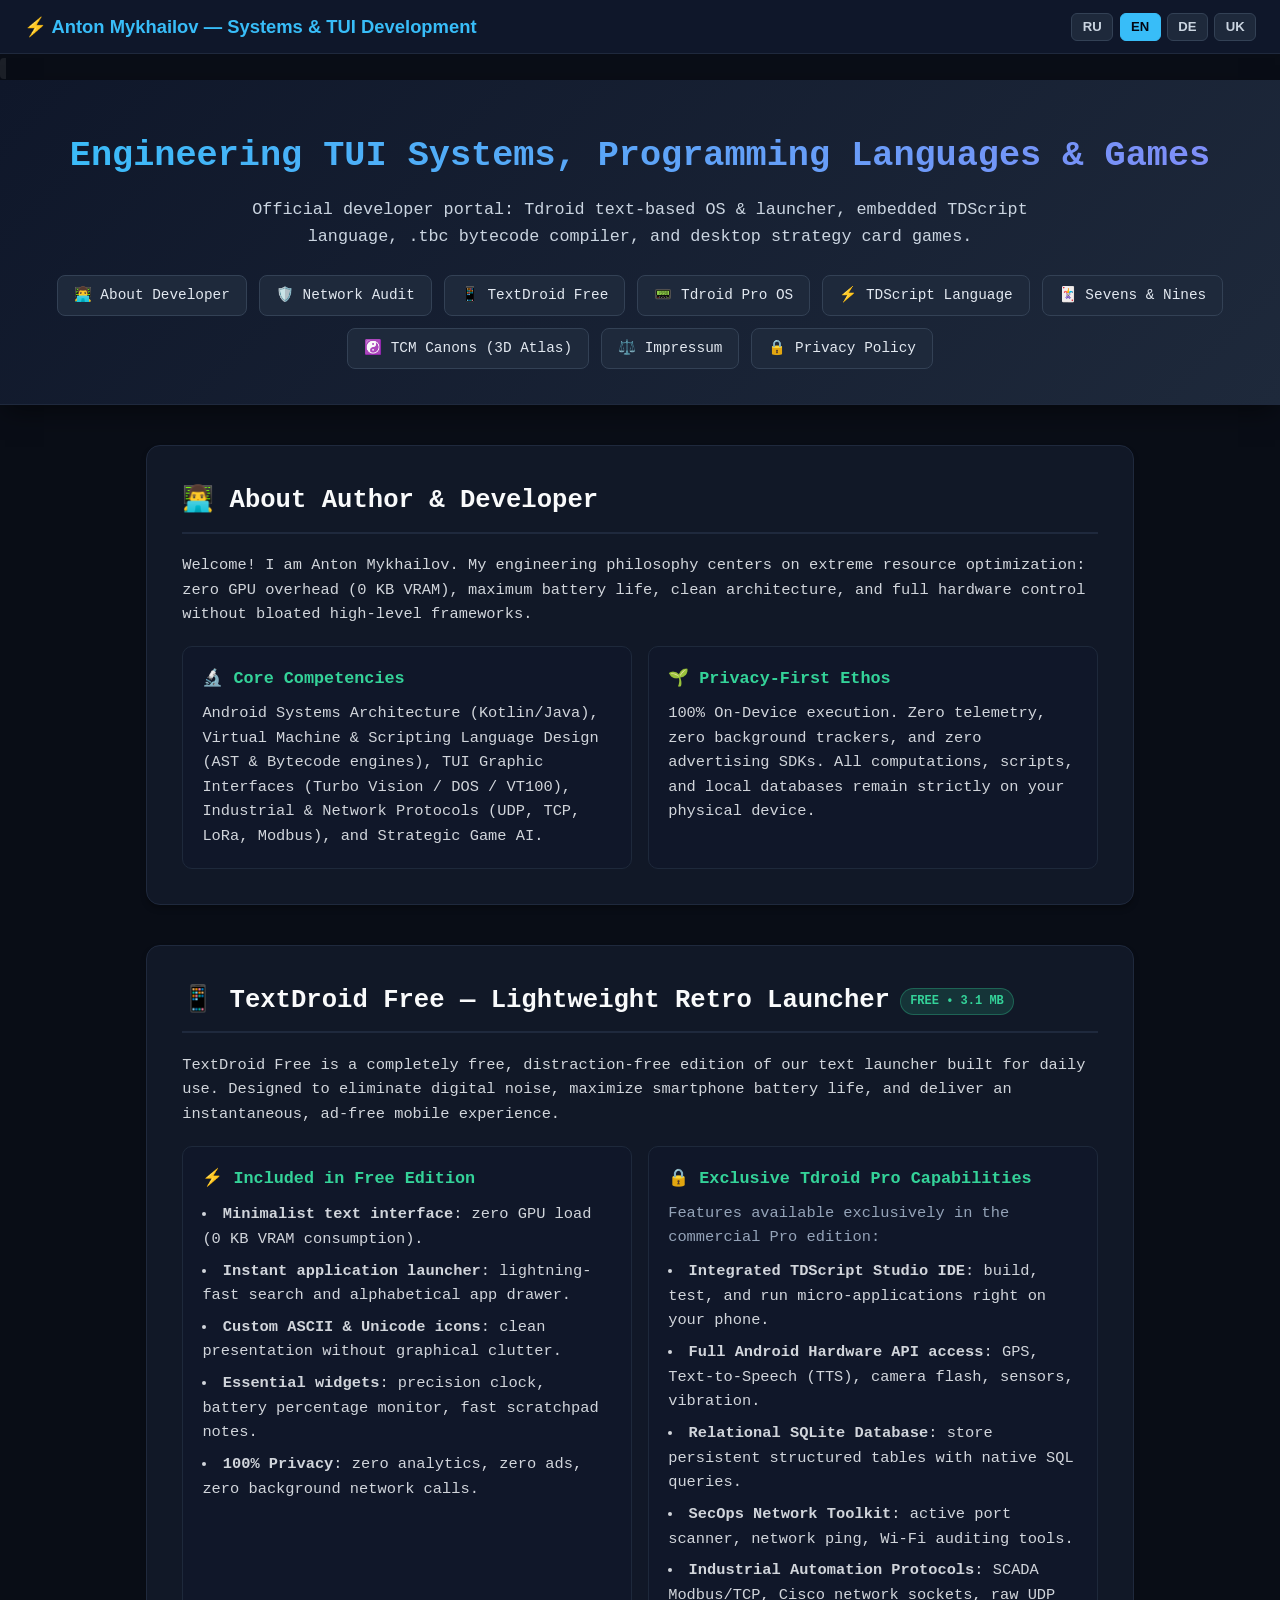
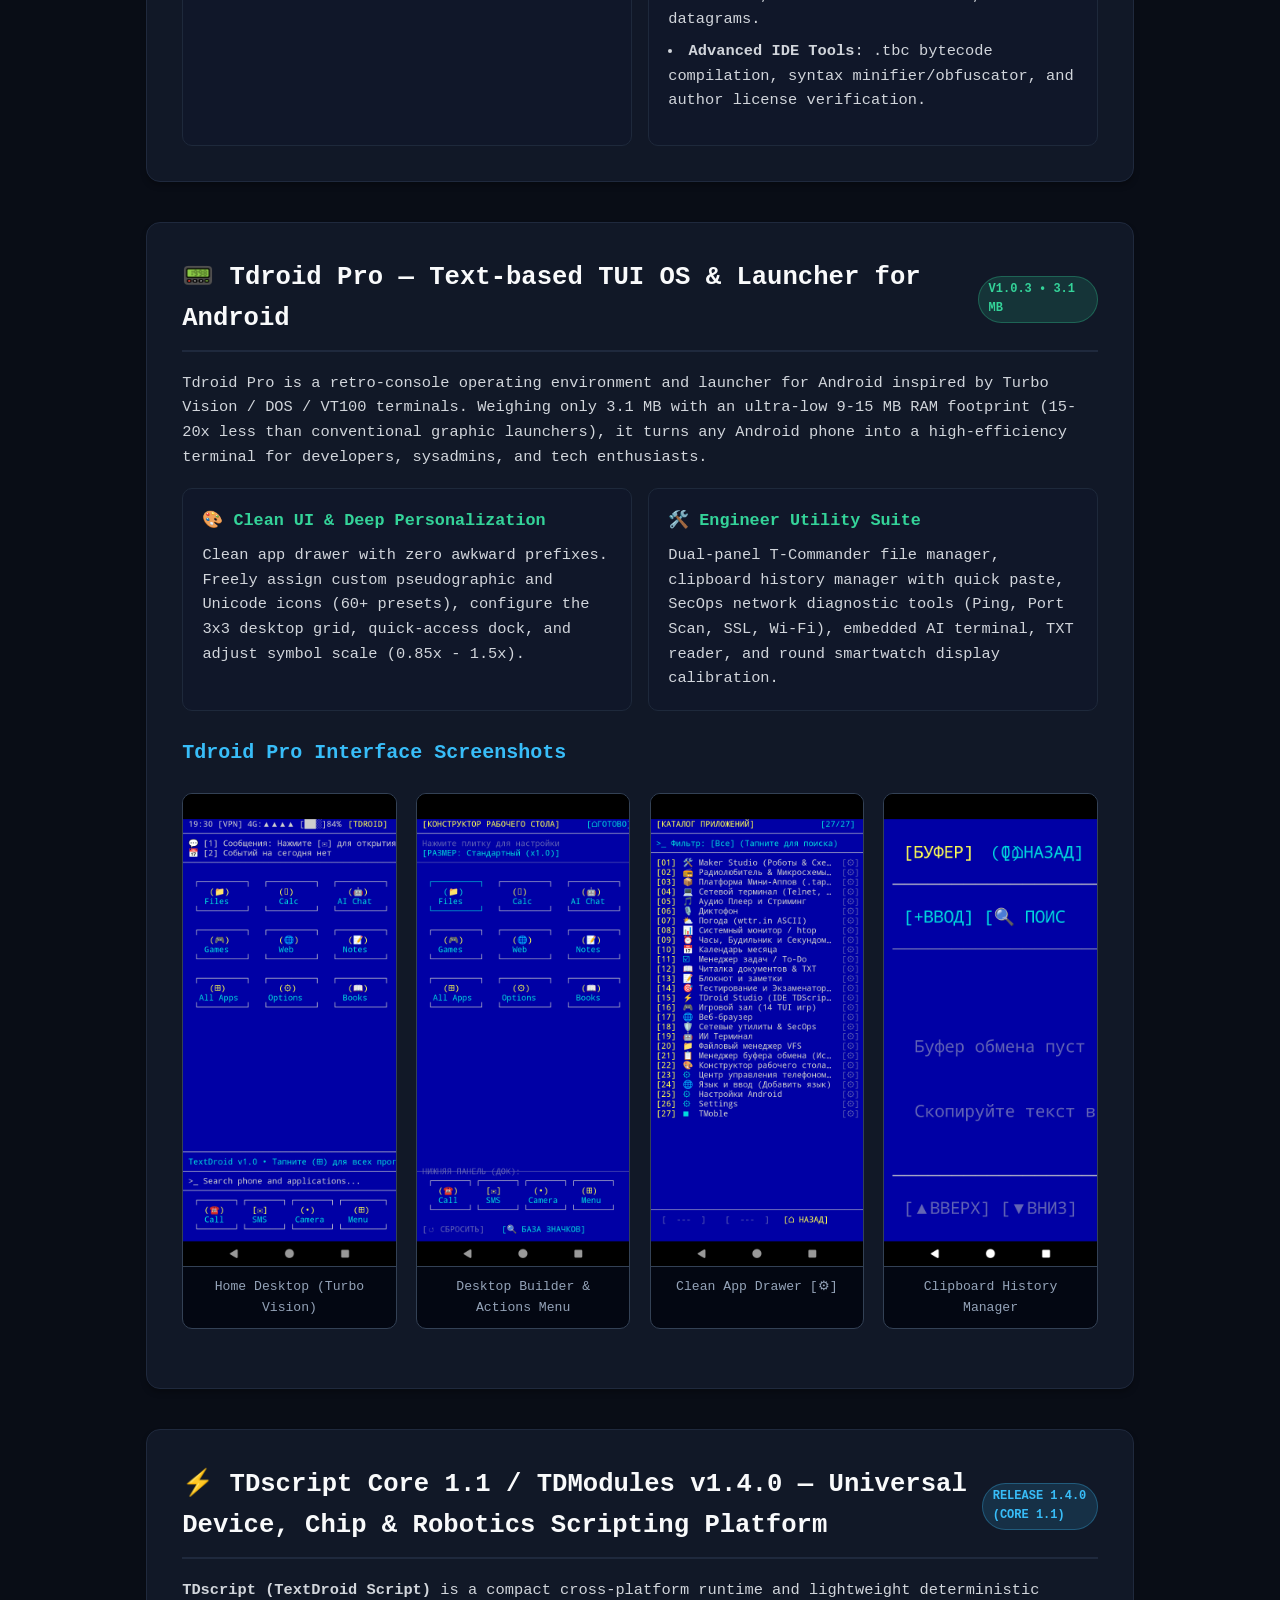
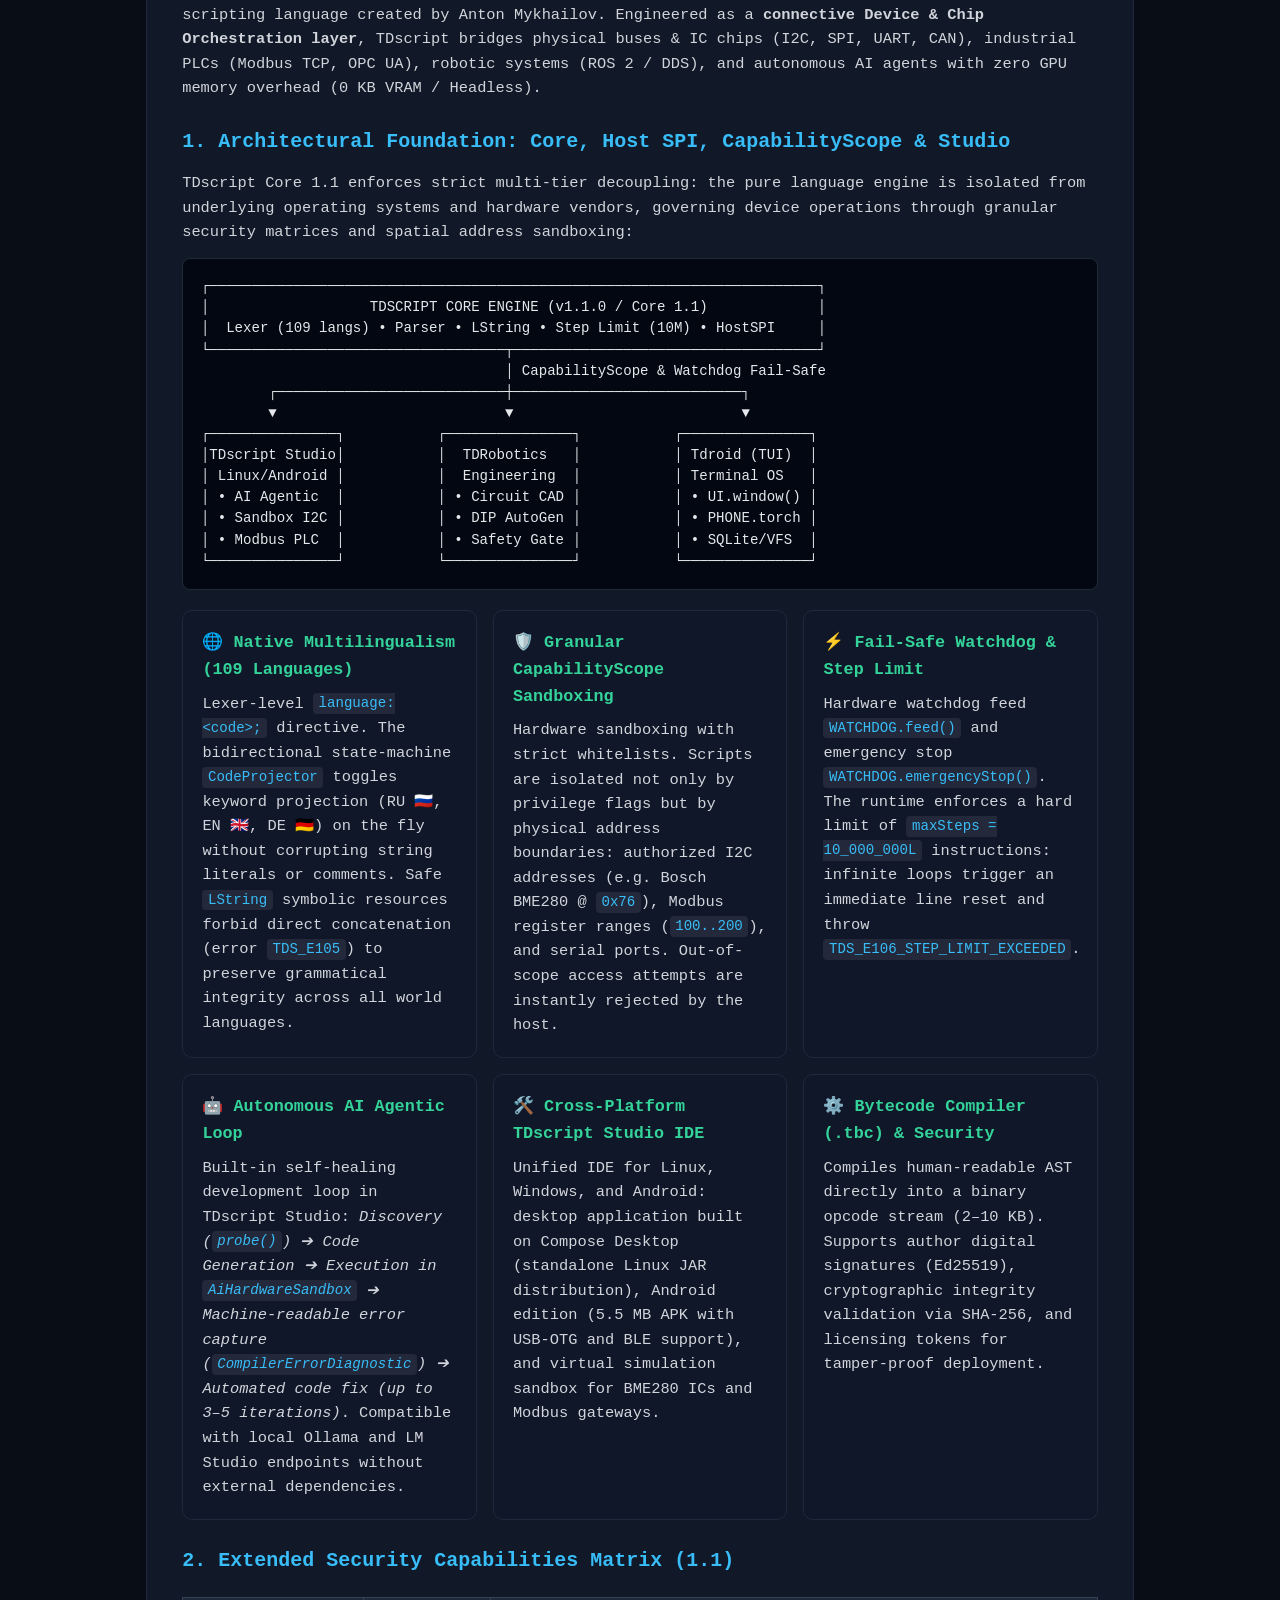
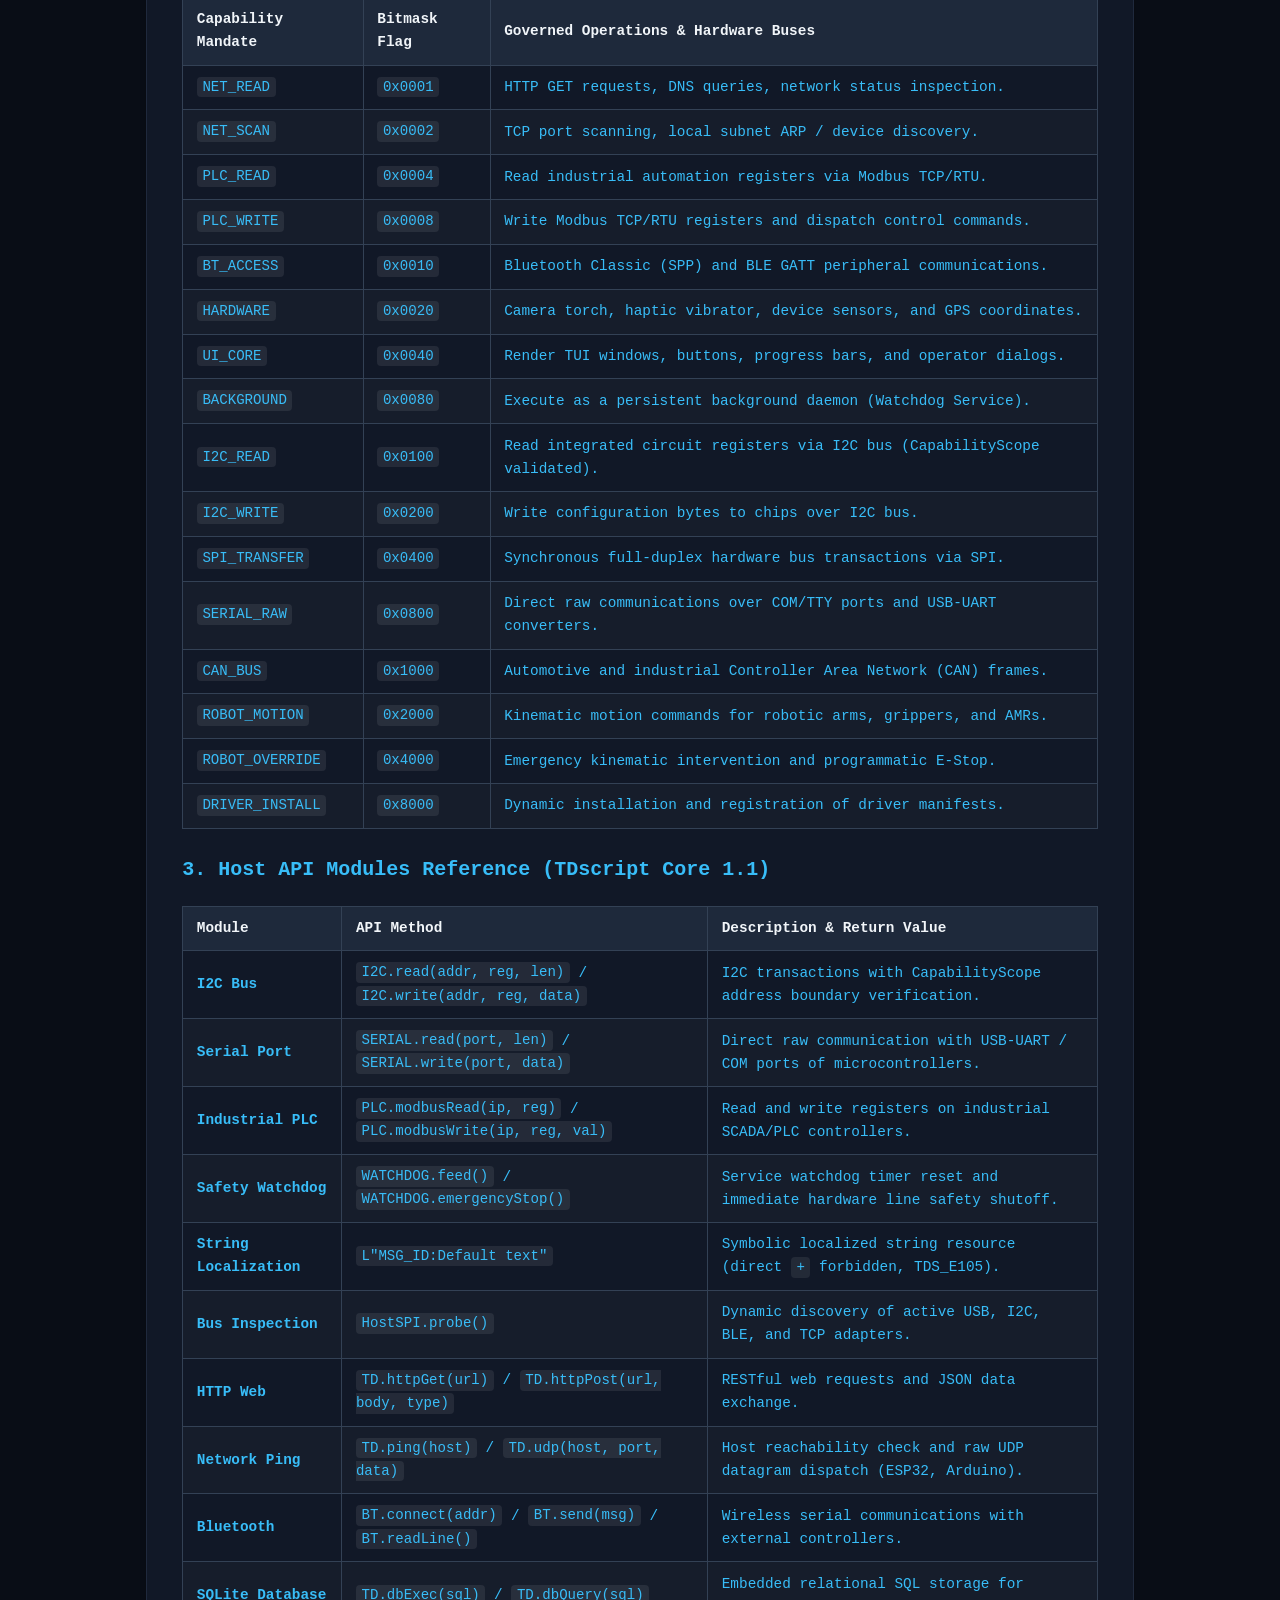
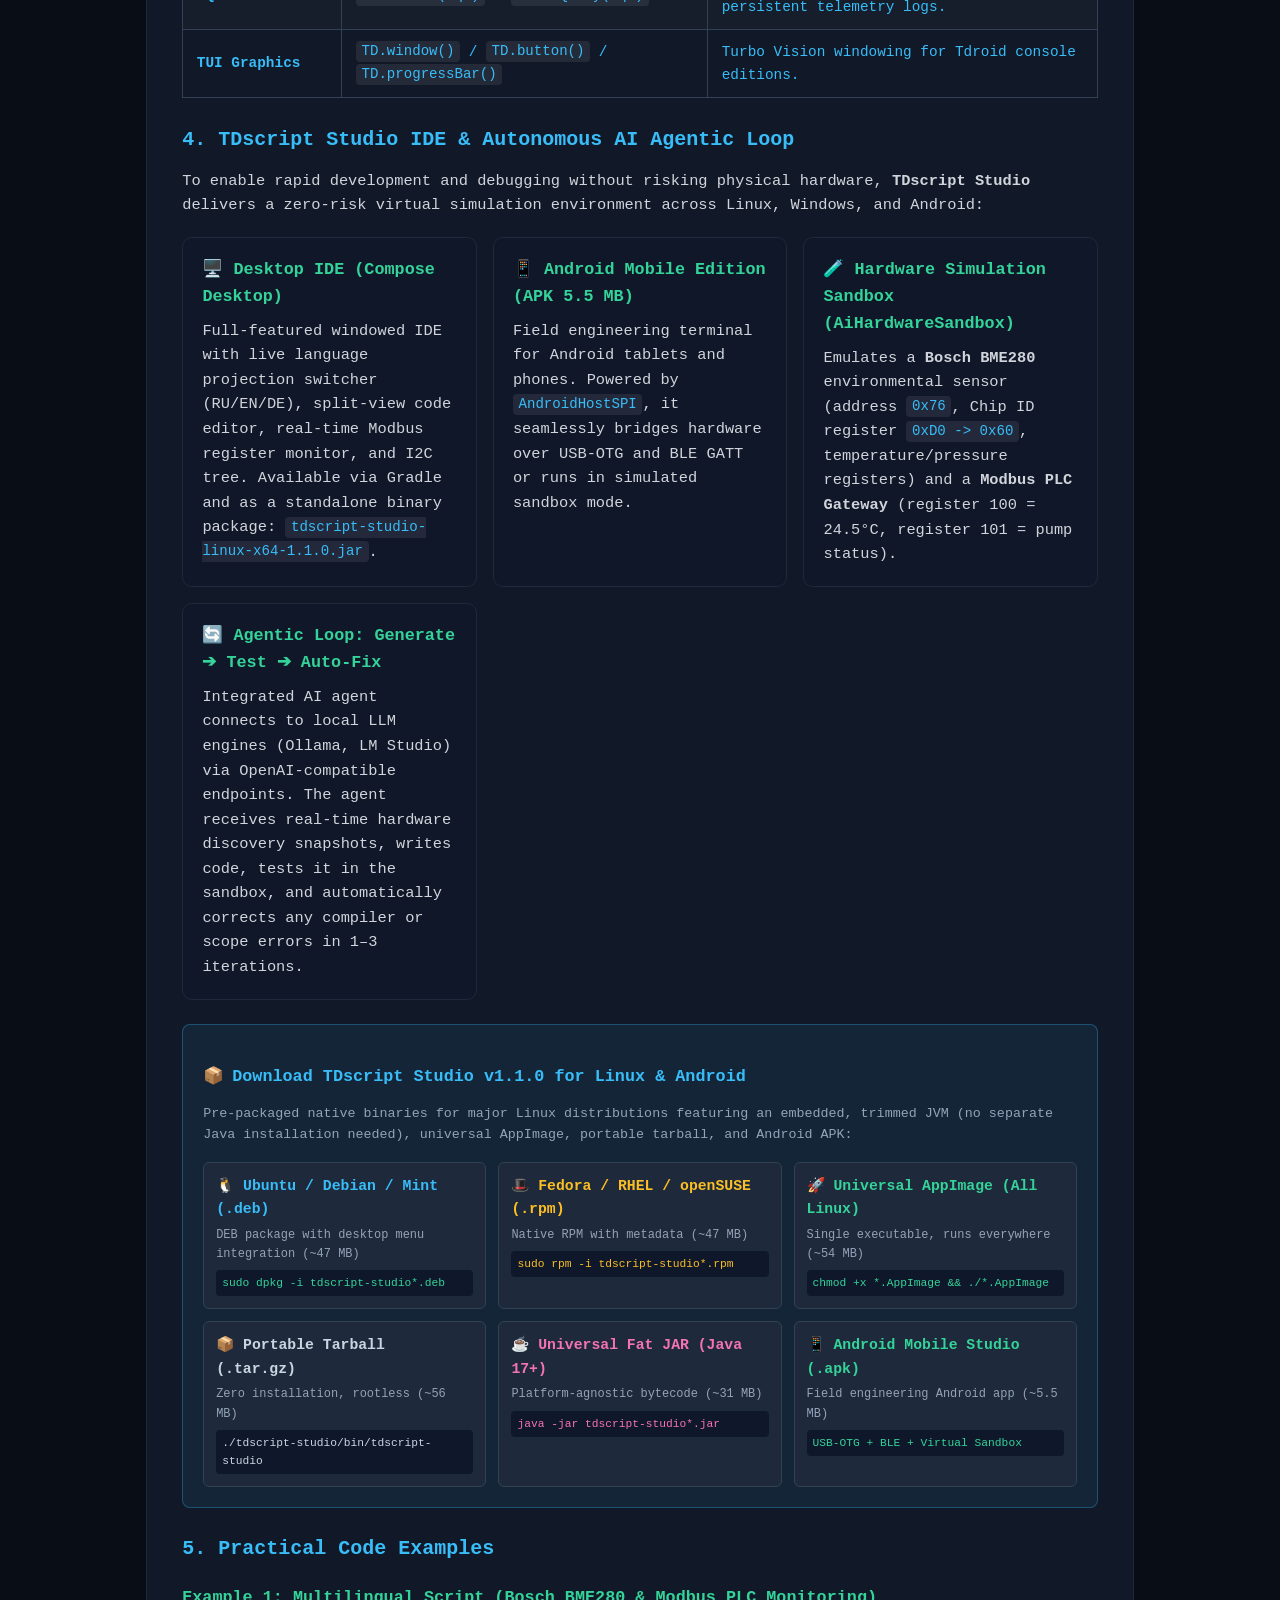
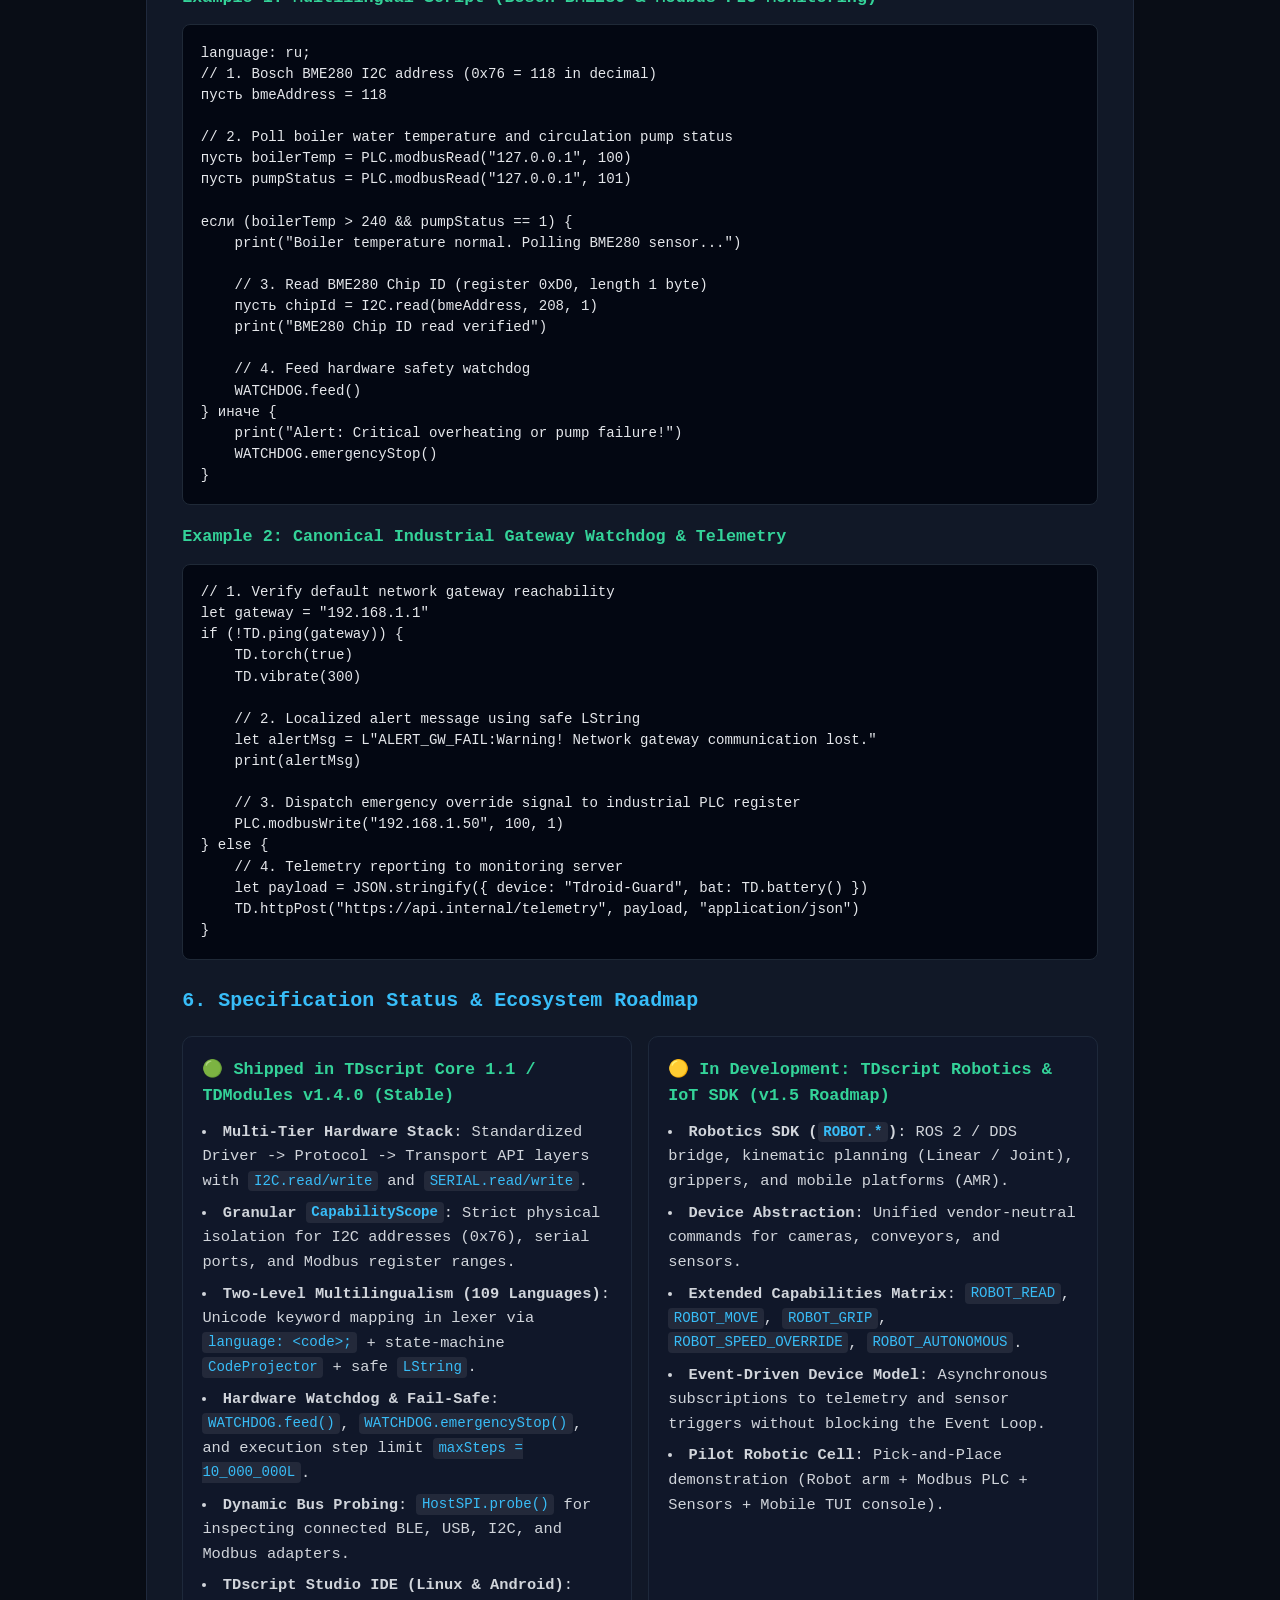
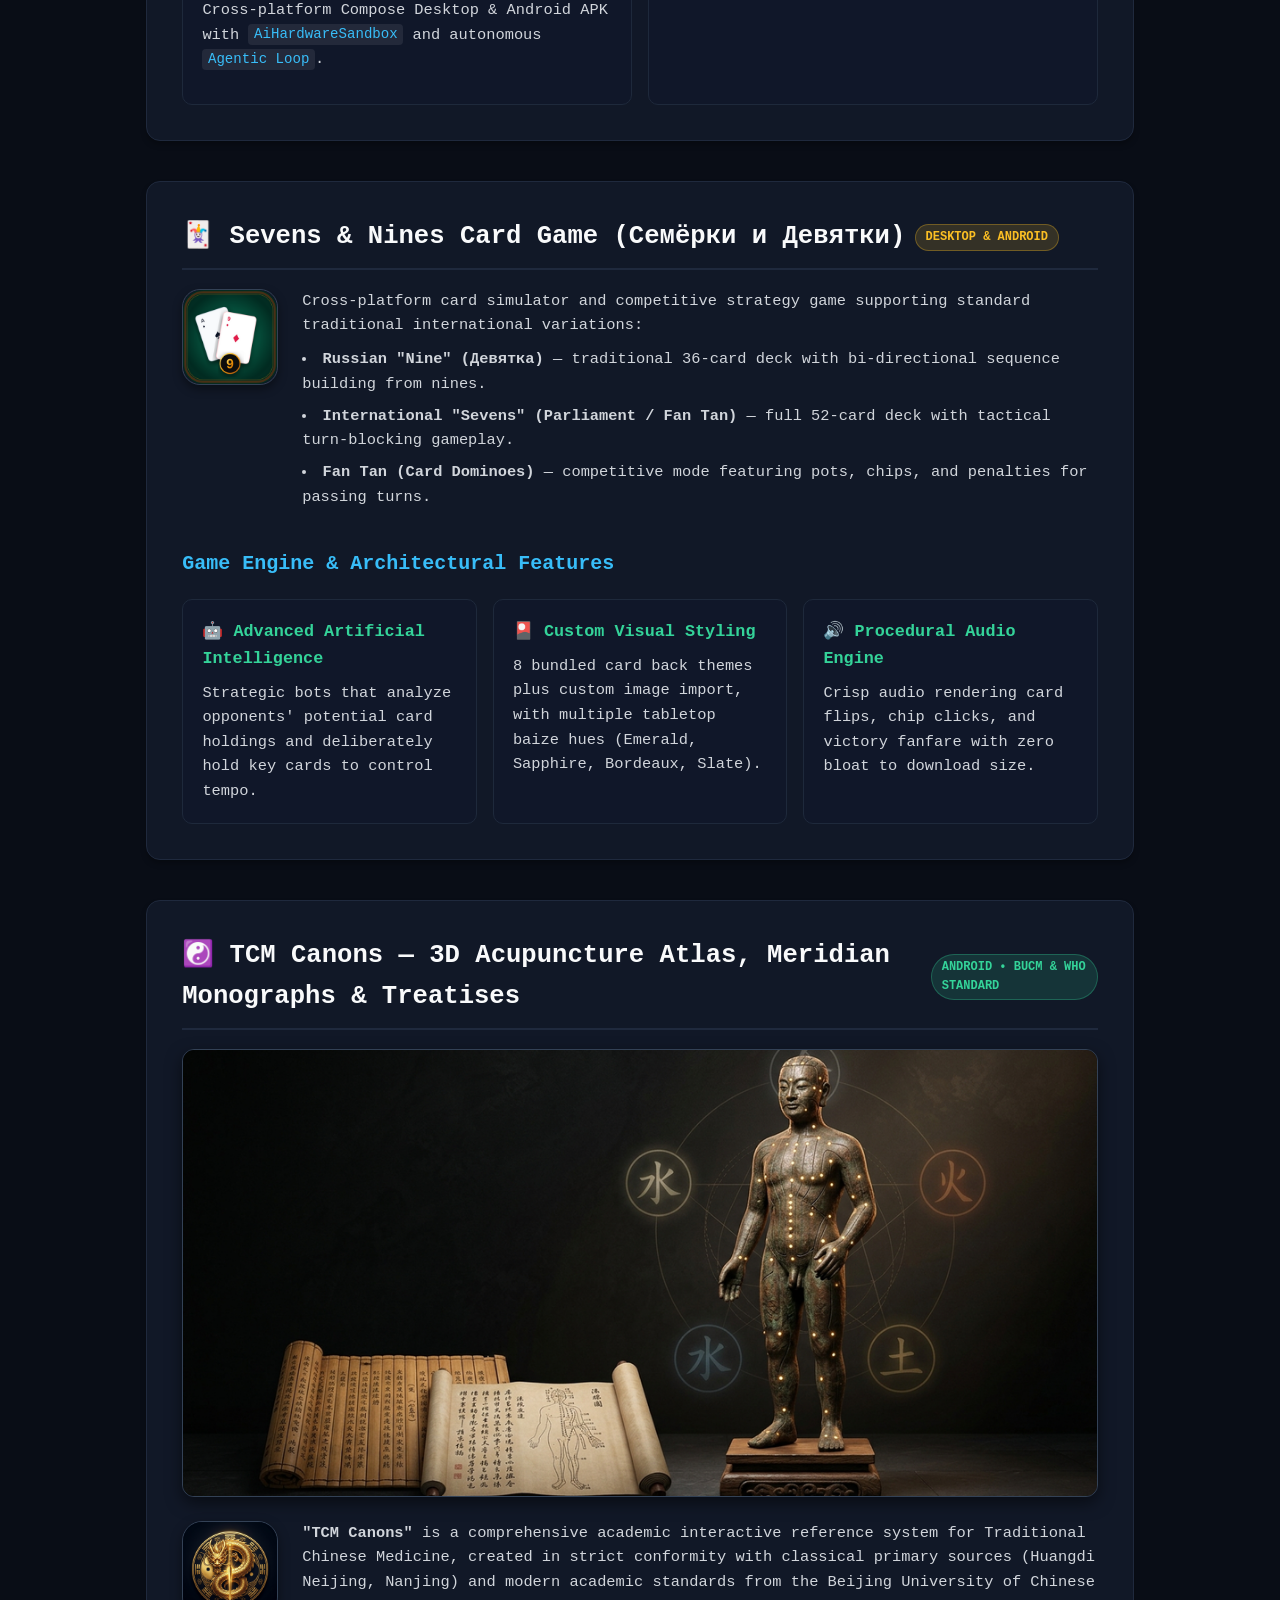
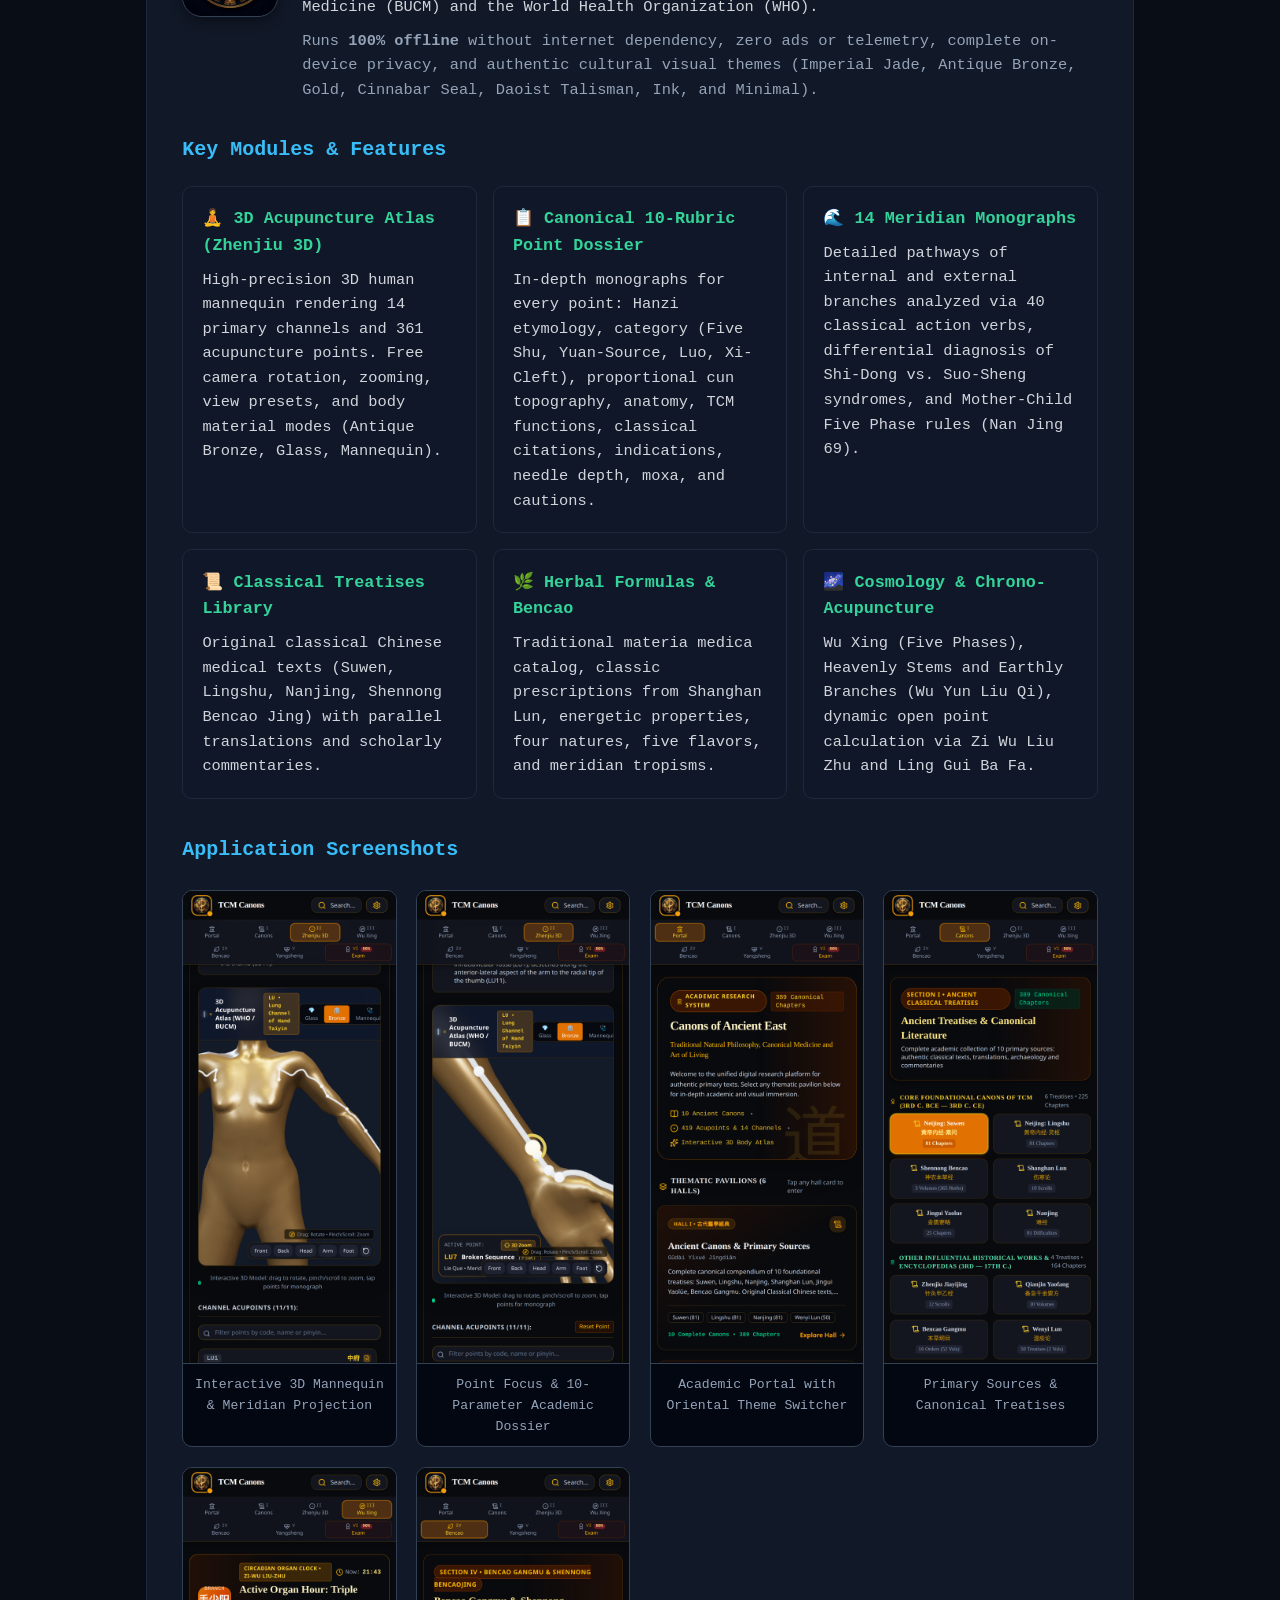
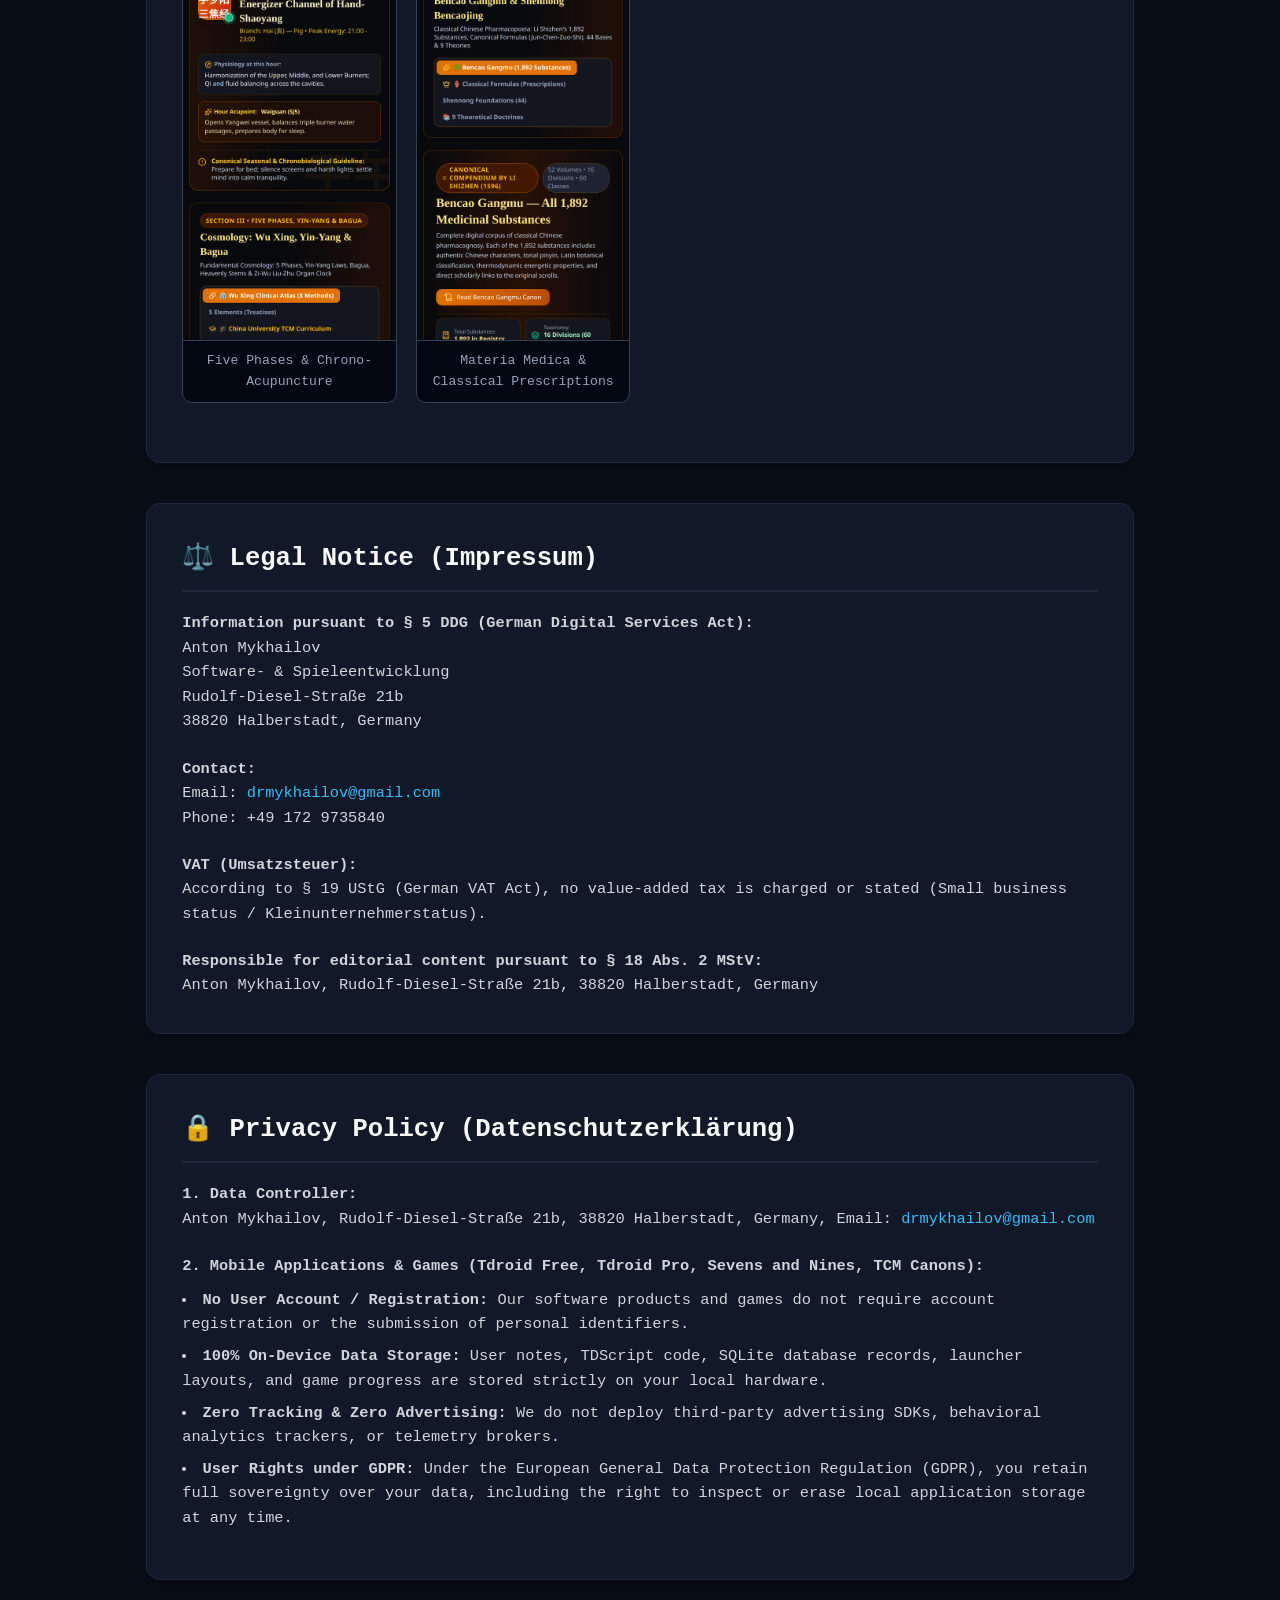
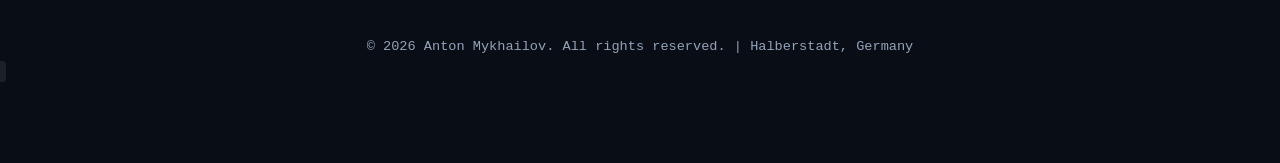
==== index.html @ 68f87b49 "feat(downloads): add TDscript Studio v1.1.0 packages for Debian/Ubuntu, Fedora/RPM, AppImage, Portab" ====
<!DOCTYPE html>
<html lang="ru">
<head>
  <meta name="google-site-verification" content="google4e4f37c09313d2cf" />
  <meta charset="UTF-8">
  <meta name="viewport" content="width=device-width, initial-scale=1.0">
  <title>Anton Mykhailov — Software, TUI Systems & Games Development</title>
  <meta name="description" content="Official developer portal of Anton Mykhailov: Tdroid TUI launcher, TDscript cross-platform language & device orchestration platform, bytecode VM, and games." />
  <meta property="og:title" content="Anton Mykhailov — Systems & TUI Development" />
  <meta property="og:description" content="Tdroid Android TUI environment, TDscript cross-platform language & orchestration platform, Sevens & Nines games." />
  <meta property="og:url" content="https://fido2465724100-creator.github.io/my-developer-site/" />
  <meta property="og:type" content="website" />
  <link rel="help" type="text/plain" href="llms.txt" title="LLM context file" />
  <link rel="help" type="text/plain" href="llms-full.txt" title="Full LLM technical specification" />
  <style>
    :root {
      --bg: #090d16;
      --card-bg: #111827;
      --card-border: #1f293d;
      --text: #f3f4f6;
      --text-muted: #94a3b8;
      --accent: #38bdf8;
      --green: #34d399;
      --amber: #fbbf24;
      --code-bg: #030712;
      --border: #334155;
    }
    * { box-sizing: border-box; margin: 0; padding: 0; }
    body {
      font-family: -apple-system, BlinkMacSystemFont, "Segoe UI", Roboto, "Helvetica Neue", Arial, sans-serif;
      background-color: var(--bg);
      color: var(--text);
      line-height: 1.6;
      padding-bottom: 5rem;
    }
    .top-bar {
      background: #0f172a;
      border-bottom: 1px solid var(--card-border);
      padding: 0.75rem 1.5rem;
      display: flex;
      justify-content: space-between;
      align-items: center;
      position: sticky;
      top: 0;
      z-index: 100;
    }
    .logo { font-weight: 800; font-size: 1.15rem; color: var(--accent); }
    .lang-switcher { display: flex; gap: 0.4rem; }
    .lang-btn {
      background: #1e293b;
      color: #cbd5e1;
      border: 1px solid #334155;
      padding: 0.35rem 0.65rem;
      border-radius: 6px;
      font-size: 0.82rem;
      cursor: pointer;
      font-weight: 600;
      transition: all 0.2s;
    }
    .lang-btn:hover, .lang-btn.active {
      background: var(--accent);
      color: #030712;
      border-color: var(--accent);
    }
    header {
      background: linear-gradient(135deg, #0f172a 0%, #1e293b 100%);
      border-bottom: 1px solid var(--card-border);
      color: #ffffff;
      padding: 3rem 1.5rem 2.2rem 1.5rem;
      text-align: center;
      margin-bottom: 2.5rem;
      box-shadow: 0 10px 25px -5px rgba(0, 0, 0, 0.5);
    }
    header h1 {
      font-size: 2.2rem;
      font-weight: 800;
      margin-bottom: 0.8rem;
      background: linear-gradient(to right, #38bdf8, #818cf8);
      -webkit-background-clip: text;
      -webkit-text-fill-color: transparent;
    }
    header p { max-width: 800px; margin: 0 auto 1.5rem auto; color: #cbd5e1; font-size: 1.05rem; }
    nav.nav-bar { display: flex; flex-wrap: wrap; justify-content: center; gap: 0.75rem; margin-top: 1rem; }
    nav.nav-bar a {
      background: #1e293b;
      color: #e2e8f0;
      padding: 0.5rem 1rem;
      border-radius: 8px;
      font-size: 0.9rem;
      font-weight: 500;
      border: 1px solid #334155;
      text-decoration: none;
      transition: all 0.2s;
    }
    nav.nav-bar a:hover { background: var(--accent); color: #030712; border-color: var(--accent); }
    .container { max-width: 1020px; margin: 0 auto; padding: 0 1rem; display: flex; flex-direction: column; gap: 2.5rem; }
    .card {
      background: var(--card-bg);
      border: 1px solid var(--card-border);
      border-radius: 14px;
      padding: 2.2rem;
      box-shadow: 0 4px 6px -1px rgba(0, 0, 0, 0.3);
    }
    h2 {
      font-size: 1.6rem;
      margin-bottom: 1.2rem;
      color: #f9fafb;
      display: flex;
      align-items: center;
      gap: 0.6rem;
      border-bottom: 2px solid var(--card-border);
      padding-bottom: 0.6rem;
    }
    h3 { font-size: 1.25rem; margin: 1.6rem 0 0.8rem 0; color: var(--accent); }
    h4 { font-size: 1.05rem; margin: 1.2rem 0 0.5rem 0; color: var(--green); }
    p, li { font-size: 0.96rem; color: #d1d5db; }
    ul, ol { list-style-position: inside; margin-top: 0.6rem; margin-bottom: 0.8rem; }
    li { margin-bottom: 0.45rem; }
    a { color: var(--accent); text-decoration: none; }
    a:hover { text-decoration: underline; }
    .badge {
      display: inline-block;
      font-size: 0.75rem;
      font-weight: 700;
      text-transform: uppercase;
      padding: 0.2rem 0.6rem;
      border-radius: 9999px;
      background: rgba(56, 189, 248, 0.15);
      color: var(--accent);
      border: 1px solid rgba(56, 189, 248, 0.3);
      vertical-align: middle;
    }
    .badge-green { background: rgba(52, 211, 153, 0.15); color: var(--green); border-color: rgba(52, 211, 153, 0.3); }
    .badge-amber { background: rgba(251, 191, 36, 0.15); color: var(--amber); border-color: rgba(251, 191, 36, 0.3); }
    .gallery { display: grid; grid-template-columns: repeat(auto-fit, minmax(210px, 1fr)); gap: 1.2rem; margin: 1.5rem 0; }
    .gallery-item {
      background: #030712;
      border: 1px solid var(--border);
      border-radius: 10px;
      overflow: hidden;
      text-align: center;
      transition: transform 0.2s;
    }
    .gallery-item:hover { transform: translateY(-3px); border-color: var(--accent); }
    .gallery-item img { width: 100%; height: auto; display: block; background: #000; }
    .gallery-item span { display: block; padding: 0.6rem 0.5rem; font-size: 0.82rem; color: var(--text-muted); border-top: 1px solid var(--border); }
    pre {
      background: var(--code-bg);
      border: 1px solid #1f2937;
      border-radius: 8px;
      padding: 1.1rem;
      overflow-x: auto;
      font-family: ui-monospace, SFMono-Regular, Menlo, Monaco, Consolas, "Liberation Mono", "Courier New", monospace;
      font-size: 0.88rem;
      color: #e5e7eb;
      margin: 0.8rem 0 1.2rem 0;
      line-height: 1.5;
    }
    code {
      font-family: ui-monospace, SFMono-Regular, Menlo, Monaco, Consolas, "Liberation Mono", "Courier New", monospace;
      background: rgba(255, 255, 255, 0.08);
      padding: 0.15rem 0.35rem;
      border-radius: 4px;
      color: #38bdf8;
      font-size: 0.88rem;
    }
    pre code { background: none; padding: 0; color: inherit; }
    .feature-grid { display: grid; grid-template-columns: repeat(auto-fit, minmax(280px, 1fr)); gap: 1rem; margin-top: 1.2rem; }
    .feature-box {
      background: rgba(15, 23, 42, 0.6);
      border: 1px solid #1e293b;
      border-radius: 10px;
      padding: 1.2rem;
    }
    .feature-box h4 { margin-top: 0; }
    table { width: 100%; border-collapse: collapse; margin: 1.2rem 0; font-size: 0.9rem; }
    th, td { border: 1px solid var(--border); padding: 0.65rem 0.85rem; text-align: left; }
    th { background: #1e293b; color: #f1f5f9; }
    tr:nth-child(even) { background: rgba(255, 255, 255, 0.02); }
    .footer { text-align: center; margin-top: 3.5rem; font-size: 0.85rem; color: var(--text-muted); }
    .lang-view { display: none; }
    .lang-view.active { display: block; }
</style>
</head>
<body>

  <div class="top-bar">
    <div class="logo">⚡ Anton Mykhailov — Systems & TUI Development</div>
    <div class="lang-switcher">
      <button class="lang-btn active" id="btn-ru" onclick="setLang('ru')">RU</button>
      <button class="lang-btn" id="btn-en" onclick="setLang('en')">EN</button>
      <button class="lang-btn" id="btn-de" onclick="setLang('de')">DE</button>
      <button class="lang-btn" id="btn-uk" onclick="setLang('uk')">UK</button>
    </div>
  </div>

  <!-- ==================== RU VIEW ==================== -->
  <div id="view-ru" class="lang-view active">
    <header>
      <h1>Инженерные TUI-системы, Языки программирования & Игры</h1>
      <p>Официальный портал разработчика: операционная текстовая среда Tdroid, встроенный язык TDScript, компилятор байткода .tbc и настольные игры.</p>
      <nav class="nav-bar">
        <a href="#about">👨‍💻 Об авторе</a>
        <a href="#network-audit">🛡️ Network Audit</a>
        <a href="#tdroid">📱 Лаунчер Tdroid</a>
        <a href="#tdscript">⚡ Язык TDScript</a>
        <a href="#sevens">🃏 Семёрки и Девятки</a>
        <a href="#tcm">☯️ Каноны ТКМ (3D Атлас)</a>
        <a href="#impressum">⚖️ Impressum</a>
        <a href="#datenschutz">🔒 Datenschutz</a>
      </nav>
    </header>

    <div class="container">

      <!-- 1. ОБ АВТОРЕ -->
      <section class="card" id="about">
        <h2>👨‍💻 Об авторе и разработчике</h2>
        <p>
          Приветствую! Меня зовут Антон Михайлов. Моя инженерная философия — создание программных решений с экстремальной оптимизацией ресурсов: нулевой графический оверхед (0 KB VRAM), максимальная автономность мобильных устройств, чистая архитектура и полный контроль над аппаратурой без раздутых тяжелых фреймворков.
        </p>

        <div class="feature-grid">
          <div class="feature-box">
            <h4>🔬 Специализация</h4>
            <p>
              Архитектура Android (Kotlin/Java), проектирование виртуальных машин и встраиваемых скриптовых языков (AST & байткод), TUI интерфейсы (псевдографика Turbo Vision/DOS), сетевые протоколы (UDP, TCP, LoRa, Modbus) и соревновательный игровой искусственный интеллект.
            </p>
          </div>
          <div class="feature-box">
            <h4>🌱 Принципы конфиденциальности</h4>
            <p>
              100% On-Device обработка данных. Никакой телеметрии, никаких скрытых трекеров и рекламных SDK. Все вычисления, пользовательские скрипты и персональные базы данных выполняются исключительно на вашем телефоне.
            </p>
          </div>
        </div>
      </section>

      
      <!-- 1.1 NETWORK AUDIT: ПРОФЕССИОНАЛЬНЫЙ СЕТЕВОЙ АУДИТОР -->
      <section class="card" id="network-audit" style="border: 1px solid #d4af37;">
        <h2>🛡️ Network Audit — Профессиональный аудит и диагностика сетей <span class="badge" style="background:#d4af37; color:#090d16; font-weight:bold;">v1.0.1 • Android 16 • Открытое тестирование</span></h2>
        
        <div style="display: flex; gap: 1.5rem; align-items: flex-start; flex-wrap: wrap; margin-bottom: 1.2rem;">
          <img src="img/network-audit-icon.png" alt="Иконка Network Audit" style="width: 110px; height: 110px; border-radius: 24px; border: 2px solid #d4af37; box-shadow: 0 4px 15px rgba(212,175,55,0.3);">
          <div style="flex: 1; min-width: 280px;">
            <p>
              <strong>Network Audit</strong> — универсальный инженерный комплекс для сканирования, картографирования и тестирования безопасности локальных (IT) и промышленных (OT / ICS) сетей прямо со смартфона или планшета Android.
            </p>
            <div style="margin-top: 1rem; display: flex; gap: 0.8rem; flex-wrap: wrap;">
              <a href="https://play.google.com/apps/testing/network.audit" target="_blank" rel="noopener noreferrer" class="btn" style="background: linear-gradient(135deg, #d4af37, #f59e0b); color: #090d16; font-weight: bold; padding: 0.65rem 1.2rem; border-radius: 8px; text-decoration: none; display: inline-flex; align-items: center; gap: 0.5rem; box-shadow: 0 4px 12px rgba(245, 158, 11, 0.35);">
                🧪 Присоединиться к открытому тестированию в Google Play
              </a>
              <a href="https://play.google.com/store/apps/details?id=network.audit" target="_blank" rel="noopener noreferrer" class="btn" style="background: #1e293b; color: #38bdf8; border: 1px solid #38bdf8; padding: 0.65rem 1.2rem; border-radius: 8px; text-decoration: none; display: inline-flex; align-items: center; gap: 0.5rem;">
                📥 Страница приложения в Google Play
              </a>
            </div>
          </div>
        </div>

        <div style="margin: 1.5rem 0; text-align: center;">
          <img src="screenshots/network_audit_banner.png" alt="Баннер Network Audit" style="max-width: 100%; border-radius: 12px; border: 1px solid var(--border); box-shadow: 0 6px 20px rgba(0,0,0,0.5);">
        </div>

        <h3>⚡ Ключевые возможности и протоколы</h3>
        <div class="feature-grid">
          <div class="feature-box">
            <h4>🔍 Сканирование узлов и портов</h4>
            <p>Многопоточный поиск активных устройств в подсети, определение открытых портов (TCP/UDP), распознавание вендоров оборудования по MAC OUI и баннеров служб.</p>
          </div>
          <div class="feature-box">
            <h4>🗺️ Интерактивная карта топологии</h4>
            <p>Визуализация сетевой инфраструктуры с автоматической группировкой шлюзов, коммутаторов, серверов и рабочих станций с ручной расстановкой и экспортом схем.</p>
          </div>
          <div class="feature-box">
            <h4>🏭 Промышленный аудит (OT / ICS)</h4>
            <p>Инспекция ПЛК и промышленных протоколов: Modbus TCP, PROFINET, диагностика регистров, опрос датчиков и контроллеров автоматизации.</p>
          </div>
          <div class="feature-box">
            <h4>🐕 Непрерывный мониторинг (Watchdog Daemon)</h4>
            <p>Фоновая служба мониторинга задержки (ping), контроль стабильности критических узлов и обнаружение аномалий (включая защиту от ARP-spoofing) с уведомлениями.</p>
          </div>
        </div>

        <h3 style="margin-top: 1.8rem;">📸 Интерфейс Network Audit</h3>
        <div class="gallery" style="display: flex; gap: 1rem; flex-wrap: wrap; justify-content: center; margin-top: 1rem;">
          <img src="screenshots/network_audit_topology.png" alt="Топология сети Network Audit" style="max-width: 48%; min-width: 280px; border-radius: 8px; border: 1px solid var(--border);">
          <img src="screenshots/network_audit_tools.png" alt="Инструменты аудита" style="max-width: 48%; min-width: 280px; border-radius: 8px; border: 1px solid var(--border);">
        </div>
      </section>

      <!-- 2. TDROID: ЛАУНЧЕР ДЛЯ ANDROID (FREE, PRO & LEGACY) -->
      <section class="card" id="tdroid">
        <h2>📱 Tdroid — Текстовый ретро-лаунчер для Android <span class="badge badge-green">v1.0.8 • 3.1–3.4 МБ</span></h2>
        <p>
          <strong>Tdroid</strong> — это сверхлегкий текстовый ретро-лаунчер для Android в стиле Turbo Vision / DOS / VT100, созданный Антоном Михайловым. Он спроектирован на монохромном TUI-движке с нулевыми тяжелыми графическими библиотеками (0 KB VRAM) и рекордным потреблением памяти: всего <strong>9–25 МБ ОЗУ</strong> (в 15–20 раз меньше обычных графических оболочек). Превращает смартфон в быстрый рабочий терминал инженера, системного администратора и любителя цифрового минимализма.
        </p>

        <!-- Сравнение редакций Free и Pro -->
        <h3 style="margin-top: 1.8rem;">📦 Редакции приложения: Free и Pro</h3>
        <div class="feature-grid">
          <div class="feature-box">
            <h4>📱 TextDroid Free <span class="badge badge-green">Бесплатно • 3.1 МБ</span></h4>
            <p style="margin-bottom:0.6rem; color:var(--text-muted);">Идеально для повседневного использования без цифрового шума:</p>
            <ul>
              <li><strong>Минималистичный текстовый интерфейс</strong>: нулевая нагрузка на GPU (0 KB VRAM).</li>
              <li><strong>Мгновенный запуск приложений</strong>: быстрый поиск и чистый алфавитный каталог.</li>
              <li><strong>Псевдографика и значки</strong>: 60+ символов для аккуратного оформления.</li>
              <li><strong>Виджеты первой необходимости</strong>: часы, уровень заряда, системный монитор, базовые заметки.</li>
              <li><strong>100% On-Device приватность</strong>: без рекламы, аналитики и сетевых трекеров.</li>
            </ul>
          </div>
          <div class="feature-box" style="border: 1px solid var(--accent);">
            <h4>💎 Tdroid Pro <span class="badge">Полная версия</span></h4>
            <p style="margin-bottom:0.6rem; color:var(--text-muted);">Расширенный лаунчер и среда для инженеров:</p>
            <ul>
              <li><strong>Искусственный интеллект и LLM (3 режима свободы)</strong>:
                <br>• <em>Встроенный быстрый ИИ</em>: мгновенные ответы и генерация тестов «из коробки» без ключей.
                <br>• <em>Свои API-ключи</em>: прямое подключение Google Gemini, OpenAI ChatGPT, Claude, DeepSeek, OpenRouter.
                <br>• <em>Локальные LLM (100% приватность)</em>: подключение к домашнему серверу Ollama или LM Studio по Wi-Fi без выхода в интернет.</li>
              <li><strong>Двухпанельный Т-Командер (T-Commander)</strong>: файловый менеджер (память телефона, SD-карты, USB-OTG, FTP и WebDAV).</li>
              <li><strong>Встроенная среда TDScript Studio</strong>: IDE для разработки и запуска микро-скриптов прямо на смартфоне.</li>
              <li><strong>Компиляция и экспорт</strong>: сборка автономных APK, Linux-пакетов (.sh/.desktop), Windows (.bat) и байткода .tbc.</li>
              <li><strong>Аппаратный доступ</strong>: GPS, камера, фонарик, синтез речи TTS, датчики движения, SQLite.</li>
              <li><strong>Сетевой стек SecOps</strong>: сканер портов, ping, аудит Wi-Fi, прямое управление Modbus TCP и UDP.</li>
              <li><strong>Пакет TUI-игр</strong>: 14 встроенных терминальных классических игр (Тетрис, Змейка, Сапер, Сокобан, Шахматы и др.).</li>
            </ul>
          </div>
        </div>

        <h3 style="margin-top: 2rem;">📸 Галерея интерфейса Tdroid Pro</h3>
        <div class="gallery">
          <div class="gallery-item">
            <img src="screenshots/tdroid_home.png" alt="Рабочий стол Tdroid Pro">
            <span>Главный экран (Turbo Vision)</span>
          </div>
          <div class="gallery-item">
            <img src="screenshots/tdroid_desktop_editor.png" alt="Конструктор рабочего стола">
            <span>Конструктор рабочего стола & Меню</span>
          </div>
          <div class="gallery-item">
            <img src="screenshots/tdroid_apps.png" alt="Каталог приложений без приставок">
            <span>Чистый каталог приложений [⚙]</span>
          </div>
          <div class="gallery-item">
            <img src="screenshots/tdroid_clipboard.png" alt="Менеджер буфера обмена">
            <span>Менеджер буфера обмена с историей</span>
          </div>
        </div>

        <!-- БЛОК ЗАГРУЗКИ ДЛЯ СТАРЫХ УСТРОЙСТВ ANDROID 5-6 -->
        <div id="legacy-download" style="margin-top: 2.2rem; background: rgba(0, 255, 65, 0.05); border: 2px solid var(--green); padding: 22px; border-radius: 10px;">
          <h3 style="margin-top:0; color: var(--green);">📱 Tdroid Pro Legacy — Версия для старых смартфонов (Android 5.0 – 6.0+)</h3>
          <p>Вторая жизнь для старых, медленных и архивных телефонов. Благодаря архитектуре без тяжелых графических библиотек Tdroid потребляет всего <strong>15–25 МБ ОЗУ</strong> и плавно работает даже на старых одно- и двухъядерных процессорах MediaTek и Snapdragon без нагрева и подтормаживаний.</p>
          <p style="background: rgba(52, 211, 153, 0.12); border-left: 4px solid var(--green); padding: 10px 14px; margin: 12px 0; border-radius: 4px; font-size: 0.98em;">
            🧠 <strong>Нейросети и искусственный интеллект на старых устройствах:</strong> Большинство современных приложений с ИИ требуют новейшие версии Android и мощное железо. Благодаря Tdroid владельцы раритетных смартфонов наконец-то получают <strong>полноценный доступ к современным LLM (нейросетям)</strong> — встроенный ИИ-чат и быстрые команды работают даже на устройствах десятилетней давности без устаревших ограничений веб-браузеров!
          </p>
          <ul style="margin: 10px 0 15px 20px;">
            <li><strong>Искусственный интеллект (LLM):</strong> Интегрированный ИИ-чат и команда <code>ai &lt;вопрос&gt;</code> прямо из терминала на смартфонах с Android 5.0+.</li>
            <li><strong>Все включено:</strong> Двухпанельный Т-Командер (T-Commander с поддержкой SD-карт, FTP, WebDAV), Заметки, Ридер TXT, Задачи, Оффлайн калькулятор, IDE TDScript и 14 TUI-игр.</li>
            <li><strong>Полная автономность:</strong> Работает 100% оффлайн без Google Play Services и сервисов Google.</li>
            <li><strong>Максимальное энергосбережение:</strong> Монохромный чёрный фон экономит до 40% батареи.</li>
            <li><strong>Совместимость:</strong> Android 5.0–5.1 Lollipop / Android 6.0 Marshmallow и новее (API 21+).</li>
          </ul>
          <div style="text-align: center; margin: 25px 0 15px 0;">
            <a href="downloads/Tdroid-Pro-Legacy.apk" download style="display: inline-block; background: #34d399; color: #000; font-weight: bold; padding: 14px 30px; border-radius: 6px; text-decoration: none; font-size: 1.15em; box-shadow: 0 4px 15px rgba(52,211,153,0.35);">
              ⬇️ Скачать Tdroid Pro APK для Android 5–6 (~3.4 МБ)
            </a>
          </div>

          <h4 style="margin-top: 1.5rem; color: #f3f4f6;">📖 Инструкция по установке на старый смартфон:</h4>
          <ol style="margin-left: 20px; line-height: 1.8;">
            <li>Нажмите зеленую кнопку <strong>«Скачать Tdroid Pro APK для Android 5–6»</strong> выше прямо со смартфона (или скачайте на ПК и скопируйте в телефон через USB).</li>
            <li>Откройте встроенный «Проводник» / «Файлы» на телефоне и перейдите в папку <strong>Download</strong> (Загрузки).</li>
            <li>Нажмите на загруженный файл <code>Tdroid-Pro-Legacy.apk</code>.</li>
            <li>Если система предупредит об установке: нажмите <em>«Настройки»</em> → активируйте <em>«Неизвестные источники»</em> (Разрешить установку приложений не из Play Market).</li>
            <li>Нажмите <strong>«Установить»</strong>. После установки нажмите кнопку «Домой» и выберите Tdroid в качестве основного лаунчера <em>«Всегда»</em>.</li>
          </ol>
        </div>
      </section>

      <!-- 4. TDCRIPT, БАЙТКОД И ЗАЩИТА -->
      <!-- 4. TDSCRIPT: АРХИТЕКТУРА И СПЕЦИФИКАЦИЯ 1.0 -->
      <!-- 4. TDSCRIPT: АРХИТЕКТУРА И СПЕЦИФИКАЦИЯ 1.0 -->
      <section class="card" id="tdscript">
        <h2>⚡ TDscript Core 1.1 / TDModules v1.4.0 — Универсальная платформа сценарного управления для микросхем, робототехники и IoT <span class="badge badge-accent">RELEASE 1.4.0 (Core 1.1)</span></h2>
        <p>
          <strong>TDscript (TextDroid Script)</strong> — компактная межплатформенная программная экосистема и легковесный детерминированный язык сценарного управления, созданный Антоном Михайловым. Экосистема эволюционировала из скриптового движка лаунчера в <strong>универсальную многоуровневую платформу автоматизации (Device &amp; Chip Orchestration Platform)</strong>: она связывает воедино микросхемы и физические шины (I2C, SPI, UART, CAN), промышленные контроллеры (Modbus PLC, OPC UA), робототехнические комплексы (ROS 2/DDS) и автономных ИИ-агентов с нулевым оверхедом видеопамяти (0 KB VRAM / Headless).
        </p>

        <h3>1. Архитектурный базис: Разделение Core, Host SPI, CapabilityScope и Студия</h3>
        <p>
          В TDscript Core 1.1 реализовано строгое многоуровневое разделение: чистое ядро абстрагировано от конкретного железа и операционной системы, а доступ к периферии гранулирован через аппаратную матрицу прав и изоляцию пространств адресов:
        </p>
        <pre><code>┌────────────────────────────────────────────────────────────────────────┐
│                   TDSCRIPT CORE ENGINE (v1.1.0 / Core 1.1)             │
│  Лексер (109 языков) • Парсер • LString • Step Limit (10M) • HostSPI   │
└───────────────────────────────────┬────────────────────────────────────┘
                                    │ CapabilityScope &amp; Watchdog Fail-Safe
        ┌───────────────────────────┼───────────────────────────┐
        ▼                           ▼                           ▼
┌───────────────┐           ┌───────────────┐           ┌───────────────┐
│TDscript Studio│           │  TDRobotics   │           │ Tdroid / TUI  │
│ Linux/Android │           │  Engineering  │           │ Terminal OS   │
│ • AI Agentic  │           │ • Circuit CAD │           │ • UI.window() │
│ • Sandbox I2C │           │ • DIP AutoGen │           │ • PHONE.torch │
│ • Modbus PLC  │           │ • Safety Gate │           │ • SQLite/VFS  │
└───────────────┘           └───────────────┘           └───────────────┘</code></pre>

        <div class="feature-grid">
          <div class="feature-box">
            <h4>🌐 Нативная мультиязычность (109 языков)</h4>
            <p>
              Директива <code>language: &lt;код&gt;;</code> на уровне лексера. Двусторонний посимвольный проектор <code>CodeProjector</code> (State Machine) переключает отображение ключевых слов (RU 🇷🇺, EN 🇬🇧, DE 🇩🇪) на лету без риска повреждения строковых литералов и комментариев. Защищённый тип <code>LString</code> исключает конкатенацию (ошибка <code>TDS_E105</code>) для сохранения целостности грамматики.
            </p>
          </div>
          <div class="feature-box">
            <h4>🛡️ Гранулярная изоляция CapabilityScope</h4>
            <p>
              Аппаратная песочница с белыми списками периферии. Скрипт изолирован не только на уровне прав, но и по физическим координатам: разрешённые адреса шины I2C (например, только <code>0x76</code> для Bosch BME280), диапазоны регистров Modbus PLC (<code>100..200</code>) и порты Serial. Любая попытка доступа вне Scope пресекается хостом.
            </p>
          </div>
          <div class="feature-box">
            <h4>⚡ Fail-Safe Watchdog и Защита от циклов</h4>
            <p>
              Аппаратный сторож <code>WATCHDOG.feed()</code> и системный сброс <code>WATCHDOG.emergencyStop()</code>. В рантайме включён строгий лимит шагов (<code>maxSteps = 10_000_000L</code>): при попытке бесконечного цикла хост автоматически инициирует аварийную остановку приводов и выбрасывает <code>TDS_E106_STEP_LIMIT_EXCEEDED</code>.
            </p>
          </div>
          <div class="feature-box">
            <h4>🤖 Автономный ИИ-агент (Agentic Loop)</h4>
            <p>
              Встроенный замкнутый цикл разработки: <em>Discovery (<code>probe()</code>) ➔ Генерация кода по промпту ➔ Тестирование в <code>AiHardwareSandbox</code> ➔ Захват JSON-ошибок <code>CompilerErrorDiagnostic</code> ➔ Самоисправление кода (до 3–5 итераций)</em>. Поддержка локальных серверов Ollama и LM Studio без внешних библиотек.
            </p>
          </div>
          <div class="feature-box">
            <h4>🛠️ Кроссплатформенная IDE TDscript Studio</h4>
            <p>
              Единая среда разработки для Linux, Windows и Android: десктопное приложение на Compose Desktop (сборка в автономный Linux JAR), мобильное приложение Android (APK 5.5 МБ с поддержкой USB-OTG и BLE) и виртуальная песочница симуляции чипов BME280 и ПЛК Modbus.
            </p>
          </div>
          <div class="feature-box">
            <h4>⚙️ Байткод-компилятор (.tbc) и Безопасность</h4>
            <p>
              Компиляция исходного AST в бинарный поток опкодов. Исходный код удаляется из пакета, уменьшая размер до 2–10 КБ. Поддержка цифровых подписей автора (Ed25519), контроль целостности через SHA-256 и лицензионные токены.
            </p>
          </div>
        </div>

        <h3>2. Расширенная матрица разрешений безопасности (Capabilities 1.1)</h3>
        <table>
          <thead>
            <tr>
              <th>Мандат (Capability)</th>
              <th>Битовый флаг</th>
              <th>Контролируемые операции и аппаратные шины</th>
            </tr>
          </thead>
          <tbody>
            <tr>
              <td><code>NET_READ</code></td>
              <td><code>0x0001</code></td>
              <td>HTTP GET запросы, чтение DNS, опрос сетевой статистики.</td>
            </tr>
            <tr>
              <td><code>NET_SCAN</code></td>
              <td><code>0x0002</code></td>
              <td>Сканирование портов, поиск хостов в подсети (ARP/Subnet Discovery).</td>
            </tr>
            <tr>
              <td><code>PLC_READ</code></td>
              <td><code>0x0004</code></td>
              <td>Чтение регистров промышленных контроллеров Modbus TCP/RTU.</td>
            </tr>
            <tr>
              <td><code>PLC_WRITE</code></td>
              <td><code>0x0008</code></td>
              <td>Запись регистров Modbus TCP/RTU, отправка команд автоматике.</td>
            </tr>
            <tr>
              <td><code>BT_ACCESS</code></td>
              <td><code>0x0010</code></td>
              <td>Подключение и обмен данными по Bluetooth Classic (SPP) и BLE GATT.</td>
            </tr>
            <tr>
              <td><code>HARDWARE</code></td>
              <td><code>0x0020</code></td>
              <td>Управление фонариком, вибромотором, чтение датчиков телефона.</td>
            </tr>
            <tr>
              <td><code>UI_CORE</code></td>
              <td><code>0x0040</code></td>
              <td>Отображение TUI окон, прогресс-баров и диалогов оператора.</td>
            </tr>
            <tr>
              <td><code>BACKGROUND</code></td>
              <td><code>0x0080</code></td>
              <td>Работа скрипта в режиме системного демона (Watchdog Service).</td>
            </tr>
            <tr>
              <td><code>I2C_READ</code></td>
              <td><code>0x0100</code></td>
              <td>Чтение регистров микросхем по шине I2C (с проверкой CapabilityScope).</td>
            </tr>
            <tr>
              <td><code>I2C_WRITE</code></td>
              <td><code>0x0200</code></td>
              <td>Запись байтов конфигурации в микросхемы по шине I2C.</td>
            </tr>
            <tr>
              <td><code>SPI_TRANSFER</code></td>
              <td><code>0x0400</code></td>
              <td>Аппаратный обмен данными по шине SPI (MOSI/MISO/CLK/CS).</td>
            </tr>
            <tr>
              <td><code>SERIAL_RAW</code></td>
              <td><code>0x0800</code></td>
              <td>Прямой доступ к COM/TTY портам и адаптерам USB-UART.</td>
            </tr>
            <tr>
              <td><code>CAN_BUS</code></td>
              <td><code>0x1000</code></td>
              <td>Прием и передача фреймов автомобильной и промышленной сети CAN.</td>
            </tr>
            <tr>
              <td><code>ROBOT_MOTION</code></td>
              <td><code>0x2000</code></td>
              <td>Команды перемещения манипуляторов, захватов и платформ (AMR).</td>
            </tr>
            <tr>
              <td><code>ROBOT_OVERRIDE</code></td>
              <td><code>0x4000</code></td>
              <td>Экстренное вмешательство в кинематику и аварийный сброс (E-Stop).</td>
            </tr>
            <tr>
              <td><code>DRIVER_INSTALL</code></td>
              <td><code>0x8000</code></td>
              <td>Динамическая установка манифестов драйверов оборудования.</td>
            </tr>
          </tbody>
        </table>

        <h3>3. Справочник прикладных API модулей TDscript Core 1.1</h3>
        <table>
          <thead>
            <tr>
              <th>Модуль</th>
              <th>Метод API</th>
              <th>Описание и возвращаемое значение</th>
            </tr>
          </thead>
          <tbody>
            <tr>
              <td><strong>Шина I2C</strong></td>
              <td><code>I2C.read(addr, reg, len)</code> / <code>I2C.write(addr, reg, data)</code></td>
              <td>Транзакции по шине I2C с валидацией адреса в CapabilityScope.</td>
            </tr>
            <tr>
              <td><strong>Последовательный порт</strong></td>
              <td><code>SERIAL.read(port, len)</code> / <code>SERIAL.write(port, data)</code></td>
              <td>Прямой обмен данными с USB-UART / COM-портами микроконтроллеров.</td>
            </tr>
            <tr>
              <td><strong>Промышленный Modbus</strong></td>
              <td><code>PLC.modbusRead(ip, reg)</code> / <code>PLC.modbusWrite(ip, reg, val)</code></td>
              <td>Чтение и запись регистров автоматики SCADA/PLC контроллеров.</td>
            </tr>
            <tr>
              <td><strong>Сторож и Безопасность</strong></td>
              <td><code>WATCHDOG.feed()</code> / <code>WATCHDOG.emergencyStop()</code></td>
              <td>Сброс таймера сторожа и мгновенная аппаратная остановка линий.</td>
            </tr>
            <tr>
              <td><strong>Локализация строк</strong></td>
              <td><code>L"MSG_ID:Текст по умолчанию"</code></td>
              <td>Символический строковый ресурс (прямой <code>+</code> запрещён, защита TDS_E105).</td>
            </tr>
            <tr>
              <td><strong>Инспекция шин</strong></td>
              <td><code>HostSPI.probe()</code></td>
              <td>Динамическое сканирование подключенных USB, I2C, BLE и TCP шлюзов.</td>
            </tr>
            <tr>
              <td><strong>Сетевой HTTP</strong></td>
              <td><code>TD.httpGet(url)</code> / <code>TD.httpPost(url, body, type)</code></td>
              <td>Сетевые вызовы REST API и обмен JSON-пакетами.</td>
            </tr>
            <tr>
              <td><strong>Пинг сети</strong></td>
              <td><code>TD.ping(host)</code> / <code>TD.udp(host, port, data)</code></td>
              <td>Проверка доступности хоста и отправка датаграмм (ESP32, Arduino).</td>
            </tr>
            <tr>
              <td><strong>Bluetooth</strong></td>
              <td><code>BT.connect(addr)</code> / <code>BT.send(msg)</code> / <code>BT.readLine()</code></td>
              <td>Беспроводное управление периферией и контроллерами.</td>
            </tr>
            <tr>
              <td><strong>База данных SQLite</strong></td>
              <td><code>TD.dbExec(sql)</code> / <code>TD.dbQuery(sql)</code></td>
              <td>Локальное реляционное хранение данных и телеметрии.</td>
            </tr>
            <tr>
              <td><strong>Псевдографика TUI</strong></td>
              <td><code>TD.window()</code> / <code>TD.button()</code> / <code>TD.progressBar()</code></td>
              <td>Оконный интерфейс оператора Turbo Vision в консоли Tdroid.</td>
            </tr>
          </tbody>
        </table>

        <h3>4. Интегрированная среда TDscript Studio и Автономный ИИ-агент</h3>
        <p>
          Для разработки скриптов и отладки периферии без риска повреждения реального оборудования создана кроссплатформенная среда <strong>TDscript Studio</strong> (Linux, Windows, Android):
        </p>
        <div class="feature-grid">
          <div class="feature-box">
            <h4>🖥️ Desktop IDE (Compose Desktop)</h4>
            <p>
              Полноценное оконное приложение для Linux и Windows с панелью живого переключения языков кода (RU/EN/DE), раздельным экраном редактора, монитором регистров Modbus и шин I2C. Доступен как запуск через Gradle, так и автономный дистрибутив <code>tdscript-studio-linux-x64-1.1.0.jar</code>.
            </p>
          </div>
          <div class="feature-box">
            <h4>📱 Android Mobile Edition (APK 5.5 МБ)</h4>
            <p>
              Мобильное рабочее место инженера прямо «в поле». Поддерживает аппаратный интерфейс <code>AndroidHostSPI</code> с прямым доступом к USB-OTG преобразователям и беспроводным BLE-сенсорам либо работу в безопасном режиме симулятора.
            </p>
          </div>
          <div class="feature-box">
            <h4>🧪 Аппаратная песочница AiHardwareSandbox</h4>
            <p>
              Эмулирует микросхему <strong>Bosch BME280</strong> (адрес <code>0x76</code>, регистр Chip ID <code>0xD0 -> 0x60</code>, калибровочные регистры температуры/давления) и промышленный шлюз <strong>Modbus PLC Gateway</strong> (регистр 100 = 24.5°C, регистр 101 = статус насоса).
            </p>
          </div>
          <div class="feature-box">
            <h4>🔄 Цикл Agentic Loop: Генерация ➔ Тест ➔ Автоисправление</h4>
            <p>
              Встроенный ИИ-агент подключается к локальным серверам (Ollama, LM Studio) по OpenAI-совместимому протоколу. Агент автоматически получает снимок оборудования (Discovery JSON), генерирует код, запускает его в песочнице, и при ошибках (например, выход за пределы Scope или ошибка синтаксиса) сам исправляет код за 1–3 итерации.
            </p>
          </div>
        </div>

        <div style="background: rgba(56, 189, 248, 0.08); border: 1px solid rgba(56, 189, 248, 0.3); border-radius: 8px; padding: 1.25rem; margin: 1.5rem 0;">
          <h4 style="color: var(--accent); margin-bottom: 0.75rem; display: flex; align-items: center; gap: 8px;">
            <span>📦</span> Скачать TDscript Studio v1.1.0 для Linux &amp; Android
          </h4>
          <p style="font-size: 0.95em; color: var(--text-muted); margin-bottom: 1rem;">
            Готовые сборки для всех популярных дистрибутивов Linux со встроенной оптимизированной JVM (не требует отдельной установки Java), универсальный AppImage, портативный архив и APK для Android:
          </p>
          <div style="display: grid; grid-template-columns: repeat(auto-fit, minmax(240px, 1fr)); gap: 12px;">
            <!-- DEB -->
            <a href="downloads/tdscript-studio_1.1.0-1_amd64.deb" download style="display: flex; flex-direction: column; background: #1e293b; border: 1px solid #334155; border-radius: 6px; padding: 12px; text-decoration: none; color: #fff; transition: border-color 0.2s;">
              <span style="font-weight: bold; color: var(--accent); font-size: 1.05em;">🐧 Ubuntu / Debian / Mint (.deb)</span>
              <span style="font-size: 0.85em; color: var(--text-muted); margin-top: 4px;">Пакет DEB с интеграцией в меню (~47 МБ)</span>
              <code style="background: #0f172a; padding: 4px 6px; border-radius: 4px; font-size: 0.8em; margin-top: 6px; color: #34d399;">sudo dpkg -i tdscript-studio*.deb</code>
            </a>
            <!-- RPM -->
            <a href="downloads/tdscript-studio-1.1.0-1.x86_64.rpm" download style="display: flex; flex-direction: column; background: #1e293b; border: 1px solid #334155; border-radius: 6px; padding: 12px; text-decoration: none; color: #fff; transition: border-color 0.2s;">
              <span style="font-weight: bold; color: var(--amber); font-size: 1.05em;">🎩 Fedora / RHEL / openSUSE (.rpm)</span>
              <span style="font-size: 0.85em; color: var(--text-muted); margin-top: 4px;">Нативный RPM с метаданными (~47 МБ)</span>
              <code style="background: #0f172a; padding: 4px 6px; border-radius: 4px; font-size: 0.8em; margin-top: 6px; color: #fbbf24;">sudo rpm -i tdscript-studio*.rpm</code>
            </a>
            <!-- AppImage -->
            <a href="downloads/tdscript-studio-1.1.0-x86_64.AppImage" download style="display: flex; flex-direction: column; background: #1e293b; border: 1px solid #334155; border-radius: 6px; padding: 12px; text-decoration: none; color: #fff; transition: border-color 0.2s;">
              <span style="font-weight: bold; color: var(--green); font-size: 1.05em;">🚀 Universal AppImage (Все Linux)</span>
              <span style="font-size: 0.85em; color: var(--text-muted); margin-top: 4px;">Один файл, запуск без установки (~54 МБ)</span>
              <code style="background: #0f172a; padding: 4px 6px; border-radius: 4px; font-size: 0.8em; margin-top: 6px; color: #34d399;">chmod +x *.AppImage &amp;&amp; ./*.AppImage</code>
            </a>
            <!-- Portable Tar.gz -->
            <a href="downloads/tdscript-studio-1.1.0-linux-x64-portable.tar.gz" download style="display: flex; flex-direction: column; background: #1e293b; border: 1px solid #334155; border-radius: 6px; padding: 12px; text-decoration: none; color: #fff; transition: border-color 0.2s;">
              <span style="font-weight: bold; color: #cbd5e1; font-size: 1.05em;">📦 Портативный архив (.tar.gz)</span>
              <span style="font-size: 0.85em; color: var(--text-muted); margin-top: 4px;">Распакуй и запускай, без root (~56 МБ)</span>
              <code style="background: #0f172a; padding: 4px 6px; border-radius: 4px; font-size: 0.8em; margin-top: 6px; color: #cbd5e1;">./tdscript-studio/bin/tdscript-studio</code>
            </a>
            <!-- Universal JAR -->
            <a href="downloads/tdscript-studio-linux-x64-1.1.0.jar" download style="display: flex; flex-direction: column; background: #1e293b; border: 1px solid #334155; border-radius: 6px; padding: 12px; text-decoration: none; color: #fff; transition: border-color 0.2s;">
              <span style="font-weight: bold; color: #f472b6; font-size: 1.05em;">☕ Universal Fat JAR (Java 17+)</span>
              <span style="font-size: 0.85em; color: var(--text-muted); margin-top: 4px;">Кроссплатформенный байткод (~31 МБ)</span>
              <code style="background: #0f172a; padding: 4px 6px; border-radius: 4px; font-size: 0.8em; margin-top: 6px; color: #f472b6;">java -jar tdscript-studio*.jar</code>
            </a>
            <!-- Android APK -->
            <a href="downloads/tdscript-studio-1.1.0.apk" download style="display: flex; flex-direction: column; background: #1e293b; border: 1px solid #334155; border-radius: 6px; padding: 12px; text-decoration: none; color: #fff; transition: border-color 0.2s;">
              <span style="font-weight: bold; color: var(--green); font-size: 1.05em;">📱 Android Mobile Studio (.apk)</span>
              <span style="font-size: 0.85em; color: var(--text-muted); margin-top: 4px;">Мобильная IDE для полевых задач (~5.5 МБ)</span>
              <code style="background: #0f172a; padding: 4px 6px; border-radius: 4px; font-size: 0.8em; margin-top: 6px; color: #34d399;">USB-OTG + BLE + Virtual Sandbox</code>
            </a>
          </div>
        </div>

        <h3>5. Практические примеры кода</h3>
        <h4>Пример 1: Мультиязычный скрипт на русском языке (Чтение BME280 и ПЛК Modbus)</h4>
        <pre><code>language: ru;
// 1. Адрес микросхемы Bosch BME280 (0x76 = 118 в десятичном виде)
пусть bmeAddress = 118

// 2. Чтение температуры теплоносителя и статуса насоса по Modbus TCP
пусть boilerTemp = PLC.modbusRead("127.0.0.1", 100)
пусть pumpStatus = PLC.modbusRead("127.0.0.1", 101)

если (boilerTemp &gt; 240 &amp;&amp; pumpStatus == 1) {
    print("Котел в рабочем режиме. Опрос климатического датчика...")
    
    // 3. Чтение идентификатора чипа BME280 (регистр 0xD0, длина 1 байт)
    пусть chipId = I2C.read(bmeAddress, 208, 1)
    print("BME280 Chip ID получен успешно")
    
    // 4. Подтверждение сторожевого таймера безопасности
    WATCHDOG.feed()
} иначе {
    print("Внимание: аварийный перегрев или остановка насоса!")
    WATCHDOG.emergencyStop()
}</code></pre>

        <h4>Пример 2: Канонический сторож сетевого шлюза и локализованное оповещение</h4>
        <pre><code>// 1. Проверка доступности шлюза сети
let gateway = "192.168.1.1"
if (!TD.ping(gateway)) {
    TD.torch(true)
    TD.vibrate(300)
    
    // 2. Локализованное сообщение (тип LString)
    let alertMsg = L"ALERT_GW_FAIL:Внимание! Потеря связи со шлюзом автоматики."
    print(alertMsg)
    
    // 3. Аварийный сигнал в промышленный регистр ПЛК
    PLC.modbusWrite("192.168.1.50", 100, 1)
} else {
    // 4. Отправка телеметрии батареи на сервер мониторинга
    let payload = JSON.stringify({ device: "Tdroid-Guard", bat: TD.battery() })
    TD.httpPost("https://api.internal/telemetry", payload, "application/json")
}</code></pre>

        <h3>6. Статус и Roadmap экосистемы</h3>
        <div class="feature-grid">
          <div class="feature-box">
            <h4>🟢 Зафиксировано в TDscript Core 1.1 / TDModules v1.4.0 (Stable)</h4>
            <ul>
              <li><strong>Многоуровневый стек оборудования</strong>: выделены слои Driver -> Protocol -> Transport API с методами <code>I2C.read/write</code>, <code>SERIAL.read/write</code>.</li>
              <li><strong>Гранулярный контроль <code>CapabilityScope</code></strong>: изоляция адресов I2C (0x76, 0x77), USB VID:PID и диапазонов регистров Modbus от вмешательства соседних скриптов.</li>
              <li><strong>Двухуровневая мультиязычность (109 языков)</strong>: директива <code>language: <code>;</code> с Unicode-распознаванием ключевых слов в лексере без порчи строк/комментариев + тип <code>LString</code>.</li>
              <li><strong>Аппаратный Watchdog &amp; Fail-Safe</strong>: метод <code>WATCHDOG.feed()</code>, аварийный останов <code>WATCHDOG.emergencyStop()</code> и лимит шагов <code>maxSteps = 10_000_000L</code>.</li>
              <li><strong>Динамическое обнаружение адаптеров</strong>: метод <code>HostSPI.probe()</code> для инспекции подключённых шин BLE, USB, I2C и Modbus.</li>
              <li><strong>Среда TDscript Studio (Desktop &amp; Android)</strong>: кроссплатформенная IDE, аппаратная песочница <code>AiHardwareSandbox</code> и замкнутый цикл ИИ-агента <code>Agentic Loop</code>.</li>
            </ul>
          </div>
          <div class="feature-box">
            <h4>🟡 В разработке: TDscript Robotics &amp; IoT SDK (v1.5 Roadmap)</h4>
            <ul>
              <li><strong>Robotics SDK (<code>ROBOT.*</code>)</strong>: адаптер ROS 2 / DDS, кинематика манипуляторов (Linear / Joint), захваты и мобильные платформы (AMR).</li>
              <li><strong>Device Abstraction</strong>: унифицированные команды оборудования верхнего уровня (камеры, конвейеры, сенсоры).</li>
              <li><strong>Расширенная матрица Capabilities</strong>: <code>ROBOT_READ</code>, <code>ROBOT_MOVE</code>, <code>ROBOT_GRIP</code>, <code>ROBOT_SPEED_OVERRIDE</code>, <code>ROBOT_AUTONOMOUS</code>.</li>
              <li><strong>Событийная модель устройств</strong>: асинхронные подписки на телеметрию и датчики без блокировки Event Loop.</li>
              <li><strong>Пилотная роботизированная ячейка</strong>: демонстратор Pick-and-Place (Робот + Modbus PLC + Датчики + Мобильный TUI пульт).</li>
            </ul>
          </div>
        </div>
      </section>






      <!-- 5. КАРТОЧНАЯ ИГРА 7 И 9 -->
      <section class="card" id="sevens">
        <h2>🃏 Карточная игра «Семёрки и Девятки» (Sevens &amp; Nines) <span class="badge badge-amber">Desktop & Android</span></h2>
        <div style="display: flex; gap: 1.5rem; align-items: flex-start; flex-wrap: wrap;">
          <img src="img/sevens-icon.png" alt="Иконка игры Семёрки и Девятки" style="width: 96px; height: 96px; border-radius: 18px; border: 1px solid var(--border); box-shadow: 0 4px 10px rgba(0,0,0,0.4);">
          <div style="flex: 1; min-width: 250px;">
            <p>
              Кроссплатформенный карточный симулятор и соревновательная стратегия с поддержкой классических мировых правил и раскладок:
            </p>
            <ul>
              <li><strong>Русская «Девятка»</strong> — традиционная колода из 36 карт с раскладкой от девяток в обе стороны.</li>
              <li><strong>Международные «Семёрки» (Parliament / Fan Tan)</strong> — полная колода из 52 карт, динамичная тактика блокировки ходов соперников.</li>
              <li><strong>Fan Tan (Card Dominoes)</strong> — соревновательный режим с банком, фишками и штрафами за пропуск хода.</li>
            </ul>
          </div>
        </div>

        <h3>Особенности и движок игры</h3>
        <div class="feature-grid">
          <div class="feature-box">
            <h4>🤖 Продвинутый искусственный интеллект</h4>
            <p>Интеллектуальные боты с анализом рук соперников и стратегическим удержанием карт для перехвата инициативы.</p>
          </div>
          <div class="feature-box">
            <h4>🎴 Индивидуальная настройка</h4>
            <p>8 встроенных дизайнерских рубашек карт + загрузка собственных картинок, выбор цвета сукна (Изумруд, Сапфир, Бордо, Графит).</p>
          </div>
          <div class="feature-box">
            <h4>🔊 Процедурный звук</h4>
            <p>Аудиодвижок с реалистичными звуками сдачи карт, стука фишек и победных аккордов без утяжеления размера игры.</p>
          </div>
        </div>
      </section>

      
      <!-- 5.1 КАНОНЫ ТКМ (TRADITIONAL CHINESE MEDICINE CANONS) -->
      <section class="card" id="tcm">
        <h2>☯️ Каноны ТКМ — 3D-атлас акупунктуры, монографии меридианов и первоисточники <span class="badge badge-green">Android • BUCM &amp; WHO Standard</span></h2>
        
        <div style="margin: 1.2rem 0; border-radius: 12px; overflow: hidden; border: 1px solid var(--border); box-shadow: 0 6px 16px rgba(0,0,0,0.5);">
          <img src="img/tcm/tcm_banner.png" alt="Каноны ТКМ — Баннер приложения" style="width: 100%; height: auto; display: block;">
        </div>

        <div style="display: flex; gap: 1.5rem; align-items: flex-start; flex-wrap: wrap; margin-top: 1.5rem;">
          <img src="img/tcm/tcm_icon.png" alt="Иконка приложения Каноны ТКМ" style="width: 96px; height: 96px; border-radius: 20px; border: 1px solid var(--border); box-shadow: 0 4px 12px rgba(0,0,0,0.4);">
          <div style="flex: 1; min-width: 260px;">
            <p>
              <strong>«Каноны ТКМ» (TCM Canons)</strong> — фундаментальный интерактивный медицинский и академический справочник по Традиционной Китайской Медицине, созданный на основе канонических трактатов («Хуан-ди Нэй-цзин», «Нань-цзин») и современных стандартов Пекинского университета традиционной китайской медицины (BUCM) и ВОЗ (WHO).
            </p>
            <p style="margin-top: 0.6rem; color: var(--text-muted);">
              Приложение работает <strong>полностью автономно (100% Offline)</strong>, без рекламы, с соблюдением полной конфиденциальности персональных данных и выбором аутентичных визуальных стилей оформления (Императорский Нефрит, Бронза, Золото, Киноварная печать, Даосский талисман, Тушь, Минимализм).
            </p>
          </div>
        </div>

        <h3 style="margin-top: 2rem;">Ключевые модули и возможности</h3>
        <div class="feature-grid">
          <div class="feature-box">
            <h4>🧘 3D-атлас акупунктуры (Zhenjiu 3D)</h4>
            <p>Высокоточная трёхмерная модель тела с визуализацией 14 главных каналов и 361 классической точки. Интерактивное вращение, масштабирование, выбор текстур (бронзовая статуя, стекло, манекен).</p>
          </div>
          <div class="feature-box">
            <h4>📋 Канонический паспорт 10 параметров</h4>
            <p>Исчерпывающее досье каждой точки: иероглифика и этимология, категория (Шу-точки, Юань, Ло, Си), топография в пропорциональных цунях, анатомия, функции ТКМ, цитаты трактатов, клинические показания, техника укола, мокса и предостережения.</p>
          </div>
          <div class="feature-box">
            <h4>🌊 Монографии 14 меридианов</h4>
            <p>Полный анатомический ход внешних и внутренних ветвей с анализом 40 канонических глаголов действия, дифференциальная диагностика синдромов Ши-Дун и Суо-Шэн, правила У-Син «Мать-Дитя» (Нань-Цзин 69).</p>
          </div>
          <div class="feature-box">
            <h4>📜 Библиотека древних канонов</h4>
            <p>Оригинальные древнекитайские тексты «Су-вэнь», «Лин-шу», «Нань-цзин», «Шэнь-нун бэнь-цао цзин» с параллельным переводом и академическими комментариями.</p>
          </div>
          <div class="feature-box">
            <h4>🌿 Фитотерапия и формулы (Бэнь-Цао)</h4>
            <p>Каталог целебного сырья традиционной фармакопеи, классические прописи («Шан-хань Лунь»), свойства, характер, вкус и тропность к меридианам.</p>
          </div>
          <div class="feature-box">
            <h4>🌌 Космология и Хронопунктура</h4>
            <p>Учение о Пяти Стихиях (У-Син), Небесные стволы и Земные ветви (У-Юнь Лю-Ци), циклический расчёт открытых точек по методикам Цзы-У Лю-Чжу и Лин-Гуй Ба-Фа.</p>
          </div>
        </div>

        <h3 style="margin-top: 2.2rem;">Интерфейс и 3D-модель приложения</h3>
        <div class="gallery">
          <div class="gallery-item">
            <img src="screenshots/tcm/2_3d_mannequin.png" alt="3D-манекен с меридианом и точками">
            <span>Интерактивный 3D-манекен и проекция меридиана</span>
          </div>
          <div class="gallery-item">
            <img src="screenshots/tcm/3_point_focus.png" alt="Фокус на точке LU7 и паспорт 10 параметров">
            <span>Фокус камеры на акупунктурной точке и паспорт параметров</span>
          </div>
          <div class="gallery-item">
            <img src="screenshots/tcm/1_portal.png" alt="Главный академический портал канонов">
            <span>Главный портал с выбором восточных стилей оформления</span>
          </div>
          <div class="gallery-item">
            <img src="screenshots/tcm/4_canons.png" alt="Библиотека древних трактатов">
            <span>Чтение первоисточников и канонов</span>
          </div>
          <div class="gallery-item">
            <img src="screenshots/tcm/5_wuxing.png" alt="Космология У-Син и Стволы-Ветви">
            <span>Пять Стихий, Стволы и Ветви</span>
          </div>
          <div class="gallery-item">
            <img src="screenshots/tcm/6_bencao.png" alt="Фитотерапия Бэнь-Цао">
            <span>Каталог трав и классических формул</span>
          </div>
        </div>
      </section>

<!-- 6. ЮРИДИЧЕСКАЯ ИНФОРМАЦИЯ (IMPRESSUM) -->
      <section class="card" id="impressum">
        <h2>⚖️ Impressum (Юридическая информация)</h2>
        <p><strong>Angaben gemäß § 5 DDG (Сведения согласно закону ФРГ):</strong><br>
        Anton Mykhailov<br>
        Software- & Spieleentwicklung<br>
        Rudolf-Diesel-Straße 21b<br>
        38820 Halberstadt, Deutschland (Германия)</p>

        <br>
        <p><strong>Контактные данные:</strong><br>
        E-Mail: <a href="mailto:drmykhailov@gmail.com">drmykhailov@gmail.com</a><br>
        Телефон: +49 172 9735840</p>

        <br>
        <p><strong>Налогообложение (Umsatzsteuer):</strong><br>
        Gemäß § 19 UStG wird keine Umsatzsteuer erhoben und ausgewiesen (Статус малого предпринимателя / Kleinunternehmerstatus согласно законодательству Германии).</p>

        <br>
        <p><strong>Ответственный за содержание согласно § 18 Abs. 2 MStV:</strong><br>
        Anton Mykhailov, Rudolf-Diesel-Straße 21b, 38820 Halberstadt</p>
      </section>

      <!-- 7. ПОЛИТИКА КОНФИДЕНЦИАЛЬНОСТИ (DATENSCHUTZ) -->
      <section class="card" id="datenschutz">
        <h2>🔒 Datenschutzerklärung (Политика конфиденциальности)</h2>
        <p><strong>1. Ответственное лицо:</strong><br>
        Anton Mykhailov, Rudolf-Diesel-Straße 21b, 38820 Halberstadt, E-Mail: <a href="mailto:drmykhailov@gmail.com">drmykhailov@gmail.com</a></p>

        <br>
        <p><strong>2. Мобильные приложения и игры (Tdroid Free, Tdroid Pro, Sevens & Nines, TCM Canons):</strong></p>
        <ul>
          <li><strong>Отсутствие регистрации:</strong> Наши программные приложения и игры не требуют учетных записей, авторизации и ввода личных данных.</li>
          <li><strong>100% Локальное хранение (On-Device Privacy):</strong> Заметки, скрипты TDScript, базы данных SQLite, настройки лаунчера и игровые сохранения хранятся исключительно на вашем личном устройстве.</li>
          <li><strong>Никакой телеметрии и рекламы:</strong> Мы не ведем учет действий пользователя, не внедряем сторонние рекламные сети (AdMob, Meta и др.) и не передаем аналитику третьим лицам.</li>
          <li><strong>Права пользователя:</strong> В соответствии с нормами GDPR (DSGVO), вы имеете полный суверенитет над своими данными с правом их немедленного локального удаления.</li>
        </ul>
      </section>

    </div>

    <div class="footer">
      &copy; 2026 Anton Mykhailov. Все права защищены. | Гальберштадт, Германия
    </div>
  </div>

  <!-- ==================== EN VIEW ==================== -->
  <div id="view-en" class="lang-view">
    <header>
      <h1>Engineering TUI Systems, Programming Languages & Games</h1>
      <p>Official developer portal: Tdroid text-based OS & launcher, embedded TDScript language, .tbc bytecode compiler, and desktop strategy card games.</p>
      <nav class="nav-bar">
        <a href="#about">👨‍💻 About Developer</a>
        <a href="#network-audit">🛡️ Network Audit</a>
        <a href="#tdroid-free">📱 TextDroid Free</a>
        <a href="#tdroid">📟 Tdroid Pro OS</a>
        <a href="#tdscript">⚡ TDScript Language</a>
        <a href="#sevens">🃏 Sevens & Nines</a>
        <a href="#tcm">☯️ TCM Canons (3D Atlas)</a>
        <a href="#impressum">⚖️ Impressum</a>
        <a href="#datenschutz">🔒 Privacy Policy</a>
      </nav>
    </header>

    <div class="container">

      <!-- 1. ABOUT -->
      <section class="card" id="about">
        <h2>👨‍💻 About Author & Developer</h2>
        <p>
          Welcome! I am Anton Mykhailov. My engineering philosophy centers on extreme resource optimization: zero GPU overhead (0 KB VRAM), maximum battery life, clean architecture, and full hardware control without bloated high-level frameworks.
        </p>

        <div class="feature-grid">
          <div class="feature-box">
            <h4>🔬 Core Competencies</h4>
            <p>
              Android Systems Architecture (Kotlin/Java), Virtual Machine & Scripting Language Design (AST & Bytecode engines), TUI Graphic Interfaces (Turbo Vision / DOS / VT100), Industrial & Network Protocols (UDP, TCP, LoRa, Modbus), and Strategic Game AI.
            </p>
          </div>
          <div class="feature-box">
            <h4>🌱 Privacy-First Ethos</h4>
            <p>
              100% On-Device execution. Zero telemetry, zero background trackers, and zero advertising SDKs. All computations, scripts, and local databases remain strictly on your physical device.
            </p>
          </div>
        </div>
      </section>

      <!-- 2. TEXTDROID FREE -->
      <section class="card" id="tdroid-free">
        <h2>📱 TextDroid Free — Lightweight Retro Launcher <span class="badge badge-green">Free • 3.1 MB</span></h2>
        <p>
          TextDroid Free is a completely free, distraction-free edition of our text launcher built for daily use. Designed to eliminate digital noise, maximize smartphone battery life, and deliver an instantaneous, ad-free mobile experience.
        </p>

        <div class="feature-grid">
          <div class="feature-box">
            <h4>⚡ Included in Free Edition</h4>
            <ul>
              <li><strong>Minimalist text interface</strong>: zero GPU load (0 KB VRAM consumption).</li>
              <li><strong>Instant application launcher</strong>: lightning-fast search and alphabetical app drawer.</li>
              <li><strong>Custom ASCII & Unicode icons</strong>: clean presentation without graphical clutter.</li>
              <li><strong>Essential widgets</strong>: precision clock, battery percentage monitor, fast scratchpad notes.</li>
              <li><strong>100% Privacy</strong>: zero analytics, zero ads, zero background network calls.</li>
            </ul>
          </div>
          <div class="feature-box">
            <h4>🔒 Exclusive Tdroid Pro Capabilities</h4>
            <p style="margin-bottom:0.6rem; color:var(--text-muted);">Features available exclusively in the commercial Pro edition:</p>
            <ul>
              <li><strong>Integrated TDScript Studio IDE</strong>: build, test, and run micro-applications right on your phone.</li>
              <li><strong>Full Android Hardware API access</strong>: GPS, Text-to-Speech (TTS), camera flash, sensors, vibration.</li>
              <li><strong>Relational SQLite Database</strong>: store persistent structured tables with native SQL queries.</li>
              <li><strong>SecOps Network Toolkit</strong>: active port scanner, network ping, Wi-Fi auditing tools.</li>
              <li><strong>Industrial Automation Protocols</strong>: SCADA Modbus/TCP, Cisco network sockets, raw UDP datagrams.</li>
              <li><strong>Advanced IDE Tools</strong>: .tbc bytecode compilation, syntax minifier/obfuscator, and author license verification.</li>
            </ul>
          </div>
        </div>
      </section>

      <!-- 3. TDROID PRO -->
      <section class="card" id="tdroid">
        <h2>📟 Tdroid Pro — Text-based TUI OS & Launcher for Android <span class="badge badge-green">v1.0.3 • 3.1 MB</span></h2>
        <p>
          Tdroid Pro is a retro-console operating environment and launcher for Android inspired by Turbo Vision / DOS / VT100 terminals. Weighing only 3.1 MB with an ultra-low 9-15 MB RAM footprint (15-20x less than conventional graphic launchers), it turns any Android phone into a high-efficiency terminal for developers, sysadmins, and tech enthusiasts.
        </p>

        <div class="feature-grid">
          <div class="feature-box">
            <h4>🎨 Clean UI & Deep Personalization</h4>
            <p>
              Clean app drawer with zero awkward prefixes. Freely assign custom pseudographic and Unicode icons (60+ presets), configure the 3x3 desktop grid, quick-access dock, and adjust symbol scale (0.85x - 1.5x).
            </p>
          </div>
          <div class="feature-box">
            <h4>🛠️ Engineer Utility Suite</h4>
            <p>
              Dual-panel T-Commander file manager, clipboard history manager with quick paste, SecOps network diagnostic tools (Ping, Port Scan, SSL, Wi-Fi), embedded AI terminal, TXT reader, and round smartwatch display calibration.
            </p>
          </div>
        </div>

        <h3>Tdroid Pro Interface Screenshots</h3>
        <div class="gallery">
          <div class="gallery-item">
            <img src="screenshots/tdroid_home.png" alt="Tdroid Pro Home Screen">
            <span>Home Desktop (Turbo Vision)</span>
          </div>
          <div class="gallery-item">
            <img src="screenshots/tdroid_desktop_editor.png" alt="Desktop Builder">
            <span>Desktop Builder & Actions Menu</span>
          </div>
          <div class="gallery-item">
            <img src="screenshots/tdroid_apps.png" alt="Clean App Drawer">
            <span>Clean App Drawer [⚙]</span>
          </div>
          <div class="gallery-item">
            <img src="screenshots/tdroid_clipboard.png" alt="Clipboard Manager">
            <span>Clipboard History Manager</span>
          </div>
        </div>
      </section>

      <!-- 4. TDSCRIPT, BYTECODE & SECURITY -->
      <!-- 4. TDSCRIPT: ARCHITECTURE & SPECIFICATION 1.0 -->
      <!-- 4. TDSCRIPT: ARCHITECTURE & SPECIFICATION 1.0 -->
      <section class="card" id="tdscript">
        <h2>⚡ TDscript Core 1.1 / TDModules v1.4.0 — Universal Device, Chip &amp; Robotics Scripting Platform <span class="badge badge-accent">RELEASE 1.4.0 (Core 1.1)</span></h2>
        <p>
          <strong>TDscript (TextDroid Script)</strong> is a compact cross-platform runtime and lightweight deterministic scripting language created by Anton Mykhailov. Engineered as a <strong>connective Device &amp; Chip Orchestration layer</strong>, TDscript bridges physical buses &amp; IC chips (I2C, SPI, UART, CAN), industrial PLCs (Modbus TCP, OPC UA), robotic systems (ROS 2 / DDS), and autonomous AI agents with zero GPU memory overhead (0 KB VRAM / Headless).
        </p>

        <h3>1. Architectural Foundation: Core, Host SPI, CapabilityScope &amp; Studio</h3>
        <p>
          TDscript Core 1.1 enforces strict multi-tier decoupling: the pure language engine is isolated from underlying operating systems and hardware vendors, governing device operations through granular security matrices and spatial address sandboxing:
        </p>
        <pre><code>┌────────────────────────────────────────────────────────────────────────┐
│                   TDSCRIPT CORE ENGINE (v1.1.0 / Core 1.1)             │
│  Lexer (109 langs) • Parser • LString • Step Limit (10M) • HostSPI     │
└───────────────────────────────────┬────────────────────────────────────┘
                                    │ CapabilityScope &amp; Watchdog Fail-Safe
        ┌───────────────────────────┼───────────────────────────┐
        ▼                           ▼                           ▼
┌───────────────┐           ┌───────────────┐           ┌───────────────┐
│TDscript Studio│           │  TDRobotics   │           │ Tdroid (TUI)  │
│ Linux/Android │           │  Engineering  │           │ Terminal OS   │
│ • AI Agentic  │           │ • Circuit CAD │           │ • UI.window() │
│ • Sandbox I2C │           │ • DIP AutoGen │           │ • PHONE.torch │
│ • Modbus PLC  │           │ • Safety Gate │           │ • SQLite/VFS  │
└───────────────┘           └───────────────┘           └───────────────┘</code></pre>

        <div class="feature-grid">
          <div class="feature-box">
            <h4>🌐 Native Multilingualism (109 Languages)</h4>
            <p>
              Lexer-level <code>language: &lt;code&gt;;</code> directive. The bidirectional state-machine <code>CodeProjector</code> toggles keyword projection (RU 🇷🇺, EN 🇬🇧, DE 🇩🇪) on the fly without corrupting string literals or comments. Safe <code>LString</code> symbolic resources forbid direct concatenation (error <code>TDS_E105</code>) to preserve grammatical integrity across all world languages.
            </p>
          </div>
          <div class="feature-box">
            <h4>🛡️ Granular CapabilityScope Sandboxing</h4>
            <p>
              Hardware sandboxing with strict whitelists. Scripts are isolated not only by privilege flags but by physical address boundaries: authorized I2C addresses (e.g. Bosch BME280 @ <code>0x76</code>), Modbus register ranges (<code>100..200</code>), and serial ports. Out-of-scope access attempts are instantly rejected by the host.
            </p>
          </div>
          <div class="feature-box">
            <h4>⚡ Fail-Safe Watchdog &amp; Step Limit</h4>
            <p>
              Hardware watchdog feed <code>WATCHDOG.feed()</code> and emergency stop <code>WATCHDOG.emergencyStop()</code>. The runtime enforces a hard limit of <code>maxSteps = 10_000_000L</code> instructions: infinite loops trigger an immediate line reset and throw <code>TDS_E106_STEP_LIMIT_EXCEEDED</code>.
            </p>
          </div>
          <div class="feature-box">
            <h4>🤖 Autonomous AI Agentic Loop</h4>
            <p>
              Built-in self-healing development loop in TDscript Studio: <em>Discovery (<code>probe()</code>) ➔ Code Generation ➔ Execution in <code>AiHardwareSandbox</code> ➔ Machine-readable error capture (<code>CompilerErrorDiagnostic</code>) ➔ Automated code fix (up to 3–5 iterations)</em>. Compatible with local Ollama and LM Studio endpoints without external dependencies.
            </p>
          </div>
          <div class="feature-box">
            <h4>🛠️ Cross-Platform TDscript Studio IDE</h4>
            <p>
              Unified IDE for Linux, Windows, and Android: desktop application built on Compose Desktop (standalone Linux JAR distribution), Android edition (5.5 MB APK with USB-OTG and BLE support), and virtual simulation sandbox for BME280 ICs and Modbus gateways.
            </p>
          </div>
          <div class="feature-box">
            <h4>⚙️ Bytecode Compiler (.tbc) &amp; Security</h4>
            <p>
              Compiles human-readable AST directly into a binary opcode stream (2–10 KB). Supports author digital signatures (Ed25519), cryptographic integrity validation via SHA-256, and licensing tokens for tamper-proof deployment.
            </p>
          </div>
        </div>

        <h3>2. Extended Security Capabilities Matrix (1.1)</h3>
        <table>
          <thead>
            <tr>
              <th>Capability Mandate</th>
              <th>Bitmask Flag</th>
              <th>Governed Operations &amp; Hardware Buses</th>
            </tr>
          </thead>
          <tbody>
            <tr>
              <td><code>NET_READ</code></td>
              <td><code>0x0001</code></td>
              <td>HTTP GET requests, DNS queries, network status inspection.</td>
            </tr>
            <tr>
              <td><code>NET_SCAN</code></td>
              <td><code>0x0002</code></td>
              <td>TCP port scanning, local subnet ARP / device discovery.</td>
            </tr>
            <tr>
              <td><code>PLC_READ</code></td>
              <td><code>0x0004</code></td>
              <td>Read industrial automation registers via Modbus TCP/RTU.</td>
            </tr>
            <tr>
              <td><code>PLC_WRITE</code></td>
              <td><code>0x0008</code></td>
              <td>Write Modbus TCP/RTU registers and dispatch control commands.</td>
            </tr>
            <tr>
              <td><code>BT_ACCESS</code></td>
              <td><code>0x0010</code></td>
              <td>Bluetooth Classic (SPP) and BLE GATT peripheral communications.</td>
            </tr>
            <tr>
              <td><code>HARDWARE</code></td>
              <td><code>0x0020</code></td>
              <td>Camera torch, haptic vibrator, device sensors, and GPS coordinates.</td>
            </tr>
            <tr>
              <td><code>UI_CORE</code></td>
              <td><code>0x0040</code></td>
              <td>Render TUI windows, buttons, progress bars, and operator dialogs.</td>
            </tr>
            <tr>
              <td><code>BACKGROUND</code></td>
              <td><code>0x0080</code></td>
              <td>Execute as a persistent background daemon (Watchdog Service).</td>
            </tr>
            <tr>
              <td><code>I2C_READ</code></td>
              <td><code>0x0100</code></td>
              <td>Read integrated circuit registers via I2C bus (CapabilityScope validated).</td>
            </tr>
            <tr>
              <td><code>I2C_WRITE</code></td>
              <td><code>0x0200</code></td>
              <td>Write configuration bytes to chips over I2C bus.</td>
            </tr>
            <tr>
              <td><code>SPI_TRANSFER</code></td>
              <td><code>0x0400</code></td>
              <td>Synchronous full-duplex hardware bus transactions via SPI.</td>
            </tr>
            <tr>
              <td><code>SERIAL_RAW</code></td>
              <td><code>0x0800</code></td>
              <td>Direct raw communications over COM/TTY ports and USB-UART converters.</td>
            </tr>
            <tr>
              <td><code>CAN_BUS</code></td>
              <td><code>0x1000</code></td>
              <td>Automotive and industrial Controller Area Network (CAN) frames.</td>
            </tr>
            <tr>
              <td><code>ROBOT_MOTION</code></td>
              <td><code>0x2000</code></td>
              <td>Kinematic motion commands for robotic arms, grippers, and AMRs.</td>
            </tr>
            <tr>
              <td><code>ROBOT_OVERRIDE</code></td>
              <td><code>0x4000</code></td>
              <td>Emergency kinematic intervention and programmatic E-Stop.</td>
            </tr>
            <tr>
              <td><code>DRIVER_INSTALL</code></td>
              <td><code>0x8000</code></td>
              <td>Dynamic installation and registration of driver manifests.</td>
            </tr>
          </tbody>
        </table>

        <h3>3. Host API Modules Reference (TDscript Core 1.1)</h3>
        <table>
          <thead>
            <tr>
              <th>Module</th>
              <th>API Method</th>
              <th>Description &amp; Return Value</th>
            </tr>
          </thead>
          <tbody>
            <tr>
              <td><strong>I2C Bus</strong></td>
              <td><code>I2C.read(addr, reg, len)</code> / <code>I2C.write(addr, reg, data)</code></td>
              <td>I2C transactions with CapabilityScope address boundary verification.</td>
            </tr>
            <tr>
              <td><strong>Serial Port</strong></td>
              <td><code>SERIAL.read(port, len)</code> / <code>SERIAL.write(port, data)</code></td>
              <td>Direct raw communication with USB-UART / COM ports of microcontrollers.</td>
            </tr>
            <tr>
              <td><strong>Industrial PLC</strong></td>
              <td><code>PLC.modbusRead(ip, reg)</code> / <code>PLC.modbusWrite(ip, reg, val)</code></td>
              <td>Read and write registers on industrial SCADA/PLC controllers.</td>
            </tr>
            <tr>
              <td><strong>Safety Watchdog</strong></td>
              <td><code>WATCHDOG.feed()</code> / <code>WATCHDOG.emergencyStop()</code></td>
              <td>Service watchdog timer reset and immediate hardware line safety shutoff.</td>
            </tr>
            <tr>
              <td><strong>String Localization</strong></td>
              <td><code>L"MSG_ID:Default text"</code></td>
              <td>Symbolic localized string resource (direct <code>+</code> forbidden, TDS_E105).</td>
            </tr>
            <tr>
              <td><strong>Bus Inspection</strong></td>
              <td><code>HostSPI.probe()</code></td>
              <td>Dynamic discovery of active USB, I2C, BLE, and TCP adapters.</td>
            </tr>
            <tr>
              <td><strong>HTTP Web</strong></td>
              <td><code>TD.httpGet(url)</code> / <code>TD.httpPost(url, body, type)</code></td>
              <td>RESTful web requests and JSON data exchange.</td>
            </tr>
            <tr>
              <td><strong>Network Ping</strong></td>
              <td><code>TD.ping(host)</code> / <code>TD.udp(host, port, data)</code></td>
              <td>Host reachability check and raw UDP datagram dispatch (ESP32, Arduino).</td>
            </tr>
            <tr>
              <td><strong>Bluetooth</strong></td>
              <td><code>BT.connect(addr)</code> / <code>BT.send(msg)</code> / <code>BT.readLine()</code></td>
              <td>Wireless serial communications with external controllers.</td>
            </tr>
            <tr>
              <td><strong>SQLite Database</strong></td>
              <td><code>TD.dbExec(sql)</code> / <code>TD.dbQuery(sql)</code></td>
              <td>Embedded relational SQL storage for persistent telemetry logs.</td>
            </tr>
            <tr>
              <td><strong>TUI Graphics</strong></td>
              <td><code>TD.window()</code> / <code>TD.button()</code> / <code>TD.progressBar()</code></td>
              <td>Turbo Vision windowing for Tdroid console editions.</td>
            </tr>
          </tbody>
        </table>

        <h3>4. TDscript Studio IDE &amp; Autonomous AI Agentic Loop</h3>
        <p>
          To enable rapid development and debugging without risking physical hardware, <strong>TDscript Studio</strong> delivers a zero-risk virtual simulation environment across Linux, Windows, and Android:
        </p>
        <div class="feature-grid">
          <div class="feature-box">
            <h4>🖥️ Desktop IDE (Compose Desktop)</h4>
            <p>
              Full-featured windowed IDE with live language projection switcher (RU/EN/DE), split-view code editor, real-time Modbus register monitor, and I2C tree. Available via Gradle and as a standalone binary package: <code>tdscript-studio-linux-x64-1.1.0.jar</code>.
            </p>
          </div>
          <div class="feature-box">
            <h4>📱 Android Mobile Edition (APK 5.5 MB)</h4>
            <p>
              Field engineering terminal for Android tablets and phones. Powered by <code>AndroidHostSPI</code>, it seamlessly bridges hardware over USB-OTG and BLE GATT or runs in simulated sandbox mode.
            </p>
          </div>
          <div class="feature-box">
            <h4>🧪 Hardware Simulation Sandbox (AiHardwareSandbox)</h4>
            <p>
              Emulates a <strong>Bosch BME280</strong> environmental sensor (address <code>0x76</code>, Chip ID register <code>0xD0 -> 0x60</code>, temperature/pressure registers) and a <strong>Modbus PLC Gateway</strong> (register 100 = 24.5°C, register 101 = pump status).
            </p>
          </div>
          <div class="feature-box">
            <h4>🔄 Agentic Loop: Generate ➔ Test ➔ Auto-Fix</h4>
            <p>
              Integrated AI agent connects to local LLM engines (Ollama, LM Studio) via OpenAI-compatible endpoints. The agent receives real-time hardware discovery snapshots, writes code, tests it in the sandbox, and automatically corrects any compiler or scope errors in 1–3 iterations.
            </p>
          </div>
        </div>

        <div style="background: rgba(56, 189, 248, 0.08); border: 1px solid rgba(56, 189, 248, 0.3); border-radius: 8px; padding: 1.25rem; margin: 1.5rem 0;">
          <h4 style="color: var(--accent); margin-bottom: 0.75rem; display: flex; align-items: center; gap: 8px;">
            <span>📦</span> Download TDscript Studio v1.1.0 for Linux &amp; Android
          </h4>
          <p style="font-size: 0.95em; color: var(--text-muted); margin-bottom: 1rem;">
            Pre-packaged native binaries for major Linux distributions featuring an embedded, trimmed JVM (no separate Java installation needed), universal AppImage, portable tarball, and Android APK:
          </p>
          <div style="display: grid; grid-template-columns: repeat(auto-fit, minmax(240px, 1fr)); gap: 12px;">
            <!-- DEB -->
            <a href="downloads/tdscript-studio_1.1.0-1_amd64.deb" download style="display: flex; flex-direction: column; background: #1e293b; border: 1px solid #334155; border-radius: 6px; padding: 12px; text-decoration: none; color: #fff; transition: border-color 0.2s;">
              <span style="font-weight: bold; color: var(--accent); font-size: 1.05em;">🐧 Ubuntu / Debian / Mint (.deb)</span>
              <span style="font-size: 0.85em; color: var(--text-muted); margin-top: 4px;">DEB package with desktop menu integration (~47 MB)</span>
              <code style="background: #0f172a; padding: 4px 6px; border-radius: 4px; font-size: 0.8em; margin-top: 6px; color: #34d399;">sudo dpkg -i tdscript-studio*.deb</code>
            </a>
            <!-- RPM -->
            <a href="downloads/tdscript-studio-1.1.0-1.x86_64.rpm" download style="display: flex; flex-direction: column; background: #1e293b; border: 1px solid #334155; border-radius: 6px; padding: 12px; text-decoration: none; color: #fff; transition: border-color 0.2s;">
              <span style="font-weight: bold; color: var(--amber); font-size: 1.05em;">🎩 Fedora / RHEL / openSUSE (.rpm)</span>
              <span style="font-size: 0.85em; color: var(--text-muted); margin-top: 4px;">Native RPM with metadata (~47 MB)</span>
              <code style="background: #0f172a; padding: 4px 6px; border-radius: 4px; font-size: 0.8em; margin-top: 6px; color: #fbbf24;">sudo rpm -i tdscript-studio*.rpm</code>
            </a>
            <!-- AppImage -->
            <a href="downloads/tdscript-studio-1.1.0-x86_64.AppImage" download style="display: flex; flex-direction: column; background: #1e293b; border: 1px solid #334155; border-radius: 6px; padding: 12px; text-decoration: none; color: #fff; transition: border-color 0.2s;">
              <span style="font-weight: bold; color: var(--green); font-size: 1.05em;">🚀 Universal AppImage (All Linux)</span>
              <span style="font-size: 0.85em; color: var(--text-muted); margin-top: 4px;">Single executable, runs everywhere (~54 MB)</span>
              <code style="background: #0f172a; padding: 4px 6px; border-radius: 4px; font-size: 0.8em; margin-top: 6px; color: #34d399;">chmod +x *.AppImage &amp;&amp; ./*.AppImage</code>
            </a>
            <!-- Portable Tar.gz -->
            <a href="downloads/tdscript-studio-1.1.0-linux-x64-portable.tar.gz" download style="display: flex; flex-direction: column; background: #1e293b; border: 1px solid #334155; border-radius: 6px; padding: 12px; text-decoration: none; color: #fff; transition: border-color 0.2s;">
              <span style="font-weight: bold; color: #cbd5e1; font-size: 1.05em;">📦 Portable Tarball (.tar.gz)</span>
              <span style="font-size: 0.85em; color: var(--text-muted); margin-top: 4px;">Zero installation, rootless (~56 MB)</span>
              <code style="background: #0f172a; padding: 4px 6px; border-radius: 4px; font-size: 0.8em; margin-top: 6px; color: #cbd5e1;">./tdscript-studio/bin/tdscript-studio</code>
            </a>
            <!-- Universal JAR -->
            <a href="downloads/tdscript-studio-linux-x64-1.1.0.jar" download style="display: flex; flex-direction: column; background: #1e293b; border: 1px solid #334155; border-radius: 6px; padding: 12px; text-decoration: none; color: #fff; transition: border-color 0.2s;">
              <span style="font-weight: bold; color: #f472b6; font-size: 1.05em;">☕ Universal Fat JAR (Java 17+)</span>
              <span style="font-size: 0.85em; color: var(--text-muted); margin-top: 4px;">Platform-agnostic bytecode (~31 MB)</span>
              <code style="background: #0f172a; padding: 4px 6px; border-radius: 4px; font-size: 0.8em; margin-top: 6px; color: #f472b6;">java -jar tdscript-studio*.jar</code>
            </a>
            <!-- Android APK -->
            <a href="downloads/tdscript-studio-1.1.0.apk" download style="display: flex; flex-direction: column; background: #1e293b; border: 1px solid #334155; border-radius: 6px; padding: 12px; text-decoration: none; color: #fff; transition: border-color 0.2s;">
              <span style="font-weight: bold; color: var(--green); font-size: 1.05em;">📱 Android Mobile Studio (.apk)</span>
              <span style="font-size: 0.85em; color: var(--text-muted); margin-top: 4px;">Field engineering Android app (~5.5 MB)</span>
              <code style="background: #0f172a; padding: 4px 6px; border-radius: 4px; font-size: 0.8em; margin-top: 6px; color: #34d399;">USB-OTG + BLE + Virtual Sandbox</code>
            </a>
          </div>
        </div>

        <h3>5. Practical Code Examples</h3>
        <h4>Example 1: Multilingual Script (Bosch BME280 &amp; Modbus PLC Monitoring)</h4>
        <pre><code>language: ru;
// 1. Bosch BME280 I2C address (0x76 = 118 in decimal)
пусть bmeAddress = 118

// 2. Poll boiler water temperature and circulation pump status
пусть boilerTemp = PLC.modbusRead("127.0.0.1", 100)
пусть pumpStatus = PLC.modbusRead("127.0.0.1", 101)

если (boilerTemp &gt; 240 &amp;&amp; pumpStatus == 1) {
    print("Boiler temperature normal. Polling BME280 sensor...")
    
    // 3. Read BME280 Chip ID (register 0xD0, length 1 byte)
    пусть chipId = I2C.read(bmeAddress, 208, 1)
    print("BME280 Chip ID read verified")
    
    // 4. Feed hardware safety watchdog
    WATCHDOG.feed()
} иначе {
    print("Alert: Critical overheating or pump failure!")
    WATCHDOG.emergencyStop()
}</code></pre>

        <h4>Example 2: Canonical Industrial Gateway Watchdog &amp; Telemetry</h4>
        <pre><code>// 1. Verify default network gateway reachability
let gateway = "192.168.1.1"
if (!TD.ping(gateway)) {
    TD.torch(true)
    TD.vibrate(300)
    
    // 2. Localized alert message using safe LString
    let alertMsg = L"ALERT_GW_FAIL:Warning! Network gateway communication lost."
    print(alertMsg)
    
    // 3. Dispatch emergency override signal to industrial PLC register
    PLC.modbusWrite("192.168.1.50", 100, 1)
} else {
    // 4. Telemetry reporting to monitoring server
    let payload = JSON.stringify({ device: "Tdroid-Guard", bat: TD.battery() })
    TD.httpPost("https://api.internal/telemetry", payload, "application/json")
}</code></pre>

        <h3>6. Specification Status &amp; Ecosystem Roadmap</h3>
        <div class="feature-grid">
          <div class="feature-box">
            <h4>🟢 Shipped in TDscript Core 1.1 / TDModules v1.4.0 (Stable)</h4>
            <ul>
              <li><strong>Multi-Tier Hardware Stack</strong>: Standardized Driver -> Protocol -> Transport API layers with <code>I2C.read/write</code> and <code>SERIAL.read/write</code>.</li>
              <li><strong>Granular <code>CapabilityScope</code></strong>: Strict physical isolation for I2C addresses (0x76), serial ports, and Modbus register ranges.</li>
              <li><strong>Two-Level Multilingualism (109 Languages)</strong>: Unicode keyword mapping in lexer via <code>language: &lt;code&gt;;</code> + state-machine <code>CodeProjector</code> + safe <code>LString</code>.</li>
              <li><strong>Hardware Watchdog &amp; Fail-Safe</strong>: <code>WATCHDOG.feed()</code>, <code>WATCHDOG.emergencyStop()</code>, and execution step limit <code>maxSteps = 10_000_000L</code>.</li>
              <li><strong>Dynamic Bus Probing</strong>: <code>HostSPI.probe()</code> for inspecting connected BLE, USB, I2C, and Modbus adapters.</li>
              <li><strong>TDscript Studio IDE (Linux &amp; Android)</strong>: Cross-platform Compose Desktop &amp; Android APK with <code>AiHardwareSandbox</code> and autonomous <code>Agentic Loop</code>.</li>
            </ul>
          </div>
          <div class="feature-box">
            <h4>🟡 In Development: TDscript Robotics &amp; IoT SDK (v1.5 Roadmap)</h4>
            <ul>
              <li><strong>Robotics SDK (<code>ROBOT.*</code>)</strong>: ROS 2 / DDS bridge, kinematic planning (Linear / Joint), grippers, and mobile platforms (AMR).</li>
              <li><strong>Device Abstraction</strong>: Unified vendor-neutral commands for cameras, conveyors, and sensors.</li>
              <li><strong>Extended Capabilities Matrix</strong>: <code>ROBOT_READ</code>, <code>ROBOT_MOVE</code>, <code>ROBOT_GRIP</code>, <code>ROBOT_SPEED_OVERRIDE</code>, <code>ROBOT_AUTONOMOUS</code>.</li>
              <li><strong>Event-Driven Device Model</strong>: Asynchronous subscriptions to telemetry and sensor triggers without blocking the Event Loop.</li>
              <li><strong>Pilot Robotic Cell</strong>: Pick-and-Place demonstration (Robot arm + Modbus PLC + Sensors + Mobile TUI console).</li>
            </ul>
          </div>
        </div>
      </section>






      <!-- 5. SEVENS & NINES CARD GAME -->
      <section class="card" id="sevens">
        <h2>🃏 Sevens &amp; Nines Card Game (Семёрки и Девятки) <span class="badge badge-amber">Desktop & Android</span></h2>
        <div style="display: flex; gap: 1.5rem; align-items: flex-start; flex-wrap: wrap;">
          <img src="img/sevens-icon.png" alt="Sevens & Nines Game Icon" style="width: 96px; height: 96px; border-radius: 18px; border: 1px solid var(--border); box-shadow: 0 4px 10px rgba(0,0,0,0.4);">
          <div style="flex: 1; min-width: 250px;">
            <p>
              Cross-platform card simulator and competitive strategy game supporting standard traditional international variations:
            </p>
            <ul>
              <li><strong>Russian "Nine" (Девятка)</strong> — traditional 36-card deck with bi-directional sequence building from nines.</li>
              <li><strong>International "Sevens" (Parliament / Fan Tan)</strong> — full 52-card deck with tactical turn-blocking gameplay.</li>
              <li><strong>Fan Tan (Card Dominoes)</strong> — competitive mode featuring pots, chips, and penalties for passing turns.</li>
            </ul>
          </div>
        </div>

        <h3>Game Engine & Architectural Features</h3>
        <div class="feature-grid">
          <div class="feature-box">
            <h4>🤖 Advanced Artificial Intelligence</h4>
            <p>Strategic bots that analyze opponents' potential card holdings and deliberately hold key cards to control tempo.</p>
          </div>
          <div class="feature-box">
            <h4>🎴 Custom Visual Styling</h4>
            <p>8 bundled card back themes plus custom image import, with multiple tabletop baize hues (Emerald, Sapphire, Bordeaux, Slate).</p>
          </div>
          <div class="feature-box">
            <h4>🔊 Procedural Audio Engine</h4>
            <p>Crisp audio rendering card flips, chip clicks, and victory fanfare with zero bloat to download size.</p>
          </div>
        </div>
      </section>

      
      <!-- 5.1 TCM CANONS (TRADITIONAL CHINESE MEDICINE) -->
      <section class="card" id="tcm">
        <h2>☯️ TCM Canons — 3D Acupuncture Atlas, Meridian Monographs & Treatises <span class="badge badge-green">Android • BUCM &amp; WHO Standard</span></h2>
        
        <div style="margin: 1.2rem 0; border-radius: 12px; overflow: hidden; border: 1px solid var(--border); box-shadow: 0 6px 16px rgba(0,0,0,0.5);">
          <img src="img/tcm/tcm_banner.png" alt="TCM Canons Feature Banner" style="width: 100%; height: auto; display: block;">
        </div>

        <div style="display: flex; gap: 1.5rem; align-items: flex-start; flex-wrap: wrap; margin-top: 1.5rem;">
          <img src="img/tcm/tcm_icon.png" alt="TCM Canons Icon" style="width: 96px; height: 96px; border-radius: 20px; border: 1px solid var(--border); box-shadow: 0 4px 12px rgba(0,0,0,0.4);">
          <div style="flex: 1; min-width: 260px;">
            <p>
              <strong>"TCM Canons"</strong> is a comprehensive academic interactive reference system for Traditional Chinese Medicine, created in strict conformity with classical primary sources (Huangdi Neijing, Nanjing) and modern academic standards from the Beijing University of Chinese Medicine (BUCM) and the World Health Organization (WHO).
            </p>
            <p style="margin-top: 0.6rem; color: var(--text-muted);">
              Runs <strong>100% offline</strong> without internet dependency, zero ads or telemetry, complete on-device privacy, and authentic cultural visual themes (Imperial Jade, Antique Bronze, Gold, Cinnabar Seal, Daoist Talisman, Ink, and Minimal).
            </p>
          </div>
        </div>

        <h3 style="margin-top: 2rem;">Key Modules &amp; Features</h3>
        <div class="feature-grid">
          <div class="feature-box">
            <h4>🧘 3D Acupuncture Atlas (Zhenjiu 3D)</h4>
            <p>High-precision 3D human mannequin rendering 14 primary channels and 361 acupuncture points. Free camera rotation, zooming, view presets, and body material modes (Antique Bronze, Glass, Mannequin).</p>
          </div>
          <div class="feature-box">
            <h4>📋 Canonical 10-Rubric Point Dossier</h4>
            <p>In-depth monographs for every point: Hanzi etymology, category (Five Shu, Yuan-Source, Luo, Xi-Cleft), proportional cun topography, anatomy, TCM functions, classical citations, indications, needle depth, moxa, and cautions.</p>
          </div>
          <div class="feature-box">
            <h4>🌊 14 Meridian Monographs</h4>
            <p>Detailed pathways of internal and external branches analyzed via 40 classical action verbs, differential diagnosis of Shi-Dong vs. Suo-Sheng syndromes, and Mother-Child Five Phase rules (Nan Jing 69).</p>
          </div>
          <div class="feature-box">
            <h4>📜 Classical Treatises Library</h4>
            <p>Original classical Chinese medical texts (Suwen, Lingshu, Nanjing, Shennong Bencao Jing) with parallel translations and scholarly commentaries.</p>
          </div>
          <div class="feature-box">
            <h4>🌿 Herbal Formulas &amp; Bencao</h4>
            <p>Traditional materia medica catalog, classic prescriptions from Shanghan Lun, energetic properties, four natures, five flavors, and meridian tropisms.</p>
          </div>
          <div class="feature-box">
            <h4>🌌 Cosmology &amp; Chrono-Acupuncture</h4>
            <p>Wu Xing (Five Phases), Heavenly Stems and Earthly Branches (Wu Yun Liu Qi), dynamic open point calculation via Zi Wu Liu Zhu and Ling Gui Ba Fa.</p>
          </div>
        </div>

        <h3 style="margin-top: 2.2rem;">Application Screenshots</h3>
        <div class="gallery">
          <div class="gallery-item">
            <img src="screenshots/tcm/2_3d_mannequin.png" alt="3D Mannequin and Meridian Projections">
            <span>Interactive 3D Mannequin &amp; Meridian Projection</span>
          </div>
          <div class="gallery-item">
            <img src="screenshots/tcm/3_point_focus.png" alt="Point LU7 Focus and 10 Parameters">
            <span>Point Focus &amp; 10-Parameter Academic Dossier</span>
          </div>
          <div class="gallery-item">
            <img src="screenshots/tcm/1_portal.png" alt="Main Classical Portal">
            <span>Academic Portal with Oriental Theme Switcher</span>
          </div>
          <div class="gallery-item">
            <img src="screenshots/tcm/4_canons.png" alt="Classical Treatises Library">
            <span>Primary Sources &amp; Canonical Treatises</span>
          </div>
          <div class="gallery-item">
            <img src="screenshots/tcm/5_wuxing.png" alt="Wu Xing Cosmology and Stems-Branches">
            <span>Five Phases &amp; Chrono-Acupuncture</span>
          </div>
          <div class="gallery-item">
            <img src="screenshots/tcm/6_bencao.png" alt="Bencao Herbal Medicine">
            <span>Materia Medica &amp; Classical Prescriptions</span>
          </div>
        </div>
      </section>

<!-- 6. IMPRESSUM (LEGAL) -->
      <section class="card" id="impressum">
        <h2>⚖️ Legal Notice (Impressum)</h2>
        <p><strong>Information pursuant to § 5 DDG (German Digital Services Act):</strong><br>
        Anton Mykhailov<br>
        Software- & Spieleentwicklung<br>
        Rudolf-Diesel-Straße 21b<br>
        38820 Halberstadt, Germany</p>

        <br>
        <p><strong>Contact:</strong><br>
        Email: <a href="mailto:drmykhailov@gmail.com">drmykhailov@gmail.com</a><br>
        Phone: +49 172 9735840</p>

        <br>
        <p><strong>VAT (Umsatzsteuer):</strong><br>
        According to § 19 UStG (German VAT Act), no value-added tax is charged or stated (Small business status / Kleinunternehmerstatus).</p>

        <br>
        <p><strong>Responsible for editorial content pursuant to § 18 Abs. 2 MStV:</strong><br>
        Anton Mykhailov, Rudolf-Diesel-Straße 21b, 38820 Halberstadt, Germany</p>
      </section>

      <!-- 7. PRIVACY POLICY -->
      <section class="card" id="datenschutz">
        <h2>🔒 Privacy Policy (Datenschutzerklärung)</h2>
        <p><strong>1. Data Controller:</strong><br>
        Anton Mykhailov, Rudolf-Diesel-Straße 21b, 38820 Halberstadt, Germany, Email: <a href="mailto:drmykhailov@gmail.com">drmykhailov@gmail.com</a></p>

        <br>
        <p><strong>2. Mobile Applications & Games (Tdroid Free, Tdroid Pro, Sevens and Nines, TCM Canons):</strong></p>
        <ul>
          <li><strong>No User Account / Registration:</strong> Our software products and games do not require account registration or the submission of personal identifiers.</li>
          <li><strong>100% On-Device Data Storage:</strong> User notes, TDScript code, SQLite database records, launcher layouts, and game progress are stored strictly on your local hardware.</li>
          <li><strong>Zero Tracking & Zero Advertising:</strong> We do not deploy third-party advertising SDKs, behavioral analytics trackers, or telemetry brokers.</li>
          <li><strong>User Rights under GDPR:</strong> Under the European General Data Protection Regulation (GDPR), you retain full sovereignty over your data, including the right to inspect or erase local application storage at any time.</li>
        </ul>
      </section>

    </div>

    <div class="footer">
      &copy; 2026 Anton Mykhailov. All rights reserved. | Halberstadt, Germany
    </div>
  </div>

  <!-- ==================== DE VIEW ==================== -->
  <div id="view-de" class="lang-view">
    <header>
      <h1>Ingenieur-TUI-Systeme, Programmiersprachen & Spiele</h1>
      <p>Offizielles Entwicklerportal: Tdroid TUI-Betriebsumgebung & Launcher, integrierte TDScript-Sprache, .tbc-Bytecode-Compiler und Strategiespiele.</p>
      <nav class="nav-bar">
        <a href="#about">👨‍💻 Über den Entwickler</a>
        <a href="#network-audit">🛡️ Network Audit</a>
        <a href="#tdroid-free">📱 TextDroid Free</a>
        <a href="#tdroid">📟 Tdroid Pro OS</a>
        <a href="#tdscript">⚡ TDScript-Sprache</a>
        <a href="#sevens">🃏 Siebener & Neuner</a>
        <a href="#tcm">☯️ TCM-Kanons (3D-Atlas)</a>
        <a href="#impressum">⚖️ Impressum</a>
        <a href="#datenschutz">🔒 Datenschutz</a>
      </nav>
    </header>

    <div class="container">

      <!-- 1. ÜBER DEN ENTWICKLER -->
      <section class="card" id="about">
        <h2>👨‍💻 Über den Autor & Entwickler</h2>
        <p>
          Herzlich willkommen! Mein Name ist Anton Mykhailov. Meine Ingenieurphilosophie basiert auf extremer Ressourceneffizienz: kein GPU-Overhead (0 KB VRAM), maximale Akkulaufzeit, klare Softwarearchitektur und direkte Hardwarekontrolle ohne überladene Frameworks.
        </p>

        <div class="feature-grid">
          <div class="feature-box">
            <h4>🔬 Kernkompetenzen</h4>
            <p>
              Android-Systemarchitektur (Kotlin/Java), Entwicklung virtueller Maschinen und Skriptsprachen (AST & Bytecode-Engines), textbasierte TUI-Oberflächen (Turbo Vision / DOS / VT100), Netzwerkprotokolle (UDP, TCP, Modbus, LoRa) sowie kompetitive Spiel-KI.
            </p>
          </div>
          <div class="feature-box">
            <h4>🌱 Datenschutzprinzip</h4>
            <p>
              100% On-Device-Datenverarbeitung. Keine Telemetrie, keine Hintergrund-Tracker und keine Werbe-SDKs. Alle Berechnungen, Skripte und Datenbanken verbleiben ausschließlich auf Ihrem physischen Gerät.
            </p>
          </div>
        </div>
      </section>

      <!-- 2. TEXTDROID FREE -->
      
      <!-- NETWORK AUDIT: PROFESSIONELLES NETZWERK-AUDIT -->
      <section class="card" id="network-audit" style="border: 1px solid #d4af37;">
        <h2>🛡️ Network Audit — Professionelle Netzwerkdiagnose & Sicherheit <span class="badge" style="background:#d4af37; color:#090d16; font-weight:bold;">v1.0.1 • Android 16 • Offener Test</span></h2>
        
        <div style="display: flex; gap: 1.5rem; align-items: flex-start; flex-wrap: wrap; margin-bottom: 1.2rem;">
          <img src="img/network-audit-icon.png" alt="Network Audit App Icon" style="width: 110px; height: 110px; border-radius: 24px; border: 2px solid #d4af37; box-shadow: 0 4px 15px rgba(212,175,55,0.3);">
          <div style="flex: 1; min-width: 280px;">
            <p>
              <strong>Network Audit</strong> ist eine moderne All-in-One-Ingenieurssuite für Netzwerktopologie-Mapping, Port-Audits, Schwachstellenanalyse und Diagnose von IT- und OT/ICS-Infrastrukturen direkt von Ihrem Android-Gerät.
            </p>
            <div style="margin-top: 1rem; display: flex; gap: 0.8rem; flex-wrap: wrap;">
              <a href="https://play.google.com/apps/testing/network.audit" target="_blank" rel="noopener noreferrer" class="btn" style="background: linear-gradient(135deg, #d4af37, #f59e0b); color: #090d16; font-weight: bold; padding: 0.65rem 1.2rem; border-radius: 8px; text-decoration: none; display: inline-flex; align-items: center; gap: 0.5rem; box-shadow: 0 4px 12px rgba(245, 158, 11, 0.35);">
                🧪 Am offenen Test bei Google Play teilnehmen
              </a>
              <a href="https://play.google.com/store/apps/details?id=network.audit" target="_blank" rel="noopener noreferrer" class="btn" style="background: #1e293b; color: #38bdf8; border: 1px solid #38bdf8; padding: 0.65rem 1.2rem; border-radius: 8px; text-decoration: none; display: inline-flex; align-items: center; gap: 0.5rem;">
                📥 Im Google Play Store ansehen
              </a>
            </div>
          </div>
        </div>

        <div style="margin: 1.5rem 0; text-align: center;">
          <img src="screenshots/network_audit_banner.png" alt="Network Audit Banner" style="max-width: 100%; border-radius: 12px; border: 1px solid var(--border); box-shadow: 0 6px 20px rgba(0,0,0,0.5);">
        </div>

        <h3>⚡ Kernfunktionen und Protokolle</h3>
        <div class="feature-grid">
          <div class="feature-box">
            <h4>🔍 Subnetz- & Portscanner</h4>
            <p>Asynchrones Auffinden aktiver Geräte, TCP/UDP-Port-Mapping, MAC OUI-Herstellererkennung und Service-Banner-Analyse.</p>
          </div>
          <div class="feature-box">
            <h4>🗺️ Visuelles Topologie-Mapping</h4>
            <p>Interaktive Netzwerkdiagramme mit automatischer Gruppierung von Gateways, Switches, Servern und IoT-Knoten.</p>
          </div>
          <div class="feature-box">
            <h4>🏭 Industrielle OT / ICS-Inspektion</h4>
            <p>Unterstützung für Modbus TCP und industrielle Automatisierungsprotokolle, Register-Diagnose und SPS-Prüfung.</p>
          </div>
          <div class="feature-box">
            <h4>🐕 Watchdog-Daemon-Dienst</h4>
            <p>Hintergrunddienst für kontinuierliche Latenzüberwachung, Routenstabilität und Erkennung von ARP-Spoofing-Angriffen.</p>
          </div>
        </div>
      </section>

<section class="card" id="tdroid-free">
        <h2>📱 TextDroid Free — Schlanker Retro-Launcher <span class="badge badge-green">Kostenlos • 3.1 MB</span></h2>
        <p>
          TextDroid Free ist eine vollkommen kostenlose, auf das Wesentliche reduzierte Edition unseres textbasierten Launchers für den Alltag. Entwickelt, um digitale Reizüberflutung zu minimieren, den Akku zu schonen und sofortige Reaktionszeiten ohne Werbung zu liefern.
        </p>

        <div class="feature-grid">
          <div class="feature-box">
            <h4>⚡ Enthalten in der Free-Edition</h4>
            <ul>
              <li><strong>Minimalistische Benutzeroberfläche</strong>: Null VRAM-Belastung (0 KB GPU-Speicher).</li>
              <li><strong>Sofortiger App-Start</strong>: Blitzschnelle Suche und alphabetische Anwendungsliste.</li>
              <li><strong>Pseudografik- & Unicode-Symbole</strong>: Übersichtliches Design ohne grafischen Ballast.</li>
              <li><strong>Wesentliche Widgets</strong>: Präzise Uhr, Akkuanzeige in Prozent, Schnellnotizen.</li>
              <li><strong>100% Privatsphäre</strong>: Keine Analysen, keine Werbung, keine Hintergrundverbindungen.</li>
            </ul>
          </div>
          <div class="feature-box">
            <h4>🔒 Exklusive Funktionen in Tdroid Pro</h4>
            <p style="margin-bottom:0.6rem; color:var(--text-muted);">Funktionen exklusiv in der kommerziellen Pro-Edition:</p>
            <ul>
              <li><strong>Integrierte TDScript Studio IDE</strong>: Eigene Mini-Apps direkt auf dem Smartphone programmieren und ausführen.</li>
              <li><strong>Voller Zugriff auf Android-Hardware</strong>: GPS, Sprachausgabe (TTS), Kamera-Blitzlicht, Sensoren, Vibration.</li>
              <li><strong>Relationale SQLite-Datenbank</strong>: Lokale strukturierte Datenspeicherung mit nativen SQL-Abfragen.</li>
              <li><strong>SecOps-Netzwerkwerkzeuge</strong>: Portscanner, Ping-Dienstprogramme, WLAN-Auditing.</li>
              <li><strong>Industrieprotokolle</strong>: SCADA Modbus/TCP, Cisco-Netzwerksockets, direkte UDP-Datagramme.</li>
              <li><strong>Erweiterte IDE-Tools</strong>: .tbc-Bytecode-Kompilierung, Code-Verschleierung und Autoren-Lizenzierung.</li>
            </ul>
          </div>
        </div>
      </section>

      <!-- 3. TDROID PRO -->
      <section class="card" id="tdroid">
        <h2>📟 Tdroid Pro — Textbasierte TUI OS & Launcher für Android <span class="badge badge-green">v1.0.3 • 3.1 MB</span></h2>
        <p>
          Tdroid Pro ist eine textbasierte Konsolen-Betriebsumgebung und Launcher für Android im Stil von Turbo Vision / DOS / VT100. Das Paket wiegt lediglich 3.1 MB und verbraucht nur 9-15 MB RAM (15- bis 20-mal weniger als herkömmliche Launcher). Es verwandelt Smartphones in hocheffiziente Arbeitsstationen für Entwickler, Administratoren und Technik-Enthusiasten.
        </p>

        <div class="feature-grid">
          <div class="feature-box">
            <h4>🎨 Aufgeräumte UI & Personalisierung</h4>
            <p>
              Saubere Anwendungsliste ohne störende Präfixe. Zuweisung von über 60 Pseudografik- und Unicode-Icons, anpassbares 3x3 Desktop-Raster, Schnellstart-Dock und skalierbare Symbole (0.85x - 1.5x).
            </p>
          </div>
          <div class="feature-box">
            <h4>🛠️ Werkzeuge für Ingenieure</h4>
            <p>
              Zweispaltiger T-Commander Dateimanager, Zwischenablage-Verlauf mit Schnellzugriff, SecOps-Netzwerktools (Ping, Port-Scan, SSL, Wi-Fi), KI-Terminal, TXT-Reader und Display-Kalibrierung für runde Smartwatches.
            </p>
          </div>
        </div>

        <h3>Screenshots der Tdroid Pro Oberfläche</h3>
        <div class="gallery">
          <div class="gallery-item">
            <img src="screenshots/tdroid_home.png" alt="Tdroid Pro Hauptbildschirm">
            <span>Hauptbildschirm (Turbo Vision)</span>
          </div>
          <div class="gallery-item">
            <img src="screenshots/tdroid_desktop_editor.png" alt="Desktop-Konfigurator">
            <span>Desktop-Konfigurator & Menü</span>
          </div>
          <div class="gallery-item">
            <img src="screenshots/tdroid_apps.png" alt="Saubere App-Übersicht">
            <span>Aufgeräumte App-Liste [⚙]</span>
          </div>
          <div class="gallery-item">
            <img src="screenshots/tdroid_clipboard.png" alt="Zwischenablage-Manager">
            <span>Zwischenablage-Verlauf & Manager</span>
          </div>
        </div>
      </section>

      <!-- 4. TDSCRIPT, BYTECODE & SCHUTZ -->
      <!-- 4. TDSCRIPT: ARCHITEKTUR & SPEZIFIKATION 1.0 -->
      <!-- 4. TDSCRIPT: ARCHITEKTUR & SPEZIFIKATION 1.0 -->
      <section class="card" id="tdscript">
        <h2>⚡ TDscript Core 1.0 — Architektur, Spezifikation & Bytecode (.tbc) <span class="badge">SPEZIFIKATION 2026</span></h2>
        <p>
          <strong>TDscript</strong> ist eine eingebettete imperative, ereignisgesteuerte Programmiersprache und schlanke virtuelle Maschine (VM), entwickelt von Anton Mykhailov. Konzipiert für kompakte Automatisierung, industrielle Netzwerke und mobile Systeme, bietet sie deterministische interne Instruktionsausführung bei identischem Speicherzustand ohne GPU-Overhead (0 KB VRAM).
        </p>

        <h3>1. Architektonische Basis: Entkopplung von Core und Host API</h3>
        <p>
          TDscript trennt strikt zwischen Sprachkern (Core Engine) und Plattform-Schnittstellen (Host Providers). Das VM-Kernsystem ist vollkommen unabhängig vom zugrundeliegenden Betriebssystem:
        </p>
        <pre><code>┌────────────────────────────────────────────────────────────────────────┐
│                        TDSCRIPT CORE ENGINE                            │
│  Lexer • Parser • Bytecode VM • Interner Auswertungsstapel • GC        │
└───────────────────────────────────┬────────────────────────────────────┘
                                    │ SPI Host Interface
        ┌───────────────────────────┼───────────────────────────┐
        ▼                           ▼                           ▼
┌───────────────┐           ┌───────────────┐           ┌───────────────┐
│ Tdroid (TUI)  │           │  TDnetScript  │           │ Desktop / IoT │
│ Turbo Vision  │           │  (Industrial) │           │ Linux/Windows │
│ • TD.window() │           │ • NET.ping()  │           │ • StdIn/Out   │
│ • TD.button() │           │ • PLC.modbus()│           │ • POSIX Sockets│
│ • VFS / SQLite│           │ • BT.spp/ble()│           │ • Headless VM │
└───────────────┘           └───────────────┘           └───────────────┘</code></pre>

        <div class="feature-grid">
          <div class="feature-box">
            <h4>⚙️ Bytecode-Compiler (.tbc)</h4>
            <p>
              Kompiliert den Quelltext in einen binären Opcode-Stream. Der Quelltext wird vollständig aus dem Paket entfernt, was das Paket auf 2–10 KB minimiert, Reverse-Engineering deutlich erschwert und vor einfachem Quellcode-Diebstahl schützt.
            </p>
          </div>
          <div class="feature-box">
            <h4>🛡️ Berechtigungsmodell (Capabilities)</h4>
            <p>
              Sichere Sandbox-Ausführung. Das Skript deklariert die erforderlichen Rechte (Capabilities). Die Deklaration gewährt jedoch keinen automatischen Zugriff: Die Autorisierung verbleibt bei Host-System und Anwender.
            </p>
          </div>
          <div class="feature-box">
            <h4>🔒 Integritätskontrolle, Signatur & Lizenzen</h4>
            <p>
              Dreistufiges Sicherheitsmodell: SHA-256-Prüfsummen zur Integritätskontrolle, asymmetrische digitale Signaturen (Ed25519) zum Nachweis der Autorschaft und Lizenz-Token zur Autorisierung der Ausführung.
            </p>
          </div>
          <div class="feature-box">
            <h4>⚡ Ausführungsmodell & Event Loop</h4>
            <p>
              Ein einzelner isolierter VM-Worker garantiert deterministische Befehlsverarbeitung im Speicher. Zeitintensive Netzwerk- und Hardwareabfragen laufen asynchron und liefern Daten in die Ereignis-Warteschlange.
            </p>
          </div>
        </div>

        <h3>2. Sicherheits-Rechtematrix (Capabilities)</h3>
        <table>
          <thead>
            <tr>
              <th>Mandat (Capability)</th>
              <th>Bitmasken-Flag</th>
              <th>Gesteuerte Operationen</th>
            </tr>
          </thead>
          <tbody>
            <tr>
              <td><code>NET_READ</code></td>
              <td><code>0x0001</code></td>
              <td>HTTP-GET-Aufrufe, DNS-Abfragen, Netzwerk-Statusprüfungen.</td>
            </tr>
            <tr>
              <td><code>NET_SCAN</code></td>
              <td><code>0x0002</code></td>
              <td>Portscans, Erkennung aktiver Hosts im Subnetz (ARP/Ping).</td>
            </tr>
            <tr>
              <td><code>PLC_WRITE</code></td>
              <td><code>0x0004</code></td>
              <td>Schreiben von Modbus TCP/RTU-Registern für Industrie-SPS.</td>
            </tr>
            <tr>
              <td><code>BT_ACCESS</code></td>
              <td><code>0x0008</code></td>
              <td>Bluetooth Classic (SPP) und BLE UART Peripherieverbindungen.</td>
            </tr>
            <tr>
              <td><code>HARDWARE</code></td>
              <td><code>0x0010</code></td>
              <td>Kamerablitzlicht, Vibrationsmotor, Sensoren und GPS-Koordinaten.</td>
            </tr>
            <tr>
              <td><code>BACKGROUND</code></td>
              <td><code>0x0020</code></td>
              <td>Ausführung als System-Hintergrunddienst (Foreground Service Watchdog).</td>
            </tr>
          </tbody>
        </table>

        <h3>3. Vollständige Referenz der API-Module</h3>
        <table>
          <thead>
            <tr>
              <th>Modul</th>
              <th>API-Methode</th>
              <th>Beschreibung & Rückgabewert</th>
            </tr>
          </thead>
          <tbody>
            <tr>
              <td><strong>Sprachausgabe (TTS)</strong></td>
              <td><code>TD.speak("text")</code></td>
              <td>Sprachsynthese über die integrierte Android-Engine.</td>
            </tr>
            <tr>
              <td><strong>Geolokalisierung</strong></td>
              <td><code>TD.gps()</code> / <code>TD.location()</code></td>
              <td>Breiten- und Längengrad als <code>"lat,lon"</code>.</td>
            </tr>
            <tr>
              <td><strong>Zwischenablage</strong></td>
              <td><code>TD.clipboard()</code> / <code>TD.clipboardSet(txt)</code></td>
              <td>Lesen und Schreiben in die System-Zwischenablage.</td>
            </tr>
            <tr>
              <td><strong>Sensoren</strong></td>
              <td><code>TD.sensor("accel"|"light"|"temp")</code></td>
              <td>Telemetriedaten physischer Sensoren.</td>
            </tr>
            <tr>
              <td><strong>Batterie</strong></td>
              <td><code>TD.battery()</code></td>
              <td>Akkuladestand in Prozent (0–100).</td>
            </tr>
            <tr>
              <td><strong>Peripherie</strong></td>
              <td><code>TD.torch(bool)</code> / <code>TD.vibrate(ms)</code></td>
              <td>LED-Taschenlampe und haptische Vibrationsimpulse.</td>
            </tr>
            <tr>
              <td><strong>HTTP Web</strong></td>
              <td><code>TD.httpGet(url)</code> / <code>TD.httpPost(url, body, type)</code></td>
              <td>RESTful-Webaufrufe und JSON-Datenaustausch.</td>
            </tr>
            <tr>
              <td><strong>Netzwerk-Ping</strong></td>
              <td><code>TD.ping(host)</code></td>
              <td>Prüfung der Host-Erreichbarkeit (ICMP/TCP).</td>
            </tr>
            <tr>
              <td><strong>Raw UDP</strong></td>
              <td><code>TD.udp(host, port, data)</code></td>
              <td>Übertragung von UDP-Datagrammen (ESP32, Roboter).</td>
            </tr>
            <tr>
              <td><strong>Industrielles Modbus</strong></td>
              <td><code>PLC.modbusWrite(ip, reg, val)</code></td>
              <td>Schreiben von SPS-Registern für Fabrikautomatisierung.</td>
            </tr>
            <tr>
              <td><strong>Bluetooth</strong></td>
              <td><code>BT.connect(addr)</code> / <code>BT.send(msg)</code></td>
              <td>Drahtlose Kommunikation mit externen Mikrocontrollern.</td>
            </tr>
            <tr>
              <td><strong>SQLite-Datenbank</strong></td>
              <td><code>TD.dbExec(sql)</code> / <code>TD.dbQuery(sql)</code></td>
              <td>Lokale relationale Speicherung und Logging.</td>
            </tr>
            <tr>
              <td><strong>TUI-Grafik</strong></td>
              <td><code>TD.window()</code> / <code>TD.button()</code> / <code>TD.progressBar()</code></td>
              <td>Turbo Vision Fenster-Engine für die Tdroid-Konsole.</td>
            </tr>
          </tbody>
        </table>

        <h3>4. Spezifikationsstatus & Version Roadmap</h3>
        <div class="feature-grid">
          <div class="feature-box">
            <h4>🟢 Enthalten in TDscript v1.0 (Stable)</h4>
            <ul>
              <li>Dynamische Typisierung (String, Int, Long, Float, Boolean, Map).</li>
              <li>Kontrollstrukturen: <code>if / else</code>, <code>for</code>- und <code>while</code>-Schleifen.</li>
              <li>Bytecode-Compiler für <code>.tbc</code> mit <code>TD.xdec</code> Zeichenketten-Verschleierung.</li>
              <li>Robuste Sandbox mit Host-Ausnahmebehandlung gegen Systemabstürze.</li>
              <li>Integritätsprüfung kompilierter Pakete via SHA-256.</li>
              <li>Native Brücken zu Sensoren, Netzwerk-Sockets und SQLite.</li>
            </ul>
          </div>
          <div class="feature-box">
            <h4>🟡 In Entwicklung für TDscript v1.1 (Roadmap)</h4>
            <ul>
              <li>Benutzerdefinierte Prozeduren <code>fn name(args) { return ...; }</code> mit Aufrufstapel-Isolation.</li>
              <li>Strukturierte Ausnahmebehandlung: <code>try { ... } catch (err) { ... }</code>.</li>
              <li>Strikte Container-Vorabprüfung und interaktive Capabilities-Rechteabfragen.</li>
              <li>Asymmetrische Autorensignaturen auf Basis von Ed25519-Kryptografie.</li>
              <li>Kotlin Multiplatform (KMP) Build für Linux & Raspberry Pi.</li>
            </ul>
          </div>
        </div>

        <h3>5. Praktisches Codebeispiel</h3>
        <h4>Beispiel: Gateway-Wächter & Modbus SPS-Notabschaltung</h4>
        <pre><code>// 1. Erreichbarkeit des Netzwerk-Gateways prüfen
var gateway = "192.168.1.1";
if (!TD.ping(gateway)) {
    TD.torch(true);
    TD.vibrate(300);
    TD.speak("Achtung! Verbindung zum Gateway unterbrochen.");
    
    // 2. Notfall-Signal an Industrie-SPS senden
    PLC.modbusWrite("192.168.1.50", 100, 1);
} else {
    // 3. Batteriestatus an Überwachungsserver melden
    var payload = JSON.stringify({ device: "Tdroid-Guard", bat: TD.battery() });
    TD.httpPost("https://api.internal/telemetry", payload, "application/json");
}</code></pre>
      </section>





      <!-- 5. KARTENSPIEL SIEBENER & NEUNER -->
      <section class="card" id="sevens">
        <h2>🃏 Kartenspiel «Siebener &amp; Neuner» (Sevens &amp; Nines) <span class="badge badge-amber">Desktop & Android</span></h2>
        <div style="display: flex; gap: 1.5rem; align-items: flex-start; flex-wrap: wrap;">
          <img src="img/sevens-icon.png" alt="Icon Kartenspiel Siebener & Neuner" style="width: 96px; height: 96px; border-radius: 18px; border: 1px solid var(--border); box-shadow: 0 4px 10px rgba(0,0,0,0.4);">
          <div style="flex: 1; min-width: 250px;">
            <p>
              Plattformübergreifender Kartenspiel-Simulator und Strategiespiel mit Unterstützung klassischer internationaler Spielregeln:
            </p>
            <ul>
              <li><strong>Russische «Neun» (Девятка)</strong> — Traditionelles 36-Karten-Deck mit sequenziellem Anlegen ausgehend von den Neunern.</li>
              <li><strong>Internationale «Siebener» (Parliament / Fan Tan)</strong> — Vollständiges 52-Karten-Deck mit taktischem Blockieren gegnerischer Züge.</li>
              <li><strong>Fan Tan (Card Dominoes)</strong> — Wettkampfmodus mit Spieltopf, Chips und Strafen für das Aussetzen.</li>
            </ul>
          </div>
        </div>

        <h3>Besonderheiten & Spiel-Engine</h3>
        <div class="feature-grid">
          <div class="feature-box">
            <h4>🤖 Hochentwickelte KI-Gegner</h4>
            <p>Strategische Bots mit Wahrscheinlichkeitsanalyse der Handkarten zur gezielten Kontrolle des Spielflusses.</p>
          </div>
          <div class="feature-box">
            <h4>🎴 Individuelles Kartendesign</h4>
            <p>8 integrierte Kartenrückseiten plus Import eigener Motive und wählbare Tischfilzfarben (Smaragd, Saphir, Bordeaux, Schiefer).</p>
          </div>
          <div class="feature-box">
            <h4>🔊 Prozedurales Audiosystem</h4>
            <p>Realistischer Klang von Kartenmischen, Chipstapeln und Siegesfanfaren bei minimalem Speicherbedarf.</p>
          </div>
        </div>
      </section>

      
      <!-- 5.1 TCM-KANONS (TRADITIONELLE CHINESISCHE MEDIZIN) -->
      <section class="card" id="tcm">
        <h2>☯️ TCM-Kanons — 3D-Akupunktur-Atlas, Meridian-Monographien &amp; Lehrtexte <span class="badge badge-green">Android • BUCM &amp; WHO Standard</span></h2>
        
        <div style="margin: 1.2rem 0; border-radius: 12px; overflow: hidden; border: 1px solid var(--border); box-shadow: 0 6px 16px rgba(0,0,0,0.5);">
          <img src="img/tcm/tcm_banner.png" alt="TCM-Kanons Banner" style="width: 100%; height: auto; display: block;">
        </div>

        <div style="display: flex; gap: 1.5rem; align-items: flex-start; flex-wrap: wrap; margin-top: 1.5rem;">
          <img src="img/tcm/tcm_icon.png" alt="TCM-Kanons Icon" style="width: 96px; height: 96px; border-radius: 20px; border: 1px solid var(--border); box-shadow: 0 4px 12px rgba(0,0,0,0.4);">
          <div style="flex: 1; min-width: 260px;">
            <p>
              <strong>„TCM-Kanons“ (TCM Canons)</strong> ist ein wissenschaftliches, interaktives Nachschlagewerk zur Traditionellen Chinesischen Medizin auf Basis der Urtexte (Huangdi Neijing, Nanjing) sowie der Standards der Beijing University of Chinese Medicine (BUCM) und der WHO.
            </p>
            <p style="margin-top: 0.6rem; color: var(--text-muted);">
              Funktioniert <strong>zu 100 % offline</strong> ohne Server- oder Internetzwang, frei von Werbung und Tracking, mit vollständiger Privatsphäre und authentischen fernöstlichen Designstilen (Kaiserliche Jade, Bronze, Gold, Rotes Siegel, Daoistischer Talisman, Tusche, Minimalistisch).
            </p>
          </div>
        </div>

        <h3 style="margin-top: 2rem;">Kernmodule &amp; Funktionen</h3>
        <div class="feature-grid">
          <div class="feature-box">
            <h4>🧘 3D-Akupunktur-Atlas (Zhenjiu 3D)</h4>
            <p>Präzises 3D-Modell mit Visualisierung aller 14 Hauptmeridiane und 361 Akupunkturpunkte. Freie Drehung, Zoom, Kamera-Presets und Modellstile (Antike Bronzestatue, Kristallglas, Mannequin).</p>
          </div>
          <div class="feature-box">
            <h4>📋 Kanonischer 10-Rubriken-Pass</h4>
            <p>Ausführliche Monographie zu jedem Punkt: Schriftzeichen, Pinyin, Etymologie, Kategorie (Fünf Shu, Yuan-Quell, Luo, Xi-Spalte), Topographie in proportionalen Cun, Anatomie, Indikationen, Nadeltechnik und Vorsichtsmaßnahmen.</p>
          </div>
          <div class="feature-box">
            <h4>🌊 14 Meridian-Monographien</h4>
            <p>Vollständiger anatomischer Verlauf der äußeren und inneren Äste, Analyse anhand von 40 klassischen Aktionsverben, Shi-Dong- und Suo-Sheng-Pathologien sowie Mutter-Kind-Tonisierungsregeln (Nan Jing 69).</p>
          </div>
          <div class="feature-box">
            <h4>📜 Bibliothek klassischer Kanons</h4>
            <p>Kanonische Texte (Suwen, Lingshu, Nanjing, Shennong Bencao Jing) mit parallelem Originaltext und Fachkommentaren.</p>
          </div>
          <div class="feature-box">
            <h4>🌿 Phytotherapie &amp; Bencao-Rezepturen</h4>
            <p>Heilkräuterkatalog, klassische Rezepturen aus dem Shanghan Lun, energetisches Temperaturverhalten, Geschmacksrichtungen und Meridianbezug.</p>
          </div>
          <div class="feature-box">
            <h4>🌌 Kosmologie &amp; Chronoakupunktur</h4>
            <p>Fünf-Elemente-Lehre (Wu Xing), Himmelsstämme und Erdzweige (Wu Yun Liu Qi) sowie Berechnung offener Punkte nach Zi Wu Liu Zhu und Ling Gui Ba Fa.</p>
          </div>
        </div>

        <h3 style="margin-top: 2.2rem;">Screenshots der Applikation</h3>
        <div class="gallery">
          <div class="gallery-item">
            <img src="screenshots/tcm/2_3d_mannequin.png" alt="3D-Mannequin mit Meridianen">
            <span>Interaktives 3D-Modell &amp; Meridianverlauf</span>
          </div>
          <div class="gallery-item">
            <img src="screenshots/tcm/3_point_focus.png" alt="Punkt-Fokus LU7 und 10-Parameter-Dossier">
            <span>Punktfokus &amp; wissenschaftlicher 10-Parameter-Pass</span>
          </div>
          <div class="gallery-item">
            <img src="screenshots/tcm/1_portal.png" alt="Hauptportal der Kanons">
            <span>Hauptportal mit fernöstlichen Themen</span>
          </div>
          <div class="gallery-item">
            <img src="screenshots/tcm/4_canons.png" alt="Klassische Lehrtexte">
            <span>Original-Quelltexte und Kanons</span>
          </div>
          <div class="gallery-item">
            <img src="screenshots/tcm/5_wuxing.png" alt="Wu-Xing Kosmologie">
            <span>Fünf Wandlungsphasen &amp; Himmelsstämme</span>
          </div>
          <div class="gallery-item">
            <img src="screenshots/tcm/6_bencao.png" alt="Bencao Kräutermedizin">
            <span>Kräuterkatalog &amp; klassische Formeln</span>
          </div>
        </div>
      </section>

<!-- 6. IMPRESSUM -->
      <section class="card" id="impressum">
        <h2>⚖️ Impressum</h2>
        <p><strong>Angaben gemäß § 5 DDG:</strong><br>
        Anton Mykhailov<br>
        Software- & Spieleentwicklung<br>
        Rudolf-Diesel-Straße 21b<br>
        38820 Halberstadt, Deutschland</p>

        <br>
        <p><strong>Kontakt:</strong><br>
        E-Mail: <a href="mailto:drmykhailov@gmail.com">drmykhailov@gmail.com</a><br>
        Telefon: +49 172 9735840</p>

        <br>
        <p><strong>Umsatzsteuer:</strong><br>
        Gemäß § 19 UStG wird keine Umsatzsteuer erhoben und ausgewiesen (Kleinunternehmerstatus).</p>

        <br>
        <p><strong>Verantwortlich für den redaktionellen Inhalt nach § 18 Abs. 2 MStV:</strong><br>
        Anton Mykhailov, Rudolf-Diesel-Straße 21b, 38820 Halberstadt, Deutschland</p>
      </section>

      <!-- 7. DATENSCHUTZERKLÄRUNG -->
      <section class="card" id="datenschutz">
        <h2>🔒 Datenschutzerklärung (Privacy Policy)</h2>
        <p><strong>1. Verantwortlicher:</strong><br>
        Anton Mykhailov, Rudolf-Diesel-Straße 21b, 38820 Halberstadt, E-Mail: <a href="mailto:drmykhailov@gmail.com">drmykhailov@gmail.com</a></p>

        <br>
        <p><strong>2. Mobile Anwendungen und Spiele (Tdroid Free, Tdroid Pro, Sevens and Nines, TCM Canons):</strong></p>
        <ul>
          <li><strong>Keine Benutzerregistrierung:</strong> Unsere Softwareanwendungen und Spiele erfordern kein Benutzerkonto und keine Erfassung persönlicher Identifikationsdaten.</li>
          <li><strong>100% Lokale Datenspeicherung (On-Device Privacy):</strong> Notizen, TDScript-Quellcodes, SQLite-Tabellen, Launcher-Layouts und Spielstände werden ausschließlich lokal auf Ihrem Endgerät gespeichert.</li>
          <li><strong>Kein Tracking und keine Werbung:</strong> Es findet keinerlei Tracking des Nutzerverhaltens, kein Einsatz externer Werbenetzwerke und kein Weiterverkauf von Telemetriedaten statt.</li>
          <li><strong>Rechte der betroffenen Personen:</strong> Gemäß der DSGVO besitzen Sie jederzeit die volle Kontrolle über Ihre Daten sowie das Recht auf lokale Löschung.</li>
        </ul>
      </section>

    </div>

    <div class="footer">
      &copy; 2026 Anton Mykhailov. Alle Rechte vorbehalten. | Halberstadt, Deutschland
    </div>
  </div>

  <!-- ==================== UK VIEW ==================== -->
  <div id="view-uk" class="lang-view">
    <header>
      <h1>Інженерні TUI-системи, Мови програмування & Ігри</h1>
      <p>Офіційний портал розробника: текстове операційне середовище Tdroid, вбудована мова TDScript, компілятор байткоду .tbc та настільні ігри.</p>
      <nav class="nav-bar">
        <a href="#about">👨‍💻 Про розробника</a>
        <a href="#network-audit">🛡️ Network Audit</a>
        <a href="#tdroid-free">📱 TextDroid Free</a>
        <a href="#tdroid">📟 Tdroid Pro OS</a>
        <a href="#tdscript">⚡ Мова TDScript</a>
        <a href="#sevens">🃏 Сімки та Дев'ятки</a>
        <a href="#tcm">☯️ Канони ТКМ (3D Атлас)</a>
        <a href="#impressum">⚖️ Impressum</a>
        <a href="#datenschutz">🔒 Конфіденційність</a>
      </nav>
    </header>

    <div class="container">

      <!-- 1. ПРО РОЗРОБНИКА -->
      <section class="card" id="about">
        <h2>👨‍💻 Про автора та розробника</h2>
        <p>
          Вітаю! Мене звати Антон Михайлов. Моя інженерна філософія — створення програмних систем з екстремальною оптимізацією: нульове навантаження на відеопам'ять (0 КБ VRAM), максимальна автономність пристроїв, чиста архітектура та повний контроль над апаратною частиною без зайвих важких фреймворків.
        </p>

        <div class="feature-grid">
          <div class="feature-box">
            <h4>🔬 Спеціалізація</h4>
            <p>
              Архітектура систем Android (Kotlin/Java), проектування віртуальних машин та вбудованих мов програмування (AST та байткод), TUI інтерфейси (псевдографіка Turbo Vision / DOS / VT100), мережеві протоколи (UDP, TCP, Modbus, LoRa) та алгоритми соревновального ігрового ШІ.
            </p>
          </div>
          <div class="feature-box">
            <h4>🌱 Принципи приватності</h4>
            <p>
              100% обробка даних на пристрої (On-Device). Жодної телеметрії, жодних прихованих трекерів або рекламних SDK. Усі обчислення, призначені для користувача скрипти та бази даних зберігаються виключно на вашому телефоні.
            </p>
          </div>
        </div>
      </section>

      <!-- 2. TEXTDROID FREE -->
      <section class="card" id="tdroid-free">
        <h2>📱 TextDroid Free — Легковажний ретро-лаунчер <span class="badge badge-green">Безкоштовно • 3.1 МБ</span></h2>
        <p>
          TextDroid Free — це повністю безкоштовна, не перевантажена зайвим редакція текстового лаунчера для щоденного використання. Вона створена без реклами та зайвого фонового шуму для максимальної економії заряду батареї смартфона та миттєвого доступу до додатків.
        </p>

        <div class="feature-grid">
          <div class="feature-box">
            <h4>⚡ Доступно у безкоштовній версії</h4>
            <ul>
              <li><strong>Мінімалістичний текстовий інтерфейс</strong>: нульове навантаження на графічний чіп (0 КБ VRAM).</li>
              <li><strong>Миттєвий запуск програм</strong>: швидкий пошук та алфавітний каталог додатків.</li>
              <li><strong>Підтримка псевдографіки та іконок</strong>: акуратне оформлення без графічного сміття.</li>
              <li><strong>Віджети першої необхідності</strong>: точний годинник, монітор заряду батареї, швидкі нотатки.</li>
              <li><strong>100% приватність</strong>: відсутність аналітики, реклами та мережевих фонових запитів.</li>
            </ul>
          </div>
          <div class="feature-box">
            <h4>🔒 Ексклюзивні можливості Tdroid Pro</h4>
            <p style="margin-bottom:0.6rem; color:var(--text-muted);">Можливості, доступні лише у комерційній редакції Pro:</p>
            <ul>
              <li><strong>Вбудоване середовище TDScript Studio</strong>: створення та виконання власних міні-програм прямо на телефоні.</li>
              <li><strong>Повний доступ до датчиків та апаратури Android</strong>: GPS, синтез мови (TTS), ліхтарик, сенсори, вібрація.</li>
              <li><strong>Реляційна база даних SQLite</strong>: структуроване зберігання локальних таблиць з SQL-запитами.</li>
              <li><strong>Інструменти безпеки SecOps</strong>: сканер відкритих портів, мережевий ping, аудит Wi-Fi.</li>
              <li><strong>Промислові протоколи</strong>: SCADA Modbus/TCP, сокети Cisco, прямі датаграми UDP.</li>
              <li><strong>Розширена IDE TDroid Studio</strong>: компіляція байткоду .tbc, обфускатор коду та комерційне ліцензування.</li>
            </ul>
          </div>
        </div>
      </section>

      <!-- 3. TDROID PRO -->
      <section class="card" id="tdroid">
        <h2>📟 Tdroid Pro — Текстове TUI середовище та Лаунчер для Android <span class="badge badge-green">v1.0.3 • 3.1 МБ</span></h2>
        <p>
          Tdroid Pro — це текстова консольна операційна система та лаунчер для Android у стилі Turbo Vision / DOS / VT100. Додаток важить лише 3.1 МБ та споживає рекордні 9-15 МБ оперативної пам'яті (у 15-20 разів менше стандартних графічних оболонок). Перетворює смартфон на швидкий робочий термінал інженера, системного адміністратора чи ентузіаста.
        </p>

        <div class="feature-grid">
          <div class="feature-box">
            <h4>🎨 Чистий інтерфейс та Персоналізація</h4>
            <p>
              Зручний список додатків без громіздких приставок. Призначення будь-яких псевдографічних символів (60+ пресетів), конфігурація робочої сітки 3x3, швидкого доку та масштабу іконок (0.85x - 1.5x).
            </p>
          </div>
          <div class="feature-box">
            <h4>🛠️ Набір інструментів інженера</h4>
            <p>
              Двопанельний Т-Командер (T-Commander), менеджер історії буфера обміну, мережеві утиліти SecOps (Ping, Port Scan, SSL, Wi-Fi), вбудований ШІ-термінал, читач TXT та калібрування круглих екранів розумних годинників.
            </p>
          </div>
        </div>

        <h3>Скріншоти інтерфейсу Tdroid Pro</h3>
        <div class="gallery">
          <div class="gallery-item">
            <img src="screenshots/tdroid_home.png" alt="Головний екран Tdroid Pro">
            <span>Головний екран (Turbo Vision)</span>
          </div>
          <div class="gallery-item">
            <img src="screenshots/tdroid_desktop_editor.png" alt="Конструктор робочого столу">
            <span>Конструктор робочого столу & Меню</span>
          </div>
          <div class="gallery-item">
            <img src="screenshots/tdroid_apps.png" alt="Каталог додатків без приставок">
            <span>Чистий каталог додатків [⚙]</span>
          </div>
          <div class="gallery-item">
            <img src="screenshots/tdroid_clipboard.png" alt="Менеджер буфера обміну">
            <span>Менеджер історії буфера обміну</span>
          </div>
        </div>
      </section>

      <!-- 4. TDSCRIPT, БАЙТКОД ТА ЗАХИСТ КОДУ -->
      <!-- 4. TDSCRIPT: АРХІТЕКТУРА ТА СПЕЦИФІКАЦІЯ 1.0 -->
      <!-- 4. TDSCRIPT: АРХІТЕКТУРА ТА СПЕЦИФІКАЦІЯ 1.0 -->
      <section class="card" id="tdscript">
        <h2>⚡ TDscript Core 1.0 — Архітектура, Специфікація & Байткод (.tbc) <span class="badge">SPECIFICATION 2026</span></h2>
        <p>
          <strong>TDscript</strong> — вбудована імперативна подійно-орієнтована мова програмування та віртуальна машина (VM), створена Антоном Михайловим. Спроектована для компактної автоматизації, мобільних та периферійних систем (Edge Automation & IoT) з нульовим навантаженням на відеопам'ять (0 KB VRAM), детермінованим виконанням інструкцій та розширюваним апаратним контролем.
        </p>

        <h3>1. Архітектурний базис: Розмежування Core та Host API</h3>
        <p>
          У TDscript реалізовано суворе розмежування між ядром мови та сервісними провайдерами середовища виконання (Host Providers). Ядро не залежить від конкретної операційної системи:
        </p>
        <pre><code>┌────────────────────────────────────────────────────────────────────────┐
│                        TDSCRIPT CORE ENGINE                            │
│  Лексер (Lexer) • Парсер (Parser) • Байткод VM • Внутрішній стек • GC  │
└───────────────────────────────────┬────────────────────────────────────┘
                                    │ SPI Host Interface
        ┌───────────────────────────┼───────────────────────────┐
        ▼                           ▼                           ▼
┌───────────────┐           ┌───────────────┐           ┌───────────────┐
│ Tdroid (TUI)  │           │  TDnetScript  │           │ Desktop / IoT │
│ Turbo Vision  │           │  (Industrial) │           │ Linux/Windows │
│ • TD.window() │           │ • NET.ping()  │           │ • StdIn/Out   │
│ • TD.button() │           │ • PLC.modbus()│           │ • POSIX Sockets│
│ • VFS / SQLite│           │ • BT.spp/ble()│           │ • Headless VM │
└───────────────┘           └───────────────┘           └───────────────┘</code></pre>

        <div class="feature-grid">
          <div class="feature-box">
            <h4>⚙️ Байткод-компілятор (.tbc)</h4>
            <p>
              Компіляція вихідного AST у бінарний потік опкодів. Початковий текст повністю видаляється з пакета, що зменшує розмір до 2–10 КБ, суттєво ускладнює реверс-інжиніринг та захищає від прямого копіювання коду.
            </p>
          </div>
          <div class="feature-box">
            <h4>🛡️ Модель безпеки та Дозволи (Capabilities)</h4>
            <p>
              Ізольована пісочниця (Sandbox). Скрипт декларує необхідні дозволи (Capabilities), проте сама декларація не дає автоматичного доступу: фінальне рішення про надання прав залишається за хостом та користувачем.
            </p>
          </div>
          <div class="feature-box">
            <h4>🔒 Контроль цілісності, Підпис та Ліцензії</h4>
            <p>
              Трирівнева модель: перевірка цілісності байткоду за SHA-256 хешем, асиметричний електронний підпис автора (Ed25519) для підтвердження авторства та ліцензійні токени для авторизації запуску.
            </p>
          </div>
          <div class="feature-box">
            <h4>⚡ Модель виконання та Event Loop</h4>
            <p>
              Однопотоковий ізольований контекст VM (Single-Threaded Worker), що забезпечує детерміновану обробку інструкцій над станом пам'яті. Мережеві виклики виконуються асинхронно хостом та передають результати через чергу подій.
            </p>
          </div>
        </div>

        <h3>2. Матриця дозволів безпеки (Capabilities)</h3>
        <table>
          <thead>
            <tr>
              <th>Мандат (Capability)</th>
              <th>Бітовий прапор</th>
              <th>Контрольовані операції</th>
            </tr>
          </thead>
          <tbody>
            <tr>
              <td><code>NET_READ</code></td>
              <td><code>0x0001</code></td>
              <td>HTTP GET запити, читання DNS, перевірка мережевої статистики.</td>
            </tr>
            <tr>
              <td><code>NET_SCAN</code></td>
              <td><code>0x0002</code></td>
              <td>Сканування портів, пошук пристроїв у підмережі (ARP/Ping).</td>
            </tr>
            <tr>
              <td><code>PLC_WRITE</code></td>
              <td><code>0x0004</code></td>
              <td>Запис регістрів Modbus TCP/RTU для промислових контролерів.</td>
            </tr>
            <tr>
              <td><code>BT_ACCESS</code></td>
              <td><code>0x0008</code></td>
              <td>Підключення та обмін даними через Bluetooth Classic (SPP) та BLE UART.</td>
            </tr>
            <tr>
              <td><code>HARDWARE</code></td>
              <td><code>0x0010</code></td>
              <td>Керування ліхтариком, вібромотором, зняття показників датчиків та GPS.</td>
            </tr>
            <tr>
              <td><code>BACKGROUND</code></td>
              <td><code>0x0020</code></td>
              <td>Виконання у фоновому режимі (Foreground Service Watchdog).</td>
            </tr>
          </tbody>
        </table>

        <h3>3. Повний довідник модулів API</h3>
        <table>
          <thead>
            <tr>
              <th>Модуль</th>
              <th>Метод API</th>
              <th>Опис та значення, що повертається</th>
            </tr>
          </thead>
          <tbody>
            <tr>
              <td><strong>Синтез мови (TTS)</strong></td>
              <td><code>TD.speak("текст")</code></td>
              <td>Озвучення тексту через системний синтезатор мови Android.</td>
            </tr>
            <tr>
              <td><strong>Геолокація</strong></td>
              <td><code>TD.gps()</code> / <code>TD.location()</code></td>
              <td>Координати пристрою у форматі <code>"lat,lon"</code>.</td>
            </tr>
            <tr>
              <td><strong>Буфер обміну</strong></td>
              <td><code>TD.clipboard()</code> / <code>TD.clipboardSet(txt)</code></td>
              <td>Читання та запис рядків у системний буфер обміну.</td>
            </tr>
            <tr>
              <td><strong>Датчики</strong></td>
              <td><code>TD.sensor("accel"|"light"|"temp")</code></td>
              <td>Показники фізичних сенсорів смартфона.</td>
            </tr>
            <tr>
              <td><strong>Акумулятор</strong></td>
              <td><code>TD.battery()</code></td>
              <td>Рівень заряду батареї у відсотках (0–100).</td>
            </tr>
            <tr>
              <td><strong>Периферія</strong></td>
              <td><code>TD.torch(bool)</code> / <code>TD.vibrate(ms)</code></td>
              <td>Світлодіодний спалах та тактильний вібросигнал.</td>
            </tr>
            <tr>
              <td><strong>HTTP Запити</strong></td>
              <td><code>TD.httpGet(url)</code> / <code>TD.httpPost(url, body, type)</code></td>
              <td>Виклики REST API та обмін JSON-повідомленнями.</td>
            </tr>
            <tr>
              <td><strong>Мережевий Ping</strong></td>
              <td><code>TD.ping(host)</code></td>
              <td>Перевірка доступності віддаленого вузла (ICMP/TCP).</td>
            </tr>
            <tr>
              <td><strong>UDP Сокети</strong></td>
              <td><code>TD.udp(host, port, data)</code></td>
              <td>Відправка UDP-датаграм (ESP32, Arduino, контролери).</td>
            </tr>
            <tr>
              <td><strong>Промисловий Modbus</strong></td>
              <td><code>PLC.modbusWrite(ip, reg, val)</code></td>
              <td>Прямий запис регістрів автоматики SCADA/PLC.</td>
            </tr>
            <tr>
              <td><strong>Bluetooth</strong></td>
              <td><code>BT.connect(addr)</code> / <code>BT.send(msg)</code></td>
              <td>Бездротовий зв'язок із зовнішніми мікроконтролерами.</td>
            </tr>
            <tr>
              <td><strong>База даних SQLite</strong></td>
              <td><code>TD.dbExec(sql)</code> / <code>TD.dbQuery(sql)</code></td>
              <td>Локальне реляційне збереження таблиць та журналів.</td>
            </tr>
            <tr>
              <td><strong>Псевдографіка TUI</strong></td>
              <td><code>TD.window()</code> / <code>TD.button()</code> / <code>TD.progressBar()</code></td>
              <td>Віконна графіка Turbo Vision для консольної версії Tdroid.</td>
            </tr>
          </tbody>
        </table>

        <h3>4. Статус специфікації та Roadmap версій</h3>
        <div class="feature-grid">
          <div class="feature-box">
            <h4>🟢 Реалізовано в TDscript v1.0 (Stable)</h4>
            <ul>
              <li>Динамічна типізація (String, Int, Long, Float, Boolean, Map).</li>
              <li>Інструкції розгалуження <code>if / else</code>, цикли <code>for</code>, <code>while</code>.</li>
              <li>Базовий байткод-компілятор <code>.tbc</code> з обфускацією рядків <code>TD.xdec</code>.</li>
              <li>Ізольована пісочниця з перехопленням винятків на рівні хоста.</li>
              <li>Криптографічний контроль цілісності пакетів за алгоритмом SHA-256.</li>
              <li>Повний набір нативних мостів до сенсорів, сокетів та SQLite.</li>
            </ul>
          </div>
          <div class="feature-box">
            <h4>🟡 У розробці для TDscript v1.1 (Roadmap)</h4>
            <ul>
              <li>Користувацькі функції <code>fn name(args) { return ...; }</code> з ізольованим стеком викликів.</li>
              <li>Блоки структурного перехоплення винятків <code>try { ... } catch (err) { ... }</code>.</li>
              <li>Сувора валідація бінарного контейнера та інтерактивний запит дозволів (Capabilities Prompt).</li>
              <li>Асиметричний цифровий підпис авторів на базі Ed25519.</li>
              <li>Kotlin Multiplatform (KMP) збірка для десктопного Linux та Raspberry Pi.</li>
            </ul>
          </div>
        </div>

        <h3>5. Практичні приклади коду</h3>
        <h4>Приклад: Вартовий мережі та аварійний сигнал Modbus PLC</h4>
        <pre><code>// 1. Перевірка доступності шлюзу
var gateway = "192.168.1.1";
if (!TD.ping(gateway)) {
    TD.torch(true);
    TD.vibrate(300);
    TD.speak("Увага! Втрачено зв'язок зі шлюзом.");
    
    // 2. Відправка аварійного сигналу на промисловий контролер
    PLC.modbusWrite("192.168.1.50", 100, 1);
} else {
    // 3. Відправка телеметрії акумулятора на сервер моніторингу
    var payload = JSON.stringify({ device: "Tdroid-Guard", bat: TD.battery() });
    TD.httpPost("https://api.internal/telemetry", payload, "application/json");
}</code></pre>
      </section>





      <!-- 5. КАРТКОВА ГРА 7 ТА 9 -->
      <section class="card" id="sevens">
        <h2>🃏 Карткова гра «Сімки та Дев'ятки» (Sevens &amp; Nines) <span class="badge badge-amber">Desktop & Android</span></h2>
        <div style="display: flex; gap: 1.5rem; align-items: flex-start; flex-wrap: wrap;">
          <img src="img/sevens-icon.png" alt="Іконка гри Сімки та Дев'ятки" style="width: 96px; height: 96px; border-radius: 18px; border: 1px solid var(--border); box-shadow: 0 4px 10px rgba(0,0,0,0.4);">
          <div style="flex: 1; min-width: 250px;">
            <p>
              Кросплатформний картковий симулятор та соревновальна стратегія з підтримкою класичних світових правил:
            </p>
            <ul>
              <li><strong>Українська / Східноєвропейська «Дев'ятка»</strong> — традиційна колода з 36 карт з розкладкою від дев'яток в обидва боки.</li>
              <li><strong>Міжнародні «Сімки» (Parliament / Fan Tan)</strong> — повна колода з 52 карт, динамічна тактика блокування ходів суперників.</li>
              <li><strong>Fan Tan (Card Dominoes)</strong> — змагальний режим з банком, фішками та штрафами за пропуск ходу.</li>
            </ul>
          </div>
        </div>

        <h3>Особливості та гральний рушій</h3>
        <div class="feature-grid">
          <div class="feature-box">
            <h4>🤖 Просунутий штучний інтелект</h4>
            <p>Інтелектуальні боти з аналізом карт суперників та стратегічним утриманням ходів для перехоплення лідерства.</p>
          </div>
          <div class="feature-box">
            <h4>🎴 Індивідуальне налаштування</h4>
            <p>8 вбудованих дизайнерських сорочок карт + імпорт власних малюнків, вибір кольору сукна (Смарагд, Сапфір, Бордо, Графіт).</p>
          </div>
          <div class="feature-box">
            <h4>🔊 Процедурний звук</h4>
            <p>Аудіорушій з реалістичними звуками роздачі карт, стукоту фішок та переможних фанфар без збільшення ваги гри.</p>
          </div>
        </div>
      </section>



      
      <!-- 5.1 КАНОНИ ТКМ (TRADITIONAL CHINESE MEDICINE) -->
      <section class="card" id="tcm">
        <h2>☯️ Канони ТКМ — 3D-атлас акупунктури, монографії меридіанів та першоджерела <span class="badge badge-green">Android • BUCM &amp; WHO Standard</span></h2>
        
        <div style="margin: 1.2rem 0; border-radius: 12px; overflow: hidden; border: 1px solid var(--border); box-shadow: 0 6px 16px rgba(0,0,0,0.5);">
          <img src="img/tcm/tcm_banner.png" alt="Канони ТКМ — Банер додатка" style="width: 100%; height: auto; display: block;">
        </div>

        <div style="display: flex; gap: 1.5rem; align-items: flex-start; flex-wrap: wrap; margin-top: 1.5rem;">
          <img src="img/tcm/tcm_icon.png" alt="Іконка додатка Канони ТКМ" style="width: 96px; height: 96px; border-radius: 20px; border: 1px solid var(--border); box-shadow: 0 4px 12px rgba(0,0,0,0.4);">
          <div style="flex: 1; min-width: 260px;">
            <p>
              <strong>«Канони ТКМ» (TCM Canons)</strong> — фундаментальний академічний інтерактивний довідник з Традиційної Китайської Медицини, розроблений на основі класичних канонів («Хуан-ді Ней-цзін», «Нань-цзін») та сучасних стандартів Пекінського університету традиційної китайської медицини (BUCM) та ВООЗ (WHO).
            </p>
            <p style="margin-top: 0.6rem; color: var(--text-muted);">
              Додаток працює <strong>повністю автономно (100% Offline)</strong>, без реклами, без передачі телеметрії та з автентичними східними стилями оформлення (Імператорський Нефрит, Бронза, Золото, Кіноварна печатка, Даоський талісман, Туш, Мінімалізм).
            </p>
          </div>
        </div>

        <h3 style="margin-top: 2rem;">Ключові модулі та можливості</h3>
        <div class="feature-grid">
          <div class="feature-box">
            <h4>🧘 3D-атлас акупунктури (Zhenjiu 3D)</h4>
            <p>Високоточна 3D-модель тіла з відображенням 14 головних каналів та 361 акупунктурної точки. Вільне обертання, масштабування, зміна матеріалів (бронзова статуя, скло, манекен).</p>
          </div>
          <div class="feature-box">
            <h4>📋 Канонічний паспорт 10 параметрів</h4>
            <p>Повний паспорт кожної точки: ієрогліфіка, піньїнь, етимологія, категорія (Шу-точки, Юань, Ло, Сі), топографія в пропорційних цунях, анатомія, функції ТКМ, клінічні показання, техніка голковколювання, мокса та застереження.</p>
          </div>
          <div class="feature-box">
            <h4>🌊 Монографії 14 меридіанів</h4>
            <p>Анатомічний хід зовнішніх та внутрішніх гілок, аналіз за 40 класичними дієсловами дії, диференційна діагностика синдромів Ши-Дун та Суо-Шен, правила У-Сін «Мати-Дитя» (Нань-Цзін 69).</p>
          </div>
          <div class="feature-box">
            <h4>📜 Бібліотека стародавніх канонів</h4>
            <p>Оригінальні давньокитайські тексти «Су-вень», «Лін-шу», «Нань-цзін», «Шень-нун бень-цао цзін» з паралельним читанням та науковими коментарями.</p>
          </div>
          <div class="feature-box">
            <h4>🌿 Фітотерапія та формули (Бень-Цао)</h4>
            <p>Каталог лікарської сировини, класичні рецептурні прописи («Шан-хань Лунь»), властивості, характер, смак і тропність до меридіанів.</p>
          </div>
          <div class="feature-box">
            <h4>🌌 Космологія та Хронопунктура</h4>
            <p>Вчення про П'ять Стихій (У-Сін), Небесні стовбури та Земні гілки (У-Юнь Лю-Ці), розрахунок відкритих точок за методиками Цзи-У Лю-Чжу та Лін-Гуй Ба-Фа.</p>
          </div>
        </div>

        <h3 style="margin-top: 2.2rem;">Інтерфейс та 3D-модель додатка</h3>
        <div class="gallery">
          <div class="gallery-item">
            <img src="screenshots/tcm/2_3d_mannequin.png" alt="3D-манекен та проєкція меридіана">
            <span>Інтерактивний 3D-манекен та хід каналу</span>
          </div>
          <div class="gallery-item">
            <img src="screenshots/tcm/3_point_focus.png" alt="Фокус на точці LU7 та паспорт параметрів">
            <span>Фокус камери на точці та паспорт 10 параметрів</span>
          </div>
          <div class="gallery-item">
            <img src="screenshots/tcm/1_portal.png" alt="Головний академічний портал канонів">
            <span>Головний портал з вибором автентичних тем</span>
          </div>
          <div class="gallery-item">
            <img src="screenshots/tcm/4_canons.png" alt="Бібліотека давніх трактатів">
            <span>Читання класичних канонів</span>
          </div>
          <div class="gallery-item">
            <img src="screenshots/tcm/5_wuxing.png" alt="Космологія У-Сін та Стовбури-Гілки">
            <span>П'ять Стихій та Хронопунктура</span>
          </div>
          <div class="gallery-item">
            <img src="screenshots/tcm/6_bencao.png" alt="Фітотерапія Бень-Цао">
            <span>Каталог трав та канонічні формули</span>
          </div>
        </div>
      </section>

<!-- 6. ЮРИДИЧНА ІНФОРМАЦІЯ (IMPRESSUM) -->
      <section class="card" id="impressum">
        <h2>⚖️ Impressum (Юридична інформація)</h2>
        <p><strong>Відомості згідно з § 5 DDG (Законодавство Німеччини):</strong><br>
        Anton Mykhailov<br>
        Software- & Spieleentwicklung<br>
        Rudolf-Diesel-Straße 21b<br>
        38820 Halberstadt, Deutschland (Німеччина)</p>

        <br>
        <p><strong>Контакти:</strong><br>
        E-Mail: <a href="mailto:drmykhailov@gmail.com">drmykhailov@gmail.com</a><br>
        Телефон: +49 172 9735840</p>

        <br>
        <p><strong>Оподаткування (Umsatzsteuer):</strong><br>
        Згідно з § 19 UStG податок на додану вартість не стягується та не нараховується (Статус малого підприємця / Kleinunternehmerstatus згідно із законодавством ФРН).</p>

        <br>
        <p><strong>Відповідальний за редакційний зміст згідно з § 18 Abs. 2 MStV:</strong><br>
        Anton Mykhailov, Rudolf-Diesel-Straße 21b, 38820 Halberstadt, Germany</p>
      </section>

      <!-- 7. ПОЛІТИКА КОНФІДЕНЦІЙНОСТІ (DATENSCHUTZ) -->
      <section class="card" id="datenschutz">
        <h2>🔒 Datenschutzerklärung (Політика конфіденційності)</h2>
        <p><strong>1. Відповідальна особа:</strong><br>
        Anton Mykhailov, Rudolf-Diesel-Straße 21b, 38820 Halberstadt, E-Mail: <a href="mailto:drmykhailov@gmail.com">drmykhailov@gmail.com</a></p>

        <br>
        <p><strong>2. Мобільні додатки та ігри (Tdroid Free, Tdroid Pro, Sevens and Nines, TCM Canons):</strong></p>
        <ul>
          <li><strong>Відсутність реєстрації:</strong> Наші програми та ігри не вимагають реєстрації облікового запису або введення особистих ідентифікаційних даних.</li>
          <li><strong>100% Локальне збереження даних (On-Device Privacy):</strong> Нотатки, скрипти TDScript, бази даних SQLite, конфігурація лаунчера та збереження ігор залишаються виключно на вашому власному пристрої.</li>
          <li><strong>Жодного відстеження та реклами:</strong> Ми не використовуємо сторонні рекламні мережі, поведінкову аналітику чи трекери активності.</li>
          <li><strong>Права користувача згідно з GDPR (DSGVO):</strong> Ви маєте повний суверенітет над своїми даними та право в будь-який момент видалити їх локально.</li>
        </ul>
      </section>

    </div>

    <div class="footer">
      &copy; 2026 Anton Mykhailov. Всі права захищені. | Гальберштадт, Німеччина
    </div>
  </div>

  <script>
    function setLang(lang) {
      document.querySelectorAll('.lang-btn').forEach(btn => {
        btn.classList.toggle('active', btn.id === 'btn-' + lang);
      });
      document.querySelectorAll('.lang-view').forEach(view => {
        view.classList.toggle('active', view.id === 'view-' + lang);
      });
      document.documentElement.lang = lang;
      try {
        localStorage.setItem('tdroid_site_lang', lang);
      } catch(e) {}
    }

    // Auto-detect or restore preferred language
    (function() {
      try {
        var saved = localStorage.getItem('tdroid_site_lang');
        if (saved && ['ru', 'en', 'de', 'uk'].indexOf(saved) !== -1) {
          setLang(saved);
          return;
        }
      } catch(e) {}
      var nav = (navigator.language || navigator.userLanguage || 'ru').toLowerCase();
      if (nav.indexOf('uk') === 0) setLang('uk');
      else if (nav.indexOf('de') === 0) setLang('de');
      else if (nav.indexOf('en') === 0) setLang('en');
      else setLang('ru');
    })();
  </script>

</body>
</html>
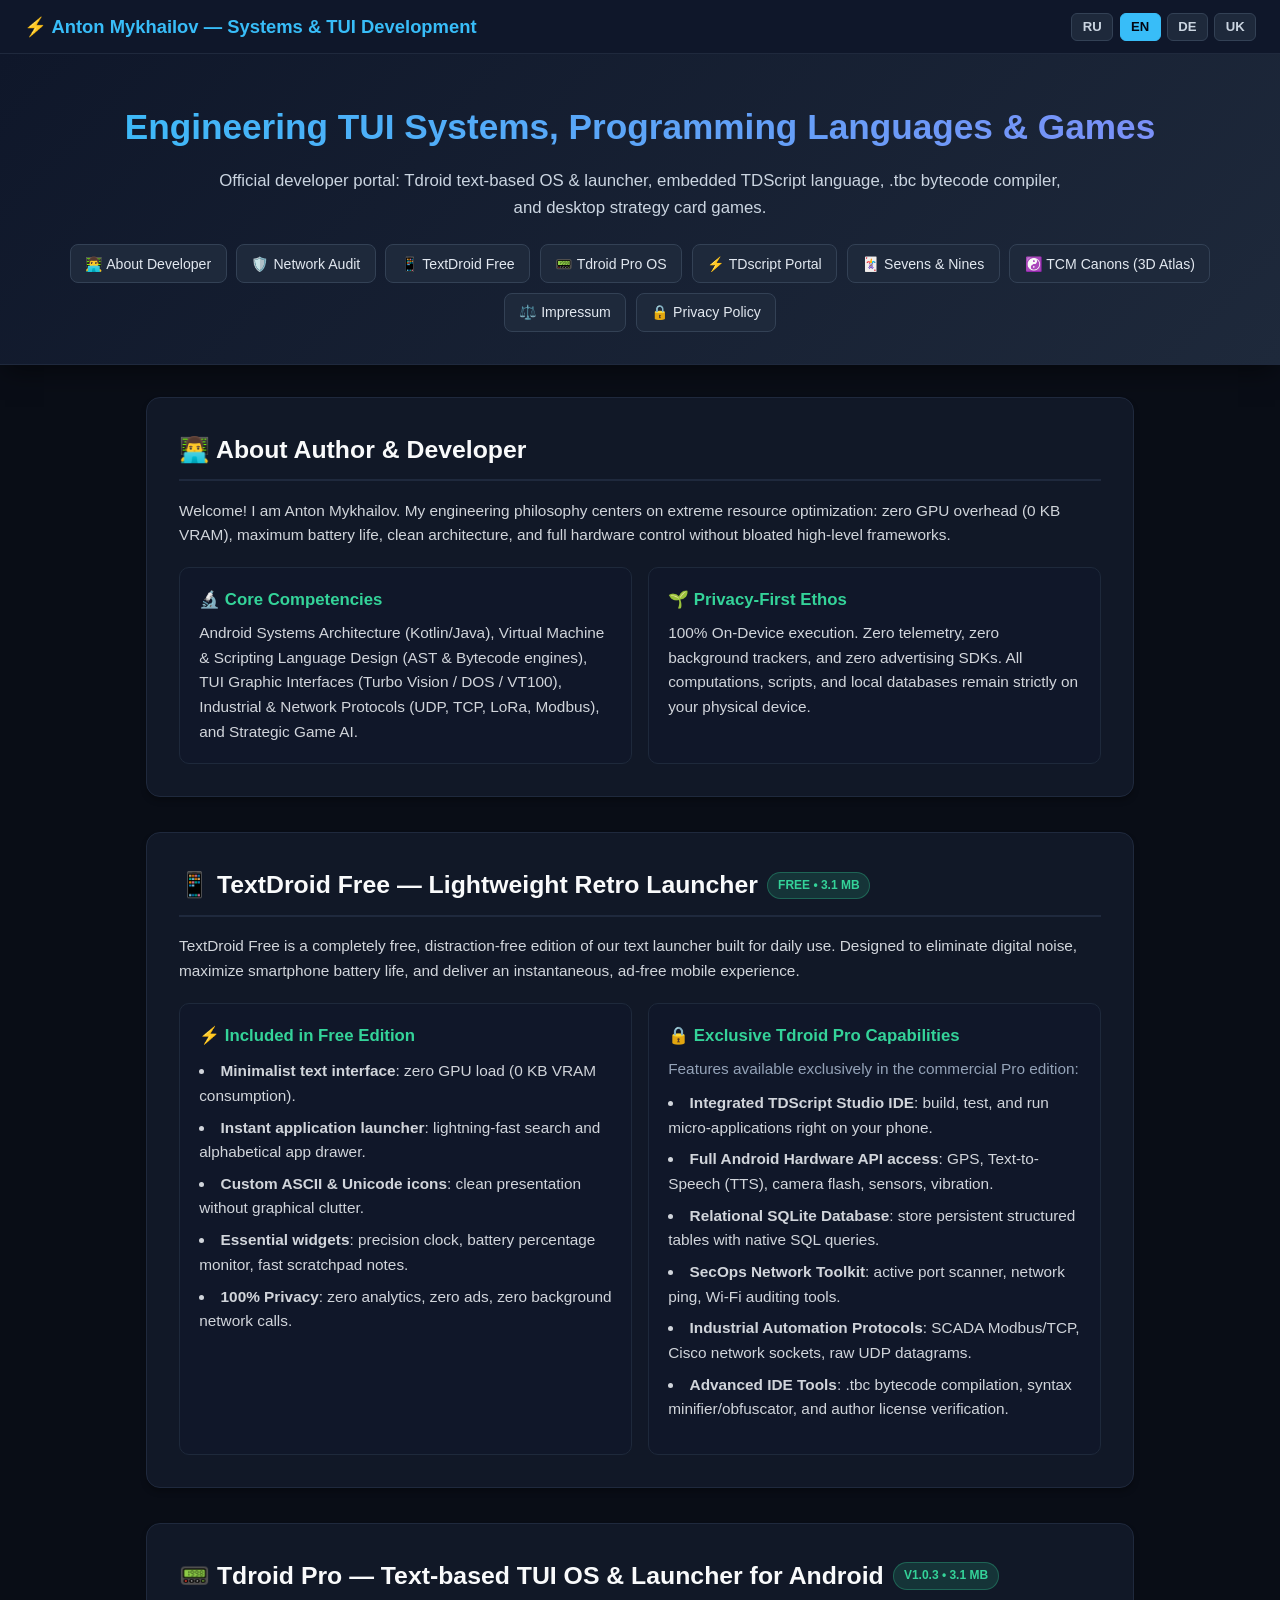
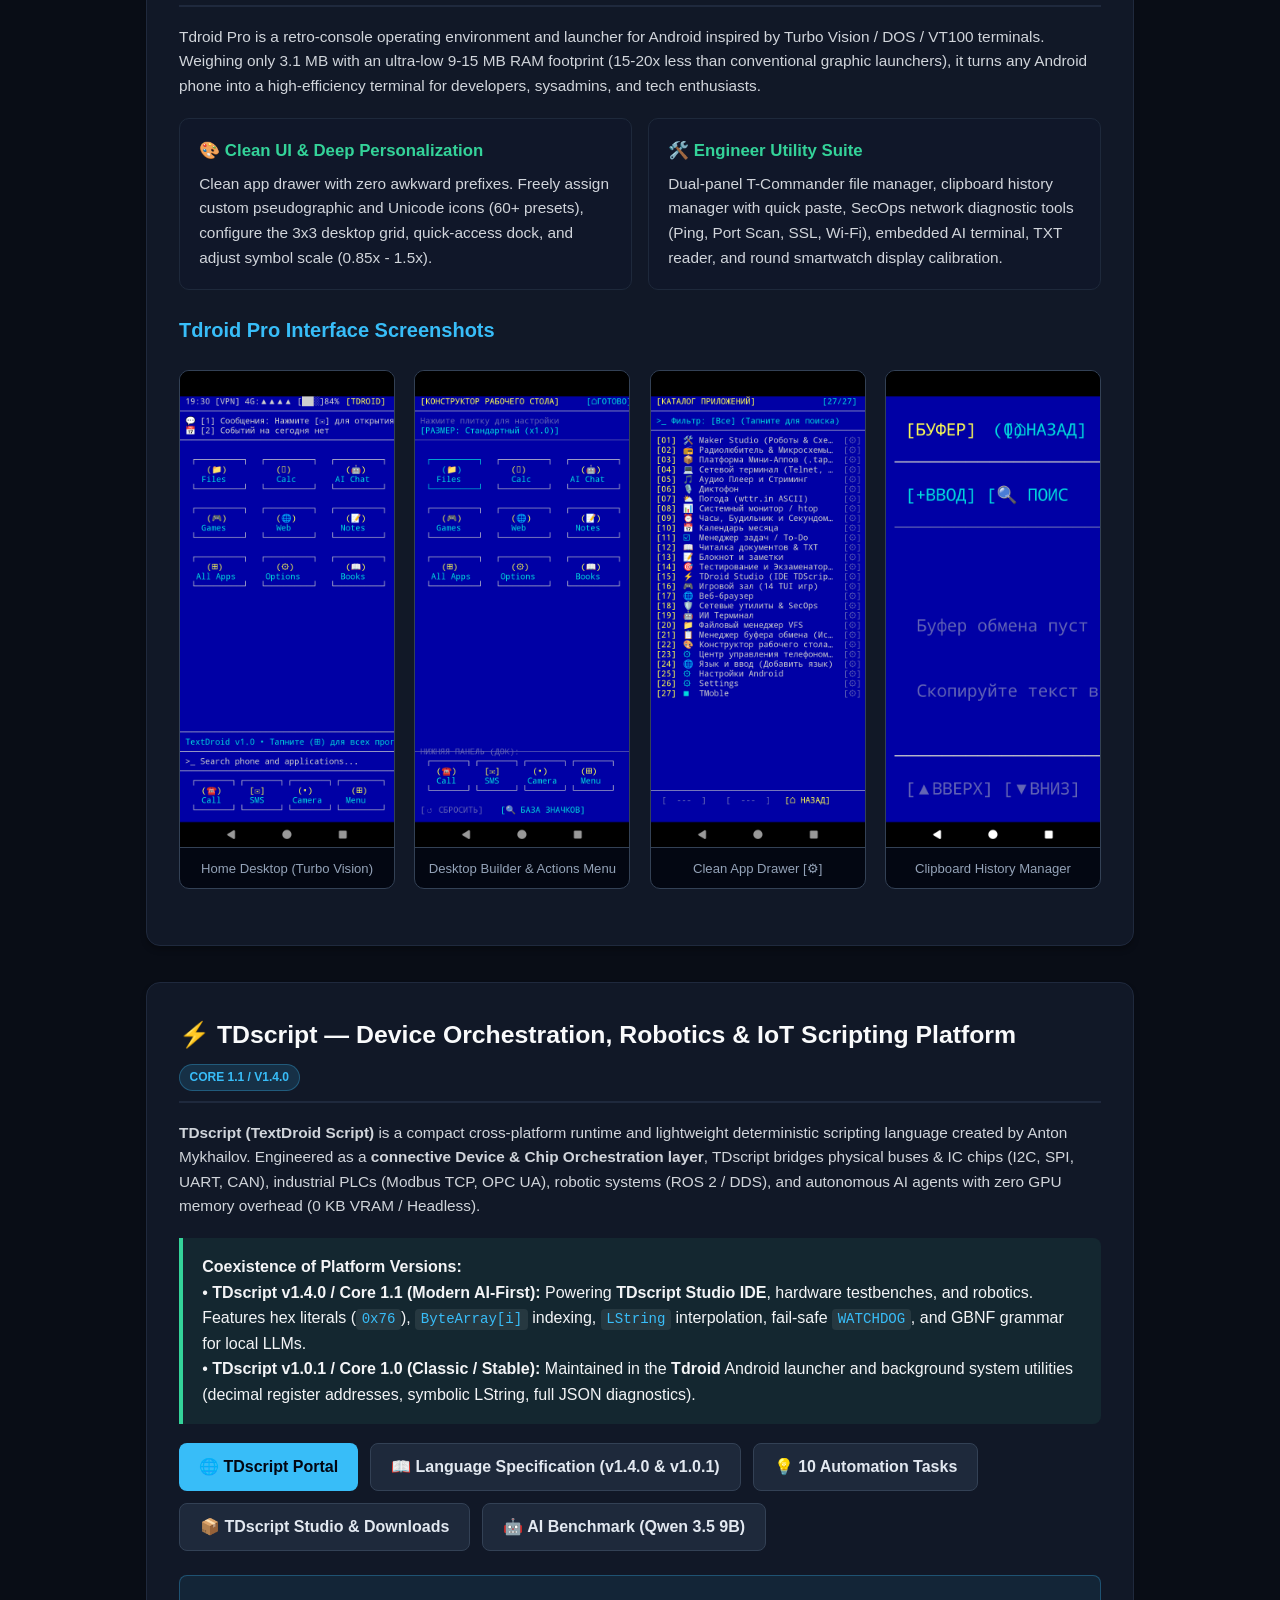
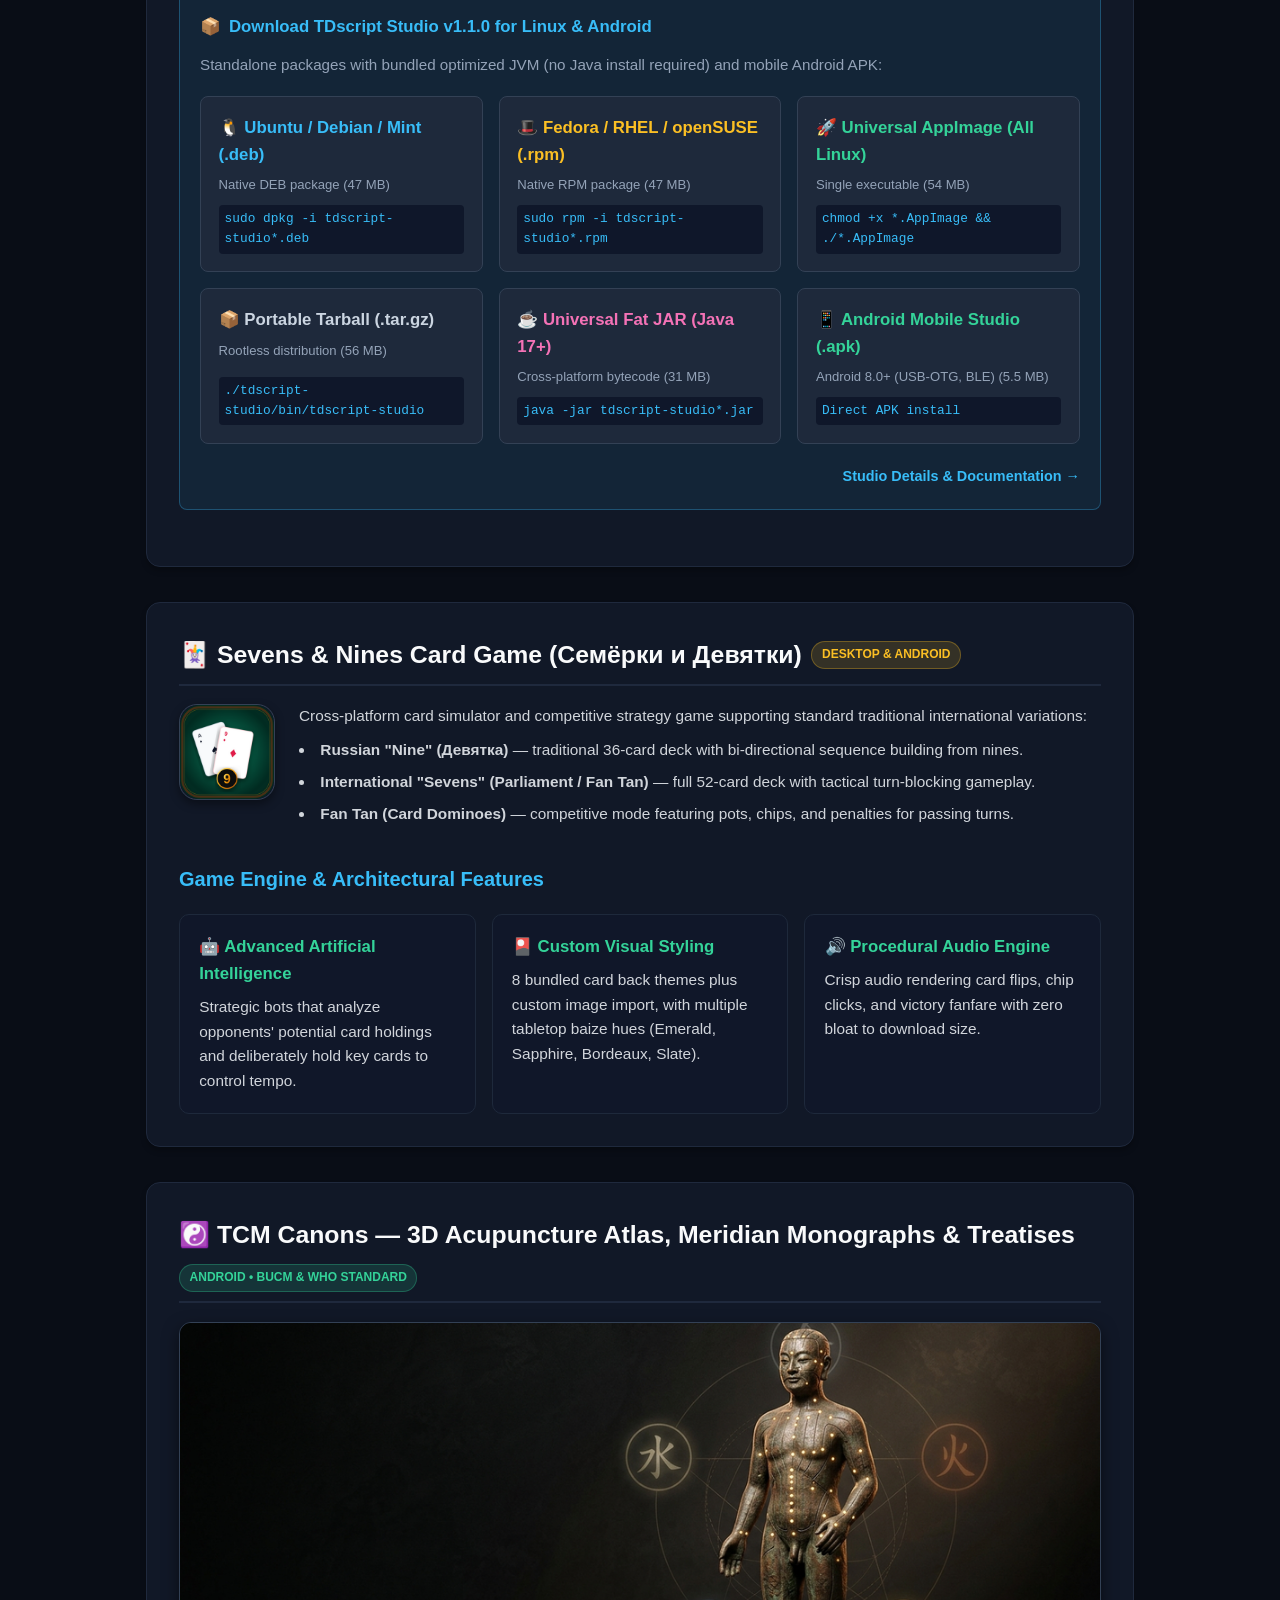
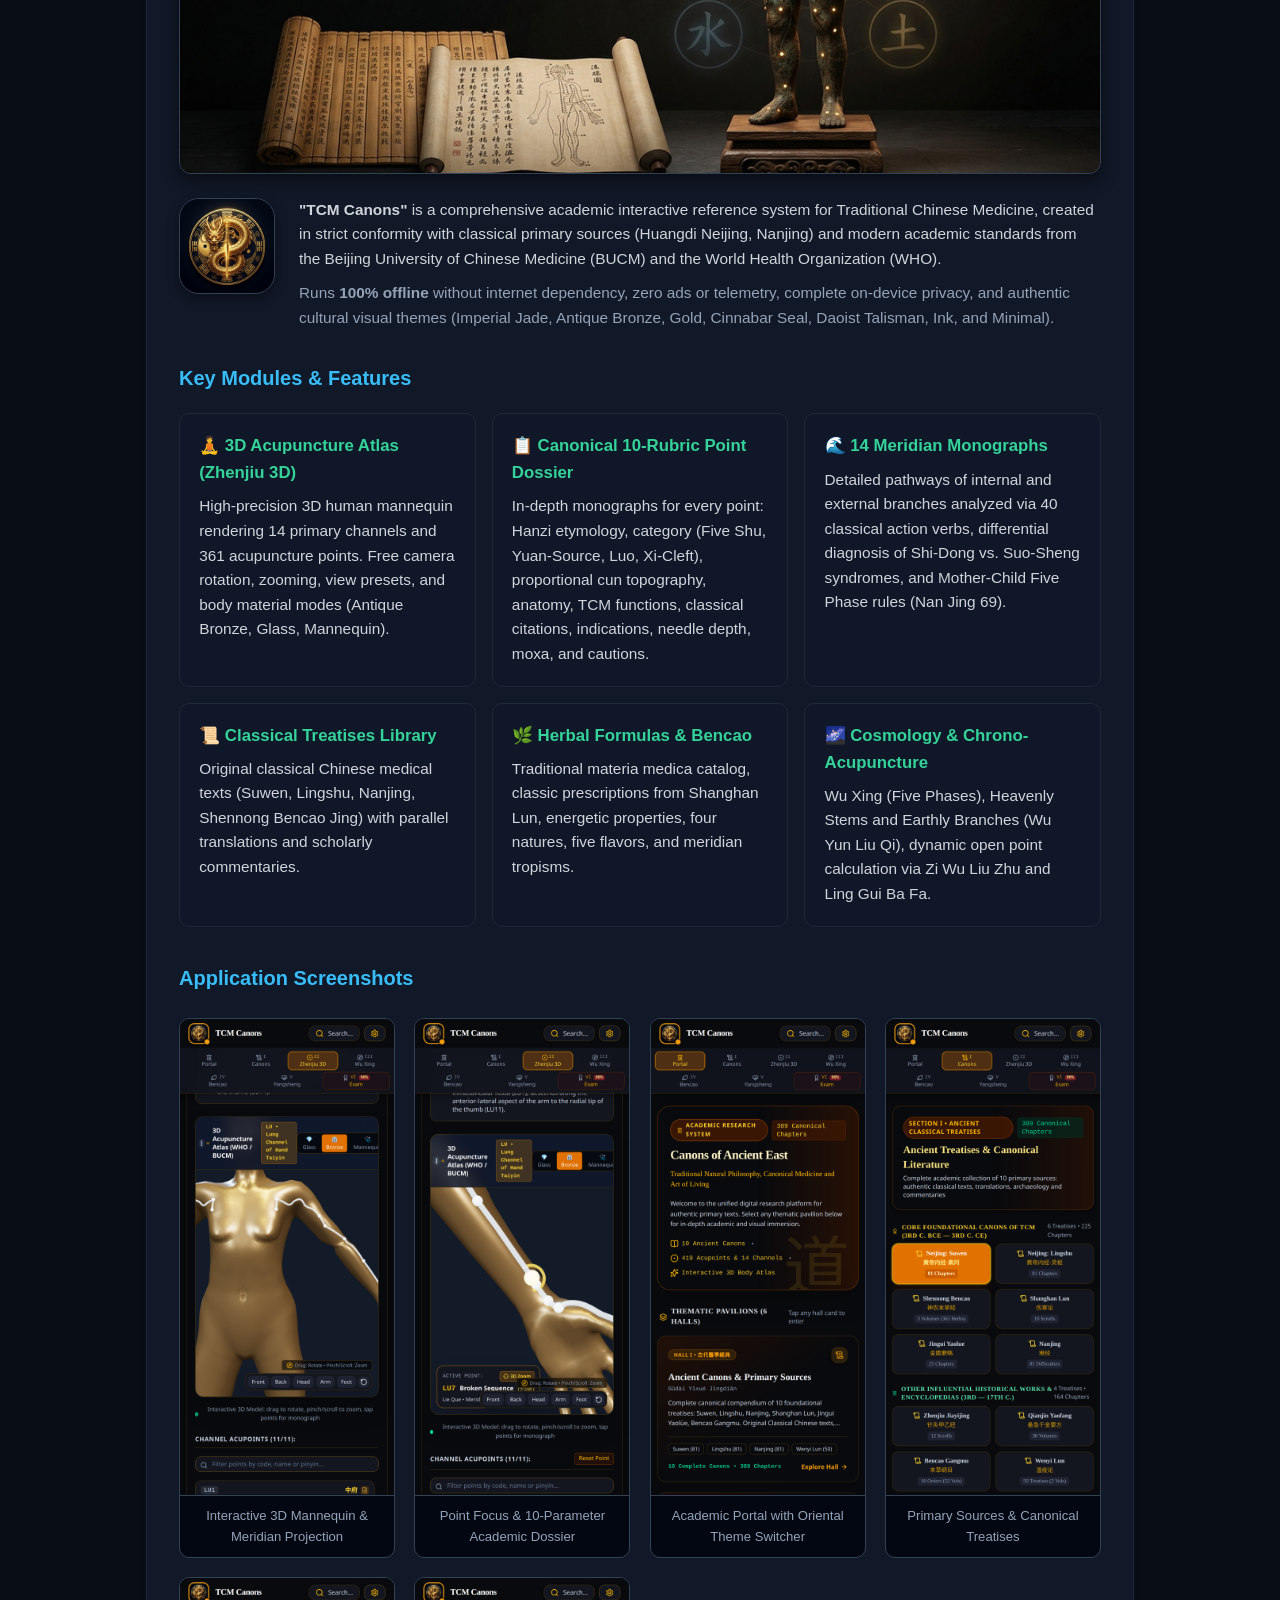
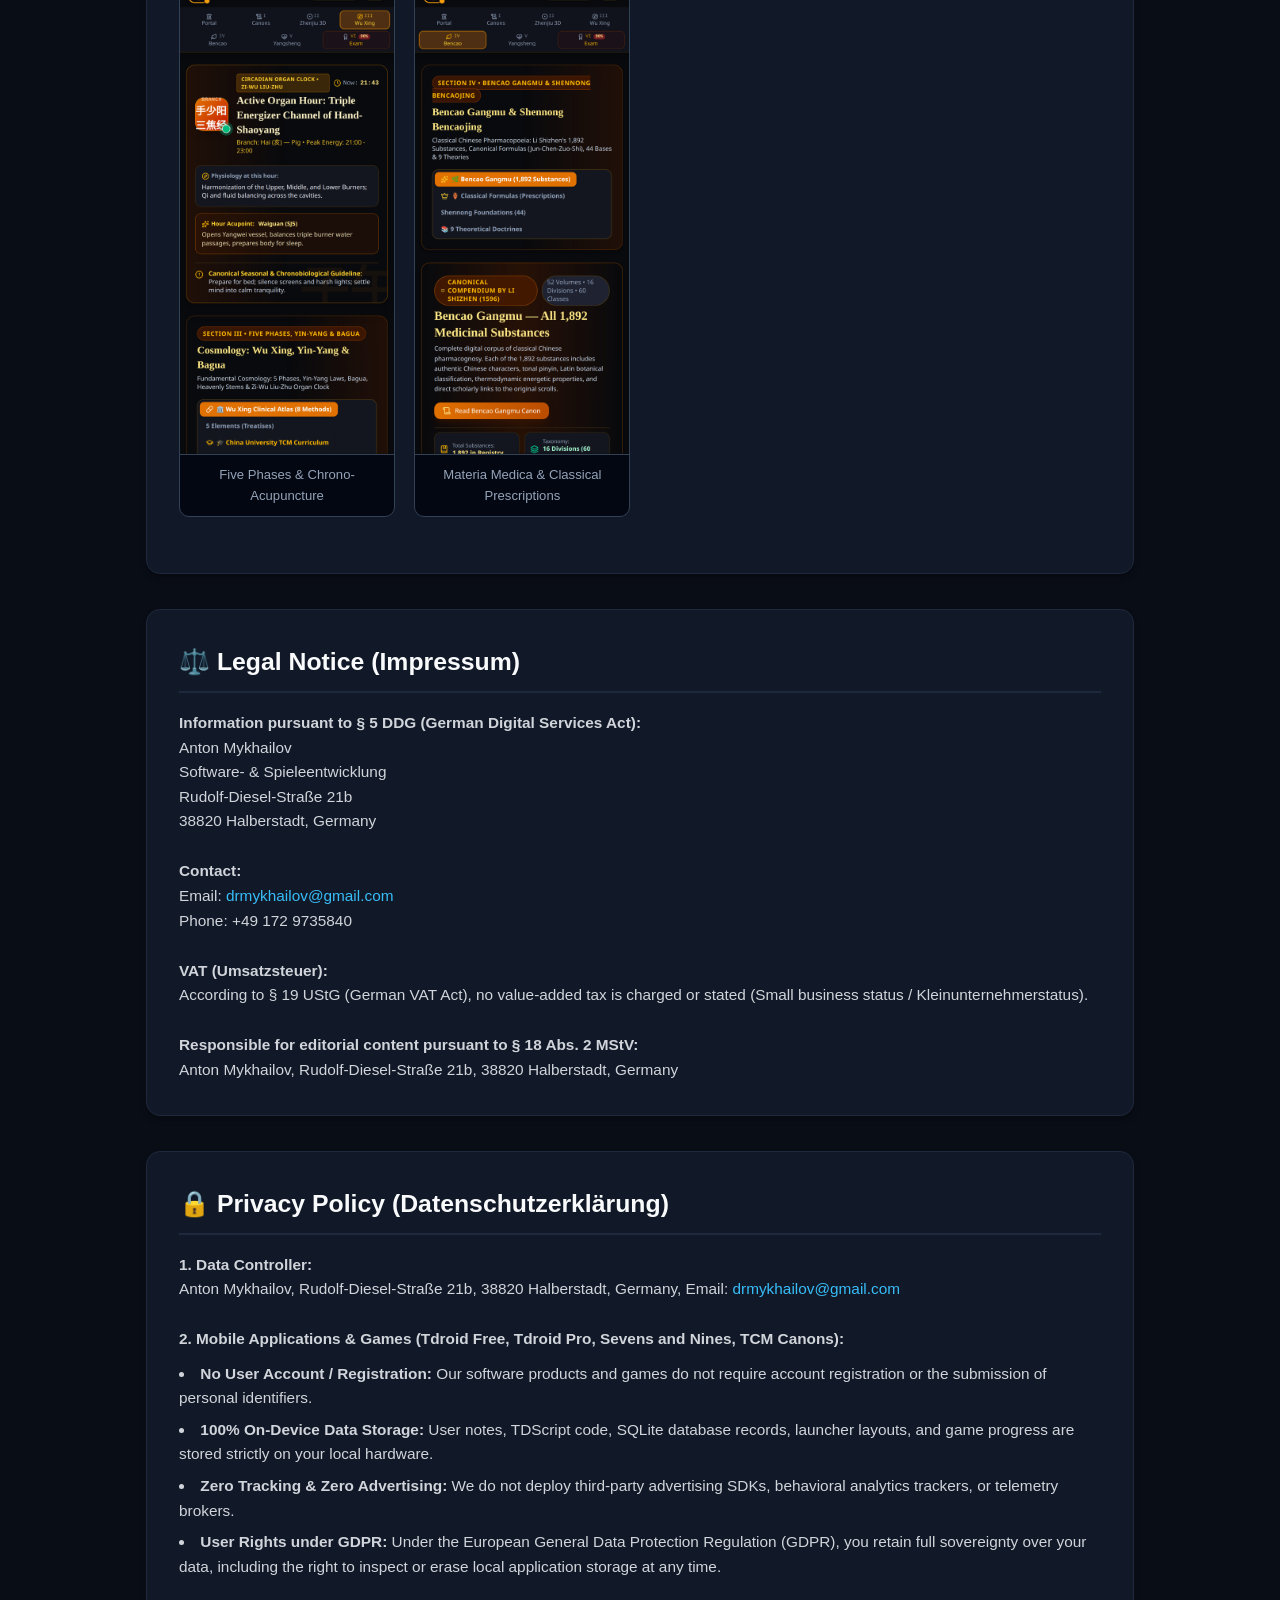
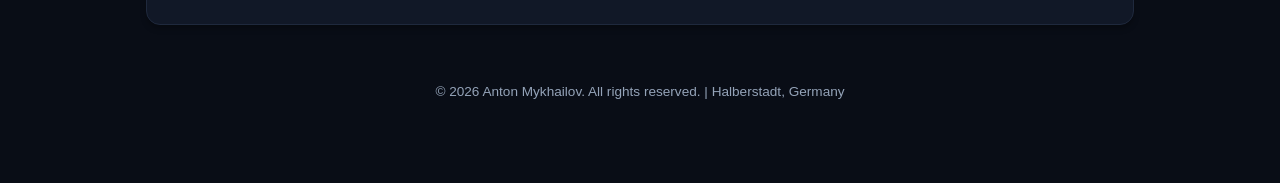
==== commit ee848a9c: "feat(site): restructure into multi-page architecture with dedicated TDscript portal, v1.4.0 & v1.0.1" ====
--- a/index.html
+++ b/index.html
@@ -12,175 +12,7 @@
   <meta property="og:type" content="website" />
   <link rel="help" type="text/plain" href="llms.txt" title="LLM context file" />
   <link rel="help" type="text/plain" href="llms-full.txt" title="Full LLM technical specification" />
-  <style>
-    :root {
-      --bg: #090d16;
-      --card-bg: #111827;
-      --card-border: #1f293d;
-      --text: #f3f4f6;
-      --text-muted: #94a3b8;
-      --accent: #38bdf8;
-      --green: #34d399;
-      --amber: #fbbf24;
-      --code-bg: #030712;
-      --border: #334155;
-    }
-    * { box-sizing: border-box; margin: 0; padding: 0; }
-    body {
-      font-family: -apple-system, BlinkMacSystemFont, "Segoe UI", Roboto, "Helvetica Neue", Arial, sans-serif;
-      background-color: var(--bg);
-      color: var(--text);
-      line-height: 1.6;
-      padding-bottom: 5rem;
-    }
-    .top-bar {
-      background: #0f172a;
-      border-bottom: 1px solid var(--card-border);
-      padding: 0.75rem 1.5rem;
-      display: flex;
-      justify-content: space-between;
-      align-items: center;
-      position: sticky;
-      top: 0;
-      z-index: 100;
-    }
-    .logo { font-weight: 800; font-size: 1.15rem; color: var(--accent); }
-    .lang-switcher { display: flex; gap: 0.4rem; }
-    .lang-btn {
-      background: #1e293b;
-      color: #cbd5e1;
-      border: 1px solid #334155;
-      padding: 0.35rem 0.65rem;
-      border-radius: 6px;
-      font-size: 0.82rem;
-      cursor: pointer;
-      font-weight: 600;
-      transition: all 0.2s;
-    }
-    .lang-btn:hover, .lang-btn.active {
-      background: var(--accent);
-      color: #030712;
-      border-color: var(--accent);
-    }
-    header {
-      background: linear-gradient(135deg, #0f172a 0%, #1e293b 100%);
-      border-bottom: 1px solid var(--card-border);
-      color: #ffffff;
-      padding: 3rem 1.5rem 2.2rem 1.5rem;
-      text-align: center;
-      margin-bottom: 2.5rem;
-      box-shadow: 0 10px 25px -5px rgba(0, 0, 0, 0.5);
-    }
-    header h1 {
-      font-size: 2.2rem;
-      font-weight: 800;
-      margin-bottom: 0.8rem;
-      background: linear-gradient(to right, #38bdf8, #818cf8);
-      -webkit-background-clip: text;
-      -webkit-text-fill-color: transparent;
-    }
-    header p { max-width: 800px; margin: 0 auto 1.5rem auto; color: #cbd5e1; font-size: 1.05rem; }
-    nav.nav-bar { display: flex; flex-wrap: wrap; justify-content: center; gap: 0.75rem; margin-top: 1rem; }
-    nav.nav-bar a {
-      background: #1e293b;
-      color: #e2e8f0;
-      padding: 0.5rem 1rem;
-      border-radius: 8px;
-      font-size: 0.9rem;
-      font-weight: 500;
-      border: 1px solid #334155;
-      text-decoration: none;
-      transition: all 0.2s;
-    }
-    nav.nav-bar a:hover { background: var(--accent); color: #030712; border-color: var(--accent); }
-    .container { max-width: 1020px; margin: 0 auto; padding: 0 1rem; display: flex; flex-direction: column; gap: 2.5rem; }
-    .card {
-      background: var(--card-bg);
-      border: 1px solid var(--card-border);
-      border-radius: 14px;
-      padding: 2.2rem;
-      box-shadow: 0 4px 6px -1px rgba(0, 0, 0, 0.3);
-    }
-    h2 {
-      font-size: 1.6rem;
-      margin-bottom: 1.2rem;
-      color: #f9fafb;
-      display: flex;
-      align-items: center;
-      gap: 0.6rem;
-      border-bottom: 2px solid var(--card-border);
-      padding-bottom: 0.6rem;
-    }
-    h3 { font-size: 1.25rem; margin: 1.6rem 0 0.8rem 0; color: var(--accent); }
-    h4 { font-size: 1.05rem; margin: 1.2rem 0 0.5rem 0; color: var(--green); }
-    p, li { font-size: 0.96rem; color: #d1d5db; }
-    ul, ol { list-style-position: inside; margin-top: 0.6rem; margin-bottom: 0.8rem; }
-    li { margin-bottom: 0.45rem; }
-    a { color: var(--accent); text-decoration: none; }
-    a:hover { text-decoration: underline; }
-    .badge {
-      display: inline-block;
-      font-size: 0.75rem;
-      font-weight: 700;
-      text-transform: uppercase;
-      padding: 0.2rem 0.6rem;
-      border-radius: 9999px;
-      background: rgba(56, 189, 248, 0.15);
-      color: var(--accent);
-      border: 1px solid rgba(56, 189, 248, 0.3);
-      vertical-align: middle;
-    }
-    .badge-green { background: rgba(52, 211, 153, 0.15); color: var(--green); border-color: rgba(52, 211, 153, 0.3); }
-    .badge-amber { background: rgba(251, 191, 36, 0.15); color: var(--amber); border-color: rgba(251, 191, 36, 0.3); }
-    .gallery { display: grid; grid-template-columns: repeat(auto-fit, minmax(210px, 1fr)); gap: 1.2rem; margin: 1.5rem 0; }
-    .gallery-item {
-      background: #030712;
-      border: 1px solid var(--border);
-      border-radius: 10px;
-      overflow: hidden;
-      text-align: center;
-      transition: transform 0.2s;
-    }
-    .gallery-item:hover { transform: translateY(-3px); border-color: var(--accent); }
-    .gallery-item img { width: 100%; height: auto; display: block; background: #000; }
-    .gallery-item span { display: block; padding: 0.6rem 0.5rem; font-size: 0.82rem; color: var(--text-muted); border-top: 1px solid var(--border); }
-    pre {
-      background: var(--code-bg);
-      border: 1px solid #1f2937;
-      border-radius: 8px;
-      padding: 1.1rem;
-      overflow-x: auto;
-      font-family: ui-monospace, SFMono-Regular, Menlo, Monaco, Consolas, "Liberation Mono", "Courier New", monospace;
-      font-size: 0.88rem;
-      color: #e5e7eb;
-      margin: 0.8rem 0 1.2rem 0;
-      line-height: 1.5;
-    }
-    code {
-      font-family: ui-monospace, SFMono-Regular, Menlo, Monaco, Consolas, "Liberation Mono", "Courier New", monospace;
-      background: rgba(255, 255, 255, 0.08);
-      padding: 0.15rem 0.35rem;
-      border-radius: 4px;
-      color: #38bdf8;
-      font-size: 0.88rem;
-    }
-    pre code { background: none; padding: 0; color: inherit; }
-    .feature-grid { display: grid; grid-template-columns: repeat(auto-fit, minmax(280px, 1fr)); gap: 1rem; margin-top: 1.2rem; }
-    .feature-box {
-      background: rgba(15, 23, 42, 0.6);
-      border: 1px solid #1e293b;
-      border-radius: 10px;
-      padding: 1.2rem;
-    }
-    .feature-box h4 { margin-top: 0; }
-    table { width: 100%; border-collapse: collapse; margin: 1.2rem 0; font-size: 0.9rem; }
-    th, td { border: 1px solid var(--border); padding: 0.65rem 0.85rem; text-align: left; }
-    th { background: #1e293b; color: #f1f5f9; }
-    tr:nth-child(even) { background: rgba(255, 255, 255, 0.02); }
-    .footer { text-align: center; margin-top: 3.5rem; font-size: 0.85rem; color: var(--text-muted); }
-    .lang-view { display: none; }
-    .lang-view.active { display: block; }
-</style>
+  <link rel="stylesheet" href="css/style.css">
 </head>
 <body>
 
@@ -203,7 +35,7 @@
         <a href="#about">👨‍💻 Об авторе</a>
         <a href="#network-audit">🛡️ Network Audit</a>
         <a href="#tdroid">📱 Лаунчер Tdroid</a>
-        <a href="#tdscript">⚡ Язык TDScript</a>
+        <a href="tdscript/index.html">⚡ Портал TDscript</a>
         <a href="#sevens">🃏 Семёрки и Девятки</a>
         <a href="#tcm">☯️ Каноны ТКМ (3D Атлас)</a>
         <a href="#impressum">⚖️ Impressum</a>
@@ -379,263 +211,25 @@
         </div>
       </section>
 
-      <!-- 4. TDCRIPT, БАЙТКОД И ЗАЩИТА -->
-      <!-- 4. TDSCRIPT: АРХИТЕКТУРА И СПЕЦИФИКАЦИЯ 1.0 -->
-      <!-- 4. TDSCRIPT: АРХИТЕКТУРА И СПЕЦИФИКАЦИЯ 1.0 -->
+      <!-- 4. TDSCRIPT ЭКОСИСТЕМА: ПОРТАЛ И СТУДИЯ -->
       <section class="card" id="tdscript">
-        <h2>⚡ TDscript Core 1.1 / TDModules v1.4.0 — Универсальная платформа сценарного управления для микросхем, робототехники и IoT <span class="badge badge-accent">RELEASE 1.4.0 (Core 1.1)</span></h2>
+        <h2>⚡ TDscript — Платформа сценарного управления для микросхем, робототехники и IoT <span class="badge badge-accent">Core 1.1 / v1.4.0</span></h2>
         <p>
-          <strong>TDscript (TextDroid Script)</strong> — компактная межплатформенная программная экосистема и легковесный детерминированный язык сценарного управления, созданный Антоном Михайловым. Экосистема эволюционировала из скриптового движка лаунчера в <strong>универсальную многоуровневую платформу автоматизации (Device &amp; Chip Orchestration Platform)</strong>: она связывает воедино микросхемы и физические шины (I2C, SPI, UART, CAN), промышленные контроллеры (Modbus PLC, OPC UA), робототехнические комплексы (ROS 2/DDS) и автономных ИИ-агентов с нулевым оверхедом видеопамяти (0 KB VRAM / Headless).
+          <strong>TDscript (TextDroid Script)</strong> — компактная программная экосистема и легковесный детерминированный язык автоматизации, созданный Антоном Михайловым. Платформа связывает воедино микросхемы физических шин (I2C, SPI, UART, CAN), промышленные ПЛК (Modbus TCP/RTU), робототехнику (ROS 2) и автономных ИИ-агентов с нулевым оверхедом видеопамяти (0 KB VRAM / Headless).
         </p>
 
-        <h3>1. Архитектурный базис: Разделение Core, Host SPI, CapabilityScope и Студия</h3>
-        <p>
-          В TDscript Core 1.1 реализовано строгое многоуровневое разделение: чистое ядро абстрагировано от конкретного железа и операционной системы, а доступ к периферии гранулирован через аппаратную матрицу прав и изоляцию пространств адресов:
-        </p>
-        <pre><code>┌────────────────────────────────────────────────────────────────────────┐
-│                   TDSCRIPT CORE ENGINE (v1.1.0 / Core 1.1)             │
-│  Лексер (109 языков) • Парсер • LString • Step Limit (10M) • HostSPI   │
-└───────────────────────────────────┬────────────────────────────────────┘
-                                    │ CapabilityScope &amp; Watchdog Fail-Safe
-        ┌───────────────────────────┼───────────────────────────┐
-        ▼                           ▼                           ▼
-┌───────────────┐           ┌───────────────┐           ┌───────────────┐
-│TDscript Studio│           │  TDRobotics   │           │ Tdroid / TUI  │
-│ Linux/Android │           │  Engineering  │           │ Terminal OS   │
-│ • AI Agentic  │           │ • Circuit CAD │           │ • UI.window() │
-│ • Sandbox I2C │           │ • DIP AutoGen │           │ • PHONE.torch │
-│ • Modbus PLC  │           │ • Safety Gate │           │ • SQLite/VFS  │
-└───────────────┘           └───────────────┘           └───────────────┘</code></pre>
-
-        <div class="feature-grid">
-          <div class="feature-box">
-            <h4>🌐 Нативная мультиязычность (109 языков)</h4>
-            <p>
-              Директива <code>language: &lt;код&gt;;</code> на уровне лексера. Двусторонний посимвольный проектор <code>CodeProjector</code> (State Machine) переключает отображение ключевых слов (RU 🇷🇺, EN 🇬🇧, DE 🇩🇪) на лету без риска повреждения строковых литералов и комментариев. Защищённый тип <code>LString</code> исключает конкатенацию (ошибка <code>TDS_E105</code>) для сохранения целостности грамматики.
-            </p>
-          </div>
-          <div class="feature-box">
-            <h4>🛡️ Гранулярная изоляция CapabilityScope</h4>
-            <p>
-              Аппаратная песочница с белыми списками периферии. Скрипт изолирован не только на уровне прав, но и по физическим координатам: разрешённые адреса шины I2C (например, только <code>0x76</code> для Bosch BME280), диапазоны регистров Modbus PLC (<code>100..200</code>) и порты Serial. Любая попытка доступа вне Scope пресекается хостом.
-            </p>
-          </div>
-          <div class="feature-box">
-            <h4>⚡ Fail-Safe Watchdog и Защита от циклов</h4>
-            <p>
-              Аппаратный сторож <code>WATCHDOG.feed()</code> и системный сброс <code>WATCHDOG.emergencyStop()</code>. В рантайме включён строгий лимит шагов (<code>maxSteps = 10_000_000L</code>): при попытке бесконечного цикла хост автоматически инициирует аварийную остановку приводов и выбрасывает <code>TDS_E106_STEP_LIMIT_EXCEEDED</code>.
-            </p>
-          </div>
-          <div class="feature-box">
-            <h4>🤖 Автономный ИИ-агент (Agentic Loop)</h4>
-            <p>
-              Встроенный замкнутый цикл разработки: <em>Discovery (<code>probe()</code>) ➔ Генерация кода по промпту ➔ Тестирование в <code>AiHardwareSandbox</code> ➔ Захват JSON-ошибок <code>CompilerErrorDiagnostic</code> ➔ Самоисправление кода (до 3–5 итераций)</em>. Поддержка локальных серверов Ollama и LM Studio без внешних библиотек.
-            </p>
-          </div>
-          <div class="feature-box">
-            <h4>🛠️ Кроссплатформенная IDE TDscript Studio</h4>
-            <p>
-              Единая среда разработки для Linux, Windows и Android: десктопное приложение на Compose Desktop (сборка в автономный Linux JAR), мобильное приложение Android (APK 5.5 МБ с поддержкой USB-OTG и BLE) и виртуальная песочница симуляции чипов BME280 и ПЛК Modbus.
-            </p>
-          </div>
-          <div class="feature-box">
-            <h4>⚙️ Байткод-компилятор (.tbc) и Безопасность</h4>
-            <p>
-              Компиляция исходного AST в бинарный поток опкодов. Исходный код удаляется из пакета, уменьшая размер до 2–10 КБ. Поддержка цифровых подписей автора (Ed25519), контроль целостности через SHA-256 и лицензионные токены.
-            </p>
-          </div>
-        </div>
-
-        <h3>2. Расширенная матрица разрешений безопасности (Capabilities 1.1)</h3>
-        <table>
-          <thead>
-            <tr>
-              <th>Мандат (Capability)</th>
-              <th>Битовый флаг</th>
-              <th>Контролируемые операции и аппаратные шины</th>
-            </tr>
-          </thead>
-          <tbody>
-            <tr>
-              <td><code>NET_READ</code></td>
-              <td><code>0x0001</code></td>
-              <td>HTTP GET запросы, чтение DNS, опрос сетевой статистики.</td>
-            </tr>
-            <tr>
-              <td><code>NET_SCAN</code></td>
-              <td><code>0x0002</code></td>
-              <td>Сканирование портов, поиск хостов в подсети (ARP/Subnet Discovery).</td>
-            </tr>
-            <tr>
-              <td><code>PLC_READ</code></td>
-              <td><code>0x0004</code></td>
-              <td>Чтение регистров промышленных контроллеров Modbus TCP/RTU.</td>
-            </tr>
-            <tr>
-              <td><code>PLC_WRITE</code></td>
-              <td><code>0x0008</code></td>
-              <td>Запись регистров Modbus TCP/RTU, отправка команд автоматике.</td>
-            </tr>
-            <tr>
-              <td><code>BT_ACCESS</code></td>
-              <td><code>0x0010</code></td>
-              <td>Подключение и обмен данными по Bluetooth Classic (SPP) и BLE GATT.</td>
-            </tr>
-            <tr>
-              <td><code>HARDWARE</code></td>
-              <td><code>0x0020</code></td>
-              <td>Управление фонариком, вибромотором, чтение датчиков телефона.</td>
-            </tr>
-            <tr>
-              <td><code>UI_CORE</code></td>
-              <td><code>0x0040</code></td>
-              <td>Отображение TUI окон, прогресс-баров и диалогов оператора.</td>
-            </tr>
-            <tr>
-              <td><code>BACKGROUND</code></td>
-              <td><code>0x0080</code></td>
-              <td>Работа скрипта в режиме системного демона (Watchdog Service).</td>
-            </tr>
-            <tr>
-              <td><code>I2C_READ</code></td>
-              <td><code>0x0100</code></td>
-              <td>Чтение регистров микросхем по шине I2C (с проверкой CapabilityScope).</td>
-            </tr>
-            <tr>
-              <td><code>I2C_WRITE</code></td>
-              <td><code>0x0200</code></td>
-              <td>Запись байтов конфигурации в микросхемы по шине I2C.</td>
-            </tr>
-            <tr>
-              <td><code>SPI_TRANSFER</code></td>
-              <td><code>0x0400</code></td>
-              <td>Аппаратный обмен данными по шине SPI (MOSI/MISO/CLK/CS).</td>
-            </tr>
-            <tr>
-              <td><code>SERIAL_RAW</code></td>
-              <td><code>0x0800</code></td>
-              <td>Прямой доступ к COM/TTY портам и адаптерам USB-UART.</td>
-            </tr>
-            <tr>
-              <td><code>CAN_BUS</code></td>
-              <td><code>0x1000</code></td>
-              <td>Прием и передача фреймов автомобильной и промышленной сети CAN.</td>
-            </tr>
-            <tr>
-              <td><code>ROBOT_MOTION</code></td>
-              <td><code>0x2000</code></td>
-              <td>Команды перемещения манипуляторов, захватов и платформ (AMR).</td>
-            </tr>
-            <tr>
-              <td><code>ROBOT_OVERRIDE</code></td>
-              <td><code>0x4000</code></td>
-              <td>Экстренное вмешательство в кинематику и аварийный сброс (E-Stop).</td>
-            </tr>
-            <tr>
-              <td><code>DRIVER_INSTALL</code></td>
-              <td><code>0x8000</code></td>
-              <td>Динамическая установка манифестов драйверов оборудования.</td>
-            </tr>
-          </tbody>
-        </table>
-
-        <h3>3. Справочник прикладных API модулей TDscript Core 1.1</h3>
-        <table>
-          <thead>
-            <tr>
-              <th>Модуль</th>
-              <th>Метод API</th>
-              <th>Описание и возвращаемое значение</th>
-            </tr>
-          </thead>
-          <tbody>
-            <tr>
-              <td><strong>Шина I2C</strong></td>
-              <td><code>I2C.read(addr, reg, len)</code> / <code>I2C.write(addr, reg, data)</code></td>
-              <td>Транзакции по шине I2C с валидацией адреса в CapabilityScope.</td>
-            </tr>
-            <tr>
-              <td><strong>Последовательный порт</strong></td>
-              <td><code>SERIAL.read(port, len)</code> / <code>SERIAL.write(port, data)</code></td>
-              <td>Прямой обмен данными с USB-UART / COM-портами микроконтроллеров.</td>
-            </tr>
-            <tr>
-              <td><strong>Промышленный Modbus</strong></td>
-              <td><code>PLC.modbusRead(ip, reg)</code> / <code>PLC.modbusWrite(ip, reg, val)</code></td>
-              <td>Чтение и запись регистров автоматики SCADA/PLC контроллеров.</td>
-            </tr>
-            <tr>
-              <td><strong>Сторож и Безопасность</strong></td>
-              <td><code>WATCHDOG.feed()</code> / <code>WATCHDOG.emergencyStop()</code></td>
-              <td>Сброс таймера сторожа и мгновенная аппаратная остановка линий.</td>
-            </tr>
-            <tr>
-              <td><strong>Локализация строк</strong></td>
-              <td><code>L"MSG_ID:Текст по умолчанию"</code></td>
-              <td>Символический строковый ресурс (прямой <code>+</code> запрещён, защита TDS_E105).</td>
-            </tr>
-            <tr>
-              <td><strong>Инспекция шин</strong></td>
-              <td><code>HostSPI.probe()</code></td>
-              <td>Динамическое сканирование подключенных USB, I2C, BLE и TCP шлюзов.</td>
-            </tr>
-            <tr>
-              <td><strong>Сетевой HTTP</strong></td>
-              <td><code>TD.httpGet(url)</code> / <code>TD.httpPost(url, body, type)</code></td>
-              <td>Сетевые вызовы REST API и обмен JSON-пакетами.</td>
-            </tr>
-            <tr>
-              <td><strong>Пинг сети</strong></td>
-              <td><code>TD.ping(host)</code> / <code>TD.udp(host, port, data)</code></td>
-              <td>Проверка доступности хоста и отправка датаграмм (ESP32, Arduino).</td>
-            </tr>
-            <tr>
-              <td><strong>Bluetooth</strong></td>
-              <td><code>BT.connect(addr)</code> / <code>BT.send(msg)</code> / <code>BT.readLine()</code></td>
-              <td>Беспроводное управление периферией и контроллерами.</td>
-            </tr>
-            <tr>
-              <td><strong>База данных SQLite</strong></td>
-              <td><code>TD.dbExec(sql)</code> / <code>TD.dbQuery(sql)</code></td>
-              <td>Локальное реляционное хранение данных и телеметрии.</td>
-            </tr>
-            <tr>
-              <td><strong>Псевдографика TUI</strong></td>
-              <td><code>TD.window()</code> / <code>TD.button()</code> / <code>TD.progressBar()</code></td>
-              <td>Оконный интерфейс оператора Turbo Vision в консоли Tdroid.</td>
-            </tr>
-          </tbody>
-        </table>
-
-        <h3>4. Интегрированная среда TDscript Studio и Автономный ИИ-агент</h3>
-        <p>
-          Для разработки скриптов и отладки периферии без риска повреждения реального оборудования создана кроссплатформенная среда <strong>TDscript Studio</strong> (Linux, Windows, Android):
-        </p>
-        <div class="feature-grid">
-          <div class="feature-box">
-            <h4>🖥️ Desktop IDE (Compose Desktop)</h4>
-            <p>
-              Полноценное оконное приложение для Linux и Windows с панелью живого переключения языков кода (RU/EN/DE), раздельным экраном редактора, монитором регистров Modbus и шин I2C. Доступен как запуск через Gradle, так и автономный дистрибутив <code>tdscript-studio-linux-x64-1.1.0.jar</code>.
-            </p>
-          </div>
-          <div class="feature-box">
-            <h4>📱 Android Mobile Edition (APK 5.5 МБ)</h4>
-            <p>
-              Мобильное рабочее место инженера прямо «в поле». Поддерживает аппаратный интерфейс <code>AndroidHostSPI</code> с прямым доступом к USB-OTG преобразователям и беспроводным BLE-сенсорам либо работу в безопасном режиме симулятора.
-            </p>
-          </div>
-          <div class="feature-box">
-            <h4>🧪 Аппаратная песочница AiHardwareSandbox</h4>
-            <p>
-              Эмулирует микросхему <strong>Bosch BME280</strong> (адрес <code>0x76</code>, регистр Chip ID <code>0xD0 -> 0x60</code>, калибровочные регистры температуры/давления) и промышленный шлюз <strong>Modbus PLC Gateway</strong> (регистр 100 = 24.5°C, регистр 101 = статус насоса).
-            </p>
-          </div>
-          <div class="feature-box">
-            <h4>🔄 Цикл Agentic Loop: Генерация ➔ Тест ➔ Автоисправление</h4>
-            <p>
-              Встроенный ИИ-агент подключается к локальным серверам (Ollama, LM Studio) по OpenAI-совместимому протоколу. Агент автоматически получает снимок оборудования (Discovery JSON), генерирует код, запускает его в песочнице, и при ошибках (например, выход за пределы Scope или ошибка синтаксиса) сам исправляет код за 1–3 итерации.
-            </p>
-          </div>
+        <div class="callout callout-green">
+          <strong>Сосуществование версий платформы:</strong>
+          <br>• <strong>TDscript v1.4.0 / Core 1.1 (Современная AI-First):</strong> используется в среде <strong>TDscript Studio</strong>, аппаратных стендах автоматизации и робототехнике. Поддерживает hex-литералы (<code>0x76</code>), индексацию <code>ByteArray[i]</code>, интерполяцию <code>LString</code>, сторож <code>WATCHDOG</code> и GBNF-грамматику для LLM.
+          <br>• <strong>TDscript v1.0.1 / Core 1.0 (Классическая / Стабильная):</strong> сохраняется и поддерживается во всех ранее созданных программах автора, включая мобильный лаунчер <strong>Tdroid</strong> и системные сервисы Android (десятичные регистры, базовый LString, классический JSON ошибок).
+        </div>
+
+        <div style="display: flex; flex-wrap: wrap; gap: 0.75rem; margin: 1.2rem 0;">
+          <a href="tdscript/index.html" class="btn-primary">🌐 Портал TDscript</a>
+          <a href="tdscript/language.html" class="btn-secondary">📖 Спецификация языка (v1.4.0 &amp; v1.0.1)</a>
+          <a href="tdscript/examples.html" class="btn-secondary">💡 10 задач автоматизации</a>
+          <a href="tdscript/studio.html" class="btn-secondary">📦 TDscript Studio &amp; Загрузки</a>
+          <a href="tdscript/benchmark.html" class="btn-secondary">🤖 ИИ-Бенчмарк (Qwen 3.5 9B)</a>
         </div>
 
         <div style="background: rgba(56, 189, 248, 0.08); border: 1px solid rgba(56, 189, 248, 0.3); border-radius: 8px; padding: 1.25rem; margin: 1.5rem 0;">
@@ -643,121 +237,45 @@
             <span>📦</span> Скачать TDscript Studio v1.1.0 для Linux &amp; Android
           </h4>
           <p style="font-size: 0.95em; color: var(--text-muted); margin-bottom: 1rem;">
-            Готовые сборки для всех популярных дистрибутивов Linux со встроенной оптимизированной JVM (не требует отдельной установки Java), универсальный AppImage, портативный архив и APK для Android:
+            Готовые автономные пакеты со встроенной оптимизированной JVM (не требует отдельной установки Java) и мобильный APK:
           </p>
-          <div style="display: grid; grid-template-columns: repeat(auto-fit, minmax(240px, 1fr)); gap: 12px;">
-            <!-- DEB -->
-            <a href="downloads/tdscript-studio_1.1.0-1_amd64.deb" download style="display: flex; flex-direction: column; background: #1e293b; border: 1px solid #334155; border-radius: 6px; padding: 12px; text-decoration: none; color: #fff; transition: border-color 0.2s;">
-              <span style="font-weight: bold; color: var(--accent); font-size: 1.05em;">🐧 Ubuntu / Debian / Mint (.deb)</span>
-              <span style="font-size: 0.85em; color: var(--text-muted); margin-top: 4px;">Пакет DEB с интеграцией в меню (~47 МБ)</span>
-              <code style="background: #0f172a; padding: 4px 6px; border-radius: 4px; font-size: 0.8em; margin-top: 6px; color: #34d399;">sudo dpkg -i tdscript-studio*.deb</code>
-            </a>
-            <!-- RPM -->
-            <a href="downloads/tdscript-studio-1.1.0-1.x86_64.rpm" download style="display: flex; flex-direction: column; background: #1e293b; border: 1px solid #334155; border-radius: 6px; padding: 12px; text-decoration: none; color: #fff; transition: border-color 0.2s;">
-              <span style="font-weight: bold; color: var(--amber); font-size: 1.05em;">🎩 Fedora / RHEL / openSUSE (.rpm)</span>
-              <span style="font-size: 0.85em; color: var(--text-muted); margin-top: 4px;">Нативный RPM с метаданными (~47 МБ)</span>
-              <code style="background: #0f172a; padding: 4px 6px; border-radius: 4px; font-size: 0.8em; margin-top: 6px; color: #fbbf24;">sudo rpm -i tdscript-studio*.rpm</code>
-            </a>
-            <!-- AppImage -->
-            <a href="downloads/tdscript-studio-1.1.0-x86_64.AppImage" download style="display: flex; flex-direction: column; background: #1e293b; border: 1px solid #334155; border-radius: 6px; padding: 12px; text-decoration: none; color: #fff; transition: border-color 0.2s;">
-              <span style="font-weight: bold; color: var(--green); font-size: 1.05em;">🚀 Universal AppImage (Все Linux)</span>
-              <span style="font-size: 0.85em; color: var(--text-muted); margin-top: 4px;">Один файл, запуск без установки (~54 МБ)</span>
-              <code style="background: #0f172a; padding: 4px 6px; border-radius: 4px; font-size: 0.8em; margin-top: 6px; color: #34d399;">chmod +x *.AppImage &amp;&amp; ./*.AppImage</code>
-            </a>
-            <!-- Portable Tar.gz -->
-            <a href="downloads/tdscript-studio-1.1.0-linux-x64-portable.tar.gz" download style="display: flex; flex-direction: column; background: #1e293b; border: 1px solid #334155; border-radius: 6px; padding: 12px; text-decoration: none; color: #fff; transition: border-color 0.2s;">
-              <span style="font-weight: bold; color: #cbd5e1; font-size: 1.05em;">📦 Портативный архив (.tar.gz)</span>
-              <span style="font-size: 0.85em; color: var(--text-muted); margin-top: 4px;">Распакуй и запускай, без root (~56 МБ)</span>
-              <code style="background: #0f172a; padding: 4px 6px; border-radius: 4px; font-size: 0.8em; margin-top: 6px; color: #cbd5e1;">./tdscript-studio/bin/tdscript-studio</code>
-            </a>
-            <!-- Universal JAR -->
-            <a href="downloads/tdscript-studio-linux-x64-1.1.0.jar" download style="display: flex; flex-direction: column; background: #1e293b; border: 1px solid #334155; border-radius: 6px; padding: 12px; text-decoration: none; color: #fff; transition: border-color 0.2s;">
-              <span style="font-weight: bold; color: #f472b6; font-size: 1.05em;">☕ Universal Fat JAR (Java 17+)</span>
-              <span style="font-size: 0.85em; color: var(--text-muted); margin-top: 4px;">Кроссплатформенный байткод (~31 МБ)</span>
-              <code style="background: #0f172a; padding: 4px 6px; border-radius: 4px; font-size: 0.8em; margin-top: 6px; color: #f472b6;">java -jar tdscript-studio*.jar</code>
-            </a>
-            <!-- Android APK -->
-            <a href="downloads/tdscript-studio-1.1.0.apk" download style="display: flex; flex-direction: column; background: #1e293b; border: 1px solid #334155; border-radius: 6px; padding: 12px; text-decoration: none; color: #fff; transition: border-color 0.2s;">
-              <span style="font-weight: bold; color: var(--green); font-size: 1.05em;">📱 Android Mobile Studio (.apk)</span>
-              <span style="font-size: 0.85em; color: var(--text-muted); margin-top: 4px;">Мобильная IDE для полевых задач (~5.5 МБ)</span>
-              <code style="background: #0f172a; padding: 4px 6px; border-radius: 4px; font-size: 0.8em; margin-top: 6px; color: #34d399;">USB-OTG + BLE + Virtual Sandbox</code>
-            </a>
-          </div>
-        </div>
-
-        <h3>5. Практические примеры кода</h3>
-        <h4>Пример 1: Мультиязычный скрипт на русском языке (Чтение BME280 и ПЛК Modbus)</h4>
-        <pre><code>language: ru;
-// 1. Адрес микросхемы Bosch BME280 (0x76 = 118 в десятичном виде)
-пусть bmeAddress = 118
-
-// 2. Чтение температуры теплоносителя и статуса насоса по Modbus TCP
-пусть boilerTemp = PLC.modbusRead("127.0.0.1", 100)
-пусть pumpStatus = PLC.modbusRead("127.0.0.1", 101)
-
-если (boilerTemp &gt; 240 &amp;&amp; pumpStatus == 1) {
-    print("Котел в рабочем режиме. Опрос климатического датчика...")
-    
-    // 3. Чтение идентификатора чипа BME280 (регистр 0xD0, длина 1 байт)
-    пусть chipId = I2C.read(bmeAddress, 208, 1)
-    print("BME280 Chip ID получен успешно")
-    
-    // 4. Подтверждение сторожевого таймера безопасности
-    WATCHDOG.feed()
-} иначе {
-    print("Внимание: аварийный перегрев или остановка насоса!")
-    WATCHDOG.emergencyStop()
-}</code></pre>
-
-        <h4>Пример 2: Канонический сторож сетевого шлюза и локализованное оповещение</h4>
-        <pre><code>// 1. Проверка доступности шлюза сети
-let gateway = "192.168.1.1"
-if (!TD.ping(gateway)) {
-    TD.torch(true)
-    TD.vibrate(300)
-    
-    // 2. Локализованное сообщение (тип LString)
-    let alertMsg = L"ALERT_GW_FAIL:Внимание! Потеря связи со шлюзом автоматики."
-    print(alertMsg)
-    
-    // 3. Аварийный сигнал в промышленный регистр ПЛК
-    PLC.modbusWrite("192.168.1.50", 100, 1)
-} else {
-    // 4. Отправка телеметрии батареи на сервер мониторинга
-    let payload = JSON.stringify({ device: "Tdroid-Guard", bat: TD.battery() })
-    TD.httpPost("https://api.internal/telemetry", payload, "application/json")
-}</code></pre>
-
-        <h3>6. Статус и Roadmap экосистемы</h3>
-        <div class="feature-grid">
-          <div class="feature-box">
-            <h4>🟢 Зафиксировано в TDscript Core 1.1 / TDModules v1.4.0 (Stable)</h4>
-            <ul>
-              <li><strong>Многоуровневый стек оборудования</strong>: выделены слои Driver -> Protocol -> Transport API с методами <code>I2C.read/write</code>, <code>SERIAL.read/write</code>.</li>
-              <li><strong>Гранулярный контроль <code>CapabilityScope</code></strong>: изоляция адресов I2C (0x76, 0x77), USB VID:PID и диапазонов регистров Modbus от вмешательства соседних скриптов.</li>
-              <li><strong>Двухуровневая мультиязычность (109 языков)</strong>: директива <code>language: <code>;</code> с Unicode-распознаванием ключевых слов в лексере без порчи строк/комментариев + тип <code>LString</code>.</li>
-              <li><strong>Аппаратный Watchdog &amp; Fail-Safe</strong>: метод <code>WATCHDOG.feed()</code>, аварийный останов <code>WATCHDOG.emergencyStop()</code> и лимит шагов <code>maxSteps = 10_000_000L</code>.</li>
-              <li><strong>Динамическое обнаружение адаптеров</strong>: метод <code>HostSPI.probe()</code> для инспекции подключённых шин BLE, USB, I2C и Modbus.</li>
-              <li><strong>Среда TDscript Studio (Desktop &amp; Android)</strong>: кроссплатформенная IDE, аппаратная песочница <code>AiHardwareSandbox</code> и замкнутый цикл ИИ-агента <code>Agentic Loop</code>.</li>
-            </ul>
-          </div>
-          <div class="feature-box">
-            <h4>🟡 В разработке: TDscript Robotics &amp; IoT SDK (v1.5 Roadmap)</h4>
-            <ul>
-              <li><strong>Robotics SDK (<code>ROBOT.*</code>)</strong>: адаптер ROS 2 / DDS, кинематика манипуляторов (Linear / Joint), захваты и мобильные платформы (AMR).</li>
-              <li><strong>Device Abstraction</strong>: унифицированные команды оборудования верхнего уровня (камеры, конвейеры, сенсоры).</li>
-              <li><strong>Расширенная матрица Capabilities</strong>: <code>ROBOT_READ</code>, <code>ROBOT_MOVE</code>, <code>ROBOT_GRIP</code>, <code>ROBOT_SPEED_OVERRIDE</code>, <code>ROBOT_AUTONOMOUS</code>.</li>
-              <li><strong>Событийная модель устройств</strong>: асинхронные подписки на телеметрию и датчики без блокировки Event Loop.</li>
-              <li><strong>Пилотная роботизированная ячейка</strong>: демонстратор Pick-and-Place (Робот + Modbus PLC + Датчики + Мобильный TUI пульт).</li>
-            </ul>
-          </div>
-        </div>
-      </section>
-
-
-
-
-
+          <div class="download-grid">
+            <a href="downloads/tdscript-studio_1.1.0-1_amd64.deb" download class="download-card">
+              <span class="title" style="color: var(--accent);">🐧 Ubuntu / Debian / Mint (.deb)</span>
+              <span class="meta">Нативный DEB пакет (47 МБ)</span>
+              <code>sudo dpkg -i tdscript-studio*.deb</code>
+            </a>
+            <a href="downloads/tdscript-studio-1.1.0-1.x86_64.rpm" download class="download-card">
+              <span class="title" style="color: var(--amber);">🎩 Fedora / RHEL / openSUSE (.rpm)</span>
+              <span class="meta">Нативный RPM пакет (47 МБ)</span>
+              <code>sudo rpm -i tdscript-studio*.rpm</code>
+            </a>
+            <a href="downloads/tdscript-studio-1.1.0-x86_64.AppImage" download class="download-card">
+              <span class="title" style="color: var(--green);">🚀 Universal AppImage (Все Linux)</span>
+              <span class="meta">Один бинарный файл (54 МБ)</span>
+              <code>chmod +x *.AppImage &amp;&amp; ./*.AppImage</code>
+            </a>
+            <a href="downloads/tdscript-studio-1.1.0-linux-x64-portable.tar.gz" download class="download-card">
+              <span class="title" style="color: #cbd5e1;">📦 Портативный архив (.tar.gz)</span>
+              <span class="meta">Запуск без root-прав (56 МБ)</span>
+              <code>./tdscript-studio/bin/tdscript-studio</code>
+            </a>
+            <a href="downloads/tdscript-studio-linux-x64-1.1.0.jar" download class="download-card">
+              <span class="title" style="color: #f472b6;">☕ Universal Fat JAR (Java 17+)</span>
+              <span class="meta">Кроссплатформенный (31 МБ)</span>
+              <code>java -jar tdscript-studio*.jar</code>
+            </a>
+            <a href="downloads/tdscript-studio-1.1.0.apk" download class="download-card">
+              <span class="title" style="color: var(--green);">📱 Android Mobile Studio (.apk)</span>
+              <span class="meta">Android 8.0+ (USB-OTG, BLE) (5.5 МБ)</span>
+              <code>Установка APK на устройство</code>
+            </a>
+          </div>
+          <div style="text-align: right; margin-top: 0.5rem;">
+            <a href="tdscript/studio.html" style="font-size: 0.9em; font-weight: 600;">Подробнее о Студии и инструкции по установке →</a>
+          </div>
+        </div>
+      </section>
 
       <!-- 5. КАРТОЧНАЯ ИГРА 7 И 9 -->
       <section class="card" id="sevens">
@@ -927,7 +445,7 @@
         <a href="#network-audit">🛡️ Network Audit</a>
         <a href="#tdroid-free">📱 TextDroid Free</a>
         <a href="#tdroid">📟 Tdroid Pro OS</a>
-        <a href="#tdscript">⚡ TDScript Language</a>
+        <a href="tdscript/index.html">⚡ TDscript Portal</a>
         <a href="#sevens">🃏 Sevens & Nines</a>
         <a href="#tcm">☯️ TCM Canons (3D Atlas)</a>
         <a href="#impressum">⚖️ Impressum</a>
@@ -1036,263 +554,25 @@
         </div>
       </section>
 
-      <!-- 4. TDSCRIPT, BYTECODE & SECURITY -->
-      <!-- 4. TDSCRIPT: ARCHITECTURE & SPECIFICATION 1.0 -->
-      <!-- 4. TDSCRIPT: ARCHITECTURE & SPECIFICATION 1.0 -->
+      <!-- 4. TDSCRIPT ECOSYSTEM: PORTAL & STUDIO -->
       <section class="card" id="tdscript">
-        <h2>⚡ TDscript Core 1.1 / TDModules v1.4.0 — Universal Device, Chip &amp; Robotics Scripting Platform <span class="badge badge-accent">RELEASE 1.4.0 (Core 1.1)</span></h2>
+        <h2>⚡ TDscript — Device Orchestration, Robotics &amp; IoT Scripting Platform <span class="badge badge-accent">Core 1.1 / v1.4.0</span></h2>
         <p>
           <strong>TDscript (TextDroid Script)</strong> is a compact cross-platform runtime and lightweight deterministic scripting language created by Anton Mykhailov. Engineered as a <strong>connective Device &amp; Chip Orchestration layer</strong>, TDscript bridges physical buses &amp; IC chips (I2C, SPI, UART, CAN), industrial PLCs (Modbus TCP, OPC UA), robotic systems (ROS 2 / DDS), and autonomous AI agents with zero GPU memory overhead (0 KB VRAM / Headless).
         </p>
 
-        <h3>1. Architectural Foundation: Core, Host SPI, CapabilityScope &amp; Studio</h3>
-        <p>
-          TDscript Core 1.1 enforces strict multi-tier decoupling: the pure language engine is isolated from underlying operating systems and hardware vendors, governing device operations through granular security matrices and spatial address sandboxing:
-        </p>
-        <pre><code>┌────────────────────────────────────────────────────────────────────────┐
-│                   TDSCRIPT CORE ENGINE (v1.1.0 / Core 1.1)             │
-│  Lexer (109 langs) • Parser • LString • Step Limit (10M) • HostSPI     │
-└───────────────────────────────────┬────────────────────────────────────┘
-                                    │ CapabilityScope &amp; Watchdog Fail-Safe
-        ┌───────────────────────────┼───────────────────────────┐
-        ▼                           ▼                           ▼
-┌───────────────┐           ┌───────────────┐           ┌───────────────┐
-│TDscript Studio│           │  TDRobotics   │           │ Tdroid (TUI)  │
-│ Linux/Android │           │  Engineering  │           │ Terminal OS   │
-│ • AI Agentic  │           │ • Circuit CAD │           │ • UI.window() │
-│ • Sandbox I2C │           │ • DIP AutoGen │           │ • PHONE.torch │
-│ • Modbus PLC  │           │ • Safety Gate │           │ • SQLite/VFS  │
-└───────────────┘           └───────────────┘           └───────────────┘</code></pre>
-
-        <div class="feature-grid">
-          <div class="feature-box">
-            <h4>🌐 Native Multilingualism (109 Languages)</h4>
-            <p>
-              Lexer-level <code>language: &lt;code&gt;;</code> directive. The bidirectional state-machine <code>CodeProjector</code> toggles keyword projection (RU 🇷🇺, EN 🇬🇧, DE 🇩🇪) on the fly without corrupting string literals or comments. Safe <code>LString</code> symbolic resources forbid direct concatenation (error <code>TDS_E105</code>) to preserve grammatical integrity across all world languages.
-            </p>
-          </div>
-          <div class="feature-box">
-            <h4>🛡️ Granular CapabilityScope Sandboxing</h4>
-            <p>
-              Hardware sandboxing with strict whitelists. Scripts are isolated not only by privilege flags but by physical address boundaries: authorized I2C addresses (e.g. Bosch BME280 @ <code>0x76</code>), Modbus register ranges (<code>100..200</code>), and serial ports. Out-of-scope access attempts are instantly rejected by the host.
-            </p>
-          </div>
-          <div class="feature-box">
-            <h4>⚡ Fail-Safe Watchdog &amp; Step Limit</h4>
-            <p>
-              Hardware watchdog feed <code>WATCHDOG.feed()</code> and emergency stop <code>WATCHDOG.emergencyStop()</code>. The runtime enforces a hard limit of <code>maxSteps = 10_000_000L</code> instructions: infinite loops trigger an immediate line reset and throw <code>TDS_E106_STEP_LIMIT_EXCEEDED</code>.
-            </p>
-          </div>
-          <div class="feature-box">
-            <h4>🤖 Autonomous AI Agentic Loop</h4>
-            <p>
-              Built-in self-healing development loop in TDscript Studio: <em>Discovery (<code>probe()</code>) ➔ Code Generation ➔ Execution in <code>AiHardwareSandbox</code> ➔ Machine-readable error capture (<code>CompilerErrorDiagnostic</code>) ➔ Automated code fix (up to 3–5 iterations)</em>. Compatible with local Ollama and LM Studio endpoints without external dependencies.
-            </p>
-          </div>
-          <div class="feature-box">
-            <h4>🛠️ Cross-Platform TDscript Studio IDE</h4>
-            <p>
-              Unified IDE for Linux, Windows, and Android: desktop application built on Compose Desktop (standalone Linux JAR distribution), Android edition (5.5 MB APK with USB-OTG and BLE support), and virtual simulation sandbox for BME280 ICs and Modbus gateways.
-            </p>
-          </div>
-          <div class="feature-box">
-            <h4>⚙️ Bytecode Compiler (.tbc) &amp; Security</h4>
-            <p>
-              Compiles human-readable AST directly into a binary opcode stream (2–10 KB). Supports author digital signatures (Ed25519), cryptographic integrity validation via SHA-256, and licensing tokens for tamper-proof deployment.
-            </p>
-          </div>
-        </div>
-
-        <h3>2. Extended Security Capabilities Matrix (1.1)</h3>
-        <table>
-          <thead>
-            <tr>
-              <th>Capability Mandate</th>
-              <th>Bitmask Flag</th>
-              <th>Governed Operations &amp; Hardware Buses</th>
-            </tr>
-          </thead>
-          <tbody>
-            <tr>
-              <td><code>NET_READ</code></td>
-              <td><code>0x0001</code></td>
-              <td>HTTP GET requests, DNS queries, network status inspection.</td>
-            </tr>
-            <tr>
-              <td><code>NET_SCAN</code></td>
-              <td><code>0x0002</code></td>
-              <td>TCP port scanning, local subnet ARP / device discovery.</td>
-            </tr>
-            <tr>
-              <td><code>PLC_READ</code></td>
-              <td><code>0x0004</code></td>
-              <td>Read industrial automation registers via Modbus TCP/RTU.</td>
-            </tr>
-            <tr>
-              <td><code>PLC_WRITE</code></td>
-              <td><code>0x0008</code></td>
-              <td>Write Modbus TCP/RTU registers and dispatch control commands.</td>
-            </tr>
-            <tr>
-              <td><code>BT_ACCESS</code></td>
-              <td><code>0x0010</code></td>
-              <td>Bluetooth Classic (SPP) and BLE GATT peripheral communications.</td>
-            </tr>
-            <tr>
-              <td><code>HARDWARE</code></td>
-              <td><code>0x0020</code></td>
-              <td>Camera torch, haptic vibrator, device sensors, and GPS coordinates.</td>
-            </tr>
-            <tr>
-              <td><code>UI_CORE</code></td>
-              <td><code>0x0040</code></td>
-              <td>Render TUI windows, buttons, progress bars, and operator dialogs.</td>
-            </tr>
-            <tr>
-              <td><code>BACKGROUND</code></td>
-              <td><code>0x0080</code></td>
-              <td>Execute as a persistent background daemon (Watchdog Service).</td>
-            </tr>
-            <tr>
-              <td><code>I2C_READ</code></td>
-              <td><code>0x0100</code></td>
-              <td>Read integrated circuit registers via I2C bus (CapabilityScope validated).</td>
-            </tr>
-            <tr>
-              <td><code>I2C_WRITE</code></td>
-              <td><code>0x0200</code></td>
-              <td>Write configuration bytes to chips over I2C bus.</td>
-            </tr>
-            <tr>
-              <td><code>SPI_TRANSFER</code></td>
-              <td><code>0x0400</code></td>
-              <td>Synchronous full-duplex hardware bus transactions via SPI.</td>
-            </tr>
-            <tr>
-              <td><code>SERIAL_RAW</code></td>
-              <td><code>0x0800</code></td>
-              <td>Direct raw communications over COM/TTY ports and USB-UART converters.</td>
-            </tr>
-            <tr>
-              <td><code>CAN_BUS</code></td>
-              <td><code>0x1000</code></td>
-              <td>Automotive and industrial Controller Area Network (CAN) frames.</td>
-            </tr>
-            <tr>
-              <td><code>ROBOT_MOTION</code></td>
-              <td><code>0x2000</code></td>
-              <td>Kinematic motion commands for robotic arms, grippers, and AMRs.</td>
-            </tr>
-            <tr>
-              <td><code>ROBOT_OVERRIDE</code></td>
-              <td><code>0x4000</code></td>
-              <td>Emergency kinematic intervention and programmatic E-Stop.</td>
-            </tr>
-            <tr>
-              <td><code>DRIVER_INSTALL</code></td>
-              <td><code>0x8000</code></td>
-              <td>Dynamic installation and registration of driver manifests.</td>
-            </tr>
-          </tbody>
-        </table>
-
-        <h3>3. Host API Modules Reference (TDscript Core 1.1)</h3>
-        <table>
-          <thead>
-            <tr>
-              <th>Module</th>
-              <th>API Method</th>
-              <th>Description &amp; Return Value</th>
-            </tr>
-          </thead>
-          <tbody>
-            <tr>
-              <td><strong>I2C Bus</strong></td>
-              <td><code>I2C.read(addr, reg, len)</code> / <code>I2C.write(addr, reg, data)</code></td>
-              <td>I2C transactions with CapabilityScope address boundary verification.</td>
-            </tr>
-            <tr>
-              <td><strong>Serial Port</strong></td>
-              <td><code>SERIAL.read(port, len)</code> / <code>SERIAL.write(port, data)</code></td>
-              <td>Direct raw communication with USB-UART / COM ports of microcontrollers.</td>
-            </tr>
-            <tr>
-              <td><strong>Industrial PLC</strong></td>
-              <td><code>PLC.modbusRead(ip, reg)</code> / <code>PLC.modbusWrite(ip, reg, val)</code></td>
-              <td>Read and write registers on industrial SCADA/PLC controllers.</td>
-            </tr>
-            <tr>
-              <td><strong>Safety Watchdog</strong></td>
-              <td><code>WATCHDOG.feed()</code> / <code>WATCHDOG.emergencyStop()</code></td>
-              <td>Service watchdog timer reset and immediate hardware line safety shutoff.</td>
-            </tr>
-            <tr>
-              <td><strong>String Localization</strong></td>
-              <td><code>L"MSG_ID:Default text"</code></td>
-              <td>Symbolic localized string resource (direct <code>+</code> forbidden, TDS_E105).</td>
-            </tr>
-            <tr>
-              <td><strong>Bus Inspection</strong></td>
-              <td><code>HostSPI.probe()</code></td>
-              <td>Dynamic discovery of active USB, I2C, BLE, and TCP adapters.</td>
-            </tr>
-            <tr>
-              <td><strong>HTTP Web</strong></td>
-              <td><code>TD.httpGet(url)</code> / <code>TD.httpPost(url, body, type)</code></td>
-              <td>RESTful web requests and JSON data exchange.</td>
-            </tr>
-            <tr>
-              <td><strong>Network Ping</strong></td>
-              <td><code>TD.ping(host)</code> / <code>TD.udp(host, port, data)</code></td>
-              <td>Host reachability check and raw UDP datagram dispatch (ESP32, Arduino).</td>
-            </tr>
-            <tr>
-              <td><strong>Bluetooth</strong></td>
-              <td><code>BT.connect(addr)</code> / <code>BT.send(msg)</code> / <code>BT.readLine()</code></td>
-              <td>Wireless serial communications with external controllers.</td>
-            </tr>
-            <tr>
-              <td><strong>SQLite Database</strong></td>
-              <td><code>TD.dbExec(sql)</code> / <code>TD.dbQuery(sql)</code></td>
-              <td>Embedded relational SQL storage for persistent telemetry logs.</td>
-            </tr>
-            <tr>
-              <td><strong>TUI Graphics</strong></td>
-              <td><code>TD.window()</code> / <code>TD.button()</code> / <code>TD.progressBar()</code></td>
-              <td>Turbo Vision windowing for Tdroid console editions.</td>
-            </tr>
-          </tbody>
-        </table>
-
-        <h3>4. TDscript Studio IDE &amp; Autonomous AI Agentic Loop</h3>
-        <p>
-          To enable rapid development and debugging without risking physical hardware, <strong>TDscript Studio</strong> delivers a zero-risk virtual simulation environment across Linux, Windows, and Android:
-        </p>
-        <div class="feature-grid">
-          <div class="feature-box">
-            <h4>🖥️ Desktop IDE (Compose Desktop)</h4>
-            <p>
-              Full-featured windowed IDE with live language projection switcher (RU/EN/DE), split-view code editor, real-time Modbus register monitor, and I2C tree. Available via Gradle and as a standalone binary package: <code>tdscript-studio-linux-x64-1.1.0.jar</code>.
-            </p>
-          </div>
-          <div class="feature-box">
-            <h4>📱 Android Mobile Edition (APK 5.5 MB)</h4>
-            <p>
-              Field engineering terminal for Android tablets and phones. Powered by <code>AndroidHostSPI</code>, it seamlessly bridges hardware over USB-OTG and BLE GATT or runs in simulated sandbox mode.
-            </p>
-          </div>
-          <div class="feature-box">
-            <h4>🧪 Hardware Simulation Sandbox (AiHardwareSandbox)</h4>
-            <p>
-              Emulates a <strong>Bosch BME280</strong> environmental sensor (address <code>0x76</code>, Chip ID register <code>0xD0 -> 0x60</code>, temperature/pressure registers) and a <strong>Modbus PLC Gateway</strong> (register 100 = 24.5°C, register 101 = pump status).
-            </p>
-          </div>
-          <div class="feature-box">
-            <h4>🔄 Agentic Loop: Generate ➔ Test ➔ Auto-Fix</h4>
-            <p>
-              Integrated AI agent connects to local LLM engines (Ollama, LM Studio) via OpenAI-compatible endpoints. The agent receives real-time hardware discovery snapshots, writes code, tests it in the sandbox, and automatically corrects any compiler or scope errors in 1–3 iterations.
-            </p>
-          </div>
+        <div class="callout callout-green">
+          <strong>Coexistence of Platform Versions:</strong>
+          <br>• <strong>TDscript v1.4.0 / Core 1.1 (Modern AI-First):</strong> Powering <strong>TDscript Studio IDE</strong>, hardware testbenches, and robotics. Features hex literals (<code>0x76</code>), <code>ByteArray[i]</code> indexing, <code>LString</code> interpolation, fail-safe <code>WATCHDOG</code>, and GBNF grammar for local LLMs.
+          <br>• <strong>TDscript v1.0.1 / Core 1.0 (Classic / Stable):</strong> Maintained in the <strong>Tdroid</strong> Android launcher and background system utilities (decimal register addresses, symbolic LString, full JSON diagnostics).
+        </div>
+
+        <div style="display: flex; flex-wrap: wrap; gap: 0.75rem; margin: 1.2rem 0;">
+          <a href="tdscript/index.html" class="btn-primary">🌐 TDscript Portal</a>
+          <a href="tdscript/language.html" class="btn-secondary">📖 Language Specification (v1.4.0 &amp; v1.0.1)</a>
+          <a href="tdscript/examples.html" class="btn-secondary">💡 10 Automation Tasks</a>
+          <a href="tdscript/studio.html" class="btn-secondary">📦 TDscript Studio &amp; Downloads</a>
+          <a href="tdscript/benchmark.html" class="btn-secondary">🤖 AI Benchmark (Qwen 3.5 9B)</a>
         </div>
 
         <div style="background: rgba(56, 189, 248, 0.08); border: 1px solid rgba(56, 189, 248, 0.3); border-radius: 8px; padding: 1.25rem; margin: 1.5rem 0;">
@@ -1300,121 +580,45 @@
             <span>📦</span> Download TDscript Studio v1.1.0 for Linux &amp; Android
           </h4>
           <p style="font-size: 0.95em; color: var(--text-muted); margin-bottom: 1rem;">
-            Pre-packaged native binaries for major Linux distributions featuring an embedded, trimmed JVM (no separate Java installation needed), universal AppImage, portable tarball, and Android APK:
+            Standalone packages with bundled optimized JVM (no Java install required) and mobile Android APK:
           </p>
-          <div style="display: grid; grid-template-columns: repeat(auto-fit, minmax(240px, 1fr)); gap: 12px;">
-            <!-- DEB -->
-            <a href="downloads/tdscript-studio_1.1.0-1_amd64.deb" download style="display: flex; flex-direction: column; background: #1e293b; border: 1px solid #334155; border-radius: 6px; padding: 12px; text-decoration: none; color: #fff; transition: border-color 0.2s;">
-              <span style="font-weight: bold; color: var(--accent); font-size: 1.05em;">🐧 Ubuntu / Debian / Mint (.deb)</span>
-              <span style="font-size: 0.85em; color: var(--text-muted); margin-top: 4px;">DEB package with desktop menu integration (~47 MB)</span>
-              <code style="background: #0f172a; padding: 4px 6px; border-radius: 4px; font-size: 0.8em; margin-top: 6px; color: #34d399;">sudo dpkg -i tdscript-studio*.deb</code>
-            </a>
-            <!-- RPM -->
-            <a href="downloads/tdscript-studio-1.1.0-1.x86_64.rpm" download style="display: flex; flex-direction: column; background: #1e293b; border: 1px solid #334155; border-radius: 6px; padding: 12px; text-decoration: none; color: #fff; transition: border-color 0.2s;">
-              <span style="font-weight: bold; color: var(--amber); font-size: 1.05em;">🎩 Fedora / RHEL / openSUSE (.rpm)</span>
-              <span style="font-size: 0.85em; color: var(--text-muted); margin-top: 4px;">Native RPM with metadata (~47 MB)</span>
-              <code style="background: #0f172a; padding: 4px 6px; border-radius: 4px; font-size: 0.8em; margin-top: 6px; color: #fbbf24;">sudo rpm -i tdscript-studio*.rpm</code>
-            </a>
-            <!-- AppImage -->
-            <a href="downloads/tdscript-studio-1.1.0-x86_64.AppImage" download style="display: flex; flex-direction: column; background: #1e293b; border: 1px solid #334155; border-radius: 6px; padding: 12px; text-decoration: none; color: #fff; transition: border-color 0.2s;">
-              <span style="font-weight: bold; color: var(--green); font-size: 1.05em;">🚀 Universal AppImage (All Linux)</span>
-              <span style="font-size: 0.85em; color: var(--text-muted); margin-top: 4px;">Single executable, runs everywhere (~54 MB)</span>
-              <code style="background: #0f172a; padding: 4px 6px; border-radius: 4px; font-size: 0.8em; margin-top: 6px; color: #34d399;">chmod +x *.AppImage &amp;&amp; ./*.AppImage</code>
-            </a>
-            <!-- Portable Tar.gz -->
-            <a href="downloads/tdscript-studio-1.1.0-linux-x64-portable.tar.gz" download style="display: flex; flex-direction: column; background: #1e293b; border: 1px solid #334155; border-radius: 6px; padding: 12px; text-decoration: none; color: #fff; transition: border-color 0.2s;">
-              <span style="font-weight: bold; color: #cbd5e1; font-size: 1.05em;">📦 Portable Tarball (.tar.gz)</span>
-              <span style="font-size: 0.85em; color: var(--text-muted); margin-top: 4px;">Zero installation, rootless (~56 MB)</span>
-              <code style="background: #0f172a; padding: 4px 6px; border-radius: 4px; font-size: 0.8em; margin-top: 6px; color: #cbd5e1;">./tdscript-studio/bin/tdscript-studio</code>
-            </a>
-            <!-- Universal JAR -->
-            <a href="downloads/tdscript-studio-linux-x64-1.1.0.jar" download style="display: flex; flex-direction: column; background: #1e293b; border: 1px solid #334155; border-radius: 6px; padding: 12px; text-decoration: none; color: #fff; transition: border-color 0.2s;">
-              <span style="font-weight: bold; color: #f472b6; font-size: 1.05em;">☕ Universal Fat JAR (Java 17+)</span>
-              <span style="font-size: 0.85em; color: var(--text-muted); margin-top: 4px;">Platform-agnostic bytecode (~31 MB)</span>
-              <code style="background: #0f172a; padding: 4px 6px; border-radius: 4px; font-size: 0.8em; margin-top: 6px; color: #f472b6;">java -jar tdscript-studio*.jar</code>
-            </a>
-            <!-- Android APK -->
-            <a href="downloads/tdscript-studio-1.1.0.apk" download style="display: flex; flex-direction: column; background: #1e293b; border: 1px solid #334155; border-radius: 6px; padding: 12px; text-decoration: none; color: #fff; transition: border-color 0.2s;">
-              <span style="font-weight: bold; color: var(--green); font-size: 1.05em;">📱 Android Mobile Studio (.apk)</span>
-              <span style="font-size: 0.85em; color: var(--text-muted); margin-top: 4px;">Field engineering Android app (~5.5 MB)</span>
-              <code style="background: #0f172a; padding: 4px 6px; border-radius: 4px; font-size: 0.8em; margin-top: 6px; color: #34d399;">USB-OTG + BLE + Virtual Sandbox</code>
-            </a>
-          </div>
-        </div>
-
-        <h3>5. Practical Code Examples</h3>
-        <h4>Example 1: Multilingual Script (Bosch BME280 &amp; Modbus PLC Monitoring)</h4>
-        <pre><code>language: ru;
-// 1. Bosch BME280 I2C address (0x76 = 118 in decimal)
-пусть bmeAddress = 118
-
-// 2. Poll boiler water temperature and circulation pump status
-пусть boilerTemp = PLC.modbusRead("127.0.0.1", 100)
-пусть pumpStatus = PLC.modbusRead("127.0.0.1", 101)
-
-если (boilerTemp &gt; 240 &amp;&amp; pumpStatus == 1) {
-    print("Boiler temperature normal. Polling BME280 sensor...")
-    
-    // 3. Read BME280 Chip ID (register 0xD0, length 1 byte)
-    пусть chipId = I2C.read(bmeAddress, 208, 1)
-    print("BME280 Chip ID read verified")
-    
-    // 4. Feed hardware safety watchdog
-    WATCHDOG.feed()
-} иначе {
-    print("Alert: Critical overheating or pump failure!")
-    WATCHDOG.emergencyStop()
-}</code></pre>
-
-        <h4>Example 2: Canonical Industrial Gateway Watchdog &amp; Telemetry</h4>
-        <pre><code>// 1. Verify default network gateway reachability
-let gateway = "192.168.1.1"
-if (!TD.ping(gateway)) {
-    TD.torch(true)
-    TD.vibrate(300)
-    
-    // 2. Localized alert message using safe LString
-    let alertMsg = L"ALERT_GW_FAIL:Warning! Network gateway communication lost."
-    print(alertMsg)
-    
-    // 3. Dispatch emergency override signal to industrial PLC register
-    PLC.modbusWrite("192.168.1.50", 100, 1)
-} else {
-    // 4. Telemetry reporting to monitoring server
-    let payload = JSON.stringify({ device: "Tdroid-Guard", bat: TD.battery() })
-    TD.httpPost("https://api.internal/telemetry", payload, "application/json")
-}</code></pre>
-
-        <h3>6. Specification Status &amp; Ecosystem Roadmap</h3>
-        <div class="feature-grid">
-          <div class="feature-box">
-            <h4>🟢 Shipped in TDscript Core 1.1 / TDModules v1.4.0 (Stable)</h4>
-            <ul>
-              <li><strong>Multi-Tier Hardware Stack</strong>: Standardized Driver -> Protocol -> Transport API layers with <code>I2C.read/write</code> and <code>SERIAL.read/write</code>.</li>
-              <li><strong>Granular <code>CapabilityScope</code></strong>: Strict physical isolation for I2C addresses (0x76), serial ports, and Modbus register ranges.</li>
-              <li><strong>Two-Level Multilingualism (109 Languages)</strong>: Unicode keyword mapping in lexer via <code>language: &lt;code&gt;;</code> + state-machine <code>CodeProjector</code> + safe <code>LString</code>.</li>
-              <li><strong>Hardware Watchdog &amp; Fail-Safe</strong>: <code>WATCHDOG.feed()</code>, <code>WATCHDOG.emergencyStop()</code>, and execution step limit <code>maxSteps = 10_000_000L</code>.</li>
-              <li><strong>Dynamic Bus Probing</strong>: <code>HostSPI.probe()</code> for inspecting connected BLE, USB, I2C, and Modbus adapters.</li>
-              <li><strong>TDscript Studio IDE (Linux &amp; Android)</strong>: Cross-platform Compose Desktop &amp; Android APK with <code>AiHardwareSandbox</code> and autonomous <code>Agentic Loop</code>.</li>
-            </ul>
-          </div>
-          <div class="feature-box">
-            <h4>🟡 In Development: TDscript Robotics &amp; IoT SDK (v1.5 Roadmap)</h4>
-            <ul>
-              <li><strong>Robotics SDK (<code>ROBOT.*</code>)</strong>: ROS 2 / DDS bridge, kinematic planning (Linear / Joint), grippers, and mobile platforms (AMR).</li>
-              <li><strong>Device Abstraction</strong>: Unified vendor-neutral commands for cameras, conveyors, and sensors.</li>
-              <li><strong>Extended Capabilities Matrix</strong>: <code>ROBOT_READ</code>, <code>ROBOT_MOVE</code>, <code>ROBOT_GRIP</code>, <code>ROBOT_SPEED_OVERRIDE</code>, <code>ROBOT_AUTONOMOUS</code>.</li>
-              <li><strong>Event-Driven Device Model</strong>: Asynchronous subscriptions to telemetry and sensor triggers without blocking the Event Loop.</li>
-              <li><strong>Pilot Robotic Cell</strong>: Pick-and-Place demonstration (Robot arm + Modbus PLC + Sensors + Mobile TUI console).</li>
-            </ul>
-          </div>
-        </div>
-      </section>
-
-
-
-
-
+          <div class="download-grid">
+            <a href="downloads/tdscript-studio_1.1.0-1_amd64.deb" download class="download-card">
+              <span class="title" style="color: var(--accent);">🐧 Ubuntu / Debian / Mint (.deb)</span>
+              <span class="meta">Native DEB package (47 MB)</span>
+              <code>sudo dpkg -i tdscript-studio*.deb</code>
+            </a>
+            <a href="downloads/tdscript-studio-1.1.0-1.x86_64.rpm" download class="download-card">
+              <span class="title" style="color: var(--amber);">🎩 Fedora / RHEL / openSUSE (.rpm)</span>
+              <span class="meta">Native RPM package (47 MB)</span>
+              <code>sudo rpm -i tdscript-studio*.rpm</code>
+            </a>
+            <a href="downloads/tdscript-studio-1.1.0-x86_64.AppImage" download class="download-card">
+              <span class="title" style="color: var(--green);">🚀 Universal AppImage (All Linux)</span>
+              <span class="meta">Single executable (54 MB)</span>
+              <code>chmod +x *.AppImage &amp;&amp; ./*.AppImage</code>
+            </a>
+            <a href="downloads/tdscript-studio-1.1.0-linux-x64-portable.tar.gz" download class="download-card">
+              <span class="title" style="color: #cbd5e1;">📦 Portable Tarball (.tar.gz)</span>
+              <span class="meta">Rootless distribution (56 MB)</span>
+              <code>./tdscript-studio/bin/tdscript-studio</code>
+            </a>
+            <a href="downloads/tdscript-studio-linux-x64-1.1.0.jar" download class="download-card">
+              <span class="title" style="color: #f472b6;">☕ Universal Fat JAR (Java 17+)</span>
+              <span class="meta">Cross-platform bytecode (31 MB)</span>
+              <code>java -jar tdscript-studio*.jar</code>
+            </a>
+            <a href="downloads/tdscript-studio-1.1.0.apk" download class="download-card">
+              <span class="title" style="color: var(--green);">📱 Android Mobile Studio (.apk)</span>
+              <span class="meta">Android 8.0+ (USB-OTG, BLE) (5.5 MB)</span>
+              <code>Direct APK install</code>
+            </a>
+          </div>
+          <div style="text-align: right; margin-top: 0.5rem;">
+            <a href="tdscript/studio.html" style="font-size: 0.9em; font-weight: 600;">Studio Details &amp; Documentation →</a>
+          </div>
+        </div>
+      </section>
 
       <!-- 5. SEVENS & NINES CARD GAME -->
       <section class="card" id="sevens">
@@ -1584,7 +788,7 @@
         <a href="#network-audit">🛡️ Network Audit</a>
         <a href="#tdroid-free">📱 TextDroid Free</a>
         <a href="#tdroid">📟 Tdroid Pro OS</a>
-        <a href="#tdscript">⚡ TDScript-Sprache</a>
+        <a href="tdscript/index.html">⚡ TDscript-Portal</a>
         <a href="#sevens">🃏 Siebener & Neuner</a>
         <a href="#tcm">☯️ TCM-Kanons (3D-Atlas)</a>
         <a href="#impressum">⚖️ Impressum</a>
@@ -1741,227 +945,55 @@
       </section>
 
       <!-- 4. TDSCRIPT, BYTECODE & SCHUTZ -->
-      <!-- 4. TDSCRIPT: ARCHITEKTUR & SPEZIFIKATION 1.0 -->
-      <!-- 4. TDSCRIPT: ARCHITEKTUR & SPEZIFIKATION 1.0 -->
+      <!-- 4. TDSCRIPT-ÖKOSYSTEM: PORTAL & STUDIO -->
       <section class="card" id="tdscript">
-        <h2>⚡ TDscript Core 1.0 — Architektur, Spezifikation & Bytecode (.tbc) <span class="badge">SPEZIFIKATION 2026</span></h2>
+        <h2>⚡ TDscript — Chip-Orchestrierung, Robotik &amp; IoT-Skriptplattform <span class="badge badge-accent">Core 1.1 / v1.4.0</span></h2>
         <p>
-          <strong>TDscript</strong> ist eine eingebettete imperative, ereignisgesteuerte Programmiersprache und schlanke virtuelle Maschine (VM), entwickelt von Anton Mykhailov. Konzipiert für kompakte Automatisierung, industrielle Netzwerke und mobile Systeme, bietet sie deterministische interne Instruktionsausführung bei identischem Speicherzustand ohne GPU-Overhead (0 KB VRAM).
+          <strong>TDscript (TextDroid Script)</strong> ist ein extrem leichtgewichtiges deterministisches Skript- und Software-Ökosystem von Anton Mykhailov für I2C/SPI-Busse, Modbus-SPS, Robotik und autonome lokale KI-Agenten mit 0 KB VRAM Overhead.
         </p>
 
-        <h3>1. Architektonische Basis: Entkopplung von Core und Host API</h3>
-        <p>
-          TDscript trennt strikt zwischen Sprachkern (Core Engine) und Plattform-Schnittstellen (Host Providers). Das VM-Kernsystem ist vollkommen unabhängig vom zugrundeliegenden Betriebssystem:
-        </p>
-        <pre><code>┌────────────────────────────────────────────────────────────────────────┐
-│                        TDSCRIPT CORE ENGINE                            │
-│  Lexer • Parser • Bytecode VM • Interner Auswertungsstapel • GC        │
-└───────────────────────────────────┬────────────────────────────────────┘
-                                    │ SPI Host Interface
-        ┌───────────────────────────┼───────────────────────────┐
-        ▼                           ▼                           ▼
-┌───────────────┐           ┌───────────────┐           ┌───────────────┐
-│ Tdroid (TUI)  │           │  TDnetScript  │           │ Desktop / IoT │
-│ Turbo Vision  │           │  (Industrial) │           │ Linux/Windows │
-│ • TD.window() │           │ • NET.ping()  │           │ • StdIn/Out   │
-│ • TD.button() │           │ • PLC.modbus()│           │ • POSIX Sockets│
-│ • VFS / SQLite│           │ • BT.spp/ble()│           │ • Headless VM │
-└───────────────┘           └───────────────┘           └───────────────┘</code></pre>
-
-        <div class="feature-grid">
-          <div class="feature-box">
-            <h4>⚙️ Bytecode-Compiler (.tbc)</h4>
-            <p>
-              Kompiliert den Quelltext in einen binären Opcode-Stream. Der Quelltext wird vollständig aus dem Paket entfernt, was das Paket auf 2–10 KB minimiert, Reverse-Engineering deutlich erschwert und vor einfachem Quellcode-Diebstahl schützt.
-            </p>
-          </div>
-          <div class="feature-box">
-            <h4>🛡️ Berechtigungsmodell (Capabilities)</h4>
-            <p>
-              Sichere Sandbox-Ausführung. Das Skript deklariert die erforderlichen Rechte (Capabilities). Die Deklaration gewährt jedoch keinen automatischen Zugriff: Die Autorisierung verbleibt bei Host-System und Anwender.
-            </p>
-          </div>
-          <div class="feature-box">
-            <h4>🔒 Integritätskontrolle, Signatur & Lizenzen</h4>
-            <p>
-              Dreistufiges Sicherheitsmodell: SHA-256-Prüfsummen zur Integritätskontrolle, asymmetrische digitale Signaturen (Ed25519) zum Nachweis der Autorschaft und Lizenz-Token zur Autorisierung der Ausführung.
-            </p>
-          </div>
-          <div class="feature-box">
-            <h4>⚡ Ausführungsmodell & Event Loop</h4>
-            <p>
-              Ein einzelner isolierter VM-Worker garantiert deterministische Befehlsverarbeitung im Speicher. Zeitintensive Netzwerk- und Hardwareabfragen laufen asynchron und liefern Daten in die Ereignis-Warteschlange.
-            </p>
-          </div>
-        </div>
-
-        <h3>2. Sicherheits-Rechtematrix (Capabilities)</h3>
-        <table>
-          <thead>
-            <tr>
-              <th>Mandat (Capability)</th>
-              <th>Bitmasken-Flag</th>
-              <th>Gesteuerte Operationen</th>
-            </tr>
-          </thead>
-          <tbody>
-            <tr>
-              <td><code>NET_READ</code></td>
-              <td><code>0x0001</code></td>
-              <td>HTTP-GET-Aufrufe, DNS-Abfragen, Netzwerk-Statusprüfungen.</td>
-            </tr>
-            <tr>
-              <td><code>NET_SCAN</code></td>
-              <td><code>0x0002</code></td>
-              <td>Portscans, Erkennung aktiver Hosts im Subnetz (ARP/Ping).</td>
-            </tr>
-            <tr>
-              <td><code>PLC_WRITE</code></td>
-              <td><code>0x0004</code></td>
-              <td>Schreiben von Modbus TCP/RTU-Registern für Industrie-SPS.</td>
-            </tr>
-            <tr>
-              <td><code>BT_ACCESS</code></td>
-              <td><code>0x0008</code></td>
-              <td>Bluetooth Classic (SPP) und BLE UART Peripherieverbindungen.</td>
-            </tr>
-            <tr>
-              <td><code>HARDWARE</code></td>
-              <td><code>0x0010</code></td>
-              <td>Kamerablitzlicht, Vibrationsmotor, Sensoren und GPS-Koordinaten.</td>
-            </tr>
-            <tr>
-              <td><code>BACKGROUND</code></td>
-              <td><code>0x0020</code></td>
-              <td>Ausführung als System-Hintergrunddienst (Foreground Service Watchdog).</td>
-            </tr>
-          </tbody>
-        </table>
-
-        <h3>3. Vollständige Referenz der API-Module</h3>
-        <table>
-          <thead>
-            <tr>
-              <th>Modul</th>
-              <th>API-Methode</th>
-              <th>Beschreibung & Rückgabewert</th>
-            </tr>
-          </thead>
-          <tbody>
-            <tr>
-              <td><strong>Sprachausgabe (TTS)</strong></td>
-              <td><code>TD.speak("text")</code></td>
-              <td>Sprachsynthese über die integrierte Android-Engine.</td>
-            </tr>
-            <tr>
-              <td><strong>Geolokalisierung</strong></td>
-              <td><code>TD.gps()</code> / <code>TD.location()</code></td>
-              <td>Breiten- und Längengrad als <code>"lat,lon"</code>.</td>
-            </tr>
-            <tr>
-              <td><strong>Zwischenablage</strong></td>
-              <td><code>TD.clipboard()</code> / <code>TD.clipboardSet(txt)</code></td>
-              <td>Lesen und Schreiben in die System-Zwischenablage.</td>
-            </tr>
-            <tr>
-              <td><strong>Sensoren</strong></td>
-              <td><code>TD.sensor("accel"|"light"|"temp")</code></td>
-              <td>Telemetriedaten physischer Sensoren.</td>
-            </tr>
-            <tr>
-              <td><strong>Batterie</strong></td>
-              <td><code>TD.battery()</code></td>
-              <td>Akkuladestand in Prozent (0–100).</td>
-            </tr>
-            <tr>
-              <td><strong>Peripherie</strong></td>
-              <td><code>TD.torch(bool)</code> / <code>TD.vibrate(ms)</code></td>
-              <td>LED-Taschenlampe und haptische Vibrationsimpulse.</td>
-            </tr>
-            <tr>
-              <td><strong>HTTP Web</strong></td>
-              <td><code>TD.httpGet(url)</code> / <code>TD.httpPost(url, body, type)</code></td>
-              <td>RESTful-Webaufrufe und JSON-Datenaustausch.</td>
-            </tr>
-            <tr>
-              <td><strong>Netzwerk-Ping</strong></td>
-              <td><code>TD.ping(host)</code></td>
-              <td>Prüfung der Host-Erreichbarkeit (ICMP/TCP).</td>
-            </tr>
-            <tr>
-              <td><strong>Raw UDP</strong></td>
-              <td><code>TD.udp(host, port, data)</code></td>
-              <td>Übertragung von UDP-Datagrammen (ESP32, Roboter).</td>
-            </tr>
-            <tr>
-              <td><strong>Industrielles Modbus</strong></td>
-              <td><code>PLC.modbusWrite(ip, reg, val)</code></td>
-              <td>Schreiben von SPS-Registern für Fabrikautomatisierung.</td>
-            </tr>
-            <tr>
-              <td><strong>Bluetooth</strong></td>
-              <td><code>BT.connect(addr)</code> / <code>BT.send(msg)</code></td>
-              <td>Drahtlose Kommunikation mit externen Mikrocontrollern.</td>
-            </tr>
-            <tr>
-              <td><strong>SQLite-Datenbank</strong></td>
-              <td><code>TD.dbExec(sql)</code> / <code>TD.dbQuery(sql)</code></td>
-              <td>Lokale relationale Speicherung und Logging.</td>
-            </tr>
-            <tr>
-              <td><strong>TUI-Grafik</strong></td>
-              <td><code>TD.window()</code> / <code>TD.button()</code> / <code>TD.progressBar()</code></td>
-              <td>Turbo Vision Fenster-Engine für die Tdroid-Konsole.</td>
-            </tr>
-          </tbody>
-        </table>
-
-        <h3>4. Spezifikationsstatus & Version Roadmap</h3>
-        <div class="feature-grid">
-          <div class="feature-box">
-            <h4>🟢 Enthalten in TDscript v1.0 (Stable)</h4>
-            <ul>
-              <li>Dynamische Typisierung (String, Int, Long, Float, Boolean, Map).</li>
-              <li>Kontrollstrukturen: <code>if / else</code>, <code>for</code>- und <code>while</code>-Schleifen.</li>
-              <li>Bytecode-Compiler für <code>.tbc</code> mit <code>TD.xdec</code> Zeichenketten-Verschleierung.</li>
-              <li>Robuste Sandbox mit Host-Ausnahmebehandlung gegen Systemabstürze.</li>
-              <li>Integritätsprüfung kompilierter Pakete via SHA-256.</li>
-              <li>Native Brücken zu Sensoren, Netzwerk-Sockets und SQLite.</li>
-            </ul>
-          </div>
-          <div class="feature-box">
-            <h4>🟡 In Entwicklung für TDscript v1.1 (Roadmap)</h4>
-            <ul>
-              <li>Benutzerdefinierte Prozeduren <code>fn name(args) { return ...; }</code> mit Aufrufstapel-Isolation.</li>
-              <li>Strukturierte Ausnahmebehandlung: <code>try { ... } catch (err) { ... }</code>.</li>
-              <li>Strikte Container-Vorabprüfung und interaktive Capabilities-Rechteabfragen.</li>
-              <li>Asymmetrische Autorensignaturen auf Basis von Ed25519-Kryptografie.</li>
-              <li>Kotlin Multiplatform (KMP) Build für Linux & Raspberry Pi.</li>
-            </ul>
-          </div>
-        </div>
-
-        <h3>5. Praktisches Codebeispiel</h3>
-        <h4>Beispiel: Gateway-Wächter & Modbus SPS-Notabschaltung</h4>
-        <pre><code>// 1. Erreichbarkeit des Netzwerk-Gateways prüfen
-var gateway = "192.168.1.1";
-if (!TD.ping(gateway)) {
-    TD.torch(true);
-    TD.vibrate(300);
-    TD.speak("Achtung! Verbindung zum Gateway unterbrochen.");
-    
-    // 2. Notfall-Signal an Industrie-SPS senden
-    PLC.modbusWrite("192.168.1.50", 100, 1);
-} else {
-    // 3. Batteriestatus an Überwachungsserver melden
-    var payload = JSON.stringify({ device: "Tdroid-Guard", bat: TD.battery() });
-    TD.httpPost("https://api.internal/telemetry", payload, "application/json");
-}</code></pre>
-      </section>
-
-
-
-
+        <div class="callout callout-green">
+          <strong>Koexistenz der Versionen:</strong>
+          <br>• <strong>TDscript v1.4.0 / Core 1.1 (Modern / AI-First):</strong> In <strong>TDscript Studio IDE</strong>, Hardware-Prüfständen und Robotik aktiv. Unterstützt Hexadezimal-Literale (<code>0x76</code>), ByteArray-Indexierung, LString-Interpolation, Watchdog und GBNF-Grammatik.
+          <br>• <strong>TDscript v1.0.1 / Core 1.0 (Klassisch / Stabil):</strong> Im <strong>Tdroid</strong> Android Launcher und Hintergrunddiensten gepflegt (Dezimalregister, Standard-LString, Voll-JSON).
+        </div>
+
+        <div style="display: flex; flex-wrap: wrap; gap: 0.75rem; margin: 1.2rem 0;">
+          <a href="tdscript/index.html" class="btn-primary">🌐 TDscript-Portal</a>
+          <a href="tdscript/language.html" class="btn-secondary">📖 Sprachspezifikation (v1.4.0 &amp; v1.0.1)</a>
+          <a href="tdscript/examples.html" class="btn-secondary">💡 10 Automatisierungsaufgaben</a>
+          <a href="tdscript/studio.html" class="btn-secondary">📦 TDscript Studio &amp; Downloads</a>
+          <a href="tdscript/benchmark.html" class="btn-secondary">🤖 KI-Benchmark (Qwen 3.5 9B)</a>
+        </div>
+
+        <div style="background: rgba(56, 189, 248, 0.08); border: 1px solid rgba(56, 189, 248, 0.3); border-radius: 8px; padding: 1.25rem; margin: 1.5rem 0;">
+          <h4 style="color: var(--accent); margin-bottom: 0.75rem; display: flex; align-items: center; gap: 8px;">
+            <span>📦</span> TDscript Studio v1.1.0 für Linux &amp; Android herunterladen
+          </h4>
+          <div class="download-grid">
+            <a href="downloads/tdscript-studio_1.1.0-1_amd64.deb" download class="download-card">
+              <span class="title" style="color: var(--accent);">🐧 Ubuntu / Debian / Mint (.deb)</span>
+              <span class="meta">DEB-Paket (47 MB)</span>
+              <code>sudo dpkg -i tdscript-studio*.deb</code>
+            </a>
+            <a href="downloads/tdscript-studio-1.1.0-1.x86_64.rpm" download class="download-card">
+              <span class="title" style="color: var(--amber);">🎩 Fedora / RHEL / openSUSE (.rpm)</span>
+              <span class="meta">RPM-Paket (47 MB)</span>
+              <code>sudo rpm -i tdscript-studio*.rpm</code>
+            </a>
+            <a href="downloads/tdscript-studio-1.1.0-x86_64.AppImage" download class="download-card">
+              <span class="title" style="color: var(--green);">🚀 Universal AppImage (Alle Linux)</span>
+              <span class="meta">Einzelne Binärdatei (54 MB)</span>
+              <code>chmod +x *.AppImage &amp;&amp; ./*.AppImage</code>
+            </a>
+            <a href="downloads/tdscript-studio-1.1.0.apk" download class="download-card">
+              <span class="title" style="color: var(--green);">📱 Android Mobile Studio (.apk)</span>
+              <span class="meta">Android 8.0+ (USB-OTG, BLE) (5.5 MB)</span>
+              <code>Direkte APK-Installation</code>
+            </a>
+          </div>
+        </div>
+      </section>
 
       <!-- 5. KARTENSPIEL SIEBENER & NEUNER -->
       <section class="card" id="sevens">
@@ -2131,7 +1163,7 @@
         <a href="#network-audit">🛡️ Network Audit</a>
         <a href="#tdroid-free">📱 TextDroid Free</a>
         <a href="#tdroid">📟 Tdroid Pro OS</a>
-        <a href="#tdscript">⚡ Мова TDScript</a>
+        <a href="tdscript/index.html">⚡ Портал TDscript</a>
         <a href="#sevens">🃏 Сімки та Дев'ятки</a>
         <a href="#tcm">☯️ Канони ТКМ (3D Атлас)</a>
         <a href="#impressum">⚖️ Impressum</a>
@@ -2241,227 +1273,55 @@
       </section>
 
       <!-- 4. TDSCRIPT, БАЙТКОД ТА ЗАХИСТ КОДУ -->
-      <!-- 4. TDSCRIPT: АРХІТЕКТУРА ТА СПЕЦИФІКАЦІЯ 1.0 -->
-      <!-- 4. TDSCRIPT: АРХІТЕКТУРА ТА СПЕЦИФІКАЦІЯ 1.0 -->
+      <!-- 4. ЕКОСИСТЕМА TDSCRIPT: ПОРТАЛ ТА СТУДІЯ -->
       <section class="card" id="tdscript">
-        <h2>⚡ TDscript Core 1.0 — Архітектура, Специфікація & Байткод (.tbc) <span class="badge">SPECIFICATION 2026</span></h2>
+        <h2>⚡ TDscript — Платформа сценарного керування для мікросхем, робототехніки та IoT <span class="badge badge-accent">Core 1.1 / v1.4.0</span></h2>
         <p>
-          <strong>TDscript</strong> — вбудована імперативна подійно-орієнтована мова програмування та віртуальна машина (VM), створена Антоном Михайловим. Спроектована для компактної автоматизації, мобільних та периферійних систем (Edge Automation & IoT) з нульовим навантаженням на відеопам'ять (0 KB VRAM), детермінованим виконанням інструкцій та розширюваним апаратним контролем.
+          <strong>TDscript (TextDroid Script)</strong> — компактна програмна екосистема та детермінована мова автоматизації від Антона Михайлова. Платформа об'єднує мікросхеми фізичних шин (I2C, SPI, UART, CAN), промислові ПЛК (Modbus TCP/RTU), робототехніку (ROS 2) та автономних ШІ-агентів з 0 KB VRAM оверхедом.
         </p>
 
-        <h3>1. Архітектурний базис: Розмежування Core та Host API</h3>
-        <p>
-          У TDscript реалізовано суворе розмежування між ядром мови та сервісними провайдерами середовища виконання (Host Providers). Ядро не залежить від конкретної операційної системи:
-        </p>
-        <pre><code>┌────────────────────────────────────────────────────────────────────────┐
-│                        TDSCRIPT CORE ENGINE                            │
-│  Лексер (Lexer) • Парсер (Parser) • Байткод VM • Внутрішній стек • GC  │
-└───────────────────────────────────┬────────────────────────────────────┘
-                                    │ SPI Host Interface
-        ┌───────────────────────────┼───────────────────────────┐
-        ▼                           ▼                           ▼
-┌───────────────┐           ┌───────────────┐           ┌───────────────┐
-│ Tdroid (TUI)  │           │  TDnetScript  │           │ Desktop / IoT │
-│ Turbo Vision  │           │  (Industrial) │           │ Linux/Windows │
-│ • TD.window() │           │ • NET.ping()  │           │ • StdIn/Out   │
-│ • TD.button() │           │ • PLC.modbus()│           │ • POSIX Sockets│
-│ • VFS / SQLite│           │ • BT.spp/ble()│           │ • Headless VM │
-└───────────────┘           └───────────────┘           └───────────────┘</code></pre>
-
-        <div class="feature-grid">
-          <div class="feature-box">
-            <h4>⚙️ Байткод-компілятор (.tbc)</h4>
-            <p>
-              Компіляція вихідного AST у бінарний потік опкодів. Початковий текст повністю видаляється з пакета, що зменшує розмір до 2–10 КБ, суттєво ускладнює реверс-інжиніринг та захищає від прямого копіювання коду.
-            </p>
-          </div>
-          <div class="feature-box">
-            <h4>🛡️ Модель безпеки та Дозволи (Capabilities)</h4>
-            <p>
-              Ізольована пісочниця (Sandbox). Скрипт декларує необхідні дозволи (Capabilities), проте сама декларація не дає автоматичного доступу: фінальне рішення про надання прав залишається за хостом та користувачем.
-            </p>
-          </div>
-          <div class="feature-box">
-            <h4>🔒 Контроль цілісності, Підпис та Ліцензії</h4>
-            <p>
-              Трирівнева модель: перевірка цілісності байткоду за SHA-256 хешем, асиметричний електронний підпис автора (Ed25519) для підтвердження авторства та ліцензійні токени для авторизації запуску.
-            </p>
-          </div>
-          <div class="feature-box">
-            <h4>⚡ Модель виконання та Event Loop</h4>
-            <p>
-              Однопотоковий ізольований контекст VM (Single-Threaded Worker), що забезпечує детерміновану обробку інструкцій над станом пам'яті. Мережеві виклики виконуються асинхронно хостом та передають результати через чергу подій.
-            </p>
-          </div>
-        </div>
-
-        <h3>2. Матриця дозволів безпеки (Capabilities)</h3>
-        <table>
-          <thead>
-            <tr>
-              <th>Мандат (Capability)</th>
-              <th>Бітовий прапор</th>
-              <th>Контрольовані операції</th>
-            </tr>
-          </thead>
-          <tbody>
-            <tr>
-              <td><code>NET_READ</code></td>
-              <td><code>0x0001</code></td>
-              <td>HTTP GET запити, читання DNS, перевірка мережевої статистики.</td>
-            </tr>
-            <tr>
-              <td><code>NET_SCAN</code></td>
-              <td><code>0x0002</code></td>
-              <td>Сканування портів, пошук пристроїв у підмережі (ARP/Ping).</td>
-            </tr>
-            <tr>
-              <td><code>PLC_WRITE</code></td>
-              <td><code>0x0004</code></td>
-              <td>Запис регістрів Modbus TCP/RTU для промислових контролерів.</td>
-            </tr>
-            <tr>
-              <td><code>BT_ACCESS</code></td>
-              <td><code>0x0008</code></td>
-              <td>Підключення та обмін даними через Bluetooth Classic (SPP) та BLE UART.</td>
-            </tr>
-            <tr>
-              <td><code>HARDWARE</code></td>
-              <td><code>0x0010</code></td>
-              <td>Керування ліхтариком, вібромотором, зняття показників датчиків та GPS.</td>
-            </tr>
-            <tr>
-              <td><code>BACKGROUND</code></td>
-              <td><code>0x0020</code></td>
-              <td>Виконання у фоновому режимі (Foreground Service Watchdog).</td>
-            </tr>
-          </tbody>
-        </table>
-
-        <h3>3. Повний довідник модулів API</h3>
-        <table>
-          <thead>
-            <tr>
-              <th>Модуль</th>
-              <th>Метод API</th>
-              <th>Опис та значення, що повертається</th>
-            </tr>
-          </thead>
-          <tbody>
-            <tr>
-              <td><strong>Синтез мови (TTS)</strong></td>
-              <td><code>TD.speak("текст")</code></td>
-              <td>Озвучення тексту через системний синтезатор мови Android.</td>
-            </tr>
-            <tr>
-              <td><strong>Геолокація</strong></td>
-              <td><code>TD.gps()</code> / <code>TD.location()</code></td>
-              <td>Координати пристрою у форматі <code>"lat,lon"</code>.</td>
-            </tr>
-            <tr>
-              <td><strong>Буфер обміну</strong></td>
-              <td><code>TD.clipboard()</code> / <code>TD.clipboardSet(txt)</code></td>
-              <td>Читання та запис рядків у системний буфер обміну.</td>
-            </tr>
-            <tr>
-              <td><strong>Датчики</strong></td>
-              <td><code>TD.sensor("accel"|"light"|"temp")</code></td>
-              <td>Показники фізичних сенсорів смартфона.</td>
-            </tr>
-            <tr>
-              <td><strong>Акумулятор</strong></td>
-              <td><code>TD.battery()</code></td>
-              <td>Рівень заряду батареї у відсотках (0–100).</td>
-            </tr>
-            <tr>
-              <td><strong>Периферія</strong></td>
-              <td><code>TD.torch(bool)</code> / <code>TD.vibrate(ms)</code></td>
-              <td>Світлодіодний спалах та тактильний вібросигнал.</td>
-            </tr>
-            <tr>
-              <td><strong>HTTP Запити</strong></td>
-              <td><code>TD.httpGet(url)</code> / <code>TD.httpPost(url, body, type)</code></td>
-              <td>Виклики REST API та обмін JSON-повідомленнями.</td>
-            </tr>
-            <tr>
-              <td><strong>Мережевий Ping</strong></td>
-              <td><code>TD.ping(host)</code></td>
-              <td>Перевірка доступності віддаленого вузла (ICMP/TCP).</td>
-            </tr>
-            <tr>
-              <td><strong>UDP Сокети</strong></td>
-              <td><code>TD.udp(host, port, data)</code></td>
-              <td>Відправка UDP-датаграм (ESP32, Arduino, контролери).</td>
-            </tr>
-            <tr>
-              <td><strong>Промисловий Modbus</strong></td>
-              <td><code>PLC.modbusWrite(ip, reg, val)</code></td>
-              <td>Прямий запис регістрів автоматики SCADA/PLC.</td>
-            </tr>
-            <tr>
-              <td><strong>Bluetooth</strong></td>
-              <td><code>BT.connect(addr)</code> / <code>BT.send(msg)</code></td>
-              <td>Бездротовий зв'язок із зовнішніми мікроконтролерами.</td>
-            </tr>
-            <tr>
-              <td><strong>База даних SQLite</strong></td>
-              <td><code>TD.dbExec(sql)</code> / <code>TD.dbQuery(sql)</code></td>
-              <td>Локальне реляційне збереження таблиць та журналів.</td>
-            </tr>
-            <tr>
-              <td><strong>Псевдографіка TUI</strong></td>
-              <td><code>TD.window()</code> / <code>TD.button()</code> / <code>TD.progressBar()</code></td>
-              <td>Віконна графіка Turbo Vision для консольної версії Tdroid.</td>
-            </tr>
-          </tbody>
-        </table>
-
-        <h3>4. Статус специфікації та Roadmap версій</h3>
-        <div class="feature-grid">
-          <div class="feature-box">
-            <h4>🟢 Реалізовано в TDscript v1.0 (Stable)</h4>
-            <ul>
-              <li>Динамічна типізація (String, Int, Long, Float, Boolean, Map).</li>
-              <li>Інструкції розгалуження <code>if / else</code>, цикли <code>for</code>, <code>while</code>.</li>
-              <li>Базовий байткод-компілятор <code>.tbc</code> з обфускацією рядків <code>TD.xdec</code>.</li>
-              <li>Ізольована пісочниця з перехопленням винятків на рівні хоста.</li>
-              <li>Криптографічний контроль цілісності пакетів за алгоритмом SHA-256.</li>
-              <li>Повний набір нативних мостів до сенсорів, сокетів та SQLite.</li>
-            </ul>
-          </div>
-          <div class="feature-box">
-            <h4>🟡 У розробці для TDscript v1.1 (Roadmap)</h4>
-            <ul>
-              <li>Користувацькі функції <code>fn name(args) { return ...; }</code> з ізольованим стеком викликів.</li>
-              <li>Блоки структурного перехоплення винятків <code>try { ... } catch (err) { ... }</code>.</li>
-              <li>Сувора валідація бінарного контейнера та інтерактивний запит дозволів (Capabilities Prompt).</li>
-              <li>Асиметричний цифровий підпис авторів на базі Ed25519.</li>
-              <li>Kotlin Multiplatform (KMP) збірка для десктопного Linux та Raspberry Pi.</li>
-            </ul>
-          </div>
-        </div>
-
-        <h3>5. Практичні приклади коду</h3>
-        <h4>Приклад: Вартовий мережі та аварійний сигнал Modbus PLC</h4>
-        <pre><code>// 1. Перевірка доступності шлюзу
-var gateway = "192.168.1.1";
-if (!TD.ping(gateway)) {
-    TD.torch(true);
-    TD.vibrate(300);
-    TD.speak("Увага! Втрачено зв'язок зі шлюзом.");
-    
-    // 2. Відправка аварійного сигналу на промисловий контролер
-    PLC.modbusWrite("192.168.1.50", 100, 1);
-} else {
-    // 3. Відправка телеметрії акумулятора на сервер моніторингу
-    var payload = JSON.stringify({ device: "Tdroid-Guard", bat: TD.battery() });
-    TD.httpPost("https://api.internal/telemetry", payload, "application/json");
-}</code></pre>
-      </section>
-
-
-
-
+        <div class="callout callout-green">
+          <strong>Співіснування версій платформи:</strong>
+          <br>• <strong>TDscript v1.4.0 / Core 1.1 (Сучасна AI-First):</strong> використовується в <strong>TDscript Studio IDE</strong>, стендах автоматизації та робототехніці. Підтримує hex-літерали (<code>0x76</code>), індексацію <code>ByteArray[i]</code>, інтерполяцію <code>LString</code>, сторож <code>WATCHDOG</code> та GBNF-граматику.
+          <br>• <strong>TDscript v1.0.1 / Core 1.0 (Класична / Стабільна):</strong> зберігається та підтримується у лаунчері <strong>Tdroid</strong> та фонових службах Android (десяткові регістри, базовий LString, класичний JSON помилок).
+        </div>
+
+        <div style="display: flex; flex-wrap: wrap; gap: 0.75rem; margin: 1.2rem 0;">
+          <a href="tdscript/index.html" class="btn-primary">🌐 Портал TDscript</a>
+          <a href="tdscript/language.html" class="btn-secondary">📖 Специфікація мови (v1.4.0 &amp; v1.0.1)</a>
+          <a href="tdscript/examples.html" class="btn-secondary">💡 10 завдань автоматизації</a>
+          <a href="tdscript/studio.html" class="btn-secondary">📦 TDscript Studio &amp; Завантаження</a>
+          <a href="tdscript/benchmark.html" class="btn-secondary">🤖 ШІ-Бенчмарк (Qwen 3.5 9B)</a>
+        </div>
+
+        <div style="background: rgba(56, 189, 248, 0.08); border: 1px solid rgba(56, 189, 248, 0.3); border-radius: 8px; padding: 1.25rem; margin: 1.5rem 0;">
+          <h4 style="color: var(--accent); margin-bottom: 0.75rem; display: flex; align-items: center; gap: 8px;">
+            <span>📦</span> Завантажити TDscript Studio v1.1.0 для Linux &amp; Android
+          </h4>
+          <div class="download-grid">
+            <a href="downloads/tdscript-studio_1.1.0-1_amd64.deb" download class="download-card">
+              <span class="title" style="color: var(--accent);">🐧 Ubuntu / Debian / Mint (.deb)</span>
+              <span class="meta">DEB пакунок (47 МБ)</span>
+              <code>sudo dpkg -i tdscript-studio*.deb</code>
+            </a>
+            <a href="downloads/tdscript-studio-1.1.0-1.x86_64.rpm" download class="download-card">
+              <span class="title" style="color: var(--amber);">🎩 Fedora / RHEL / openSUSE (.rpm)</span>
+              <span class="meta">RPM пакунок (47 МБ)</span>
+              <code>sudo rpm -i tdscript-studio*.rpm</code>
+            </a>
+            <a href="downloads/tdscript-studio-1.1.0-x86_64.AppImage" download class="download-card">
+              <span class="title" style="color: var(--green);">🚀 Universal AppImage (Всі Linux)</span>
+              <span class="meta">Один файл без встановлення (54 МБ)</span>
+              <code>chmod +x *.AppImage &amp;&amp; ./*.AppImage</code>
+            </a>
+            <a href="downloads/tdscript-studio-1.1.0.apk" download class="download-card">
+              <span class="title" style="color: var(--green);">📱 Android Mobile Studio (.apk)</span>
+              <span class="meta">Android 8.0+ (USB-OTG, BLE) (5.5 МБ)</span>
+              <code>Встановлення APK</code>
+            </a>
+          </div>
+        </div>
+      </section>
 
       <!-- 5. КАРТКОВА ГРА 7 ТА 9 -->
       <section class="card" id="sevens">
@@ -2623,36 +1483,6 @@
     </div>
   </div>
 
-  <script>
-    function setLang(lang) {
-      document.querySelectorAll('.lang-btn').forEach(btn => {
-        btn.classList.toggle('active', btn.id === 'btn-' + lang);
-      });
-      document.querySelectorAll('.lang-view').forEach(view => {
-        view.classList.toggle('active', view.id === 'view-' + lang);
-      });
-      document.documentElement.lang = lang;
-      try {
-        localStorage.setItem('tdroid_site_lang', lang);
-      } catch(e) {}
-    }
-
-    // Auto-detect or restore preferred language
-    (function() {
-      try {
-        var saved = localStorage.getItem('tdroid_site_lang');
-        if (saved && ['ru', 'en', 'de', 'uk'].indexOf(saved) !== -1) {
-          setLang(saved);
-          return;
-        }
-      } catch(e) {}
-      var nav = (navigator.language || navigator.userLanguage || 'ru').toLowerCase();
-      if (nav.indexOf('uk') === 0) setLang('uk');
-      else if (nav.indexOf('de') === 0) setLang('de');
-      else if (nav.indexOf('en') === 0) setLang('en');
-      else setLang('ru');
-    })();
-  </script>
-
+  <script src="js/site.js"></script>
 </body>
 </html>
--- a/css/style.css
+++ b/css/style.css
@@ -0,0 +1,555 @@
+:root {
+  --bg: #090d16;
+  --card-bg: #111827;
+  --card-border: #1f293d;
+  --text: #f3f4f6;
+  --text-muted: #94a3b8;
+  --accent: #38bdf8;
+  --green: #34d399;
+  --amber: #fbbf24;
+  --purple: #a855f7;
+  --red: #f87171;
+  --code-bg: #030712;
+  --border: #334155;
+}
+
+* {
+  box-sizing: border-box;
+  margin: 0;
+  padding: 0;
+}
+
+body {
+  font-family: -apple-system, BlinkMacSystemFont, "Segoe UI", Roboto, "Helvetica Neue", Arial, sans-serif;
+  background-color: var(--bg);
+  color: var(--text);
+  line-height: 1.6;
+  padding-bottom: 5rem;
+}
+
+/* TOP BAR */
+.top-bar {
+  background: #0f172a;
+  border-bottom: 1px solid var(--card-border);
+  padding: 0.75rem 1.5rem;
+  display: flex;
+  justify-content: space-between;
+  align-items: center;
+  position: sticky;
+  top: 0;
+  z-index: 100;
+}
+
+.logo {
+  font-weight: 800;
+  font-size: 1.15rem;
+  color: var(--accent);
+  display: flex;
+  align-items: center;
+  gap: 0.5rem;
+  text-decoration: none;
+}
+
+.logo:hover {
+  text-decoration: none;
+}
+
+.lang-switcher {
+  display: flex;
+  gap: 0.4rem;
+}
+
+.lang-btn {
+  background: #1e293b;
+  color: #cbd5e1;
+  border: 1px solid #334155;
+  padding: 0.35rem 0.65rem;
+  border-radius: 6px;
+  font-size: 0.82rem;
+  cursor: pointer;
+  font-weight: 600;
+  transition: all 0.2s;
+}
+
+.lang-btn:hover,
+.lang-btn.active {
+  background: var(--accent);
+  color: #030712;
+  border-color: var(--accent);
+}
+
+/* HEADER & HERO */
+header {
+  background: linear-gradient(135deg, #0f172a 0%, #1e293b 100%);
+  border-bottom: 1px solid var(--card-border);
+  color: #ffffff;
+  padding: 2.8rem 1.5rem 2rem 1.5rem;
+  text-align: center;
+  margin-bottom: 2rem;
+  box-shadow: 0 10px 25px -5px rgba(0, 0, 0, 0.5);
+}
+
+header h1 {
+  font-size: 2.2rem;
+  font-weight: 800;
+  margin-bottom: 0.8rem;
+  background: linear-gradient(to right, #38bdf8, #818cf8);
+  -webkit-background-clip: text;
+  -webkit-text-fill-color: transparent;
+}
+
+header p {
+  max-width: 860px;
+  margin: 0 auto 1.4rem auto;
+  color: #cbd5e1;
+  font-size: 1.05rem;
+}
+
+/* BREADCRUMBS */
+.breadcrumbs {
+  max-width: 1020px;
+  margin: -1rem auto 1.5rem auto;
+  padding: 0 1rem;
+  font-size: 0.85rem;
+  color: var(--text-muted);
+}
+
+.breadcrumbs a {
+  color: var(--accent);
+  text-decoration: none;
+}
+
+.breadcrumbs a:hover {
+  text-decoration: underline;
+}
+
+.breadcrumbs span {
+  margin: 0 0.4rem;
+  color: var(--border);
+}
+
+/* NAVIGATION */
+nav.nav-bar {
+  display: flex;
+  flex-wrap: wrap;
+  justify-content: center;
+  gap: 0.6rem;
+  margin-top: 1rem;
+}
+
+nav.nav-bar a {
+  background: #1e293b;
+  color: #e2e8f0;
+  padding: 0.45rem 0.9rem;
+  border-radius: 8px;
+  font-size: 0.88rem;
+  font-weight: 500;
+  border: 1px solid #334155;
+  text-decoration: none;
+  transition: all 0.2s;
+}
+
+nav.nav-bar a:hover,
+nav.nav-bar a.active {
+  background: var(--accent);
+  color: #030712;
+  border-color: var(--accent);
+  font-weight: 600;
+  text-decoration: none;
+}
+
+/* CONTAINER & CARDS */
+.container {
+  max-width: 1020px;
+  margin: 0 auto;
+  padding: 0 1rem;
+  display: flex;
+  flex-direction: column;
+  gap: 2.2rem;
+}
+
+.card {
+  background: var(--card-bg);
+  border: 1px solid var(--card-border);
+  border-radius: 14px;
+  padding: 2rem;
+  box-shadow: 0 4px 6px -1px rgba(0, 0, 0, 0.3);
+}
+
+h2 {
+  font-size: 1.55rem;
+  margin-bottom: 1.1rem;
+  color: #f9fafb;
+  display: flex;
+  align-items: center;
+  flex-wrap: wrap;
+  gap: 0.6rem;
+  border-bottom: 2px solid var(--card-border);
+  padding-bottom: 0.6rem;
+}
+
+h3 {
+  font-size: 1.25rem;
+  margin: 1.5rem 0 0.75rem 0;
+  color: var(--accent);
+}
+
+h4 {
+  font-size: 1.05rem;
+  margin: 1.1rem 0 0.45rem 0;
+  color: var(--green);
+}
+
+p, li {
+  font-size: 0.96rem;
+  color: #d1d5db;
+}
+
+ul, ol {
+  list-style-position: inside;
+  margin-top: 0.6rem;
+  margin-bottom: 0.8rem;
+}
+
+li {
+  margin-bottom: 0.45rem;
+}
+
+a {
+  color: var(--accent);
+  text-decoration: none;
+}
+
+a:hover {
+  text-decoration: underline;
+}
+
+/* BADGES */
+.badge {
+  display: inline-block;
+  font-size: 0.75rem;
+  font-weight: 700;
+  text-transform: uppercase;
+  padding: 0.2rem 0.6rem;
+  border-radius: 9999px;
+  background: rgba(56, 189, 248, 0.15);
+  color: var(--accent);
+  border: 1px solid rgba(56, 189, 248, 0.3);
+  vertical-align: middle;
+}
+
+.badge-green {
+  background: rgba(52, 211, 153, 0.15);
+  color: var(--green);
+  border-color: rgba(52, 211, 153, 0.3);
+}
+
+.badge-amber {
+  background: rgba(251, 191, 36, 0.15);
+  color: var(--amber);
+  border-color: rgba(251, 191, 36, 0.3);
+}
+
+.badge-purple {
+  background: rgba(168, 85, 247, 0.15);
+  color: var(--purple);
+  border-color: rgba(168, 85, 247, 0.3);
+}
+
+.badge-red {
+  background: rgba(248, 113, 113, 0.15);
+  color: var(--red);
+  border-color: rgba(248, 113, 113, 0.3);
+}
+
+/* CODE BLOCKS */
+pre {
+  background: var(--code-bg);
+  border: 1px solid #1f2937;
+  border-radius: 8px;
+  padding: 1.1rem;
+  overflow-x: auto;
+  font-family: ui-monospace, SFMono-Regular, Menlo, Monaco, Consolas, "Liberation Mono", "Courier New", monospace;
+  font-size: 0.88rem;
+  color: #e5e7eb;
+  margin: 0.8rem 0 1.2rem 0;
+  line-height: 1.5;
+}
+
+code {
+  font-family: ui-monospace, SFMono-Regular, Menlo, Monaco, Consolas, "Liberation Mono", "Courier New", monospace;
+  background: rgba(255, 255, 255, 0.08);
+  padding: 0.15rem 0.35rem;
+  border-radius: 4px;
+  color: #38bdf8;
+  font-size: 0.88rem;
+}
+
+pre code {
+  background: none;
+  padding: 0;
+  color: inherit;
+}
+
+/* FEATURE GRIDS */
+.feature-grid {
+  display: grid;
+  grid-template-columns: repeat(auto-fit, minmax(280px, 1fr));
+  gap: 1rem;
+  margin-top: 1.2rem;
+}
+
+.feature-box {
+  background: rgba(15, 23, 42, 0.6);
+  border: 1px solid #1e293b;
+  border-radius: 10px;
+  padding: 1.2rem;
+}
+
+.feature-box h4 {
+  margin-top: 0;
+}
+
+/* GALLERY ITEMS */
+.gallery {
+  display: grid;
+  grid-template-columns: repeat(auto-fit, minmax(210px, 1fr));
+  gap: 1.2rem;
+  margin: 1.5rem 0;
+}
+
+.gallery-item {
+  background: #030712;
+  border: 1px solid var(--border);
+  border-radius: 10px;
+  overflow: hidden;
+  text-align: center;
+  transition: transform 0.2s;
+}
+
+.gallery-item:hover {
+  transform: translateY(-3px);
+  border-color: var(--accent);
+}
+
+.gallery-item img {
+  width: 100%;
+  height: auto;
+  display: block;
+  background: #000;
+}
+
+.gallery-item span {
+  display: block;
+  padding: 0.6rem 0.5rem;
+  font-size: 0.82rem;
+  color: var(--text-muted);
+  border-top: 1px solid var(--border);
+}
+
+/* TABLES */
+.table-wrapper {
+  overflow-x: auto;
+  margin: 1.2rem 0;
+}
+
+table {
+  width: 100%;
+  border-collapse: collapse;
+  font-size: 0.9rem;
+}
+
+th, td {
+  border: 1px solid var(--border);
+  padding: 0.65rem 0.85rem;
+  text-align: left;
+}
+
+th {
+  background: #1e293b;
+  color: #f1f5f9;
+}
+
+tr:nth-child(even) {
+  background: rgba(255, 255, 255, 0.02);
+}
+
+/* VERSION TABS */
+.version-tabs {
+  display: flex;
+  gap: 0.5rem;
+  margin: 1.2rem 0 0.8rem 0;
+  border-bottom: 2px solid var(--border);
+  padding-bottom: 0.5rem;
+}
+
+.tab-btn {
+  background: #1e293b;
+  color: #cbd5e1;
+  border: 1px solid #334155;
+  padding: 0.5rem 1.1rem;
+  border-radius: 8px 8px 0 0;
+  font-size: 0.9rem;
+  font-weight: 600;
+  cursor: pointer;
+  transition: all 0.2s;
+}
+
+.tab-btn:hover {
+  background: #334155;
+  color: #fff;
+}
+
+.tab-btn.active {
+  background: var(--accent);
+  color: #030712;
+  border-color: var(--accent);
+}
+
+.tab-pane {
+  display: none;
+}
+
+.tab-pane.active {
+  display: block;
+}
+
+/* DOWNLOAD CARDS */
+.download-grid {
+  display: grid;
+  grid-template-columns: repeat(auto-fit, minmax(260px, 1fr));
+  gap: 1rem;
+  margin: 1.2rem 0;
+}
+
+.download-card {
+  display: flex;
+  flex-direction: column;
+  background: #1e293b;
+  border: 1px solid #334155;
+  border-radius: 8px;
+  padding: 1.1rem;
+  text-decoration: none;
+  color: #fff;
+  transition: all 0.2s;
+}
+
+.download-card:hover {
+  border-color: var(--accent);
+  transform: translateY(-2px);
+  text-decoration: none;
+  box-shadow: 0 6px 12px rgba(0, 0, 0, 0.4);
+}
+
+.download-card .title {
+  font-weight: bold;
+  font-size: 1.05rem;
+  margin-bottom: 0.35rem;
+}
+
+.download-card .meta {
+  font-size: 0.82rem;
+  color: var(--text-muted);
+  margin-bottom: 0.6rem;
+}
+
+.download-card code {
+  background: #0f172a;
+  padding: 4px 6px;
+  border-radius: 4px;
+  font-size: 0.8rem;
+  margin-top: auto;
+  overflow-x: auto;
+}
+
+/* ACTION BUTTONS */
+.btn-primary {
+  display: inline-flex;
+  align-items: center;
+  gap: 0.5rem;
+  background: var(--accent);
+  color: #030712;
+  font-weight: 700;
+  padding: 0.65rem 1.25rem;
+  border-radius: 8px;
+  text-decoration: none;
+  transition: all 0.2s;
+}
+
+.btn-primary:hover {
+  background: #7dd3fc;
+  text-decoration: none;
+  transform: translateY(-1px);
+}
+
+.btn-secondary {
+  display: inline-flex;
+  align-items: center;
+  gap: 0.5rem;
+  background: #1e293b;
+  color: #e2e8f0;
+  font-weight: 600;
+  padding: 0.65rem 1.25rem;
+  border-radius: 8px;
+  border: 1px solid #334155;
+  text-decoration: none;
+  transition: all 0.2s;
+}
+
+.btn-secondary:hover {
+  background: #334155;
+  color: #fff;
+  text-decoration: none;
+}
+
+/* CALLOUT BOXES */
+.callout {
+  border-left: 4px solid var(--accent);
+  background: rgba(56, 189, 248, 0.08);
+  padding: 1rem 1.2rem;
+  border-radius: 0 8px 8px 0;
+  margin: 1.2rem 0;
+}
+
+.callout-amber {
+  border-left-color: var(--amber);
+  background: rgba(251, 191, 36, 0.08);
+}
+
+.callout-green {
+  border-left-color: var(--green);
+  background: rgba(52, 211, 153, 0.08);
+}
+
+/* FOOTER */
+.footer {
+  text-align: center;
+  margin-top: 3.5rem;
+  font-size: 0.85rem;
+  color: var(--text-muted);
+}
+
+/* LANGUAGE VIEWS */
+.lang-view {
+  display: none;
+}
+
+.lang-view.active {
+  display: block;
+}
+
+/* RESPONSIVE */
+@media (max-width: 768px) {
+  header h1 {
+    font-size: 1.7rem;
+  }
+  .card {
+    padding: 1.4rem;
+  }
+  .top-bar {
+    padding: 0.6rem 1rem;
+  }
+  .download-grid {
+    grid-template-columns: 1fr;
+  }
+}
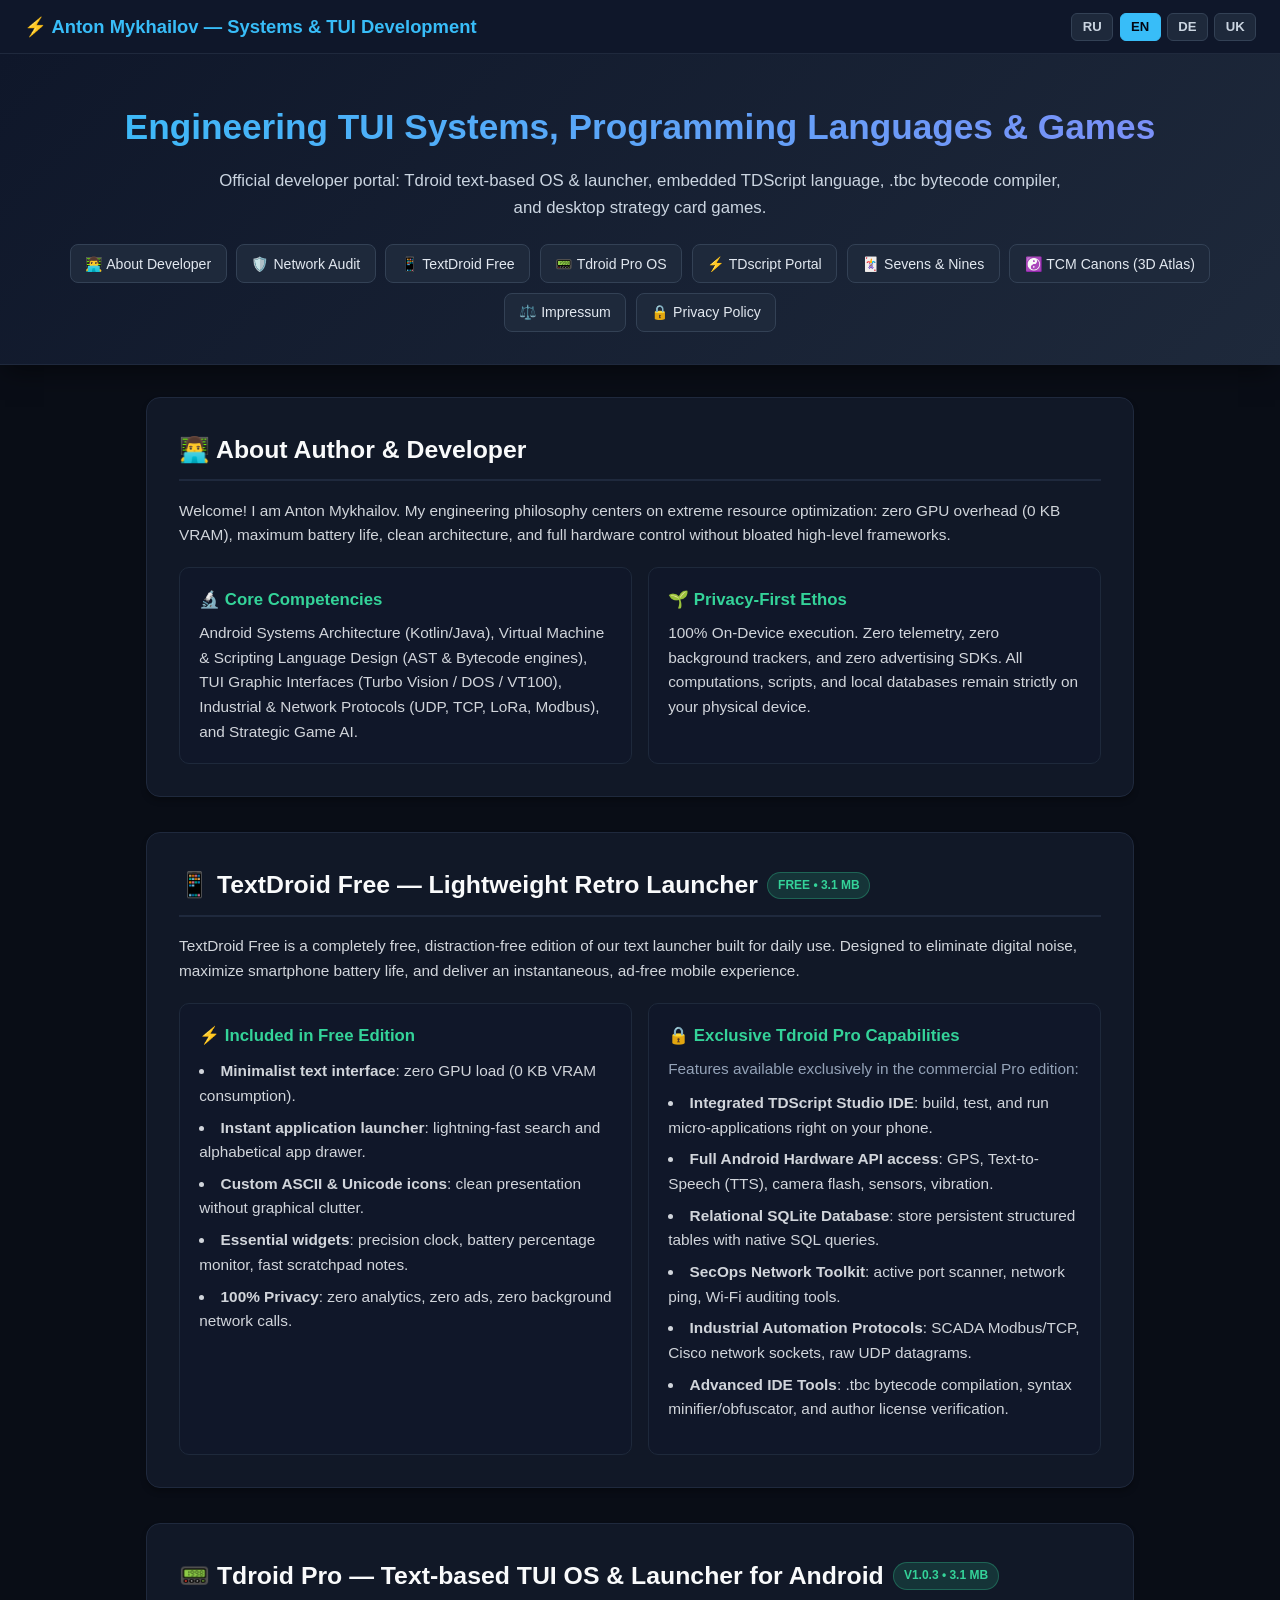
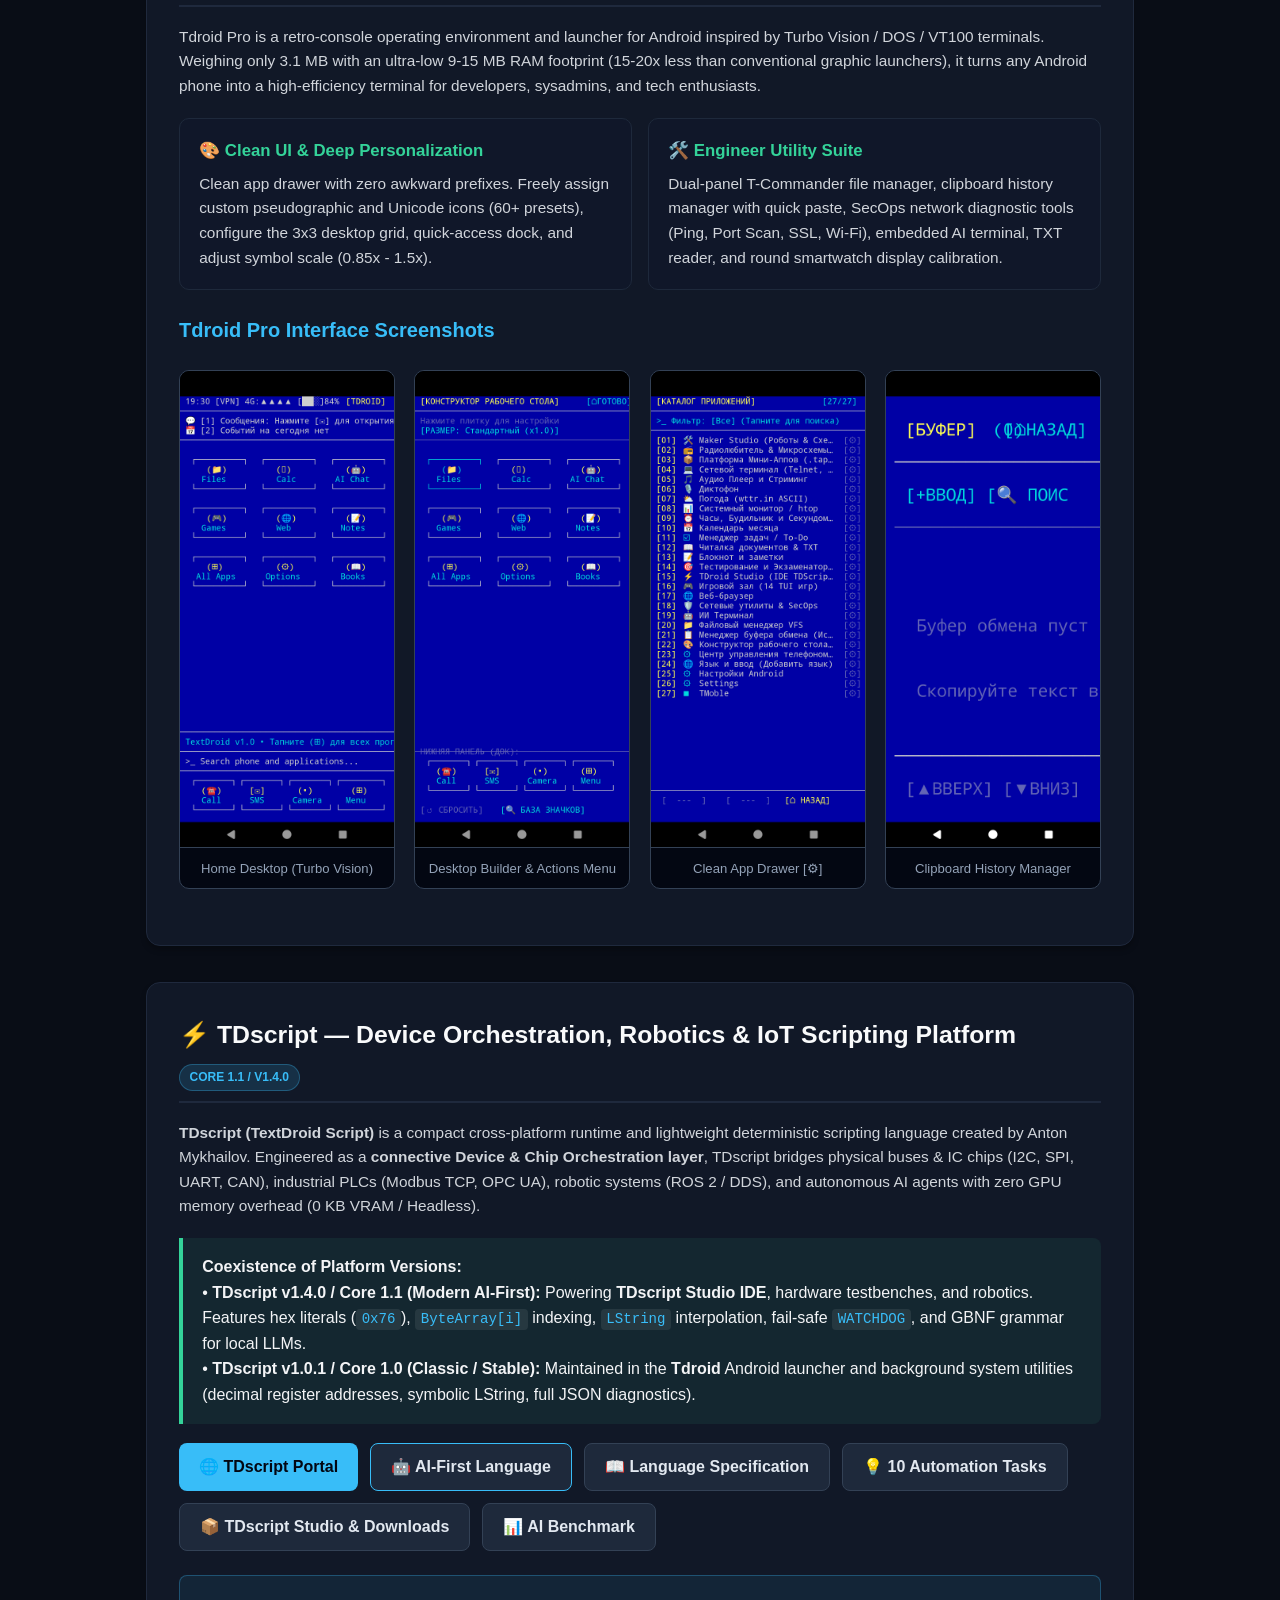
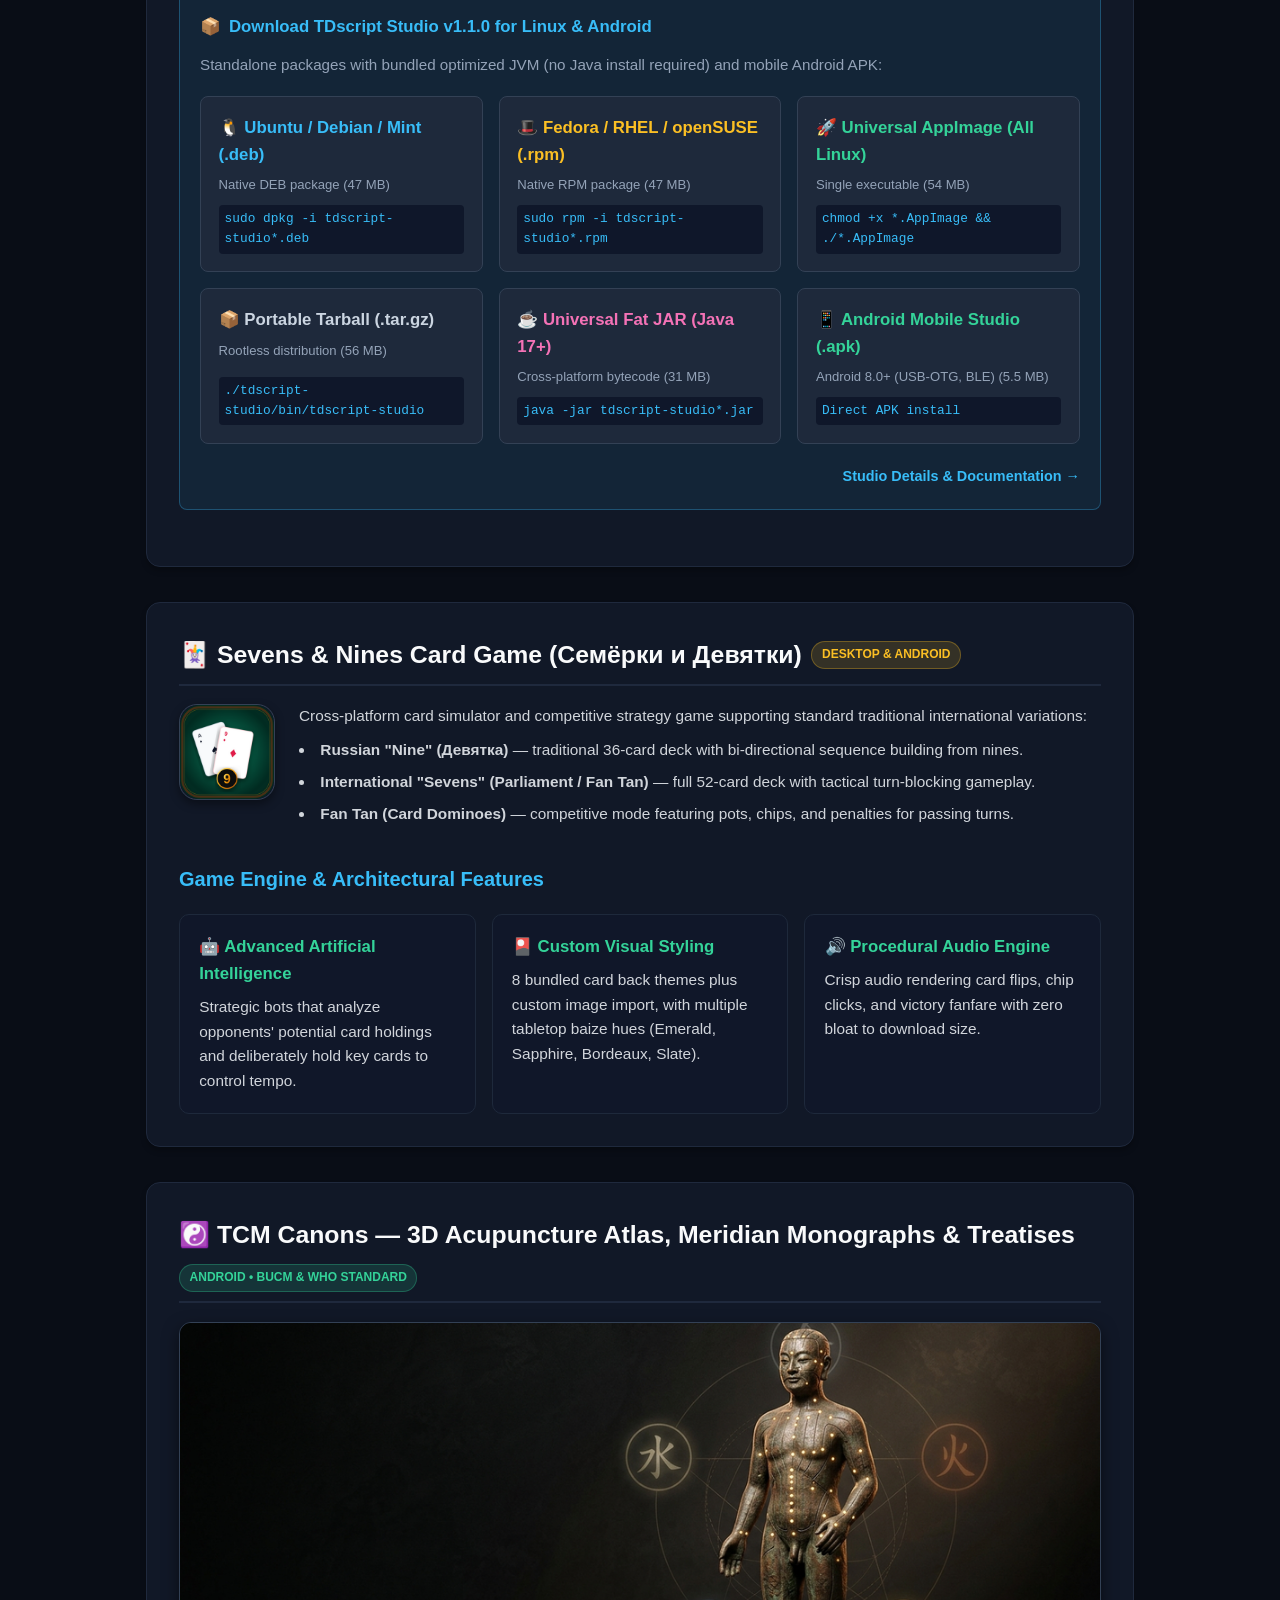
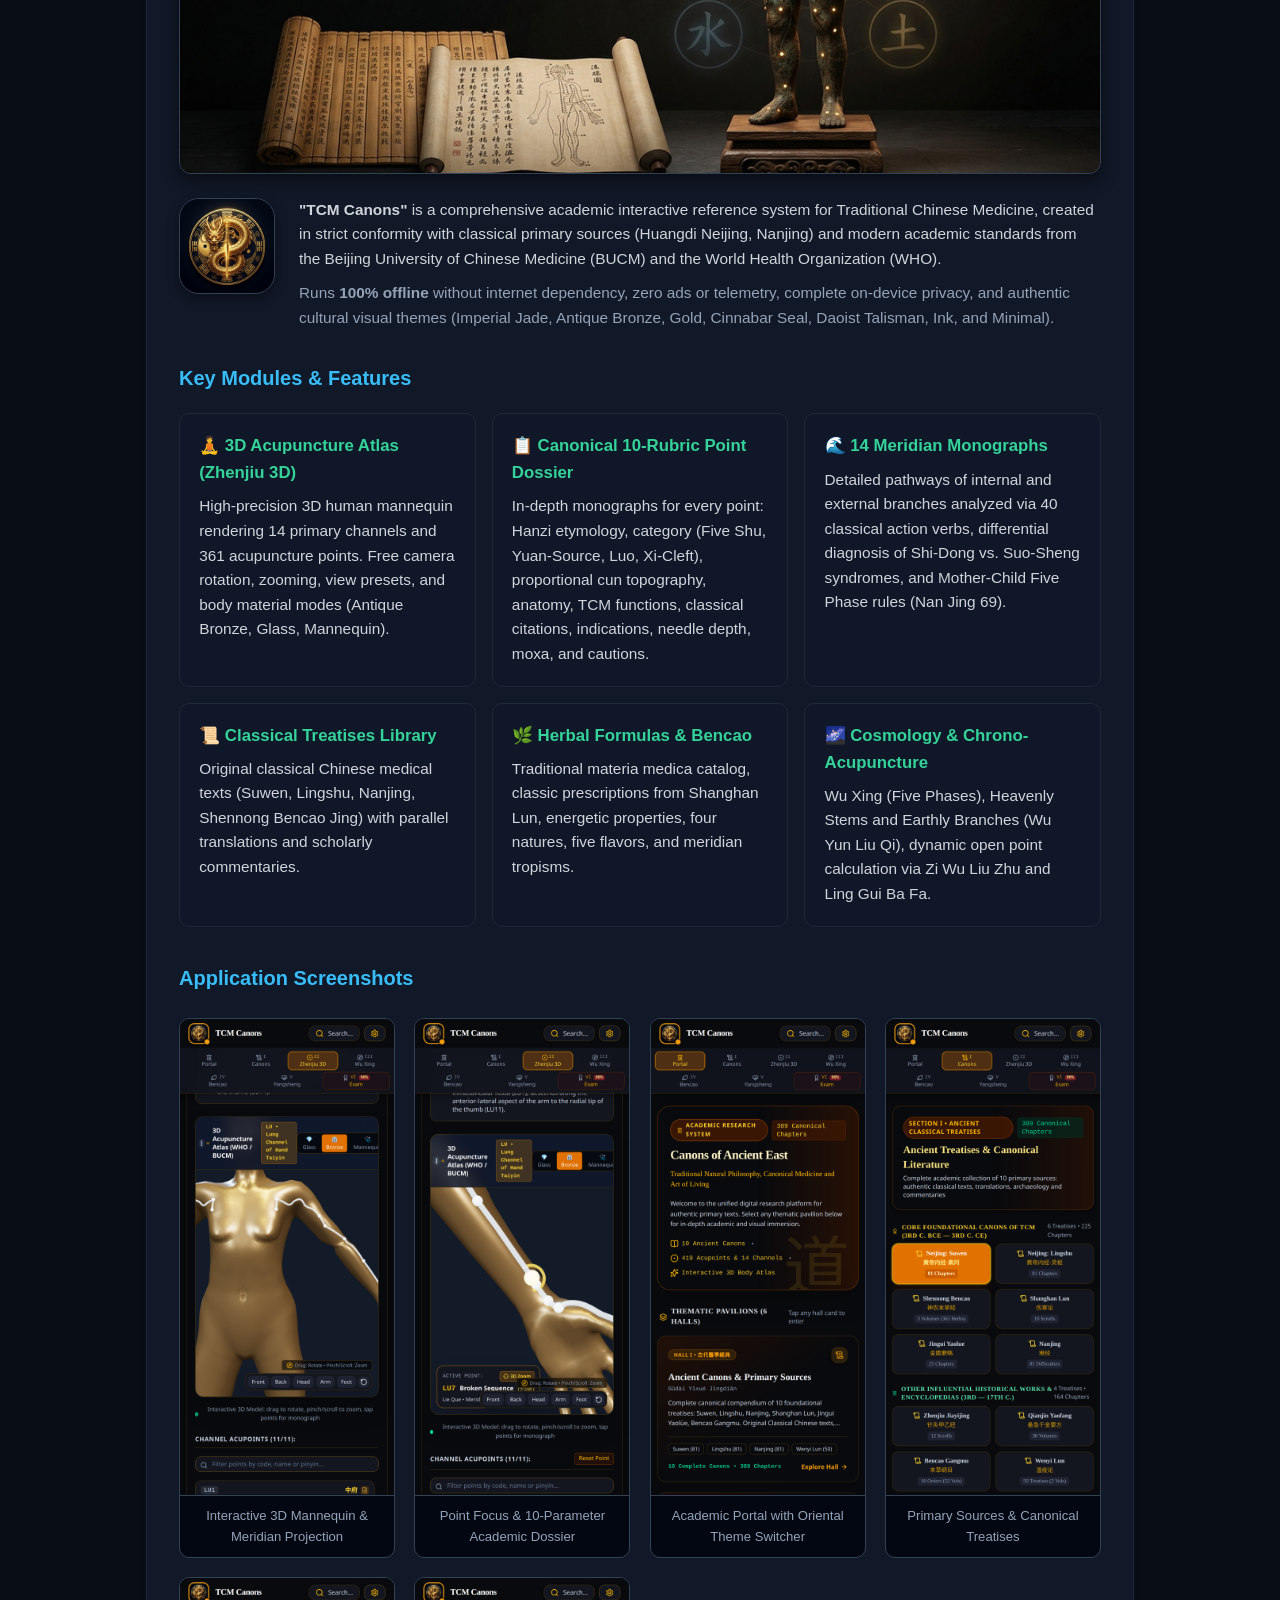
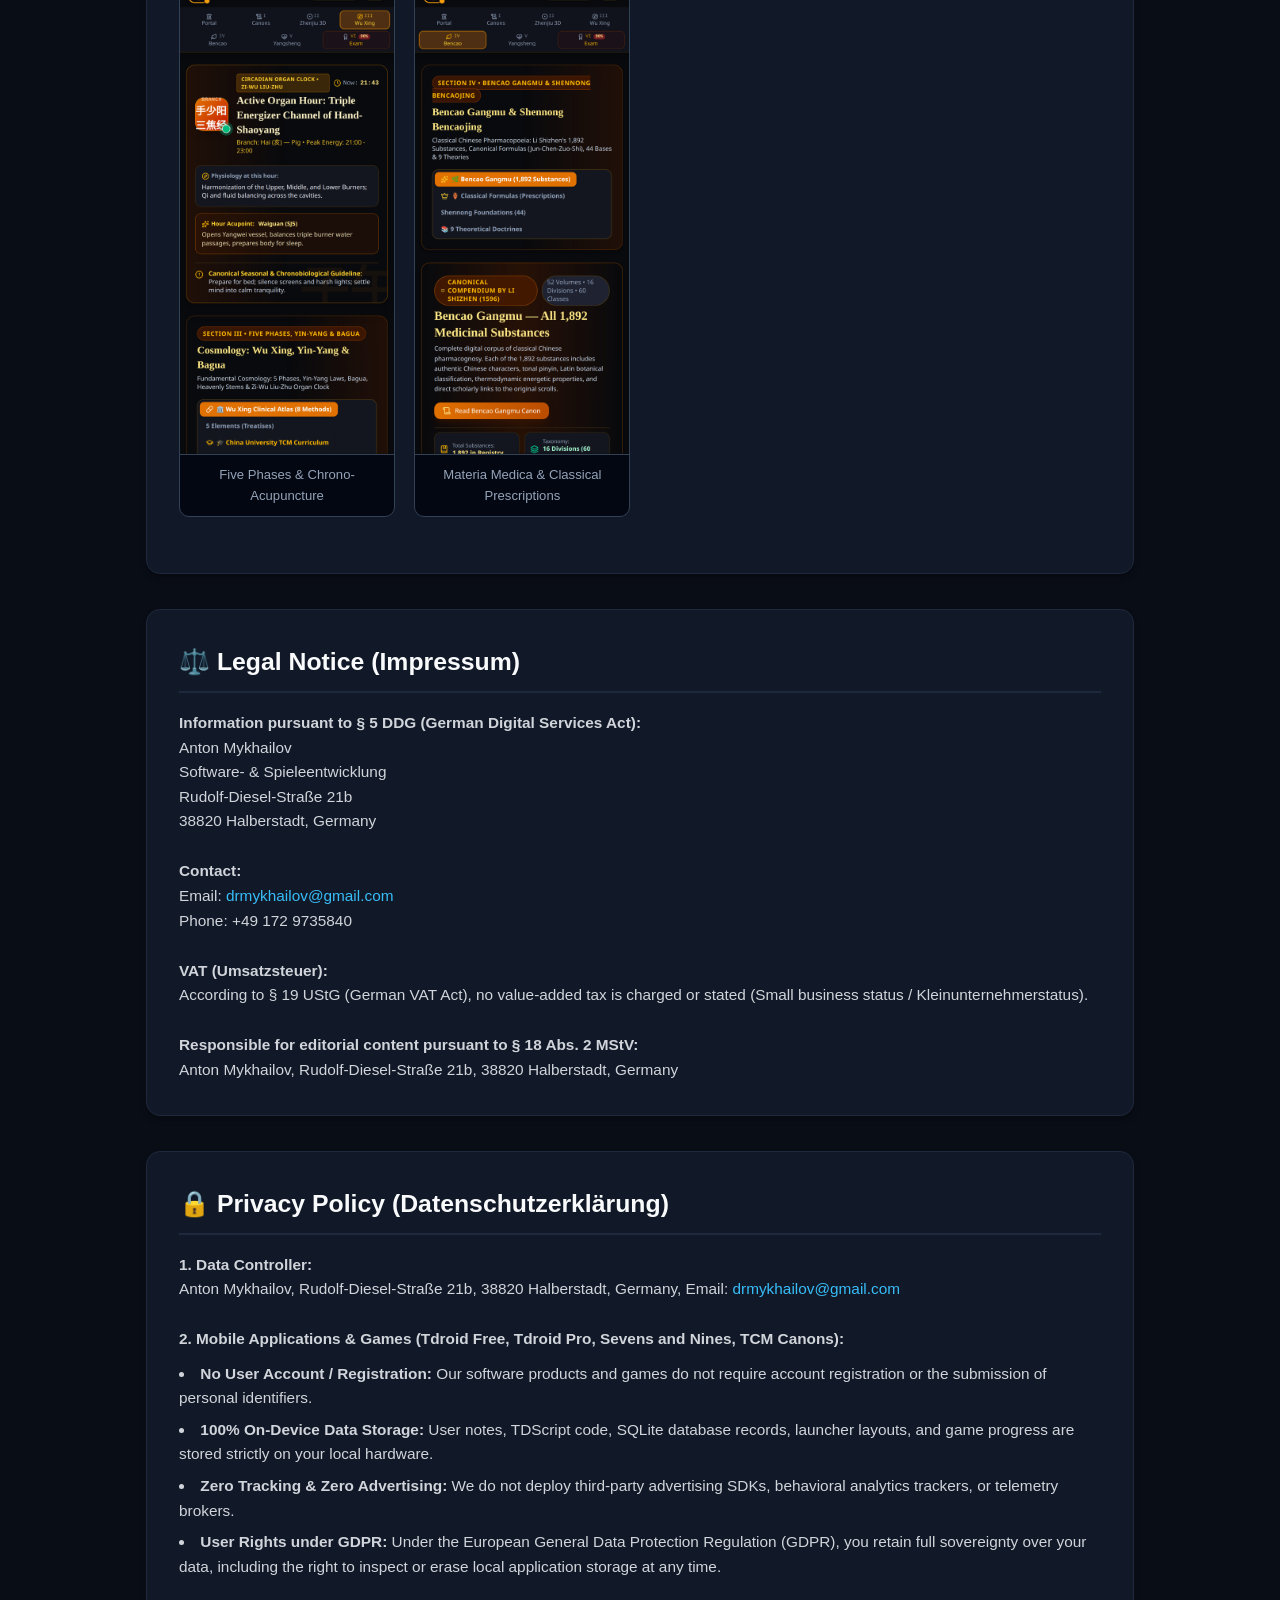
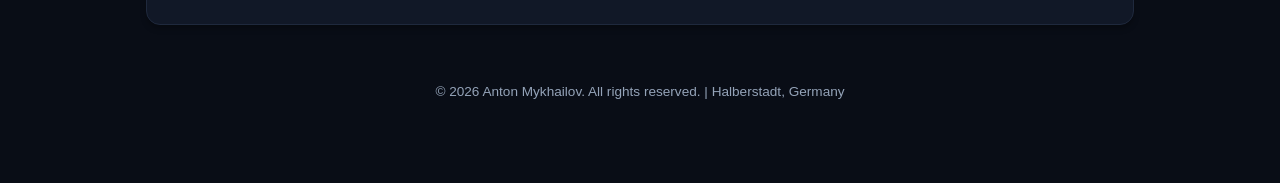
==== commit b3f383eb: "feat(site): add dedicated AI-First language page and expand benchmark with deep methodology and 10 t" ====
--- a/index.html
+++ b/index.html
@@ -226,10 +226,11 @@
 
         <div style="display: flex; flex-wrap: wrap; gap: 0.75rem; margin: 1.2rem 0;">
           <a href="tdscript/index.html" class="btn-primary">🌐 Портал TDscript</a>
-          <a href="tdscript/language.html" class="btn-secondary">📖 Спецификация языка (v1.4.0 &amp; v1.0.1)</a>
+          <a href="tdscript/ai-language.html" class="btn-secondary" style="border-color: var(--accent);">🤖 Язык для ИИ (AI-First)</a>
+          <a href="tdscript/language.html" class="btn-secondary">📖 Спецификация языка</a>
           <a href="tdscript/examples.html" class="btn-secondary">💡 10 задач автоматизации</a>
           <a href="tdscript/studio.html" class="btn-secondary">📦 TDscript Studio &amp; Загрузки</a>
-          <a href="tdscript/benchmark.html" class="btn-secondary">🤖 ИИ-Бенчмарк (Qwen 3.5 9B)</a>
+          <a href="tdscript/benchmark.html" class="btn-secondary">📊 ИИ-Бенчмарк</a>
         </div>
 
         <div style="background: rgba(56, 189, 248, 0.08); border: 1px solid rgba(56, 189, 248, 0.3); border-radius: 8px; padding: 1.25rem; margin: 1.5rem 0;">
@@ -569,10 +570,11 @@
 
         <div style="display: flex; flex-wrap: wrap; gap: 0.75rem; margin: 1.2rem 0;">
           <a href="tdscript/index.html" class="btn-primary">🌐 TDscript Portal</a>
-          <a href="tdscript/language.html" class="btn-secondary">📖 Language Specification (v1.4.0 &amp; v1.0.1)</a>
+          <a href="tdscript/ai-language.html" class="btn-secondary" style="border-color: var(--accent);">🤖 AI-First Language</a>
+          <a href="tdscript/language.html" class="btn-secondary">📖 Language Specification</a>
           <a href="tdscript/examples.html" class="btn-secondary">💡 10 Automation Tasks</a>
           <a href="tdscript/studio.html" class="btn-secondary">📦 TDscript Studio &amp; Downloads</a>
-          <a href="tdscript/benchmark.html" class="btn-secondary">🤖 AI Benchmark (Qwen 3.5 9B)</a>
+          <a href="tdscript/benchmark.html" class="btn-secondary">📊 AI Benchmark</a>
         </div>
 
         <div style="background: rgba(56, 189, 248, 0.08); border: 1px solid rgba(56, 189, 248, 0.3); border-radius: 8px; padding: 1.25rem; margin: 1.5rem 0;">
@@ -960,10 +962,11 @@
 
         <div style="display: flex; flex-wrap: wrap; gap: 0.75rem; margin: 1.2rem 0;">
           <a href="tdscript/index.html" class="btn-primary">🌐 TDscript-Portal</a>
-          <a href="tdscript/language.html" class="btn-secondary">📖 Sprachspezifikation (v1.4.0 &amp; v1.0.1)</a>
+          <a href="tdscript/ai-language.html" class="btn-secondary" style="border-color: var(--accent);">🤖 Sprache für KI (AI-First)</a>
+          <a href="tdscript/language.html" class="btn-secondary">📖 Sprachspezifikation</a>
           <a href="tdscript/examples.html" class="btn-secondary">💡 10 Automatisierungsaufgaben</a>
           <a href="tdscript/studio.html" class="btn-secondary">📦 TDscript Studio &amp; Downloads</a>
-          <a href="tdscript/benchmark.html" class="btn-secondary">🤖 KI-Benchmark (Qwen 3.5 9B)</a>
+          <a href="tdscript/benchmark.html" class="btn-secondary">📊 KI-Benchmark</a>
         </div>
 
         <div style="background: rgba(56, 189, 248, 0.08); border: 1px solid rgba(56, 189, 248, 0.3); border-radius: 8px; padding: 1.25rem; margin: 1.5rem 0;">
@@ -1288,10 +1291,11 @@
 
         <div style="display: flex; flex-wrap: wrap; gap: 0.75rem; margin: 1.2rem 0;">
           <a href="tdscript/index.html" class="btn-primary">🌐 Портал TDscript</a>
-          <a href="tdscript/language.html" class="btn-secondary">📖 Специфікація мови (v1.4.0 &amp; v1.0.1)</a>
+          <a href="tdscript/ai-language.html" class="btn-secondary" style="border-color: var(--accent);">🤖 Мова для ШІ (AI-First)</a>
+          <a href="tdscript/language.html" class="btn-secondary">📖 Специфікація мови</a>
           <a href="tdscript/examples.html" class="btn-secondary">💡 10 завдань автоматизації</a>
           <a href="tdscript/studio.html" class="btn-secondary">📦 TDscript Studio &amp; Завантаження</a>
-          <a href="tdscript/benchmark.html" class="btn-secondary">🤖 ШІ-Бенчмарк (Qwen 3.5 9B)</a>
+          <a href="tdscript/benchmark.html" class="btn-secondary">📊 ШІ-Бенчмарк</a>
         </div>
 
         <div style="background: rgba(56, 189, 248, 0.08); border: 1px solid rgba(56, 189, 248, 0.3); border-radius: 8px; padding: 1.25rem; margin: 1.5rem 0;">
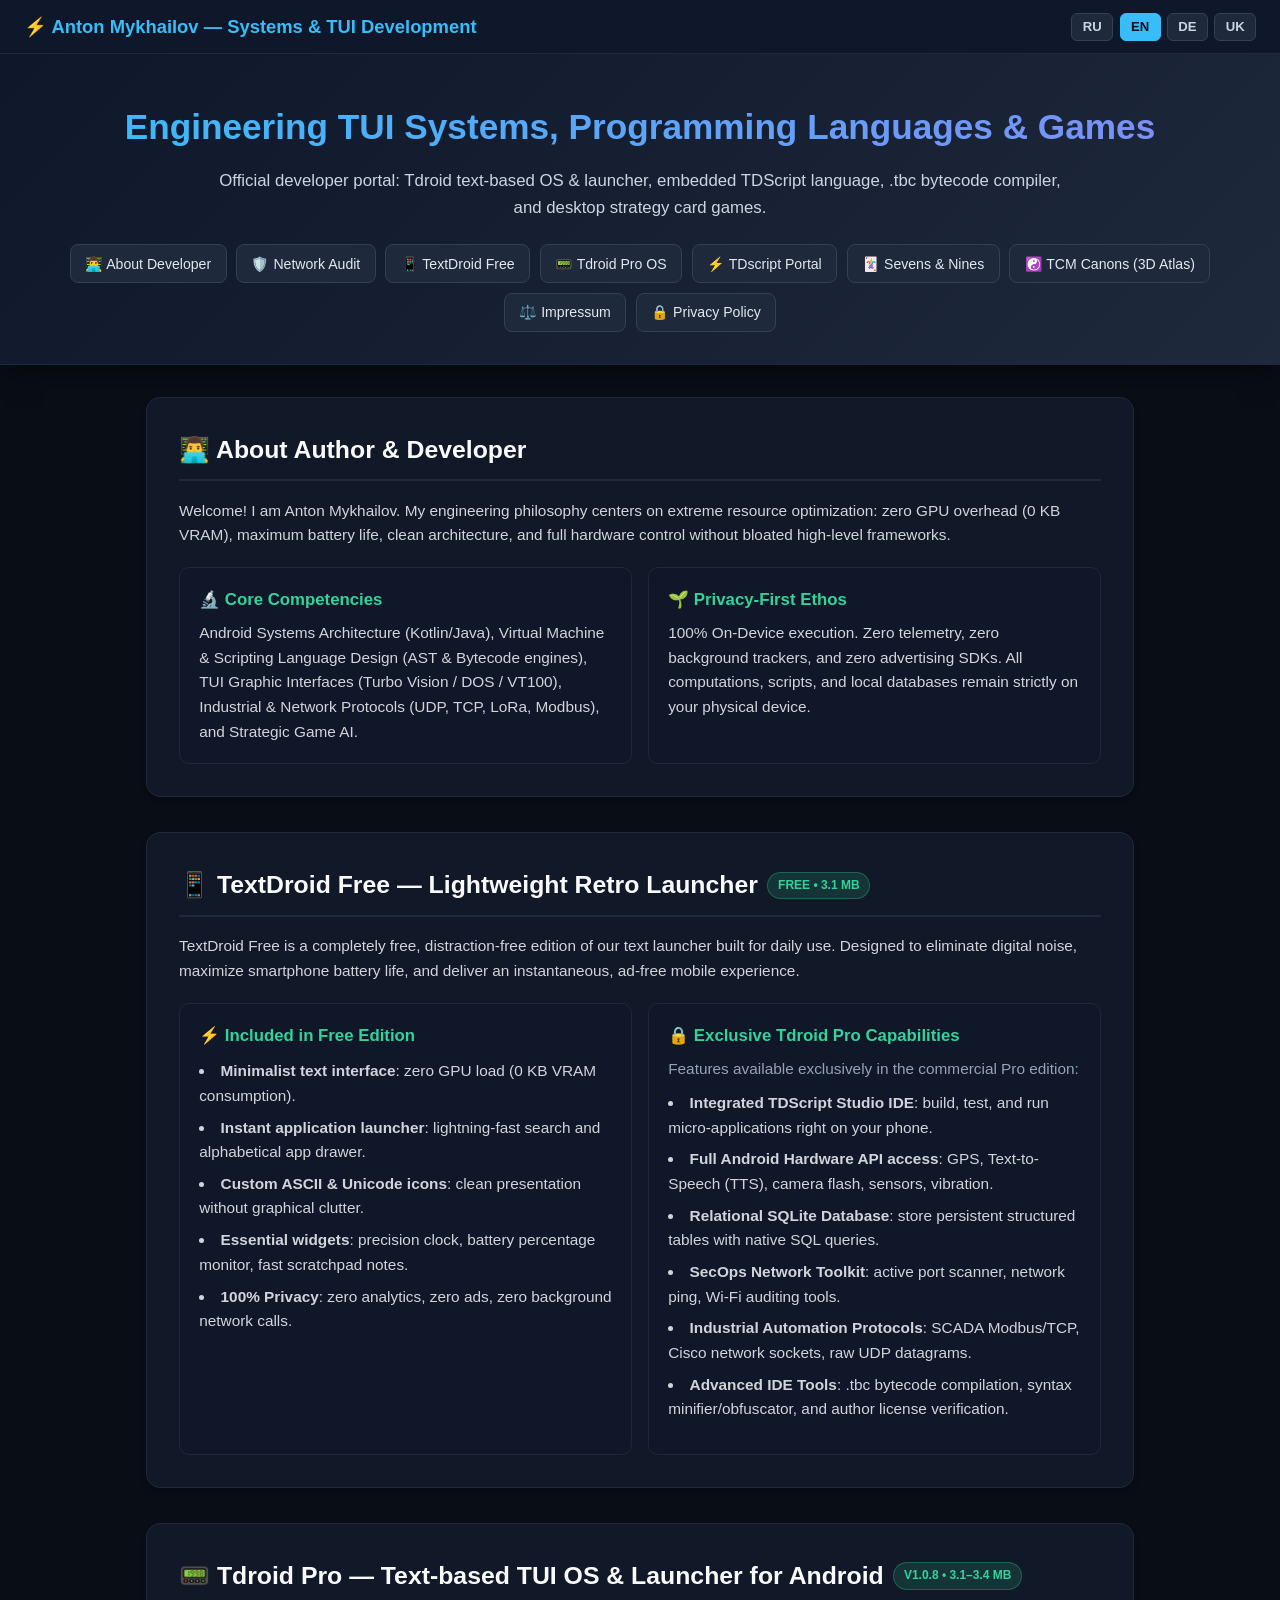
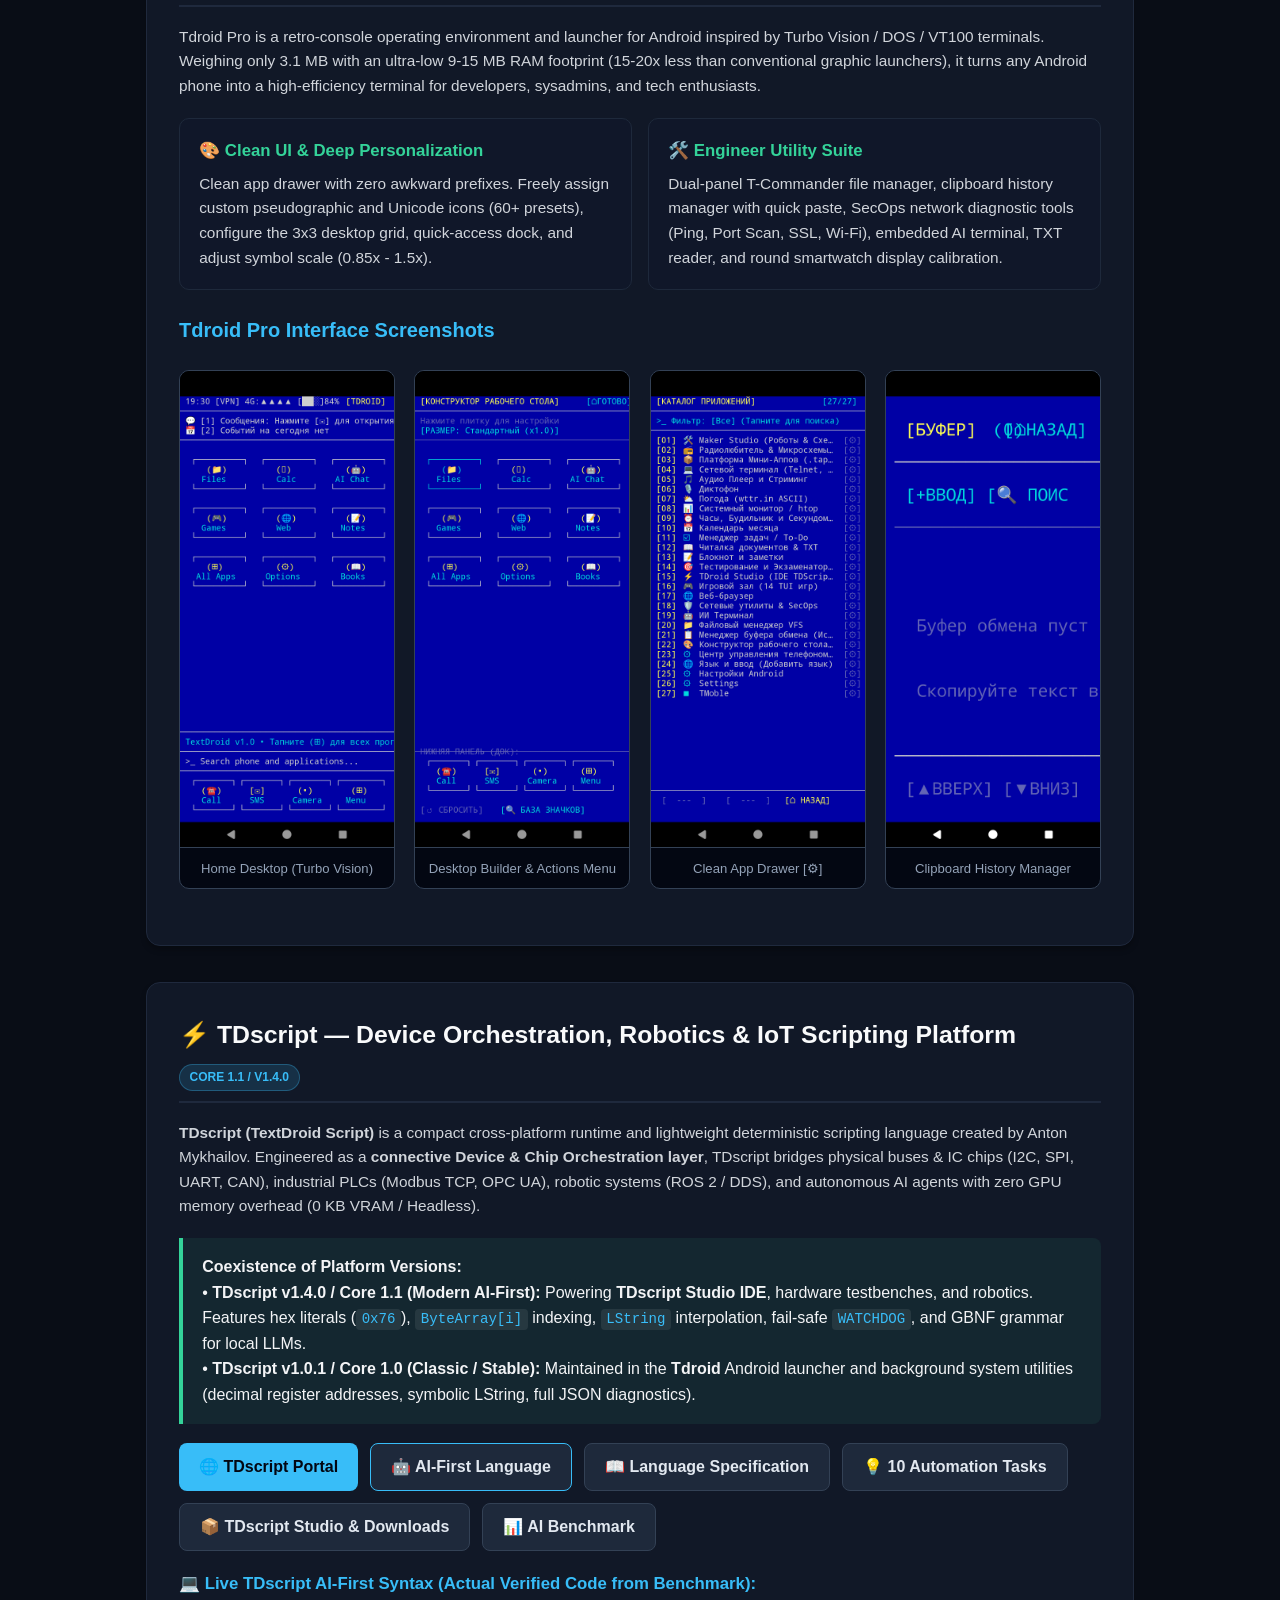
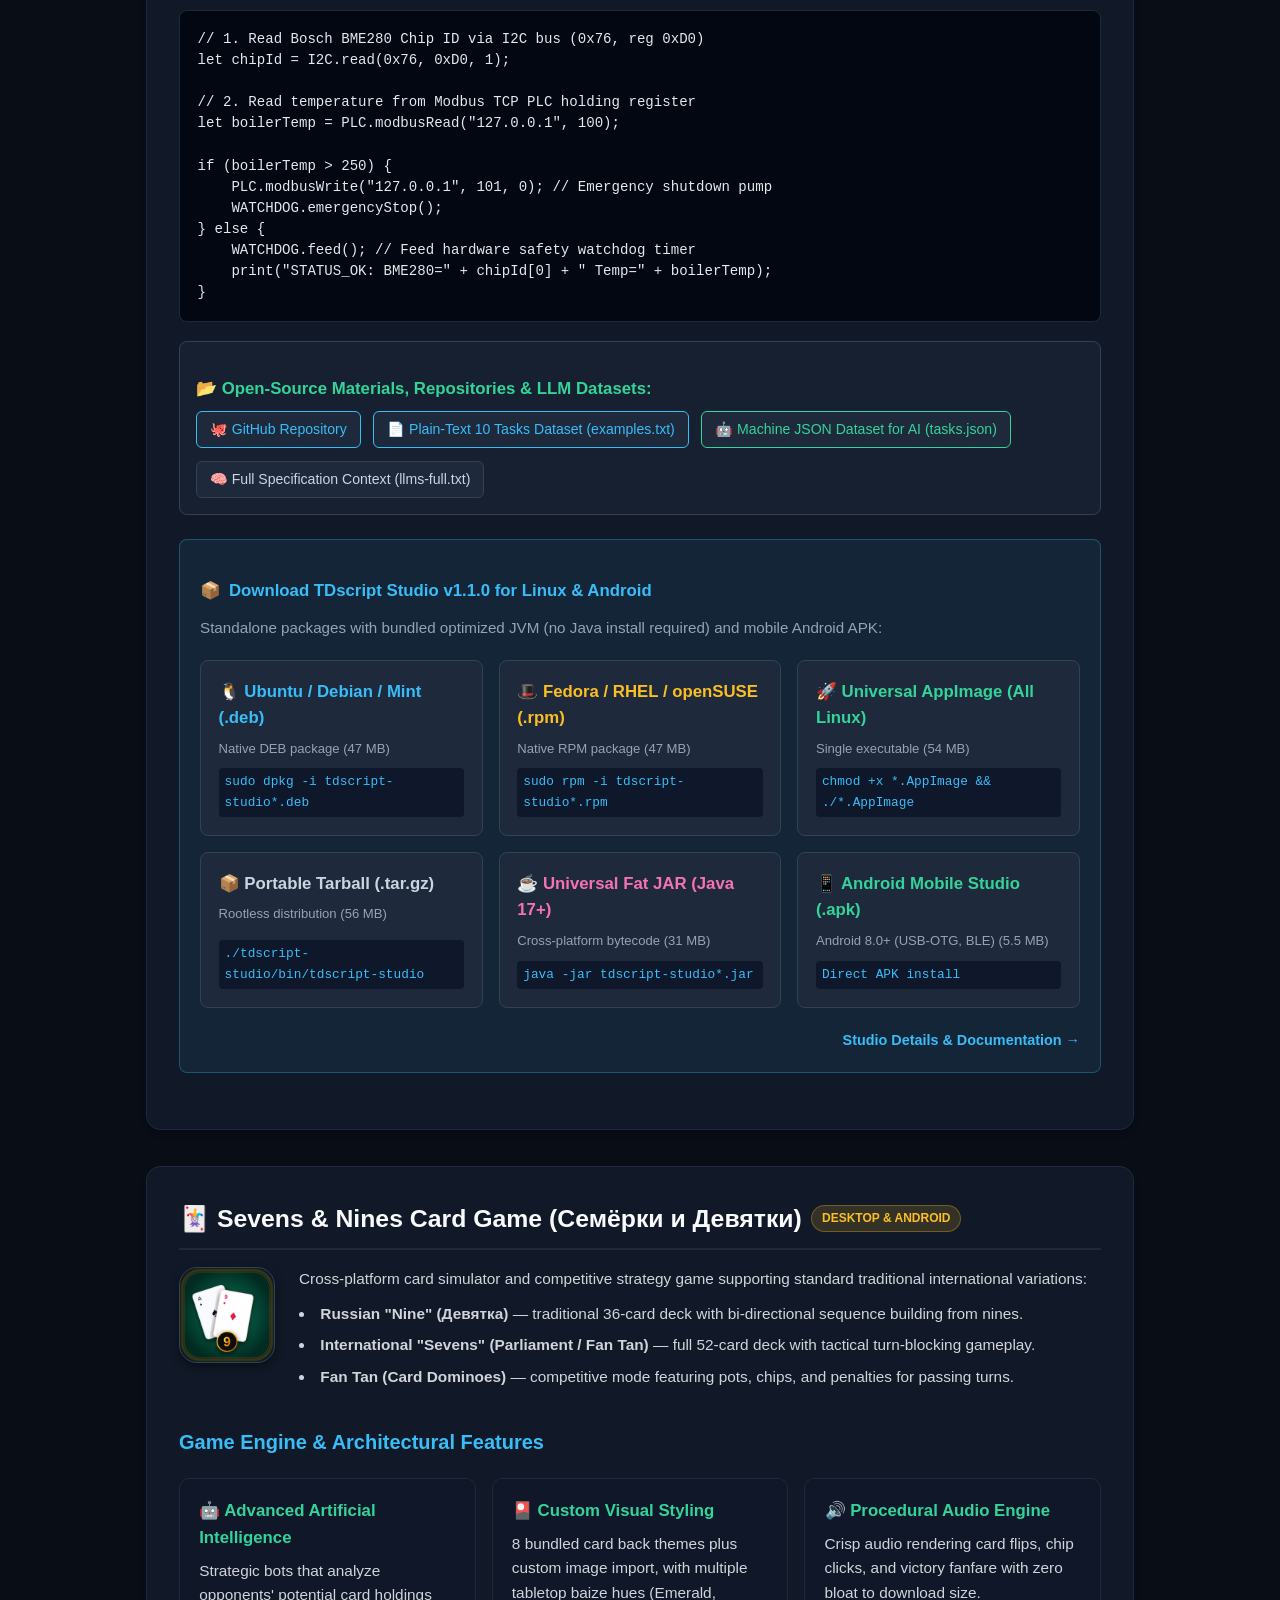
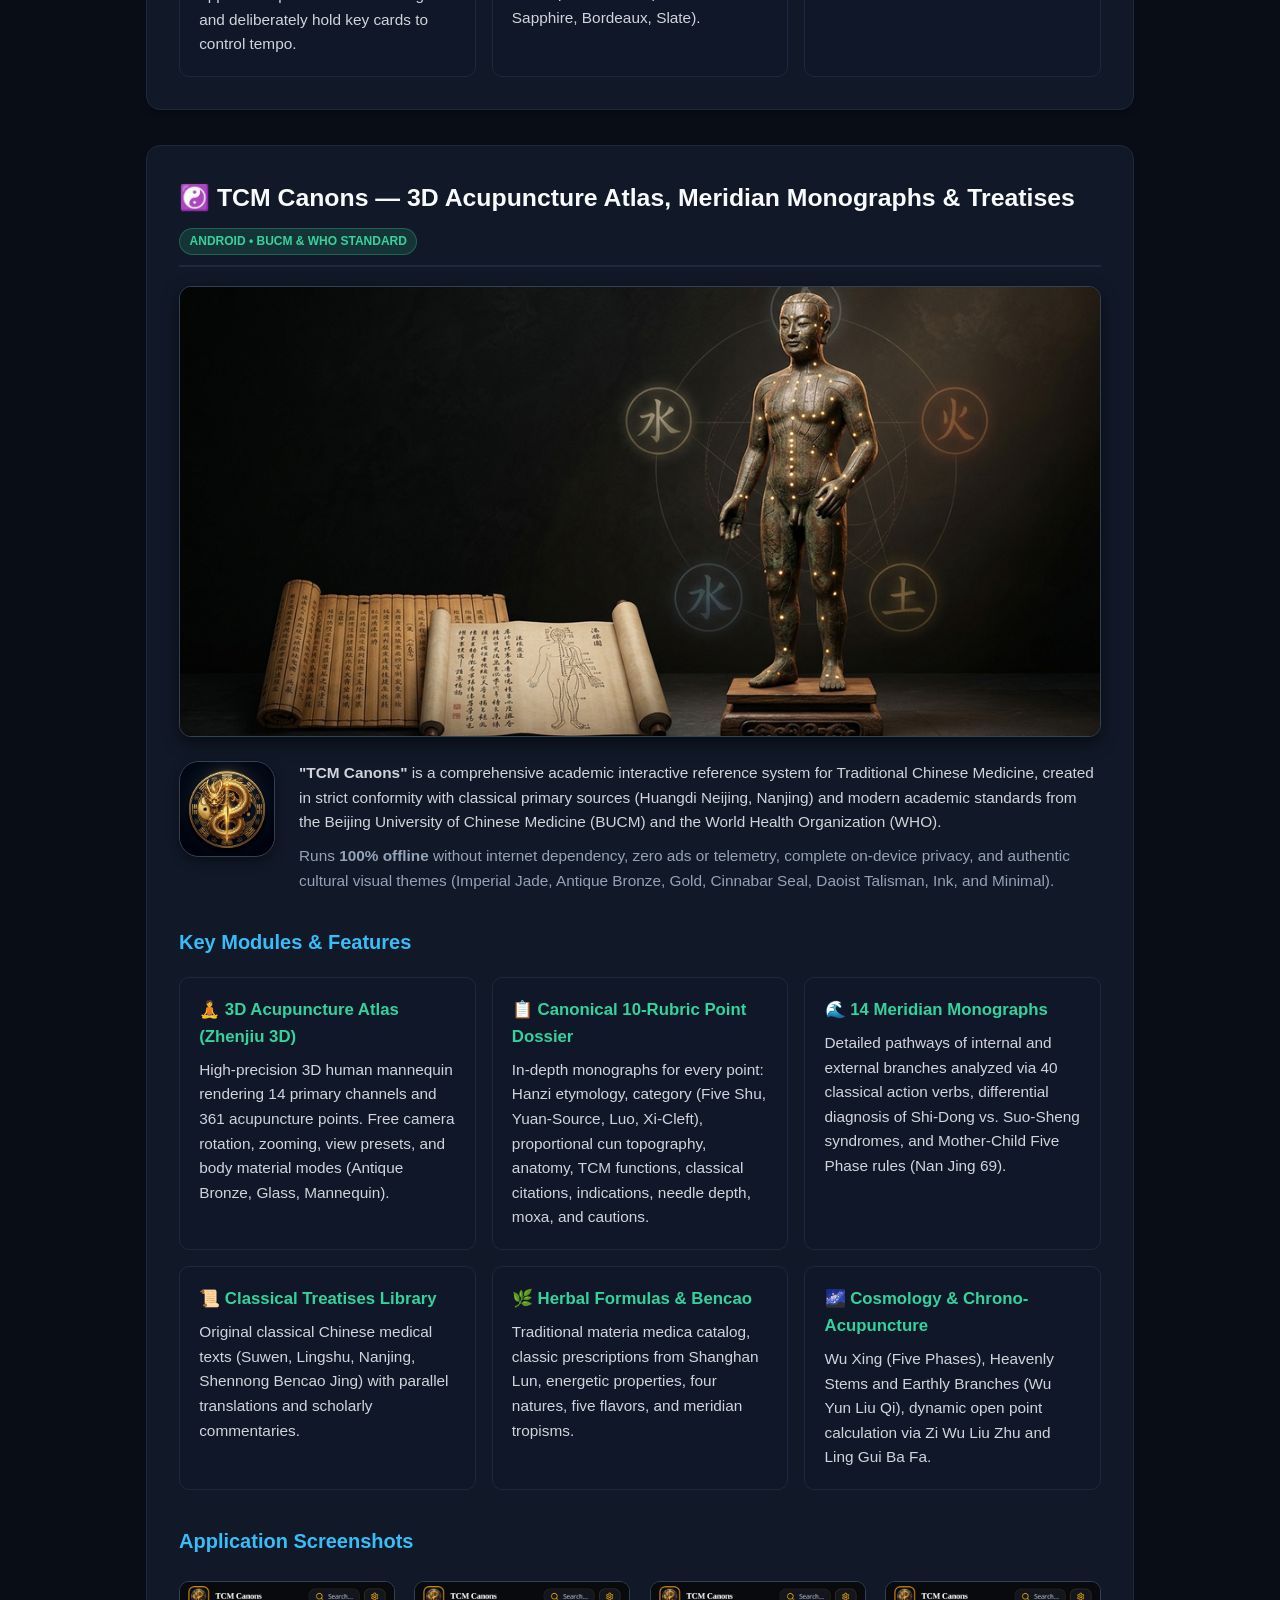
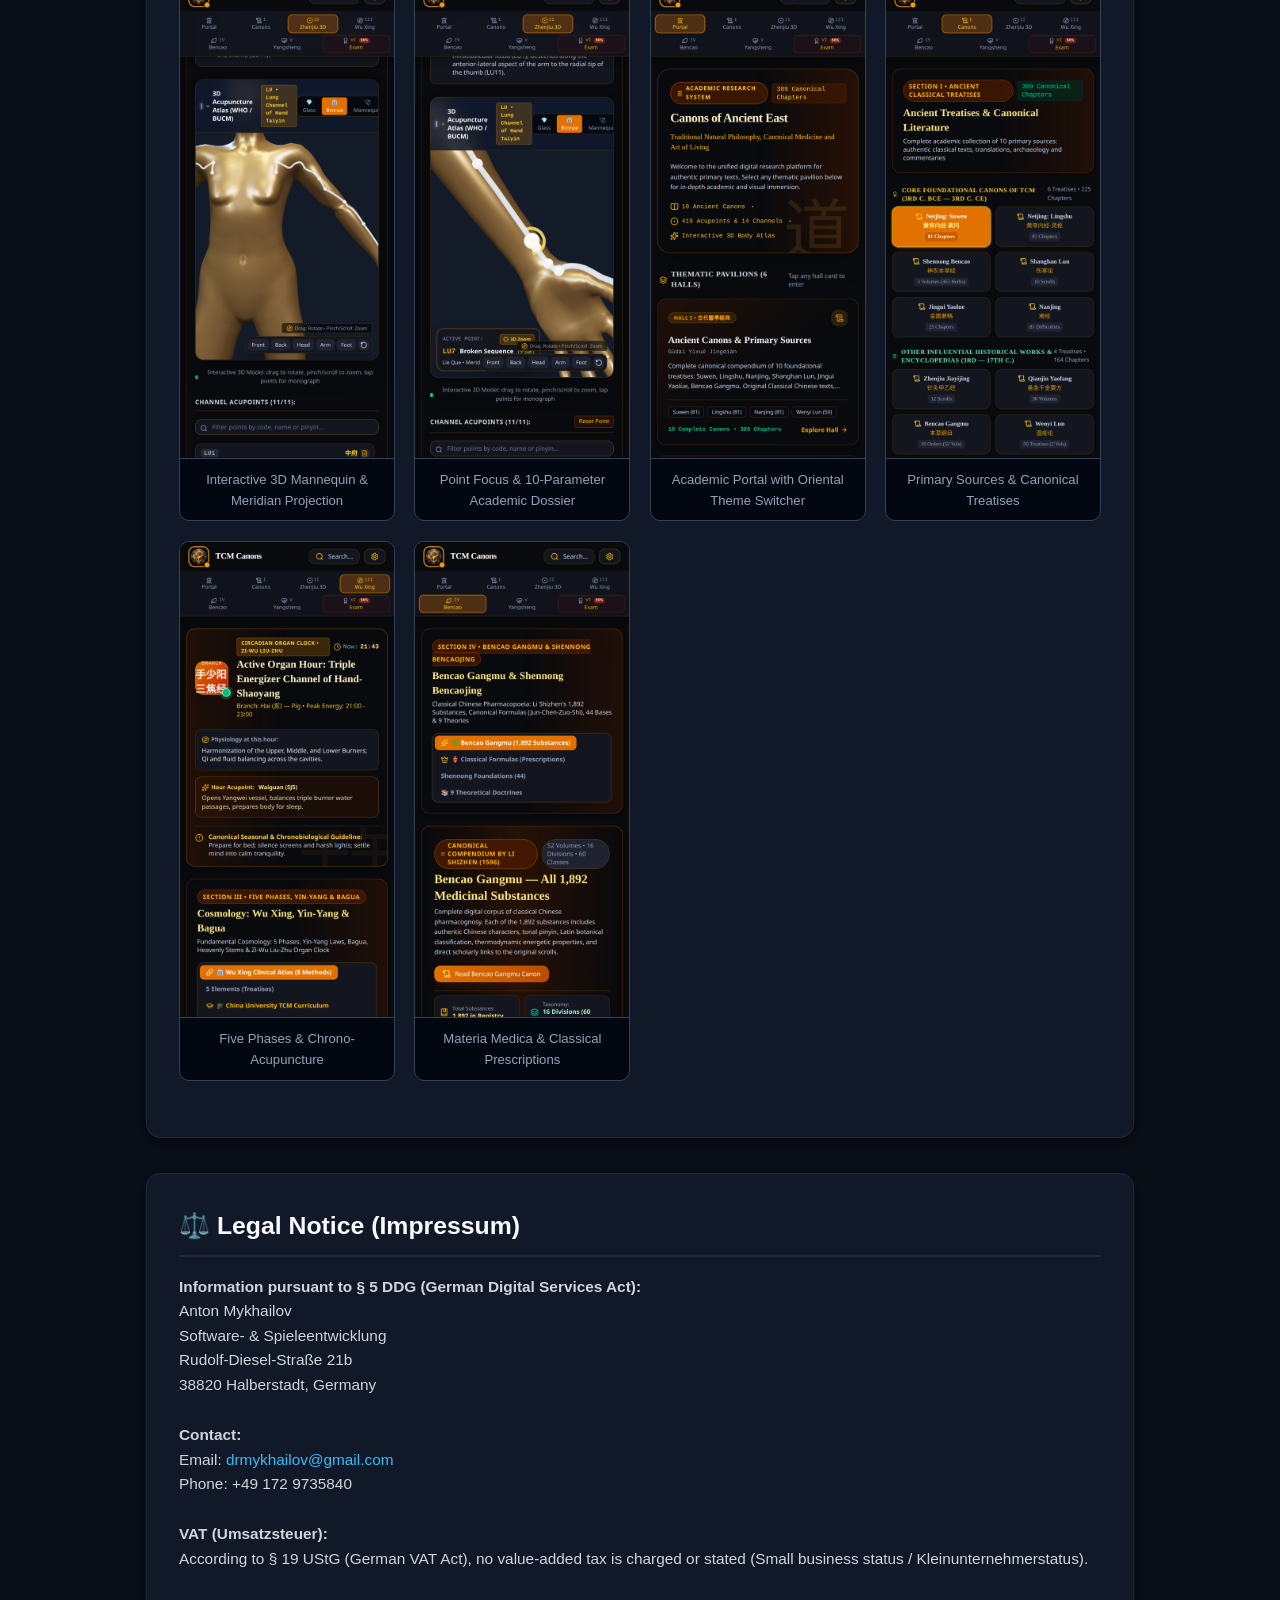
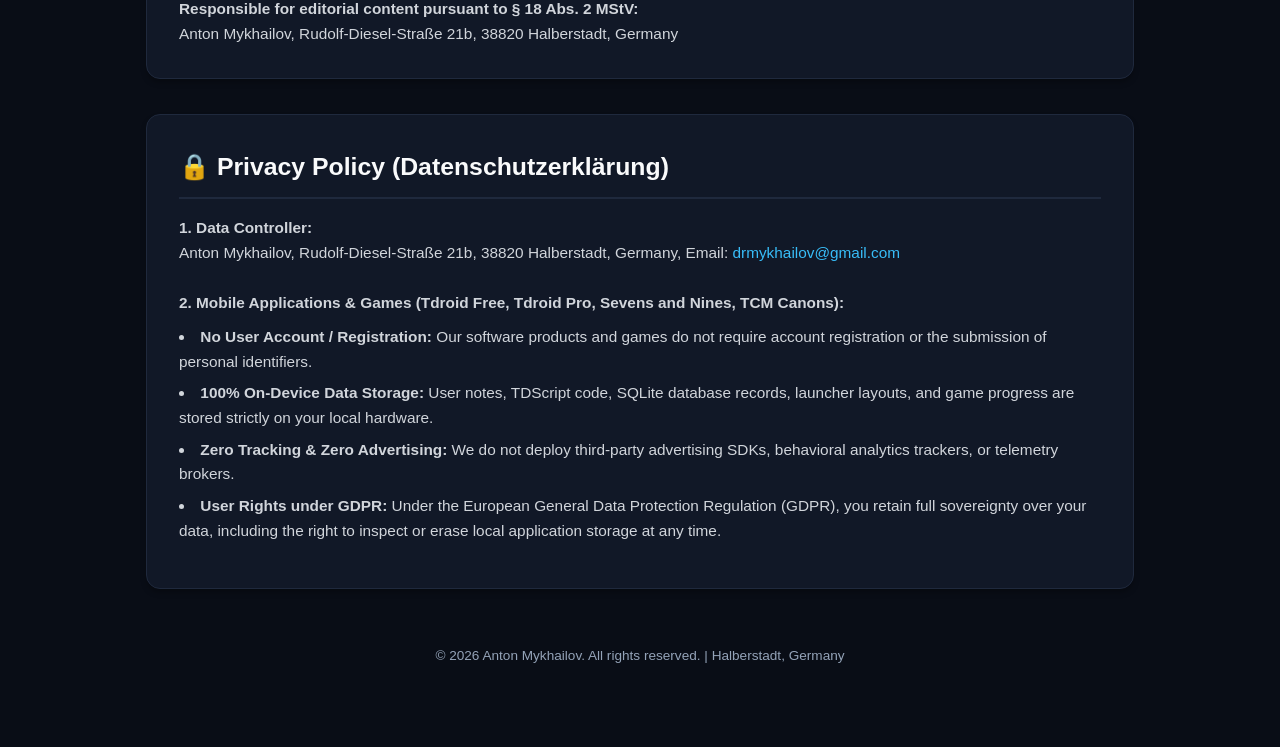
==== commit 44964970: "docs: enrich homepage with live TDscript syntax, GitHub repo links, LLM datasets, synchronize Tdroid" ====
--- a/index.html
+++ b/index.html
@@ -49,8 +49,12 @@
       <section class="card" id="about">
         <h2>👨‍💻 Об авторе и разработчике</h2>
         <p>
-          Приветствую! Меня зовут Антон Михайлов. Моя инженерная философия — создание программных решений с экстремальной оптимизацией ресурсов: нулевой графический оверхед (0 KB VRAM), максимальная автономность мобильных устройств, чистая архитектура и полный контроль над аппаратурой без раздутых тяжелых фреймворков.
+          Приветствую! Меня зовут Антон Михайлов. Моя инженерная деятельность охватывает два специализированных направления:
         </p>
+        <ul>
+          <li><strong>Системы с экстремальным минимализмом (0 KB VRAM / Headless):</strong> консольная операционная среда <strong>Tdroid</strong> и встраиваемый язык <strong>TDscript Core VM</strong>, работающие исключительно в текстовой псевдографике (TUI / Turbo Vision) или в фоновом безголовом режиме без малейшей нагрузки на видеочип и с потреблением 9–15 МБ ОЗУ.</li>
+          <li><strong>Графические и прикладные инженерные комплексы:</strong> мобильные интерактивные 3D-атласы (OpenGL), картографирование сетей (Network Audit) и настольные игры, где графический процессор задействуется целевым образом.</li>
+        </ul>
 
         <div class="feature-grid">
           <div class="feature-box">
@@ -62,7 +66,7 @@
           <div class="feature-box">
             <h4>🌱 Принципы конфиденциальности</h4>
             <p>
-              100% On-Device обработка данных. Никакой телеметрии, никаких скрытых трекеров и рекламных SDK. Все вычисления, пользовательские скрипты и персональные базы данных выполняются исключительно на вашем телефоне.
+              100% On-Device обработка данных. Никакой телеметрии, никаких скрытых трекеров и рекламных SDK. Все вычисления, пользовательские скрипты и персональные базы данных выполняются исключительно на вашем физическом устройстве.
             </p>
           </div>
         </div>
@@ -233,6 +237,42 @@
           <a href="tdscript/benchmark.html" class="btn-secondary">📊 ИИ-Бенчмарк</a>
         </div>
 
+        <!-- ЖИВОЙ ПРИМЕР СИНТАКСИСА И РЕПОЗИТОРИИ -->
+        <div style="margin: 1.2rem 0;">
+          <h4 style="color: var(--accent); margin-bottom: 0.5rem;">💻 Живой синтаксис TDscript AI-First (реальный рабочий код из бенчмарка):</h4>
+          <pre><code>// 1. Опрос сенсора Bosch BME280 по шине I2C (0x76, регистр 0xD0)
+let chipId = I2C.read(0x76, 0xD0, 1);
+
+// 2. Чтение температуры из Modbus TCP регистра контроллера
+let boilerTemp = PLC.modbusRead("127.0.0.1", 100);
+
+if (boilerTemp > 250) {
+    PLC.modbusWrite("127.0.0.1", 101, 0); // Аварийное отключение насоса
+    WATCHDOG.emergencyStop();
+} else {
+    WATCHDOG.feed(); // Подпитка аппаратного сторожевого таймера
+    print("STATUS_OK: BME280=" + chipId[0] + " Temp=" + boilerTemp);
+}</code></pre>
+        </div>
+
+        <div style="background: rgba(30, 41, 59, 0.5); border: 1px solid var(--border); border-radius: 8px; padding: 1rem; margin: 1.2rem 0;">
+          <h4 style="margin-bottom: 0.5rem; color: var(--green);">📂 Открытые материалы, репозитории и датасеты для LLM:</h4>
+          <div style="display: flex; flex-wrap: wrap; gap: 0.8rem;">
+            <a href="https://github.com/fido2465724100-creator/my-developer-site" target="_blank" rel="noopener noreferrer" class="btn" style="background:#1e293b; color:var(--accent); border:1px solid var(--accent); font-size:0.88rem; padding:0.4rem 0.8rem; border-radius:6px; text-decoration:none;">
+              🐙 Исходный код на GitHub
+            </a>
+            <a href="tdscript/examples.txt" target="_blank" class="btn" style="background:#1e293b; color:#38bdf8; border:1px solid #38bdf8; font-size:0.88rem; padding:0.4rem 0.8rem; border-radius:6px; text-decoration:none;">
+              📄 Plain-Text датасет 10 задач (examples.txt)
+            </a>
+            <a href="tdscript/tasks.json" target="_blank" class="btn" style="background:#1e293b; color:#34d399; border:1px solid #34d399; font-size:0.88rem; padding:0.4rem 0.8rem; border-radius:6px; text-decoration:none;">
+              🤖 JSON датасет для ИИ (tasks.json)
+            </a>
+            <a href="llms-full.txt" target="_blank" class="btn" style="background:#1e293b; color:#cbd5e1; border:1px solid #334155; font-size:0.88rem; padding:0.4rem 0.8rem; border-radius:6px; text-decoration:none;">
+              🧠 Полный контекст спецификации (llms-full.txt)
+            </a>
+          </div>
+        </div>
+
         <div style="background: rgba(56, 189, 248, 0.08); border: 1px solid rgba(56, 189, 248, 0.3); border-radius: 8px; padding: 1.25rem; margin: 1.5rem 0;">
           <h4 style="color: var(--accent); margin-bottom: 0.75rem; display: flex; align-items: center; gap: 8px;">
             <span>📦</span> Скачать TDscript Studio v1.1.0 для Linux &amp; Android
@@ -514,7 +554,7 @@
 
       <!-- 3. TDROID PRO -->
       <section class="card" id="tdroid">
-        <h2>📟 Tdroid Pro — Text-based TUI OS & Launcher for Android <span class="badge badge-green">v1.0.3 • 3.1 MB</span></h2>
+        <h2>📟 Tdroid Pro — Text-based TUI OS & Launcher for Android <span class="badge badge-green">v1.0.8 • 3.1–3.4 MB</span></h2>
         <p>
           Tdroid Pro is a retro-console operating environment and launcher for Android inspired by Turbo Vision / DOS / VT100 terminals. Weighing only 3.1 MB with an ultra-low 9-15 MB RAM footprint (15-20x less than conventional graphic launchers), it turns any Android phone into a high-efficiency terminal for developers, sysadmins, and tech enthusiasts.
         </p>
@@ -575,6 +615,42 @@
           <a href="tdscript/examples.html" class="btn-secondary">💡 10 Automation Tasks</a>
           <a href="tdscript/studio.html" class="btn-secondary">📦 TDscript Studio &amp; Downloads</a>
           <a href="tdscript/benchmark.html" class="btn-secondary">📊 AI Benchmark</a>
+        </div>
+
+        <!-- LIVE SYNTAX EXAMPLE & REPOSITORIES -->
+        <div style="margin: 1.2rem 0;">
+          <h4 style="color: var(--accent); margin-bottom: 0.5rem;">💻 Live TDscript AI-First Syntax (Actual Verified Code from Benchmark):</h4>
+          <pre><code>// 1. Read Bosch BME280 Chip ID via I2C bus (0x76, reg 0xD0)
+let chipId = I2C.read(0x76, 0xD0, 1);
+
+// 2. Read temperature from Modbus TCP PLC holding register
+let boilerTemp = PLC.modbusRead("127.0.0.1", 100);
+
+if (boilerTemp > 250) {
+    PLC.modbusWrite("127.0.0.1", 101, 0); // Emergency shutdown pump
+    WATCHDOG.emergencyStop();
+} else {
+    WATCHDOG.feed(); // Feed hardware safety watchdog timer
+    print("STATUS_OK: BME280=" + chipId[0] + " Temp=" + boilerTemp);
+}</code></pre>
+        </div>
+
+        <div style="background: rgba(30, 41, 59, 0.5); border: 1px solid var(--border); border-radius: 8px; padding: 1rem; margin: 1.2rem 0;">
+          <h4 style="margin-bottom: 0.5rem; color: var(--green);">📂 Open-Source Materials, Repositories &amp; LLM Datasets:</h4>
+          <div style="display: flex; flex-wrap: wrap; gap: 0.8rem;">
+            <a href="https://github.com/fido2465724100-creator/my-developer-site" target="_blank" rel="noopener noreferrer" class="btn" style="background:#1e293b; color:var(--accent); border:1px solid var(--accent); font-size:0.88rem; padding:0.4rem 0.8rem; border-radius:6px; text-decoration:none;">
+              🐙 GitHub Repository
+            </a>
+            <a href="tdscript/examples.txt" target="_blank" class="btn" style="background:#1e293b; color:#38bdf8; border:1px solid #38bdf8; font-size:0.88rem; padding:0.4rem 0.8rem; border-radius:6px; text-decoration:none;">
+              📄 Plain-Text 10 Tasks Dataset (examples.txt)
+            </a>
+            <a href="tdscript/tasks.json" target="_blank" class="btn" style="background:#1e293b; color:#34d399; border:1px solid #34d399; font-size:0.88rem; padding:0.4rem 0.8rem; border-radius:6px; text-decoration:none;">
+              🤖 Machine JSON Dataset for AI (tasks.json)
+            </a>
+            <a href="llms-full.txt" target="_blank" class="btn" style="background:#1e293b; color:#cbd5e1; border:1px solid #334155; font-size:0.88rem; padding:0.4rem 0.8rem; border-radius:6px; text-decoration:none;">
+              🧠 Full Specification Context (llms-full.txt)
+            </a>
+          </div>
         </div>
 
         <div style="background: rgba(56, 189, 248, 0.08); border: 1px solid rgba(56, 189, 248, 0.3); border-radius: 8px; padding: 1.25rem; margin: 1.5rem 0;">
@@ -905,7 +981,7 @@
 
       <!-- 3. TDROID PRO -->
       <section class="card" id="tdroid">
-        <h2>📟 Tdroid Pro — Textbasierte TUI OS & Launcher für Android <span class="badge badge-green">v1.0.3 • 3.1 MB</span></h2>
+        <h2>📟 Tdroid Pro — Textbasierte TUI OS & Launcher für Android <span class="badge badge-green">v1.0.8 • 3.1–3.4 MB</span></h2>
         <p>
           Tdroid Pro ist eine textbasierte Konsolen-Betriebsumgebung und Launcher für Android im Stil von Turbo Vision / DOS / VT100. Das Paket wiegt lediglich 3.1 MB und verbraucht nur 9-15 MB RAM (15- bis 20-mal weniger als herkömmliche Launcher). Es verwandelt Smartphones in hocheffiziente Arbeitsstationen für Entwickler, Administratoren und Technik-Enthusiasten.
         </p>
@@ -1234,7 +1310,7 @@
 
       <!-- 3. TDROID PRO -->
       <section class="card" id="tdroid">
-        <h2>📟 Tdroid Pro — Текстове TUI середовище та Лаунчер для Android <span class="badge badge-green">v1.0.3 • 3.1 МБ</span></h2>
+        <h2>📟 Tdroid Pro — Текстове TUI середовище та Лаунчер для Android <span class="badge badge-green">v1.0.8 • 3.1–3.4 МБ</span></h2>
         <p>
           Tdroid Pro — це текстова консольна операційна система та лаунчер для Android у стилі Turbo Vision / DOS / VT100. Додаток важить лише 3.1 МБ та споживає рекордні 9-15 МБ оперативної пам'яті (у 15-20 разів менше стандартних графічних оболонок). Перетворює смартфон на швидкий робочий термінал інженера, системного адміністратора чи ентузіаста.
         </p>
--- a/css/style.css
+++ b/css/style.css
@@ -374,13 +374,15 @@
   background: rgba(255, 255, 255, 0.02);
 }
 
-/* VERSION TABS */
-.version-tabs {
+/* VERSION & CODE TABS */
+.version-tabs,
+.tab-buttons {
   display: flex;
   gap: 0.5rem;
   margin: 1.2rem 0 0.8rem 0;
   border-bottom: 2px solid var(--border);
   padding-bottom: 0.5rem;
+  flex-wrap: wrap;
 }
 
 .tab-btn {
@@ -406,11 +408,13 @@
   border-color: var(--accent);
 }
 
-.tab-pane {
+.tab-pane,
+.code-tab-content {
   display: none;
 }
 
-.tab-pane.active {
+.tab-pane.active,
+.code-tab-content.active {
   display: block;
 }
 
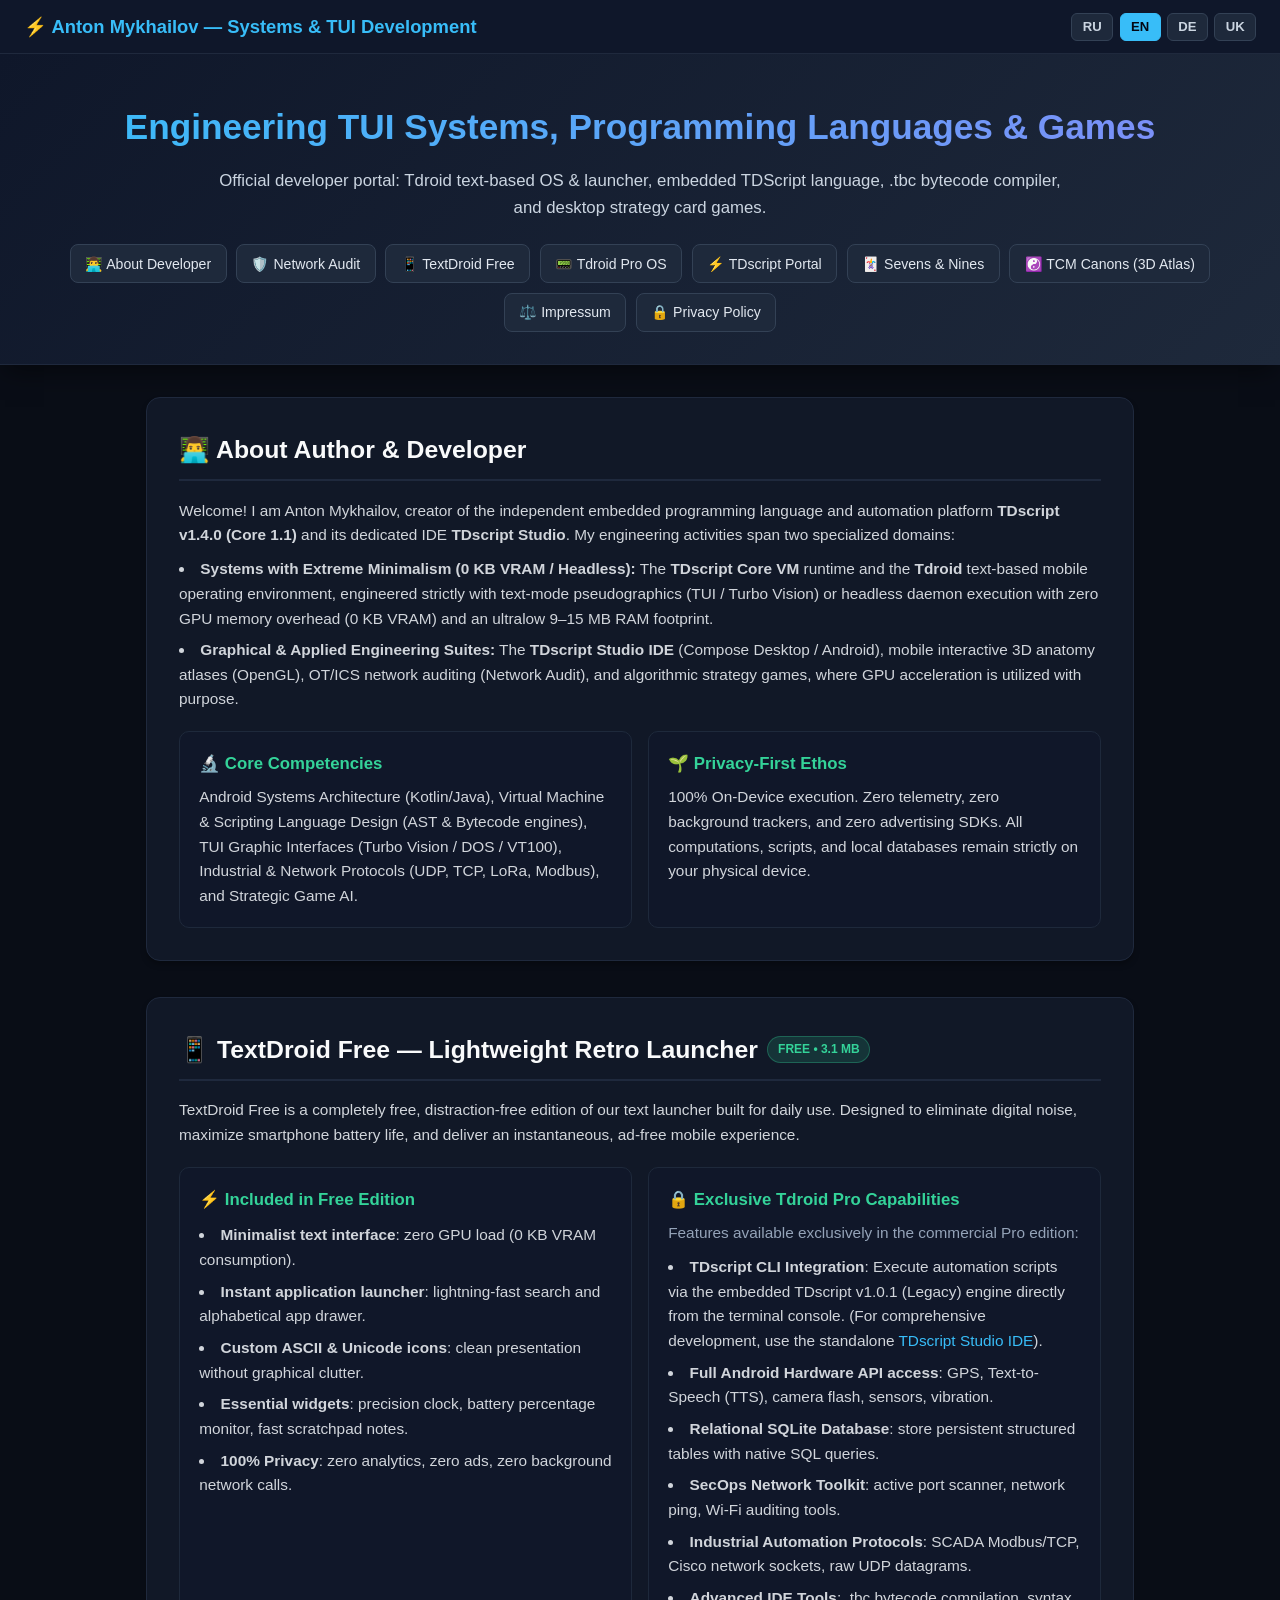
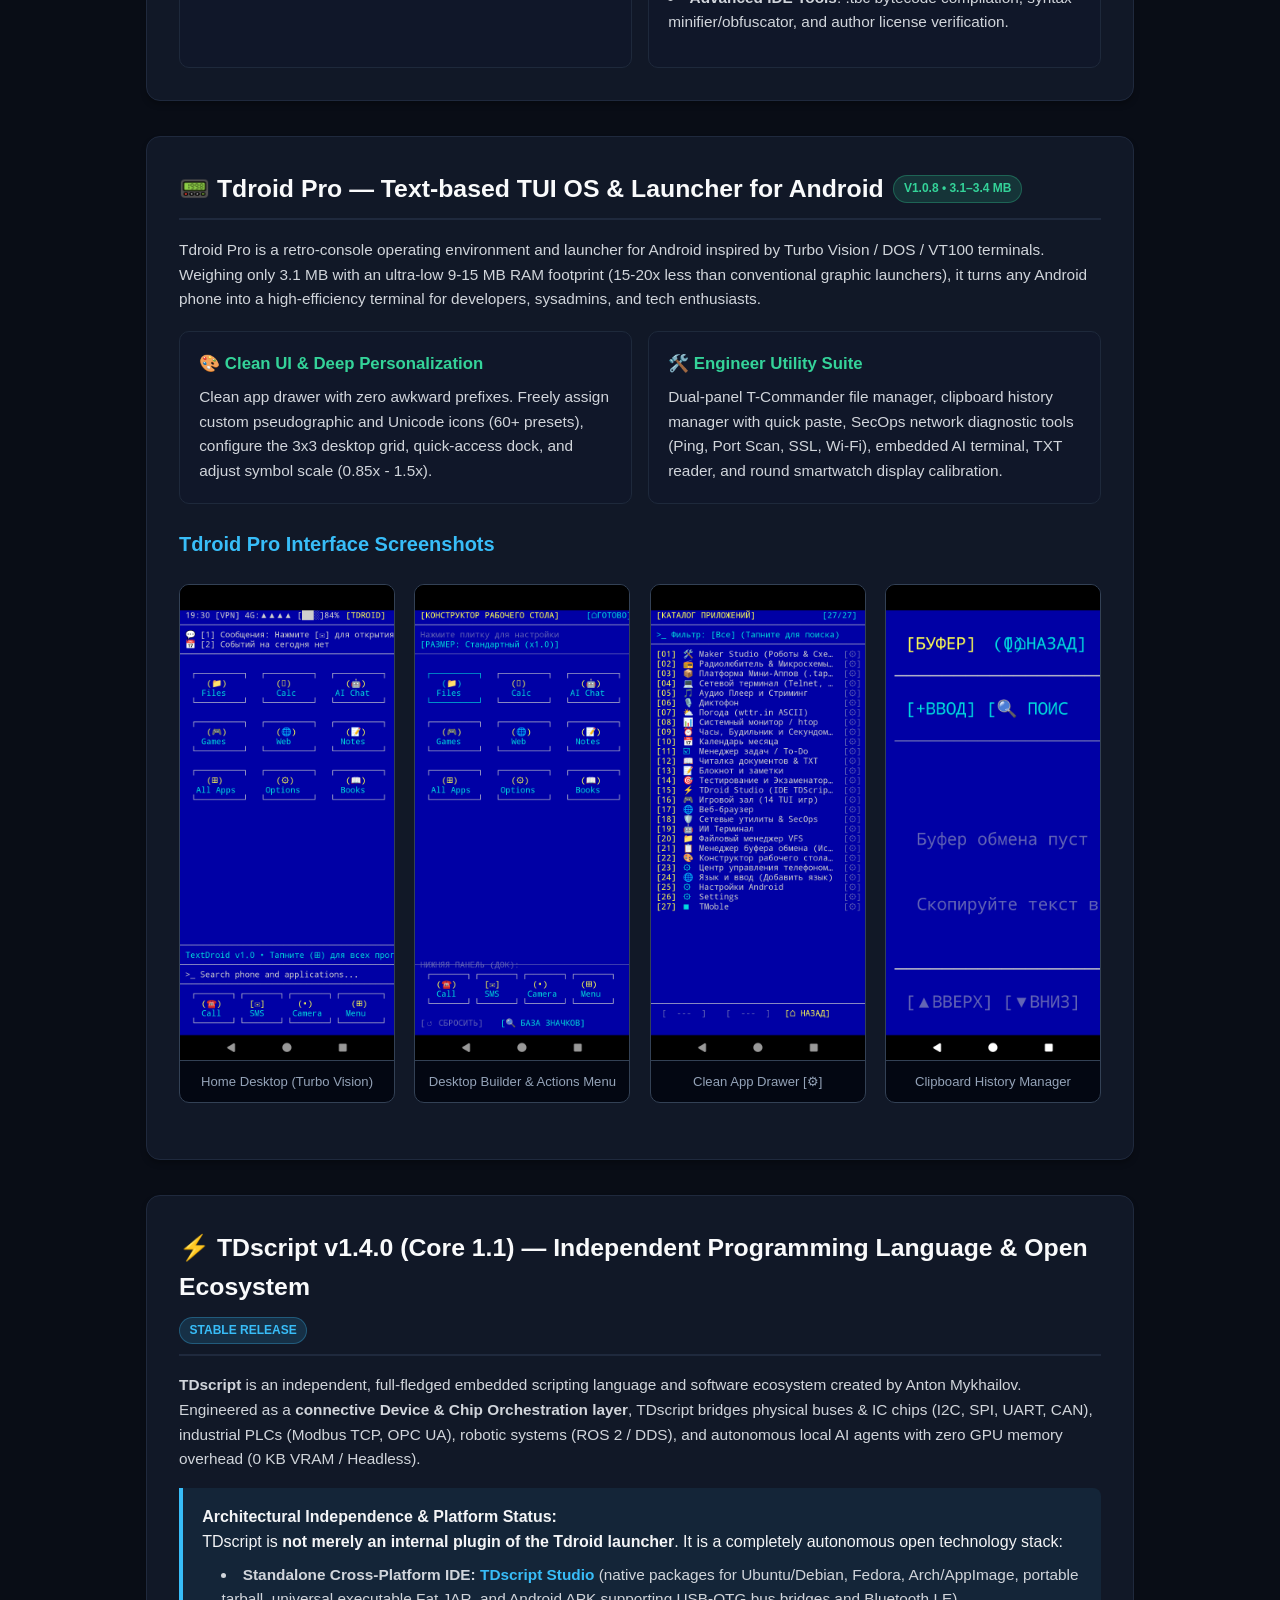
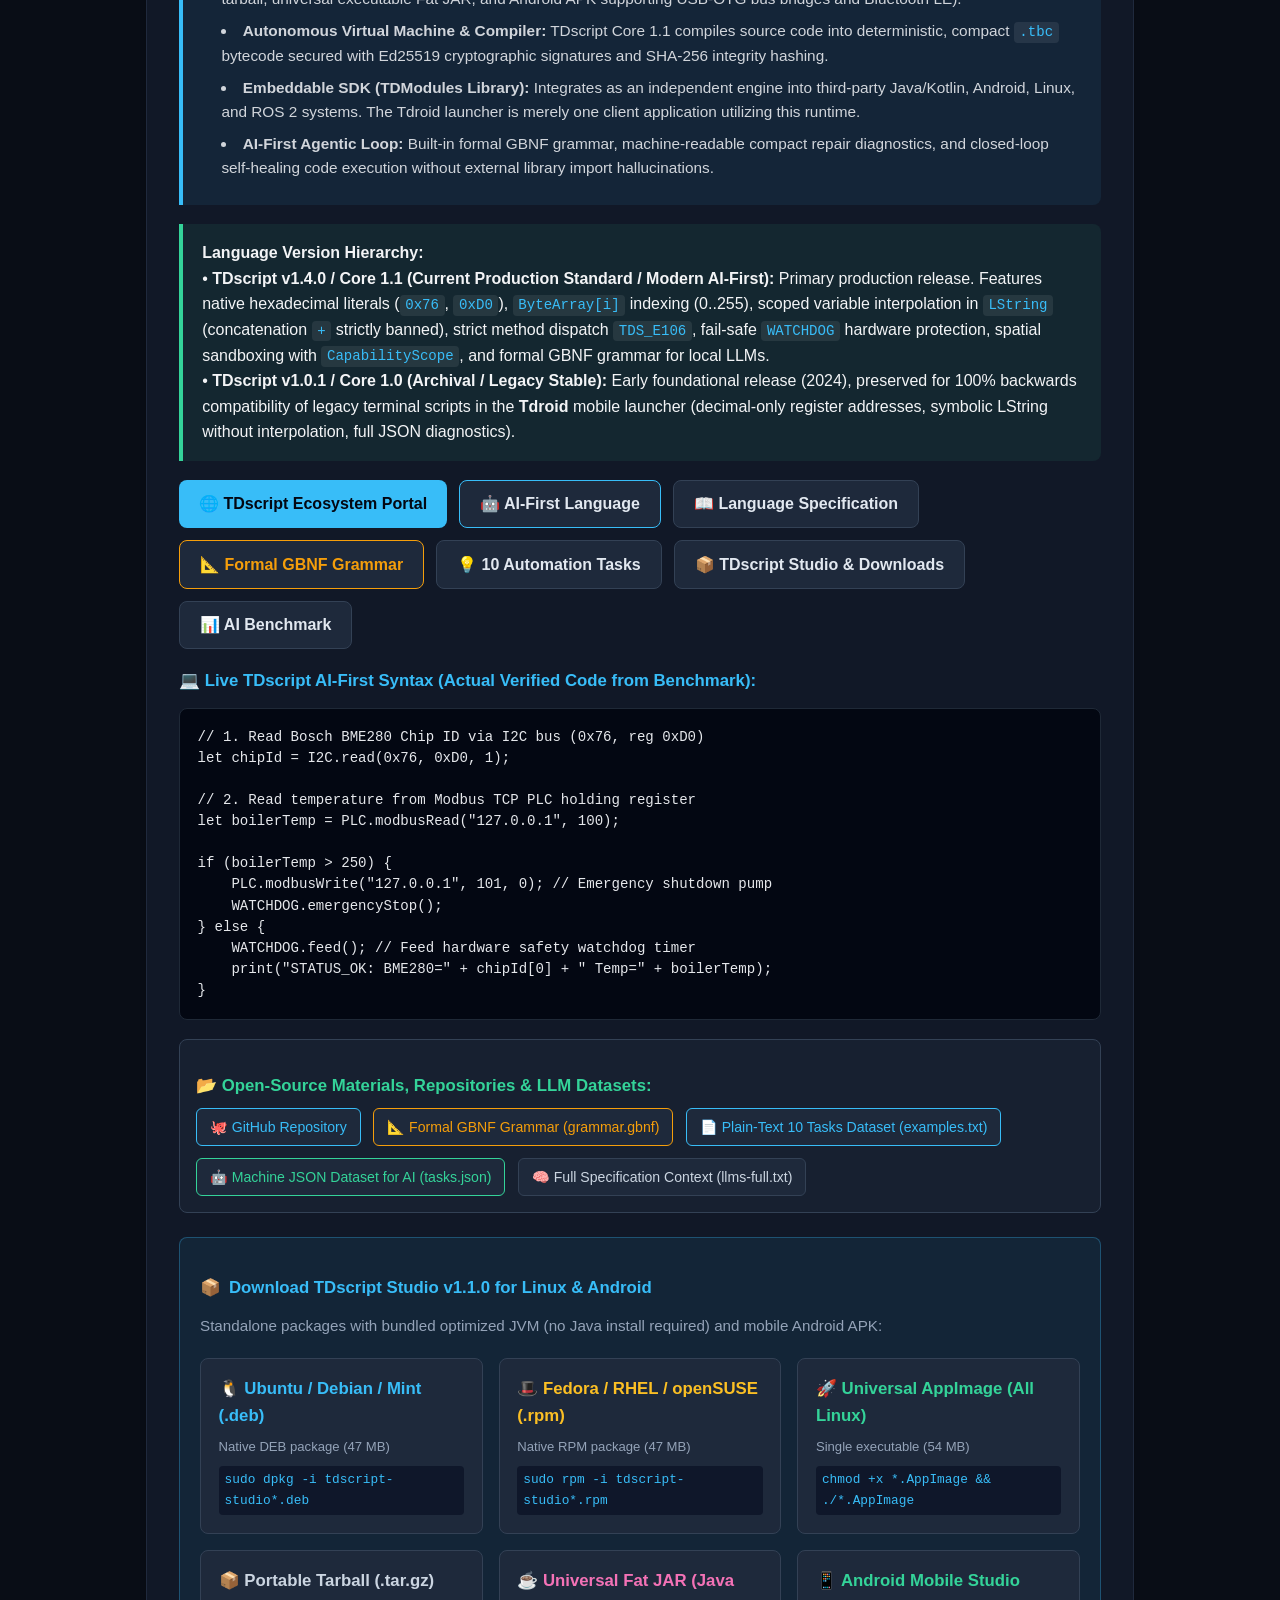
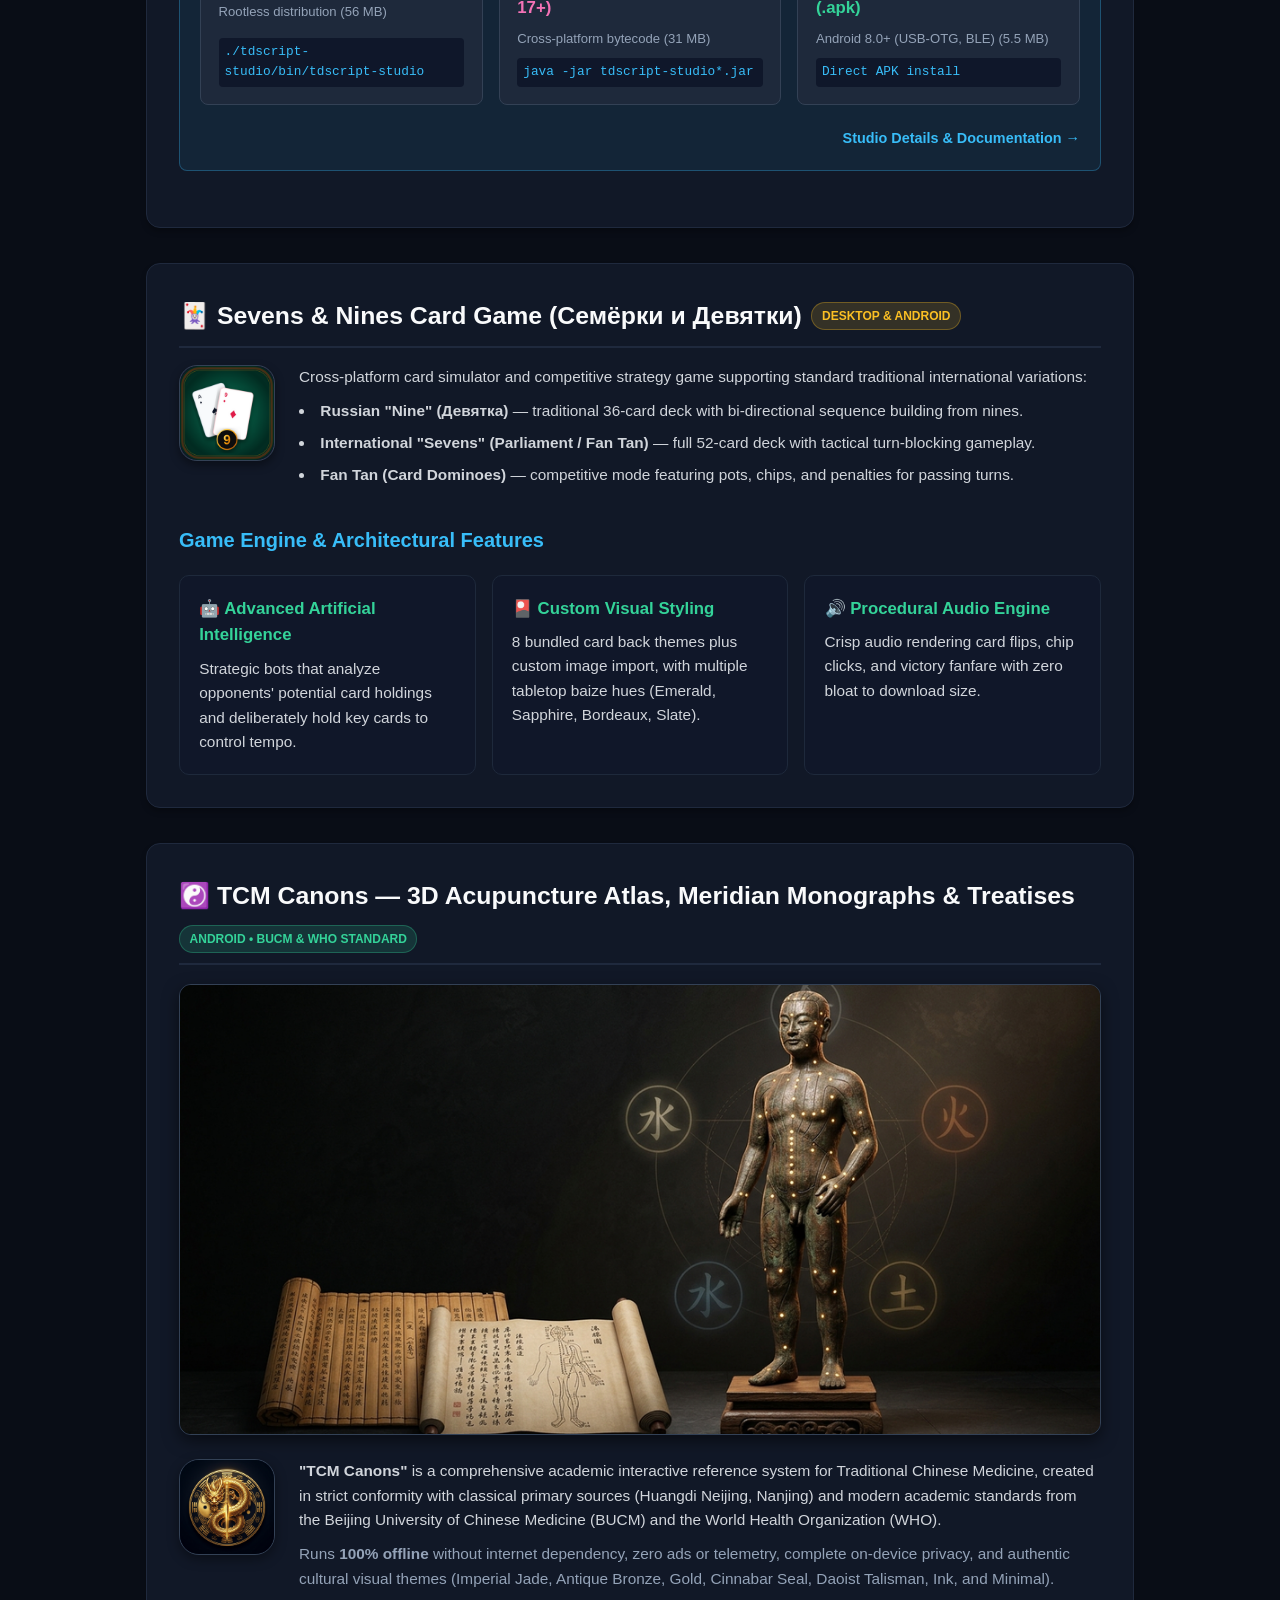
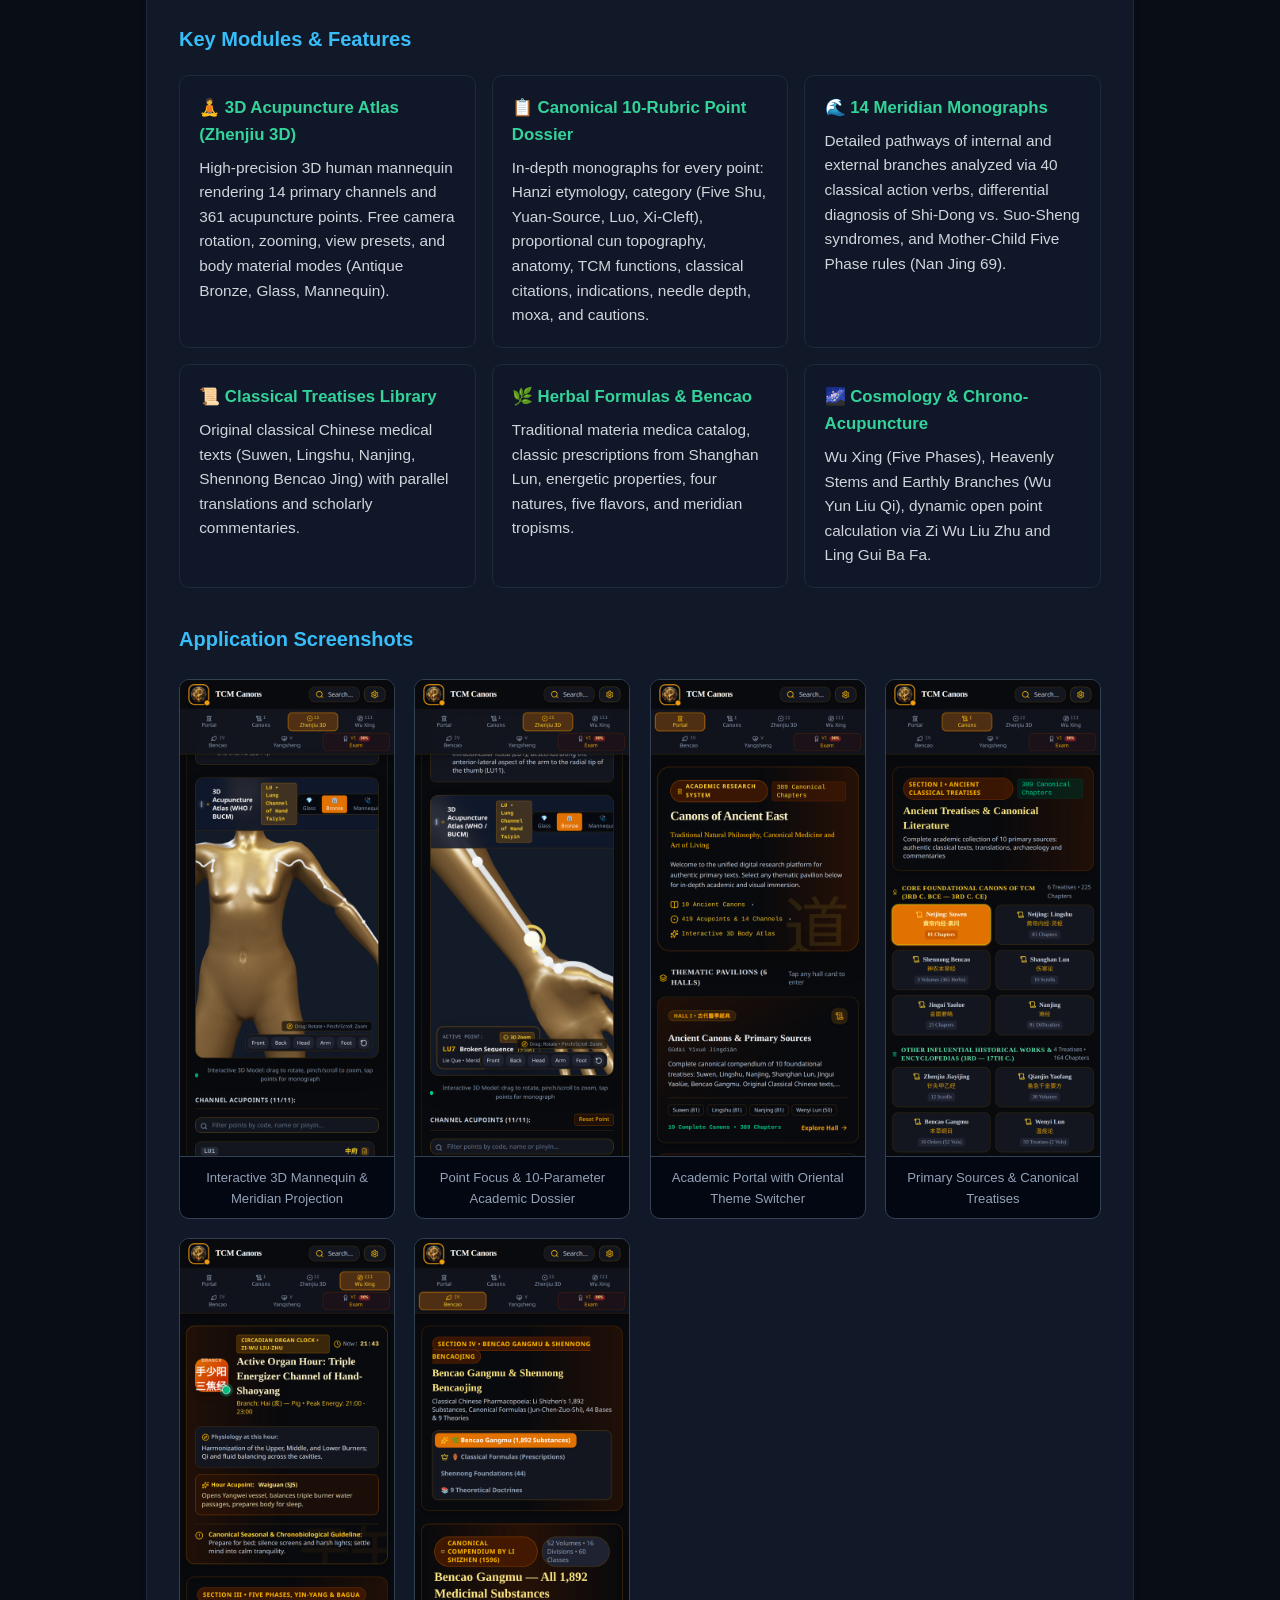
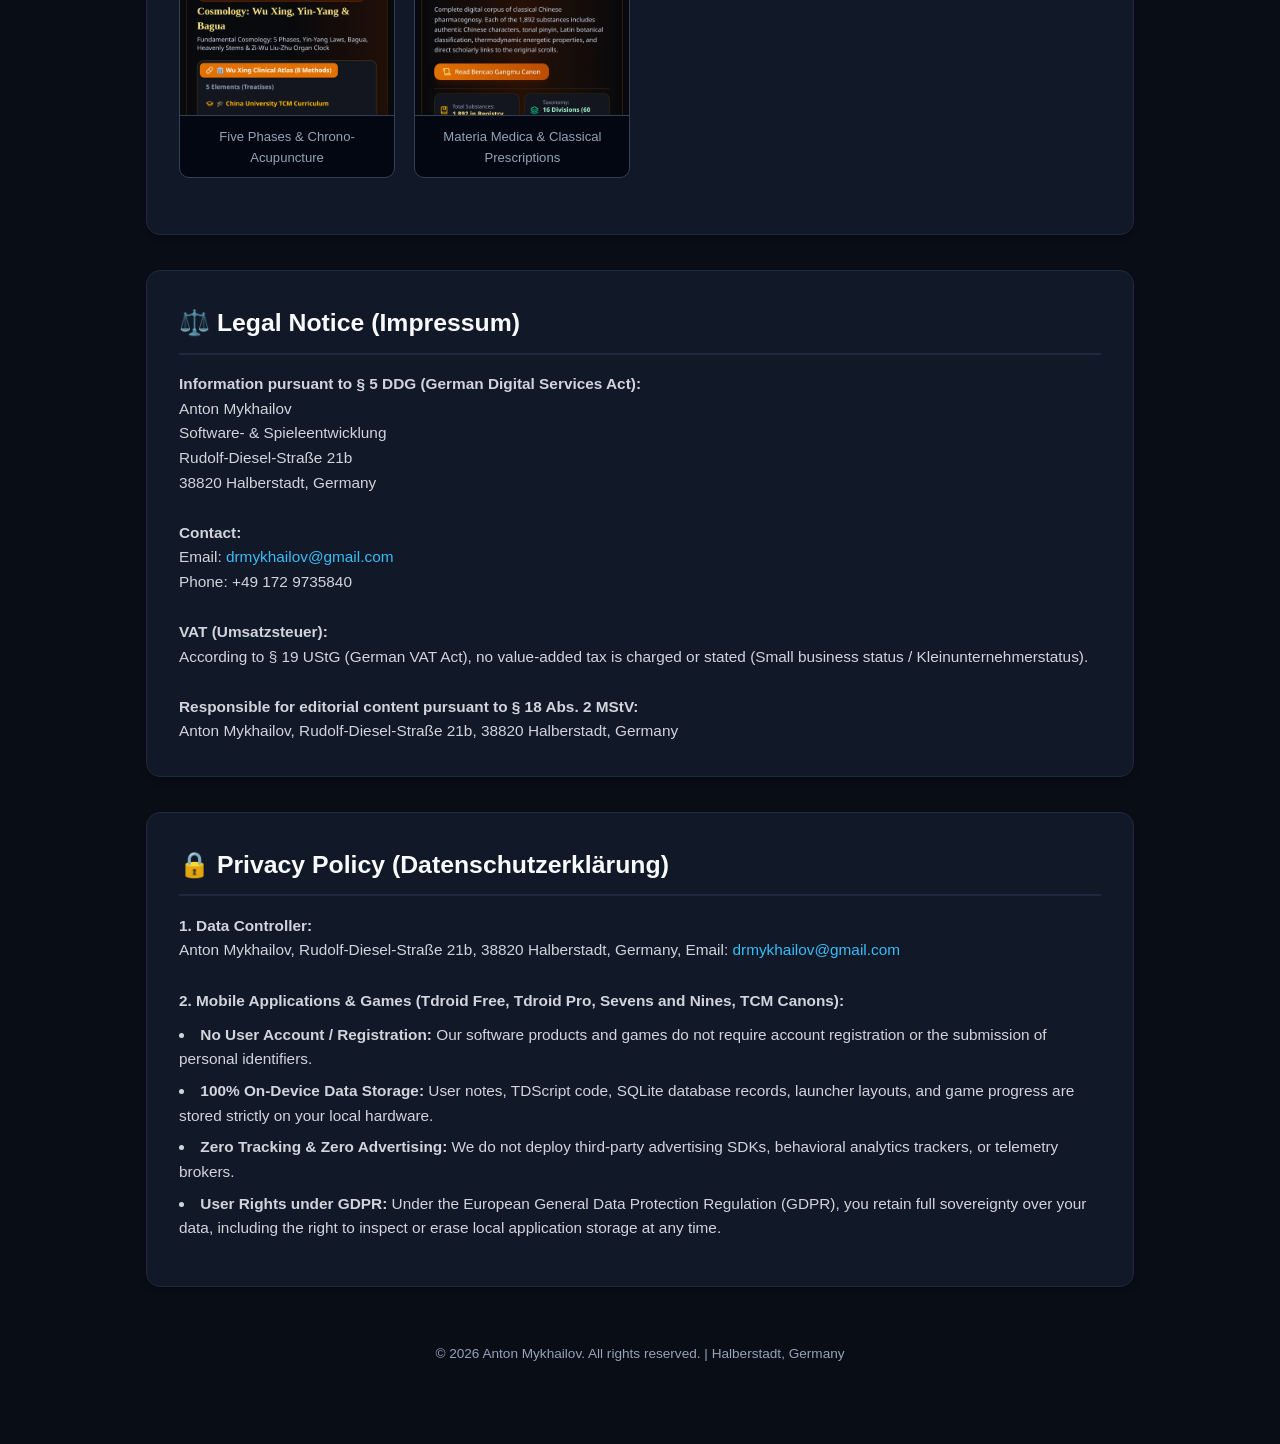
==== commit b49485de: "feat(tdscript): establish TDscript as independent language ecosystem (v1.4.0 Core 1.1), publish gram" ====
--- a/index.html
+++ b/index.html
@@ -49,11 +49,11 @@
       <section class="card" id="about">
         <h2>👨‍💻 Об авторе и разработчике</h2>
         <p>
-          Приветствую! Меня зовут Антон Михайлов. Моя инженерная деятельность охватывает два специализированных направления:
+          Приветствую! Меня зовут Антон Михайлов. Я создатель независимого встраиваемого языка программирования и платформы автоматизации <strong>TDscript v1.4.0 (Core 1.1)</strong> с собственной средой разработки <strong>TDscript Studio IDE</strong>. Моя инженерная деятельность охватывает два специализированных направления:
         </p>
         <ul>
-          <li><strong>Системы с экстремальным минимализмом (0 KB VRAM / Headless):</strong> консольная операционная среда <strong>Tdroid</strong> и встраиваемый язык <strong>TDscript Core VM</strong>, работающие исключительно в текстовой псевдографике (TUI / Turbo Vision) или в фоновом безголовом режиме без малейшей нагрузки на видеочип и с потреблением 9–15 МБ ОЗУ.</li>
-          <li><strong>Графические и прикладные инженерные комплексы:</strong> мобильные интерактивные 3D-атласы (OpenGL), картографирование сетей (Network Audit) и настольные игры, где графический процессор задействуется целевым образом.</li>
+          <li><strong>Системы с экстремальным минимализмом (0 KB VRAM / Headless):</strong> виртуальная машина и компилятор байткода <strong>TDscript Core VM</strong>, консольная операционная среда <strong>Tdroid</strong>, работающие исключительно в текстовой псевдографике (TUI / Turbo Vision) или в фоновом безголовом режиме без малейшей нагрузки на видеочип и с потреблением 9–15 МБ ОЗУ.</li>
+          <li><strong>Графические и прикладные инженерные комплексы:</strong> среда разработки <strong>TDscript Studio</strong> (Compose Desktop / Android), мобильные интерактивные 3D-атласы (OpenGL), картографирование сетей (Network Audit) и настольные игры, где графический процессор задействуется целевым образом.</li>
         </ul>
 
         <div class="feature-grid">
@@ -155,7 +155,7 @@
                 <br>• <em>Свои API-ключи</em>: прямое подключение Google Gemini, OpenAI ChatGPT, Claude, DeepSeek, OpenRouter.
                 <br>• <em>Локальные LLM (100% приватность)</em>: подключение к домашнему серверу Ollama или LM Studio по Wi-Fi без выхода в интернет.</li>
               <li><strong>Двухпанельный Т-Командер (T-Commander)</strong>: файловый менеджер (память телефона, SD-карты, USB-OTG, FTP и WebDAV).</li>
-              <li><strong>Встроенная среда TDScript Studio</strong>: IDE для разработки и запуска микро-скриптов прямо на смартфоне.</li>
+              <li><strong>Интеграция с TDscript</strong>: запуск скриптов классического ядра TDscript v1.0.1 (Legacy) непосредственно из терминала лаунчера (для полноценной разработки создана отдельная IDE <a href="#tdscript">TDscript Studio</a>).</li>
               <li><strong>Компиляция и экспорт</strong>: сборка автономных APK, Linux-пакетов (.sh/.desktop), Windows (.bat) и байткода .tbc.</li>
               <li><strong>Аппаратный доступ</strong>: GPS, камера, фонарик, синтез речи TTS, датчики движения, SQLite.</li>
               <li><strong>Сетевой стек SecOps</strong>: сканер портов, ping, аудит Wi-Fi, прямое управление Modbus TCP и UDP.</li>
@@ -217,21 +217,33 @@
 
       <!-- 4. TDSCRIPT ЭКОСИСТЕМА: ПОРТАЛ И СТУДИЯ -->
       <section class="card" id="tdscript">
-        <h2>⚡ TDscript — Платформа сценарного управления для микросхем, робототехники и IoT <span class="badge badge-accent">Core 1.1 / v1.4.0</span></h2>
+        <h2>⚡ TDscript v1.4.0 (Core 1.1) — Независимый язык программирования и открытая экосистема <span class="badge badge-accent">Стабильный релиз</span></h2>
         <p>
-          <strong>TDscript (TextDroid Script)</strong> — компактная программная экосистема и легковесный детерминированный язык автоматизации, созданный Антоном Михайловым. Платформа связывает воедино микросхемы физических шин (I2C, SPI, UART, CAN), промышленные ПЛК (Modbus TCP/RTU), робототехнику (ROS 2) и автономных ИИ-агентов с нулевым оверхедом видеопамяти (0 KB VRAM / Headless).
+          <strong>TDscript</strong> — это самостоятельный, полнофункциональный встраиваемый язык программирования и открытая программная экосистема, созданная Антоном Михайловым. Язык спроектирован как <strong>универсальный слой оркестрации аппаратуры и микросхем (Device &amp; Chip Orchestration)</strong>: от физических шин (I2C, SPI, UART, CAN) и промышленных ПЛК (Modbus TCP/RTU) до робототехники (ROS 2) и автономных локальных ИИ-агентов с нулевым оверхедом видеопамяти (0 KB VRAM / Headless).
         </p>
 
+        <div class="callout callout-blue" style="margin: 1rem 0;">
+          <strong>Архитектурная независимость и статус платформы:</strong>
+          <br>TDscript <strong>не является внутренней надстройкой одного лишь лаунчера Tdroid</strong>. Это полностью самостоятельный открытый технологический стек:
+          <ul style="margin: 0.5rem 0 0.5rem 1.2rem; padding: 0;">
+            <li><strong>Собственная кроссплатформенная IDE:</strong> <a href="tdscript/studio.html" style="color:var(--accent); font-weight:600;">TDscript Studio</a> (нативные сборки для Ubuntu/Debian, Fedora, Arch/AppImage, портативный архив, исполняемый Fat JAR и Android APK с поддержкой USB-OTG шинных адаптеров и Bluetooth LE).</li>
+            <li><strong>Автономная виртуальная машина и компилятор:</strong> TDscript Core 1.1 компилирует исходный код в компактный детерминированный байткод <code>.tbc</code> с криптографической валидацией цифровых подписей Ed25519 и контролем целостности SHA-256.</li>
+            <li><strong>Встраиваемый SDK (библиотека TDModules):</strong> подключается как независимый движок в сторонние Java/Kotlin, Android, Linux и ROS 2 системы. Лаунчер Tdroid — лишь один из внешних клиентов, использующий этот интерпретатор.</li>
+            <li><strong>AI-First агентный цикл:</strong> встроенная формальная GBNF-грамматика, машиночитаемые компактные ошибки и замкнутый контур самопочинки кода (Agentic Loop) без галлюцинаций внешних импортов.</li>
+          </ul>
+        </div>
+
         <div class="callout callout-green">
-          <strong>Сосуществование версий платформы:</strong>
-          <br>• <strong>TDscript v1.4.0 / Core 1.1 (Современная AI-First):</strong> используется в среде <strong>TDscript Studio</strong>, аппаратных стендах автоматизации и робототехнике. Поддерживает hex-литералы (<code>0x76</code>), индексацию <code>ByteArray[i]</code>, интерполяцию <code>LString</code>, сторож <code>WATCHDOG</code> и GBNF-грамматику для LLM.
-          <br>• <strong>TDscript v1.0.1 / Core 1.0 (Классическая / Стабильная):</strong> сохраняется и поддерживается во всех ранее созданных программах автора, включая мобильный лаунчер <strong>Tdroid</strong> и системные сервисы Android (десятичные регистры, базовый LString, классический JSON ошибок).
+          <strong>Иерархия версий языка:</strong>
+          <br>• <strong>TDscript v1.4.0 / Core 1.1 (Текущий промышленный стандарт / Modern AI-First):</strong> основной рабочий релиз. Включает нативные шестнадцатеричные литералы (<code>0x76</code>, <code>0xD0</code>), индексацию <code>ByteArray[i]</code> (0..255), интерполяцию переменных в <code>LString</code> (запрет конкатенации <code>+</code>), строгую диспетчеризацию методов <code>TDS_E106</code>, аппаратный сторожевой таймер <code>WATCHDOG</code>, пространственную песочницу <code>CapabilityScope</code> и формальную GBNF-грамматику для LLM.
+          <br>• <strong>TDscript v1.0.1 / Core 1.0 (Архивная / Legacy Stable):</strong> ранняя базовая редакция 2024 года, сохранённая для 100% обратной совместимости старых скриптов в мобильном лаунчере <strong>Tdroid</strong> (десятичные адреса регистров, символический LString без интерполяции, полный JSON ошибок).
         </div>
 
         <div style="display: flex; flex-wrap: wrap; gap: 0.75rem; margin: 1.2rem 0;">
-          <a href="tdscript/index.html" class="btn-primary">🌐 Портал TDscript</a>
+          <a href="tdscript/index.html" class="btn-primary">🌐 Портал экосистемы TDscript</a>
           <a href="tdscript/ai-language.html" class="btn-secondary" style="border-color: var(--accent);">🤖 Язык для ИИ (AI-First)</a>
           <a href="tdscript/language.html" class="btn-secondary">📖 Спецификация языка</a>
+          <a href="tdscript/grammar.gbnf" target="_blank" class="btn-secondary" style="border-color: #f59e0b; color: #f59e0b;">📐 Формальная GBNF-грамматика</a>
           <a href="tdscript/examples.html" class="btn-secondary">💡 10 задач автоматизации</a>
           <a href="tdscript/studio.html" class="btn-secondary">📦 TDscript Studio &amp; Загрузки</a>
           <a href="tdscript/benchmark.html" class="btn-secondary">📊 ИИ-Бенчмарк</a>
@@ -260,6 +272,9 @@
           <div style="display: flex; flex-wrap: wrap; gap: 0.8rem;">
             <a href="https://github.com/fido2465724100-creator/my-developer-site" target="_blank" rel="noopener noreferrer" class="btn" style="background:#1e293b; color:var(--accent); border:1px solid var(--accent); font-size:0.88rem; padding:0.4rem 0.8rem; border-radius:6px; text-decoration:none;">
               🐙 Исходный код на GitHub
+            </a>
+            <a href="tdscript/grammar.gbnf" target="_blank" class="btn" style="background:#1e293b; color:#f59e0b; border:1px solid #f59e0b; font-size:0.88rem; padding:0.4rem 0.8rem; border-radius:6px; text-decoration:none;">
+              📐 Формальная грамматика GBNF (grammar.gbnf)
             </a>
             <a href="tdscript/examples.txt" target="_blank" class="btn" style="background:#1e293b; color:#38bdf8; border:1px solid #38bdf8; font-size:0.88rem; padding:0.4rem 0.8rem; border-radius:6px; text-decoration:none;">
               📄 Plain-Text датасет 10 задач (examples.txt)
@@ -500,8 +515,12 @@
       <section class="card" id="about">
         <h2>👨‍💻 About Author & Developer</h2>
         <p>
-          Welcome! I am Anton Mykhailov. My engineering philosophy centers on extreme resource optimization: zero GPU overhead (0 KB VRAM), maximum battery life, clean architecture, and full hardware control without bloated high-level frameworks.
+          Welcome! I am Anton Mykhailov, creator of the independent embedded programming language and automation platform <strong>TDscript v1.4.0 (Core 1.1)</strong> and its dedicated IDE <strong>TDscript Studio</strong>. My engineering activities span two specialized domains:
         </p>
+        <ul>
+          <li><strong>Systems with Extreme Minimalism (0 KB VRAM / Headless):</strong> The <strong>TDscript Core VM</strong> runtime and the <strong>Tdroid</strong> text-based mobile operating environment, engineered strictly with text-mode pseudographics (TUI / Turbo Vision) or headless daemon execution with zero GPU memory overhead (0 KB VRAM) and an ultralow 9–15 MB RAM footprint.</li>
+          <li><strong>Graphical & Applied Engineering Suites:</strong> The <strong>TDscript Studio IDE</strong> (Compose Desktop / Android), mobile interactive 3D anatomy atlases (OpenGL), OT/ICS network auditing (Network Audit), and algorithmic strategy games, where GPU acceleration is utilized with purpose.</li>
+        </ul>
 
         <div class="feature-grid">
           <div class="feature-box">
@@ -541,7 +560,7 @@
             <h4>🔒 Exclusive Tdroid Pro Capabilities</h4>
             <p style="margin-bottom:0.6rem; color:var(--text-muted);">Features available exclusively in the commercial Pro edition:</p>
             <ul>
-              <li><strong>Integrated TDScript Studio IDE</strong>: build, test, and run micro-applications right on your phone.</li>
+              <li><strong>TDscript CLI Integration</strong>: Execute automation scripts via the embedded TDscript v1.0.1 (Legacy) engine directly from the terminal console. (For comprehensive development, use the standalone <a href="#tdscript">TDscript Studio IDE</a>).</li>
               <li><strong>Full Android Hardware API access</strong>: GPS, Text-to-Speech (TTS), camera flash, sensors, vibration.</li>
               <li><strong>Relational SQLite Database</strong>: store persistent structured tables with native SQL queries.</li>
               <li><strong>SecOps Network Toolkit</strong>: active port scanner, network ping, Wi-Fi auditing tools.</li>
@@ -597,21 +616,33 @@
 
       <!-- 4. TDSCRIPT ECOSYSTEM: PORTAL & STUDIO -->
       <section class="card" id="tdscript">
-        <h2>⚡ TDscript — Device Orchestration, Robotics &amp; IoT Scripting Platform <span class="badge badge-accent">Core 1.1 / v1.4.0</span></h2>
+        <h2>⚡ TDscript v1.4.0 (Core 1.1) — Independent Programming Language &amp; Open Ecosystem <span class="badge badge-accent">Stable Release</span></h2>
         <p>
-          <strong>TDscript (TextDroid Script)</strong> is a compact cross-platform runtime and lightweight deterministic scripting language created by Anton Mykhailov. Engineered as a <strong>connective Device &amp; Chip Orchestration layer</strong>, TDscript bridges physical buses &amp; IC chips (I2C, SPI, UART, CAN), industrial PLCs (Modbus TCP, OPC UA), robotic systems (ROS 2 / DDS), and autonomous AI agents with zero GPU memory overhead (0 KB VRAM / Headless).
+          <strong>TDscript</strong> is an independent, full-fledged embedded scripting language and software ecosystem created by Anton Mykhailov. Engineered as a <strong>connective Device &amp; Chip Orchestration layer</strong>, TDscript bridges physical buses &amp; IC chips (I2C, SPI, UART, CAN), industrial PLCs (Modbus TCP, OPC UA), robotic systems (ROS 2 / DDS), and autonomous local AI agents with zero GPU memory overhead (0 KB VRAM / Headless).
         </p>
 
+        <div class="callout callout-blue" style="margin: 1rem 0;">
+          <strong>Architectural Independence &amp; Platform Status:</strong>
+          <br>TDscript is <strong>not merely an internal plugin of the Tdroid launcher</strong>. It is a completely autonomous open technology stack:
+          <ul style="margin: 0.5rem 0 0.5rem 1.2rem; padding: 0;">
+            <li><strong>Standalone Cross-Platform IDE:</strong> <a href="tdscript/studio.html" style="color:var(--accent); font-weight:600;">TDscript Studio</a> (native packages for Ubuntu/Debian, Fedora, Arch/AppImage, portable tarball, universal executable Fat JAR, and Android APK supporting USB-OTG bus bridges and Bluetooth LE).</li>
+            <li><strong>Autonomous Virtual Machine &amp; Compiler:</strong> TDscript Core 1.1 compiles source code into deterministic, compact <code>.tbc</code> bytecode secured with Ed25519 cryptographic signatures and SHA-256 integrity hashing.</li>
+            <li><strong>Embeddable SDK (TDModules Library):</strong> Integrates as an independent engine into third-party Java/Kotlin, Android, Linux, and ROS 2 systems. The Tdroid launcher is merely one client application utilizing this runtime.</li>
+            <li><strong>AI-First Agentic Loop:</strong> Built-in formal GBNF grammar, machine-readable compact repair diagnostics, and closed-loop self-healing code execution without external library import hallucinations.</li>
+          </ul>
+        </div>
+
         <div class="callout callout-green">
-          <strong>Coexistence of Platform Versions:</strong>
-          <br>• <strong>TDscript v1.4.0 / Core 1.1 (Modern AI-First):</strong> Powering <strong>TDscript Studio IDE</strong>, hardware testbenches, and robotics. Features hex literals (<code>0x76</code>), <code>ByteArray[i]</code> indexing, <code>LString</code> interpolation, fail-safe <code>WATCHDOG</code>, and GBNF grammar for local LLMs.
-          <br>• <strong>TDscript v1.0.1 / Core 1.0 (Classic / Stable):</strong> Maintained in the <strong>Tdroid</strong> Android launcher and background system utilities (decimal register addresses, symbolic LString, full JSON diagnostics).
+          <strong>Language Version Hierarchy:</strong>
+          <br>• <strong>TDscript v1.4.0 / Core 1.1 (Current Production Standard / Modern AI-First):</strong> Primary production release. Features native hexadecimal literals (<code>0x76</code>, <code>0xD0</code>), <code>ByteArray[i]</code> indexing (0..255), scoped variable interpolation in <code>LString</code> (concatenation <code>+</code> strictly banned), strict method dispatch <code>TDS_E106</code>, fail-safe <code>WATCHDOG</code> hardware protection, spatial sandboxing with <code>CapabilityScope</code>, and formal GBNF grammar for local LLMs.
+          <br>• <strong>TDscript v1.0.1 / Core 1.0 (Archival / Legacy Stable):</strong> Early foundational release (2024), preserved for 100% backwards compatibility of legacy terminal scripts in the <strong>Tdroid</strong> mobile launcher (decimal-only register addresses, symbolic LString without interpolation, full JSON diagnostics).
         </div>
 
         <div style="display: flex; flex-wrap: wrap; gap: 0.75rem; margin: 1.2rem 0;">
-          <a href="tdscript/index.html" class="btn-primary">🌐 TDscript Portal</a>
+          <a href="tdscript/index.html" class="btn-primary">🌐 TDscript Ecosystem Portal</a>
           <a href="tdscript/ai-language.html" class="btn-secondary" style="border-color: var(--accent);">🤖 AI-First Language</a>
           <a href="tdscript/language.html" class="btn-secondary">📖 Language Specification</a>
+          <a href="tdscript/grammar.gbnf" target="_blank" class="btn-secondary" style="border-color: #f59e0b; color: #f59e0b;">📐 Formal GBNF Grammar</a>
           <a href="tdscript/examples.html" class="btn-secondary">💡 10 Automation Tasks</a>
           <a href="tdscript/studio.html" class="btn-secondary">📦 TDscript Studio &amp; Downloads</a>
           <a href="tdscript/benchmark.html" class="btn-secondary">📊 AI Benchmark</a>
@@ -640,6 +671,9 @@
           <div style="display: flex; flex-wrap: wrap; gap: 0.8rem;">
             <a href="https://github.com/fido2465724100-creator/my-developer-site" target="_blank" rel="noopener noreferrer" class="btn" style="background:#1e293b; color:var(--accent); border:1px solid var(--accent); font-size:0.88rem; padding:0.4rem 0.8rem; border-radius:6px; text-decoration:none;">
               🐙 GitHub Repository
+            </a>
+            <a href="tdscript/grammar.gbnf" target="_blank" class="btn" style="background:#1e293b; color:#f59e0b; border:1px solid #f59e0b; font-size:0.88rem; padding:0.4rem 0.8rem; border-radius:6px; text-decoration:none;">
+              📐 Formal GBNF Grammar (grammar.gbnf)
             </a>
             <a href="tdscript/examples.txt" target="_blank" class="btn" style="background:#1e293b; color:#38bdf8; border:1px solid #38bdf8; font-size:0.88rem; padding:0.4rem 0.8rem; border-radius:6px; text-decoration:none;">
               📄 Plain-Text 10 Tasks Dataset (examples.txt)
@@ -880,8 +914,12 @@
       <section class="card" id="about">
         <h2>👨‍💻 Über den Autor & Entwickler</h2>
         <p>
-          Herzlich willkommen! Mein Name ist Anton Mykhailov. Meine Ingenieurphilosophie basiert auf extremer Ressourceneffizienz: kein GPU-Overhead (0 KB VRAM), maximale Akkulaufzeit, klare Softwarearchitektur und direkte Hardwarekontrolle ohne überladene Frameworks.
+          Herzlich willkommen! Mein Name ist Anton Mykhailov, Entwickler der eigenständigen eingebetteten Programmiersprache und Automatisierungsplattform <strong>TDscript v1.4.0 (Core 1.1)</strong> sowie der dazugehörigen Entwicklungsumgebung <strong>TDscript Studio IDE</strong>. Meine Ingenieurtätigkeit konzentriert sich auf zwei spezialisierte Domänen:
         </p>
+        <ul>
+          <li><strong>Systeme mit extremem Minimalismus (0 KB VRAM / Headless):</strong> Die <strong>TDscript Core VM</strong> und die mobile <strong>Tdroid</strong> TUI-Betriebsumgebung, die rein textbasiert (Turbo Vision / VT100) oder als kopflose Hintergrunddienste mit 0 KB GPU-Speicher und rekordverdächtigen 9–15 MB RAM-Verbrauch arbeiten.</li>
+          <li><strong>Grafische und angewandte Ingenieursuiten:</strong> Die <strong>TDscript Studio IDE</strong> (Compose Desktop / Android), interaktive 3D-Akupunktur-Atlanten (OpenGL), OT/ICS-Netzwerkaudits (Network Audit) sowie Strategiespiele, bei denen Grafikhardware gezielt eingesetzt wird.</li>
+        </ul>
 
         <div class="feature-grid">
           <div class="feature-box">
@@ -968,7 +1006,7 @@
             <h4>🔒 Exklusive Funktionen in Tdroid Pro</h4>
             <p style="margin-bottom:0.6rem; color:var(--text-muted);">Funktionen exklusiv in der kommerziellen Pro-Edition:</p>
             <ul>
-              <li><strong>Integrierte TDScript Studio IDE</strong>: Eigene Mini-Apps direkt auf dem Smartphone programmieren und ausführen.</li>
+              <li><strong>TDscript CLI-Integration</strong>: Ausführung von Automatisierungsskripten über die integrierte TDscript v1.0.1 (Legacy)-Engine direkt im Terminal (zur vollständigen Entwicklung steht die separate <a href="#tdscript">TDscript Studio IDE</a> bereit).</li>
               <li><strong>Voller Zugriff auf Android-Hardware</strong>: GPS, Sprachausgabe (TTS), Kamera-Blitzlicht, Sensoren, Vibration.</li>
               <li><strong>Relationale SQLite-Datenbank</strong>: Lokale strukturierte Datenspeicherung mit nativen SQL-Abfragen.</li>
               <li><strong>SecOps-Netzwerkwerkzeuge</strong>: Portscanner, Ping-Dienstprogramme, WLAN-Auditing.</li>
@@ -1022,27 +1060,77 @@
         </div>
       </section>
 
-      <!-- 4. TDSCRIPT, BYTECODE & SCHUTZ -->
       <!-- 4. TDSCRIPT-ÖKOSYSTEM: PORTAL & STUDIO -->
       <section class="card" id="tdscript">
-        <h2>⚡ TDscript — Chip-Orchestrierung, Robotik &amp; IoT-Skriptplattform <span class="badge badge-accent">Core 1.1 / v1.4.0</span></h2>
+        <h2>⚡ TDscript v1.4.0 (Core 1.1) — Unabhängige Programmiersprache &amp; Offenes Ökosystem <span class="badge badge-accent">Stabiles Release</span></h2>
         <p>
-          <strong>TDscript (TextDroid Script)</strong> ist ein extrem leichtgewichtiges deterministisches Skript- und Software-Ökosystem von Anton Mykhailov für I2C/SPI-Busse, Modbus-SPS, Robotik und autonome lokale KI-Agenten mit 0 KB VRAM Overhead.
+          <strong>TDscript</strong> ist eine eigenständige, vollwertige eingebettete Programmiersprache und ein Software-Ökosystem von Anton Mykhailov für <strong>Geräte- und Chip-Orchestrierung</strong>: von I2C/SPI/UART/CAN-Mikrocontroller-Bussen und Modbus-SPS bis hin zu Robotik (ROS 2) und autonomen lokalen KI-Agenten mit 0 KB VRAM Overhead.
         </p>
 
+        <div class="callout callout-blue" style="margin: 1rem 0;">
+          <strong>Architektonische Unabhängigkeit &amp; Plattformstatus:</strong>
+          <br>TDscript ist <strong>kein internes Plug-in des Tdroid-Launchers</strong>, sondern ein eigenständiger offener Technologie-Stack:
+          <ul style="margin: 0.5rem 0 0.5rem 1.2rem; padding: 0;">
+            <li><strong>Eigenständige plattformübergreifende IDE:</strong> <a href="tdscript/studio.html" style="color:var(--accent); font-weight:600;">TDscript Studio</a> (native Pakete für Ubuntu/Debian, Fedora, Arch/AppImage, portabler Tarball, ausführbares Fat JAR und Android APK mit USB-OTG Bus-Bridges und BLE).</li>
+            <li><strong>Autonome virtuelle Maschine &amp; Compiler:</strong> TDscript Core 1.1 kompiliert Quellcode in deterministischen Bytecode <code>.tbc</code> mit Ed25519-Signaturprüfung und SHA-256-Integritätskontrolle.</li>
+            <li><strong>Einbettbares SDK (TDModules-Bibliothek):</strong> Lässt sich als unabhängige Engine in Java/Kotlin-, Android-, Linux- und ROS 2-Systeme einbinden. Der Tdroid-Launcher ist lediglich ein Client, der diese Laufzeit nutzt.</li>
+            <li><strong>AI-First Agentic Loop:</strong> Integrierte formale GBNF-Grammatik, maschinenlesbare Reparaturzeilen und autonomer Selbstkorrekturzyklus ohne fehlerhafte Import-Halluzinationen.</li>
+          </ul>
+        </div>
+
         <div class="callout callout-green">
-          <strong>Koexistenz der Versionen:</strong>
-          <br>• <strong>TDscript v1.4.0 / Core 1.1 (Modern / AI-First):</strong> In <strong>TDscript Studio IDE</strong>, Hardware-Prüfständen und Robotik aktiv. Unterstützt Hexadezimal-Literale (<code>0x76</code>), ByteArray-Indexierung, LString-Interpolation, Watchdog und GBNF-Grammatik.
-          <br>• <strong>TDscript v1.0.1 / Core 1.0 (Klassisch / Stabil):</strong> Im <strong>Tdroid</strong> Android Launcher und Hintergrunddiensten gepflegt (Dezimalregister, Standard-LString, Voll-JSON).
+          <strong>Hierarchie der Sprachversionen:</strong>
+          <br>• <strong>TDscript v1.4.0 / Core 1.1 (Aktueller Industriestandard / Modern AI-First):</strong> Hauptproduktions-Release. Enthält native Hexadezimal-Literale (<code>0x76</code>, <code>0xD0</code>), <code>ByteArray[i]</code>-Indexierung (0..255), Variablen-Interpolation in <code>LString</code> (Verkettung mit <code>+</code> strikt verboten), strikte Methodenprüfung <code>TDS_E106</code>, Hardware-Watchdog <code>WATCHDOG</code>, <code>CapabilityScope</code>-Sandboxing und formale GBNF-Grammatik für lokale LLMs.
+          <br>• <strong>TDscript v1.0.1 / Core 1.0 (Archiviert / Legacy-Stabil):</strong> Frühe Basisversion (2024), aktiv im mobilen Launcher <strong>Tdroid</strong> für vollständige Abwärtskompatibilität (Dezimalregister, Standard-LString ohne Interpolation, vollständiges JSON-Fehlerformat).
         </div>
 
         <div style="display: flex; flex-wrap: wrap; gap: 0.75rem; margin: 1.2rem 0;">
-          <a href="tdscript/index.html" class="btn-primary">🌐 TDscript-Portal</a>
+          <a href="tdscript/index.html" class="btn-primary">🌐 TDscript-Ökosystem-Portal</a>
           <a href="tdscript/ai-language.html" class="btn-secondary" style="border-color: var(--accent);">🤖 Sprache für KI (AI-First)</a>
           <a href="tdscript/language.html" class="btn-secondary">📖 Sprachspezifikation</a>
+          <a href="tdscript/grammar.gbnf" target="_blank" class="btn-secondary" style="border-color: #f59e0b; color: #f59e0b;">📐 Formale GBNF-Grammatik</a>
           <a href="tdscript/examples.html" class="btn-secondary">💡 10 Automatisierungsaufgaben</a>
           <a href="tdscript/studio.html" class="btn-secondary">📦 TDscript Studio &amp; Downloads</a>
           <a href="tdscript/benchmark.html" class="btn-secondary">📊 KI-Benchmark</a>
+        </div>
+
+        <!-- LIVE-SYNTAX-BEISPIEL & QUELLEN -->
+        <div style="margin: 1.2rem 0;">
+          <h4 style="color: var(--accent); margin-bottom: 0.5rem;">💻 Live TDscript AI-First Syntax (Geprüfter Code aus dem Benchmark):</h4>
+          <pre><code>// 1. Bosch BME280 Chip-ID über I2C-Bus lesen (0x76, Register 0xD0)
+let chipId = I2C.read(0x76, 0xD0, 1);
+
+// 2. Temperatur aus Modbus-TCP-Halberegister der SPS lesen
+let boilerTemp = PLC.modbusRead("127.0.0.1", 100);
+
+if (boilerTemp > 250) {
+    PLC.modbusWrite("127.0.0.1", 101, 0); // Notabschaltung Pumpe
+    WATCHDOG.emergencyStop();
+} else {
+    WATCHDOG.feed(); // Hardware-Watchdog füttern
+    print("STATUS_OK: BME280=" + chipId[0] + " Temp=" + boilerTemp);
+}</code></pre>
+        </div>
+
+        <div style="background: rgba(30, 41, 59, 0.5); border: 1px solid var(--border); border-radius: 8px; padding: 1rem; margin: 1.2rem 0;">
+          <h4 style="margin-bottom: 0.5rem; color: var(--green);">📂 Open-Source-Materialien, Repositorien &amp; LLM-Datensätze:</h4>
+          <div style="display: flex; flex-wrap: wrap; gap: 0.8rem;">
+            <a href="https://github.com/fido2465724100-creator/my-developer-site" target="_blank" rel="noopener noreferrer" class="btn" style="background:#1e293b; color:var(--accent); border:1px solid var(--accent); font-size:0.88rem; padding:0.4rem 0.8rem; border-radius:6px; text-decoration:none;">
+              🐙 GitHub-Repository
+            </a>
+            <a href="tdscript/grammar.gbnf" target="_blank" class="btn" style="background:#1e293b; color:#f59e0b; border:1px solid #f59e0b; font-size:0.88rem; padding:0.4rem 0.8rem; border-radius:6px; text-decoration:none;">
+              📐 Formale GBNF-Grammatik (grammar.gbnf)
+            </a>
+            <a href="tdscript/examples.txt" target="_blank" class="btn" style="background:#1e293b; color:#38bdf8; border:1px solid #38bdf8; font-size:0.88rem; padding:0.4rem 0.8rem; border-radius:6px; text-decoration:none;">
+              📄 Plain-Text 10 Aufgaben Datensatz (examples.txt)
+            </a>
+            <a href="tdscript/tasks.json" target="_blank" class="btn" style="background:#1e293b; color:#34d399; border:1px solid #34d399; font-size:0.88rem; padding:0.4rem 0.8rem; border-radius:6px; text-decoration:none;">
+              🤖 JSON-Datensatz für KI (tasks.json)
+            </a>
+            <a href="llms-full.txt" target="_blank" class="btn" style="background:#1e293b; color:#cbd5e1; border:1px solid #334155; font-size:0.88rem; padding:0.4rem 0.8rem; border-radius:6px; text-decoration:none;">
+              🧠 Vollständiger Kontext (llms-full.txt)
+            </a>
+          </div>
         </div>
 
         <div style="background: rgba(56, 189, 248, 0.08); border: 1px solid rgba(56, 189, 248, 0.3); border-radius: 8px; padding: 1.25rem; margin: 1.5rem 0;">
@@ -1256,8 +1344,12 @@
       <section class="card" id="about">
         <h2>👨‍💻 Про автора та розробника</h2>
         <p>
-          Вітаю! Мене звати Антон Михайлов. Моя інженерна філософія — створення програмних систем з екстремальною оптимізацією: нульове навантаження на відеопам'ять (0 КБ VRAM), максимальна автономність пристроїв, чиста архітектура та повний контроль над апаратною частиною без зайвих важких фреймворків.
+          Вітаю! Мене звати Антон Михайлов. Я творець незалежної вбудованої мови програмування та платформи автоматизації <strong>TDscript v1.4.0 (Core 1.1)</strong> з власною IDE <strong>TDscript Studio</strong>. Моя інженерна діяльність охоплює два спеціалізовані напрямки:
         </p>
+        <ul>
+          <li><strong>Системи з екстремальним мінімалізмом (0 КБ VRAM / Headless):</strong> віртуальна машина <strong>TDscript Core VM</strong> та текстове середовище <strong>Tdroid</strong>, що працюють виключно у псевдографіці (TUI / Turbo Vision) або у фоновому безголовому режимі з 0 КБ навантаження на GPU та 9–15 МБ оперативної пам'яті.</li>
+          <li><strong>Графічні та прикладні інженерні комплекси:</strong> середовище розробки <strong>TDscript Studio IDE</strong> (Compose Desktop / Android), інтерактивні 3D-атласи акупунктури (OpenGL), аудит промислових мереж (Network Audit) та алгоритмічні ігри.</li>
+        </ul>
 
         <div class="feature-grid">
           <div class="feature-box">
@@ -1297,7 +1389,7 @@
             <h4>🔒 Ексклюзивні можливості Tdroid Pro</h4>
             <p style="margin-bottom:0.6rem; color:var(--text-muted);">Можливості, доступні лише у комерційній редакції Pro:</p>
             <ul>
-              <li><strong>Вбудоване середовище TDScript Studio</strong>: створення та виконання власних міні-програм прямо на телефоні.</li>
+              <li><strong>Інтеграція з TDscript</strong>: виконання автоматизаційних сценаріїв ядра TDscript v1.0.1 (Legacy) безпосередньо з консолі лаунчера (для повноцінної розробки створено окрему IDE <a href="#tdscript">TDscript Studio</a>).</li>
               <li><strong>Повний доступ до датчиків та апаратури Android</strong>: GPS, синтез мови (TTS), ліхтарик, сенсори, вібрація.</li>
               <li><strong>Реляційна база даних SQLite</strong>: структуроване зберігання локальних таблиць з SQL-запитами.</li>
               <li><strong>Інструменти безпеки SecOps</strong>: сканер відкритих портів, мережевий ping, аудит Wi-Fi.</li>
@@ -1351,27 +1443,77 @@
         </div>
       </section>
 
-      <!-- 4. TDSCRIPT, БАЙТКОД ТА ЗАХИСТ КОДУ -->
       <!-- 4. ЕКОСИСТЕМА TDSCRIPT: ПОРТАЛ ТА СТУДІЯ -->
       <section class="card" id="tdscript">
-        <h2>⚡ TDscript — Платформа сценарного керування для мікросхем, робототехніки та IoT <span class="badge badge-accent">Core 1.1 / v1.4.0</span></h2>
+        <h2>⚡ TDscript v1.4.0 (Core 1.1) — Незалежна мова програмування та відкрита екосистема <span class="badge badge-accent">Стабільний реліз</span></h2>
         <p>
-          <strong>TDscript (TextDroid Script)</strong> — компактна програмна екосистема та детермінована мова автоматизації від Антона Михайлова. Платформа об'єднує мікросхеми фізичних шин (I2C, SPI, UART, CAN), промислові ПЛК (Modbus TCP/RTU), робототехніку (ROS 2) та автономних ШІ-агентів з 0 KB VRAM оверхедом.
+          <strong>TDscript</strong> — це самостійна, повнофункціональна вбудована мова програмування та відкрита програмна екосистема від Антона Михайлова. Вона спроектована як <strong>універсальний шар оркестрації апаратури та мікросхем (Device &amp; Chip Orchestration)</strong>: від фізичних шин (I2C, SPI, UART, CAN) та промислових ПЛК (Modbus TCP/RTU) до робототехніки (ROS 2) та автономних локальних ШІ-агентів з 0 КБ VRAM оверхедом.
         </p>
 
+        <div class="callout callout-blue" style="margin: 1rem 0;">
+          <strong>Архітектурна незалежність та статус платформи:</strong>
+          <br>TDscript <strong>не є внутрішньою надбудовою одного лише лаунчера Tdroid</strong>. Це повністю автономний відкритий технологічний стек:
+          <ul style="margin: 0.5rem 0 0.5rem 1.2rem; padding: 0;">
+            <li><strong>Власна кросплатформна IDE:</strong> <a href="tdscript/studio.html" style="color:var(--accent); font-weight:600;">TDscript Studio</a> (готові пакунки для Ubuntu/Debian, Fedora, Arch/AppImage, портативний архів, Fat JAR та Android APK з підтримкою USB-OTG шинних адаптерів та Bluetooth LE).</li>
+            <li><strong>Автономна віртуальна машина та компілятор:</strong> TDscript Core 1.1 транслює код у детермінований байткод <code>.tbc</code> з перевіркою цифрових підписів Ed25519 та хешів SHA-256.</li>
+            <li><strong>Вбудований SDK (бібліотека TDModules):</strong> підключається як незалежний рушій у сторонні системи на Java/Kotlin, Android, Linux та ROS 2. Лаунчер Tdroid — лише один з клієнтів, що використовує цей рантайм.</li>
+            <li><strong>AI-First агентний цикл:</strong> вбудована формальна GBNF-граматика, машиночитні компактні помилки та замкнений цикл самовідновлення коду (Agentic Loop) без галюцинацій імпортів.</li>
+          </ul>
+        </div>
+
         <div class="callout callout-green">
-          <strong>Співіснування версій платформи:</strong>
-          <br>• <strong>TDscript v1.4.0 / Core 1.1 (Сучасна AI-First):</strong> використовується в <strong>TDscript Studio IDE</strong>, стендах автоматизації та робототехніці. Підтримує hex-літерали (<code>0x76</code>), індексацію <code>ByteArray[i]</code>, інтерполяцію <code>LString</code>, сторож <code>WATCHDOG</code> та GBNF-граматику.
-          <br>• <strong>TDscript v1.0.1 / Core 1.0 (Класична / Стабільна):</strong> зберігається та підтримується у лаунчері <strong>Tdroid</strong> та фонових службах Android (десяткові регістри, базовий LString, класичний JSON помилок).
+          <strong>Ієрархія версій мови:</strong>
+          <br>• <strong>TDscript v1.4.0 / Core 1.1 (Поточний промисловий стандарт / Modern AI-First):</strong> головний робочий реліз. Включає нативні шістнадцяткові літерали (<code>0x76</code>, <code>0xD0</code>), індексацію <code>ByteArray[i]</code> (0..255), інтерполяцію змінних в <code>LString</code> (заборона конкатенації через <code>+</code>), строгу перевірку методів <code>TDS_E106</code>, сторожовий таймер <code>WATCHDOG</code>, пісочницю <code>CapabilityScope</code> та формальну GBNF-граматику для LLM.
+          <br>• <strong>TDscript v1.0.1 / Core 1.0 (Архівна / Legacy Stable):</strong> рання базова редакція 2024 року, збережена для 100% сумісності старих скриптів у мобільному лаунчері <strong>Tdroid</strong> (десяткові адреси регістрів, базовий LString без інтерполяції, повний JSON діагностик).
         </div>
 
         <div style="display: flex; flex-wrap: wrap; gap: 0.75rem; margin: 1.2rem 0;">
-          <a href="tdscript/index.html" class="btn-primary">🌐 Портал TDscript</a>
+          <a href="tdscript/index.html" class="btn-primary">🌐 Портал екосистеми TDscript</a>
           <a href="tdscript/ai-language.html" class="btn-secondary" style="border-color: var(--accent);">🤖 Мова для ШІ (AI-First)</a>
           <a href="tdscript/language.html" class="btn-secondary">📖 Специфікація мови</a>
+          <a href="tdscript/grammar.gbnf" target="_blank" class="btn-secondary" style="border-color: #f59e0b; color: #f59e0b;">📐 Формальна GBNF-граматика</a>
           <a href="tdscript/examples.html" class="btn-secondary">💡 10 завдань автоматизації</a>
           <a href="tdscript/studio.html" class="btn-secondary">📦 TDscript Studio &amp; Завантаження</a>
           <a href="tdscript/benchmark.html" class="btn-secondary">📊 ШІ-Бенчмарк</a>
+        </div>
+
+        <!-- ЖИВИЙ ПРИКЛАД СИНТАКСИСУ ТА ВІДКРИТІ РЕСУРСИ -->
+        <div style="margin: 1.2rem 0;">
+          <h4 style="color: var(--accent); margin-bottom: 0.5rem;">💻 Живий синтаксис TDscript AI-First (реальний код з бенчмарка):</h4>
+          <pre><code>// 1. Опитування датчика Bosch BME280 по шині I2C (0x76, регістр 0xD0)
+let chipId = I2C.read(0x76, 0xD0, 1);
+
+// 2. Зчитування температури з Modbus TCP регістра контролера
+let boilerTemp = PLC.modbusRead("127.0.0.1", 100);
+
+if (boilerTemp > 250) {
+    PLC.modbusWrite("127.0.0.1", 101, 0); // Аварійне вимкнення насоса
+    WATCHDOG.emergencyStop();
+} else {
+    WATCHDOG.feed(); // Підживлення апаратного сторожа
+    print("STATUS_OK: BME280=" + chipId[0] + " Temp=" + boilerTemp);
+}</code></pre>
+        </div>
+
+        <div style="background: rgba(30, 41, 59, 0.5); border: 1px solid var(--border); border-radius: 8px; padding: 1rem; margin: 1.2rem 0;">
+          <h4 style="margin-bottom: 0.5rem; color: var(--green);">📂 Відкриті матеріали, репозиторії та датасети для LLM:</h4>
+          <div style="display: flex; flex-wrap: wrap; gap: 0.8rem;">
+            <a href="https://github.com/fido2465724100-creator/my-developer-site" target="_blank" rel="noopener noreferrer" class="btn" style="background:#1e293b; color:var(--accent); border:1px solid var(--accent); font-size:0.88rem; padding:0.4rem 0.8rem; border-radius:6px; text-decoration:none;">
+              🐙 Сирцевий код на GitHub
+            </a>
+            <a href="tdscript/grammar.gbnf" target="_blank" class="btn" style="background:#1e293b; color:#f59e0b; border:1px solid #f59e0b; font-size:0.88rem; padding:0.4rem 0.8rem; border-radius:6px; text-decoration:none;">
+              📐 Формальна граматика GBNF (grammar.gbnf)
+            </a>
+            <a href="tdscript/examples.txt" target="_blank" class="btn" style="background:#1e293b; color:#38bdf8; border:1px solid #38bdf8; font-size:0.88rem; padding:0.4rem 0.8rem; border-radius:6px; text-decoration:none;">
+              📄 Plain-Text датасет 10 задач (examples.txt)
+            </a>
+            <a href="tdscript/tasks.json" target="_blank" class="btn" style="background:#1e293b; color:#34d399; border:1px solid #34d399; font-size:0.88rem; padding:0.4rem 0.8rem; border-radius:6px; text-decoration:none;">
+              🤖 JSON датасет для ШІ (tasks.json)
+            </a>
+            <a href="llms-full.txt" target="_blank" class="btn" style="background:#1e293b; color:#cbd5e1; border:1px solid #334155; font-size:0.88rem; padding:0.4rem 0.8rem; border-radius:6px; text-decoration:none;">
+              🧠 Повний контекст специфікації (llms-full.txt)
+            </a>
+          </div>
         </div>
 
         <div style="background: rgba(56, 189, 248, 0.08); border: 1px solid rgba(56, 189, 248, 0.3); border-radius: 8px; padding: 1.25rem; margin: 1.5rem 0;">
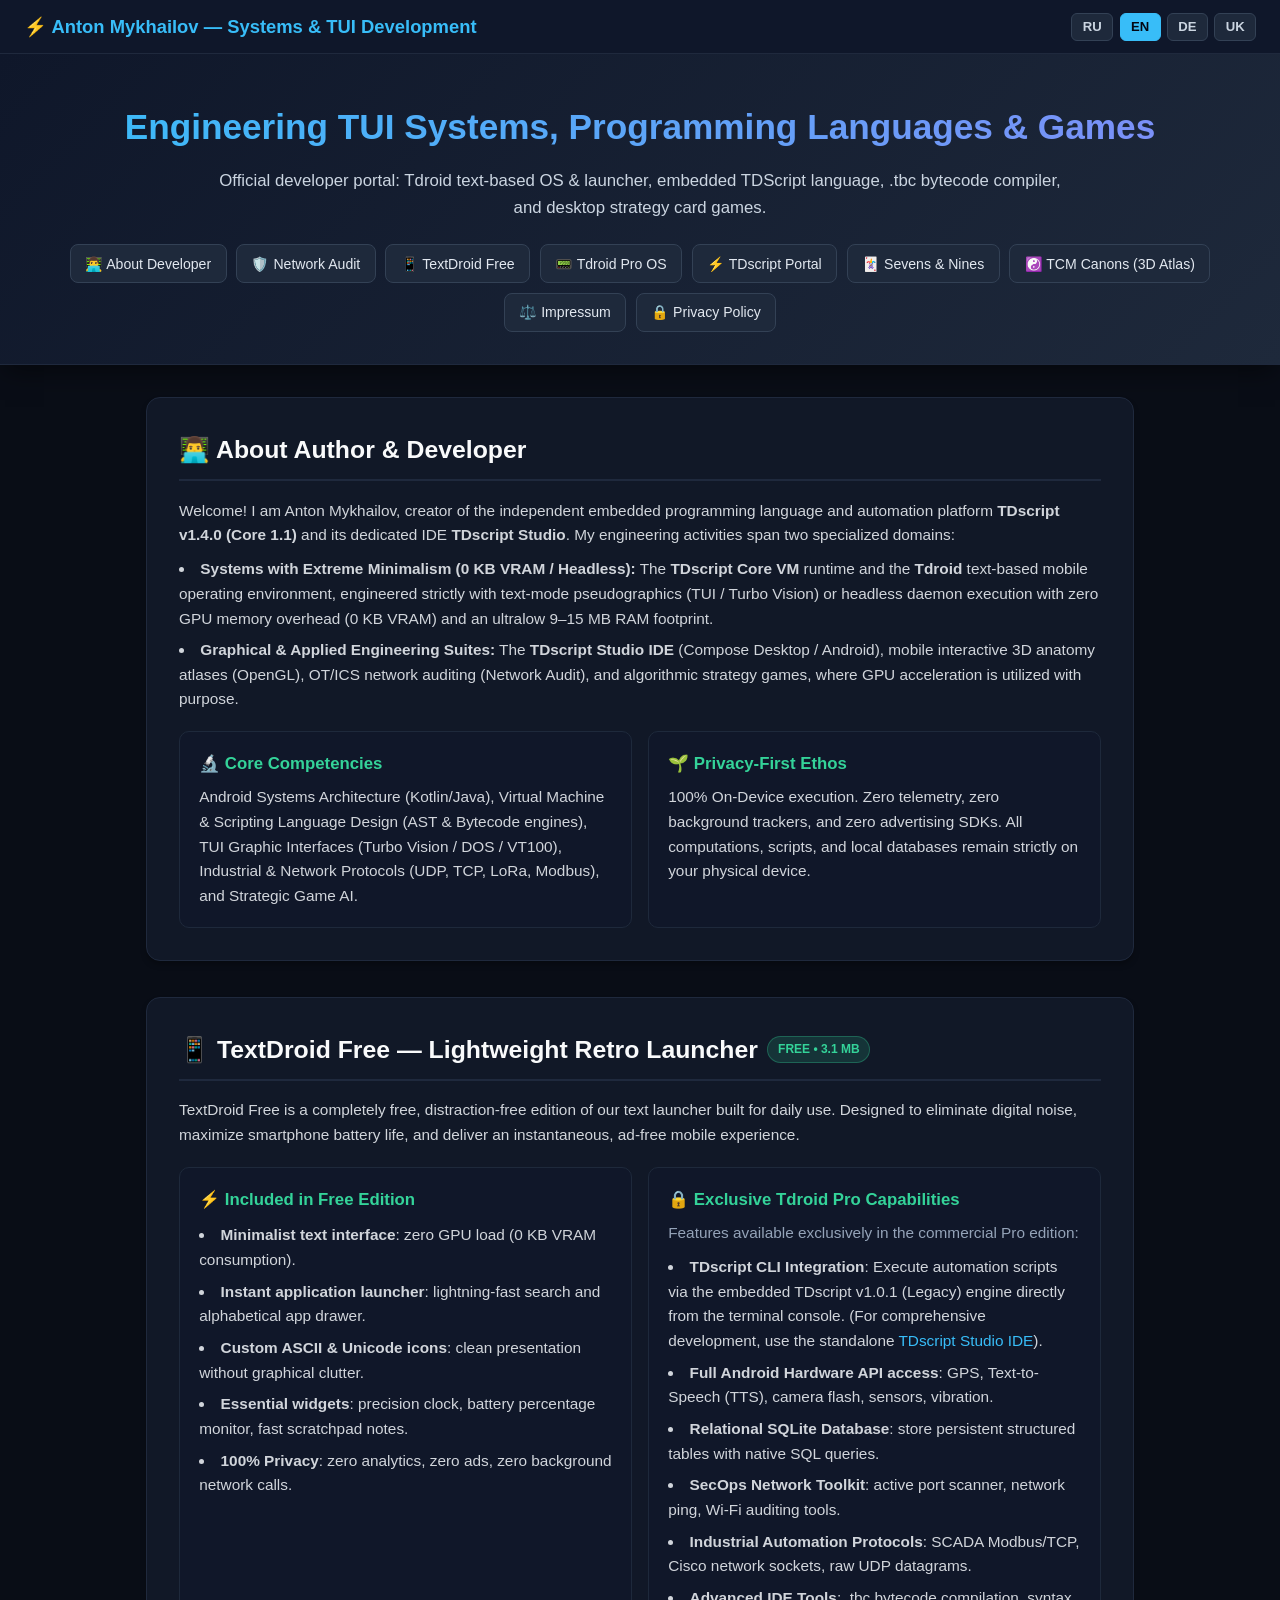
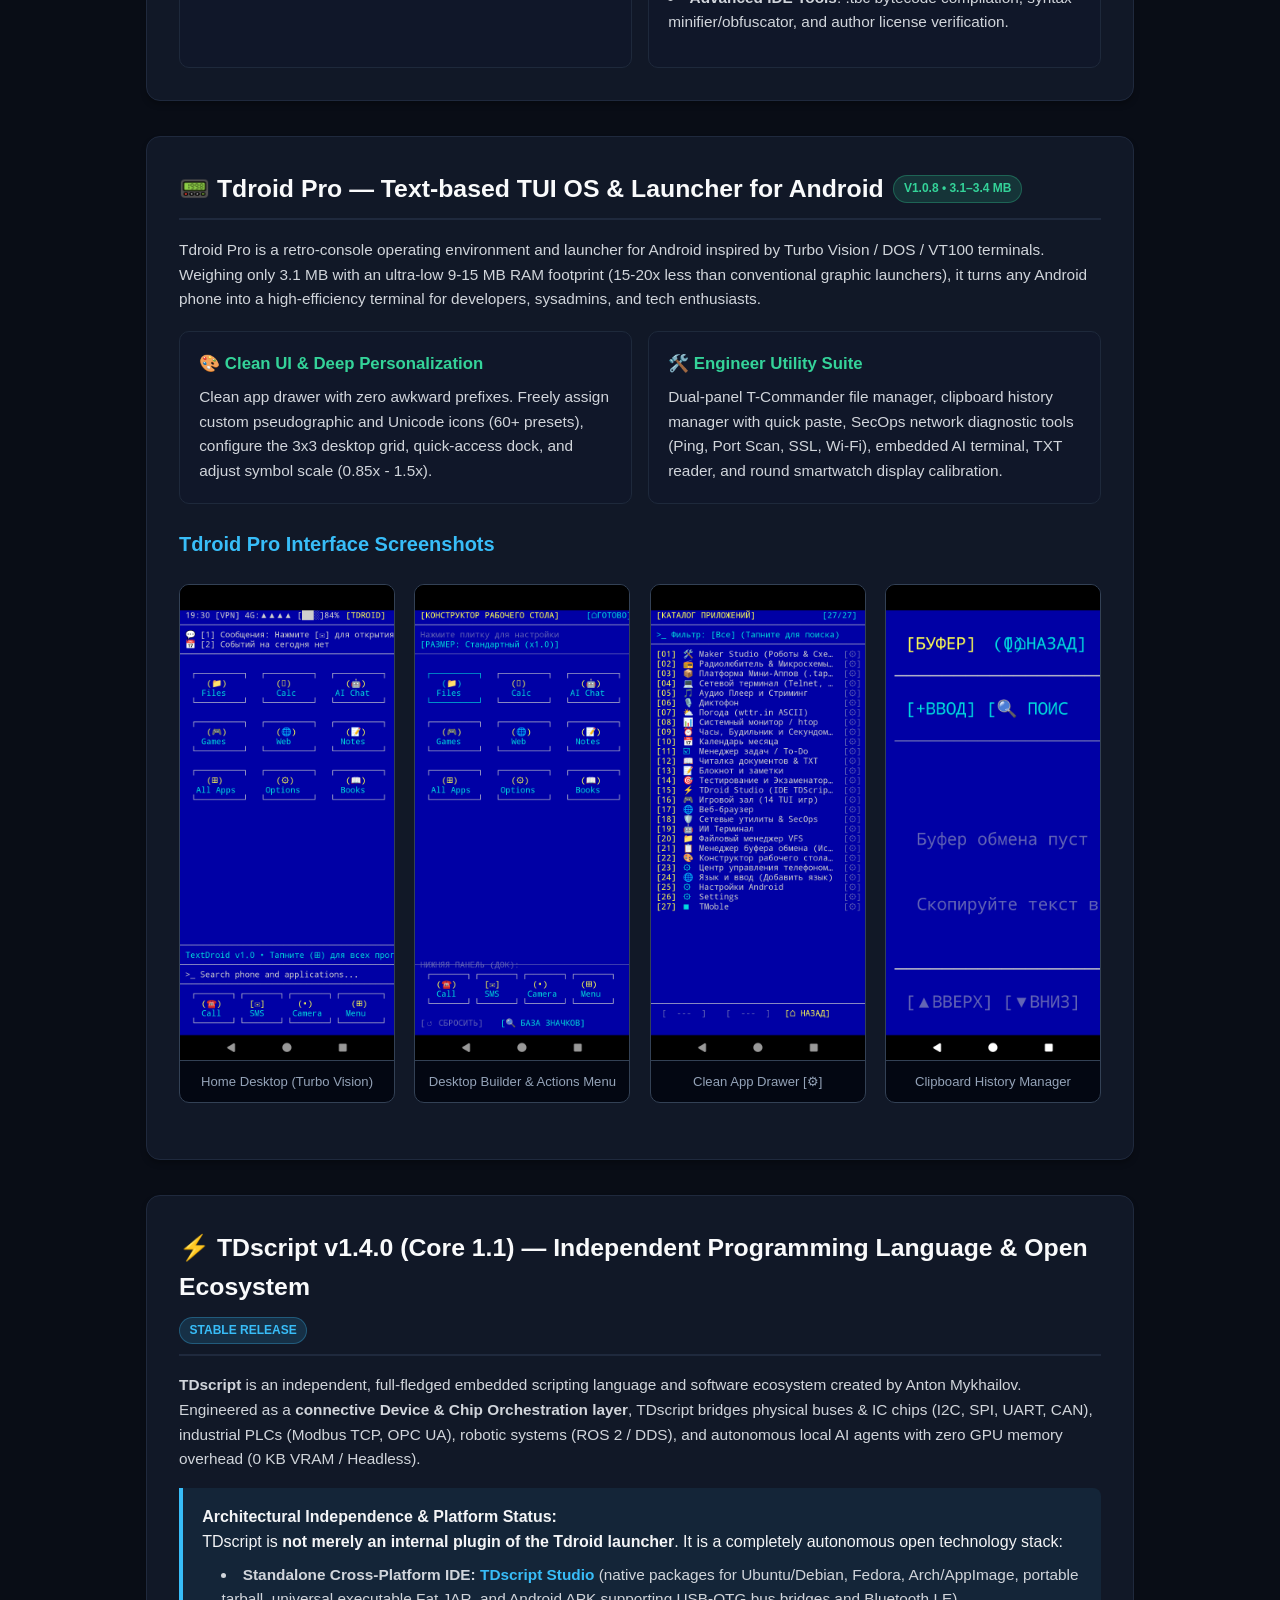
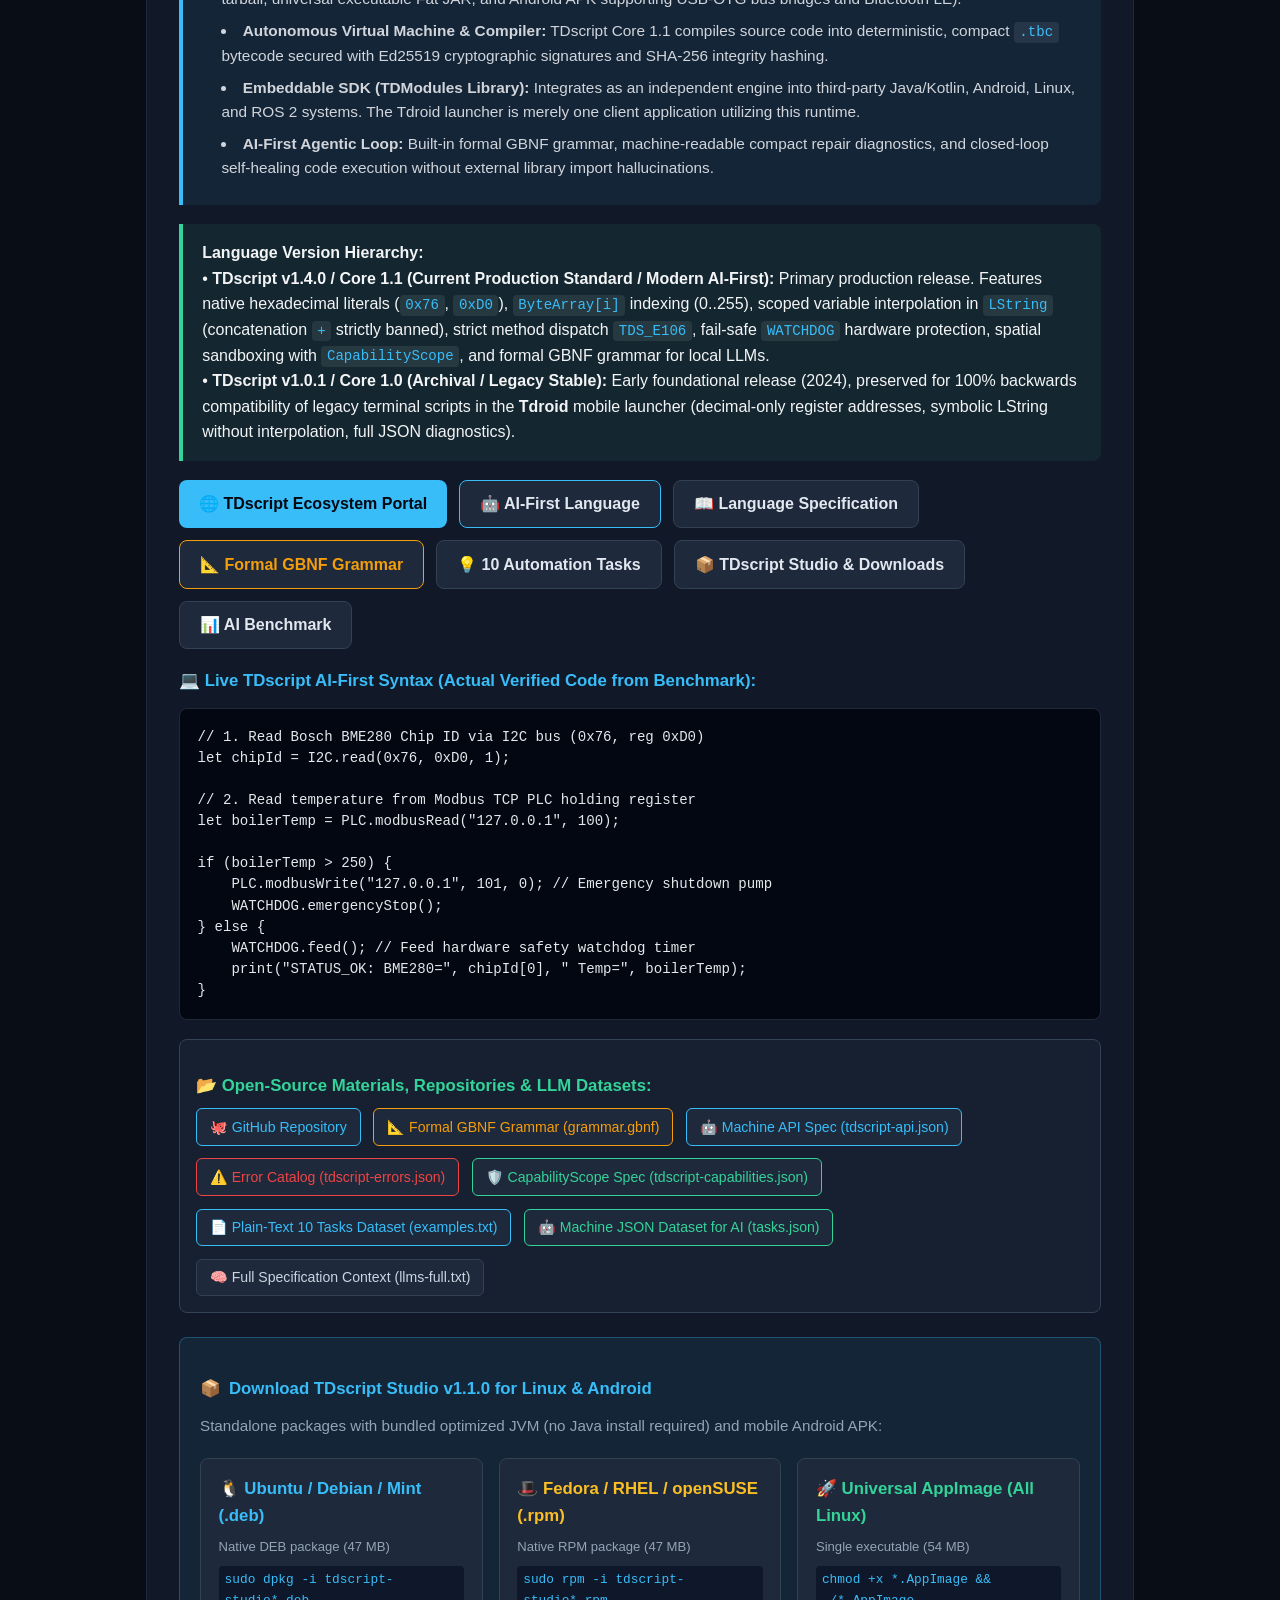
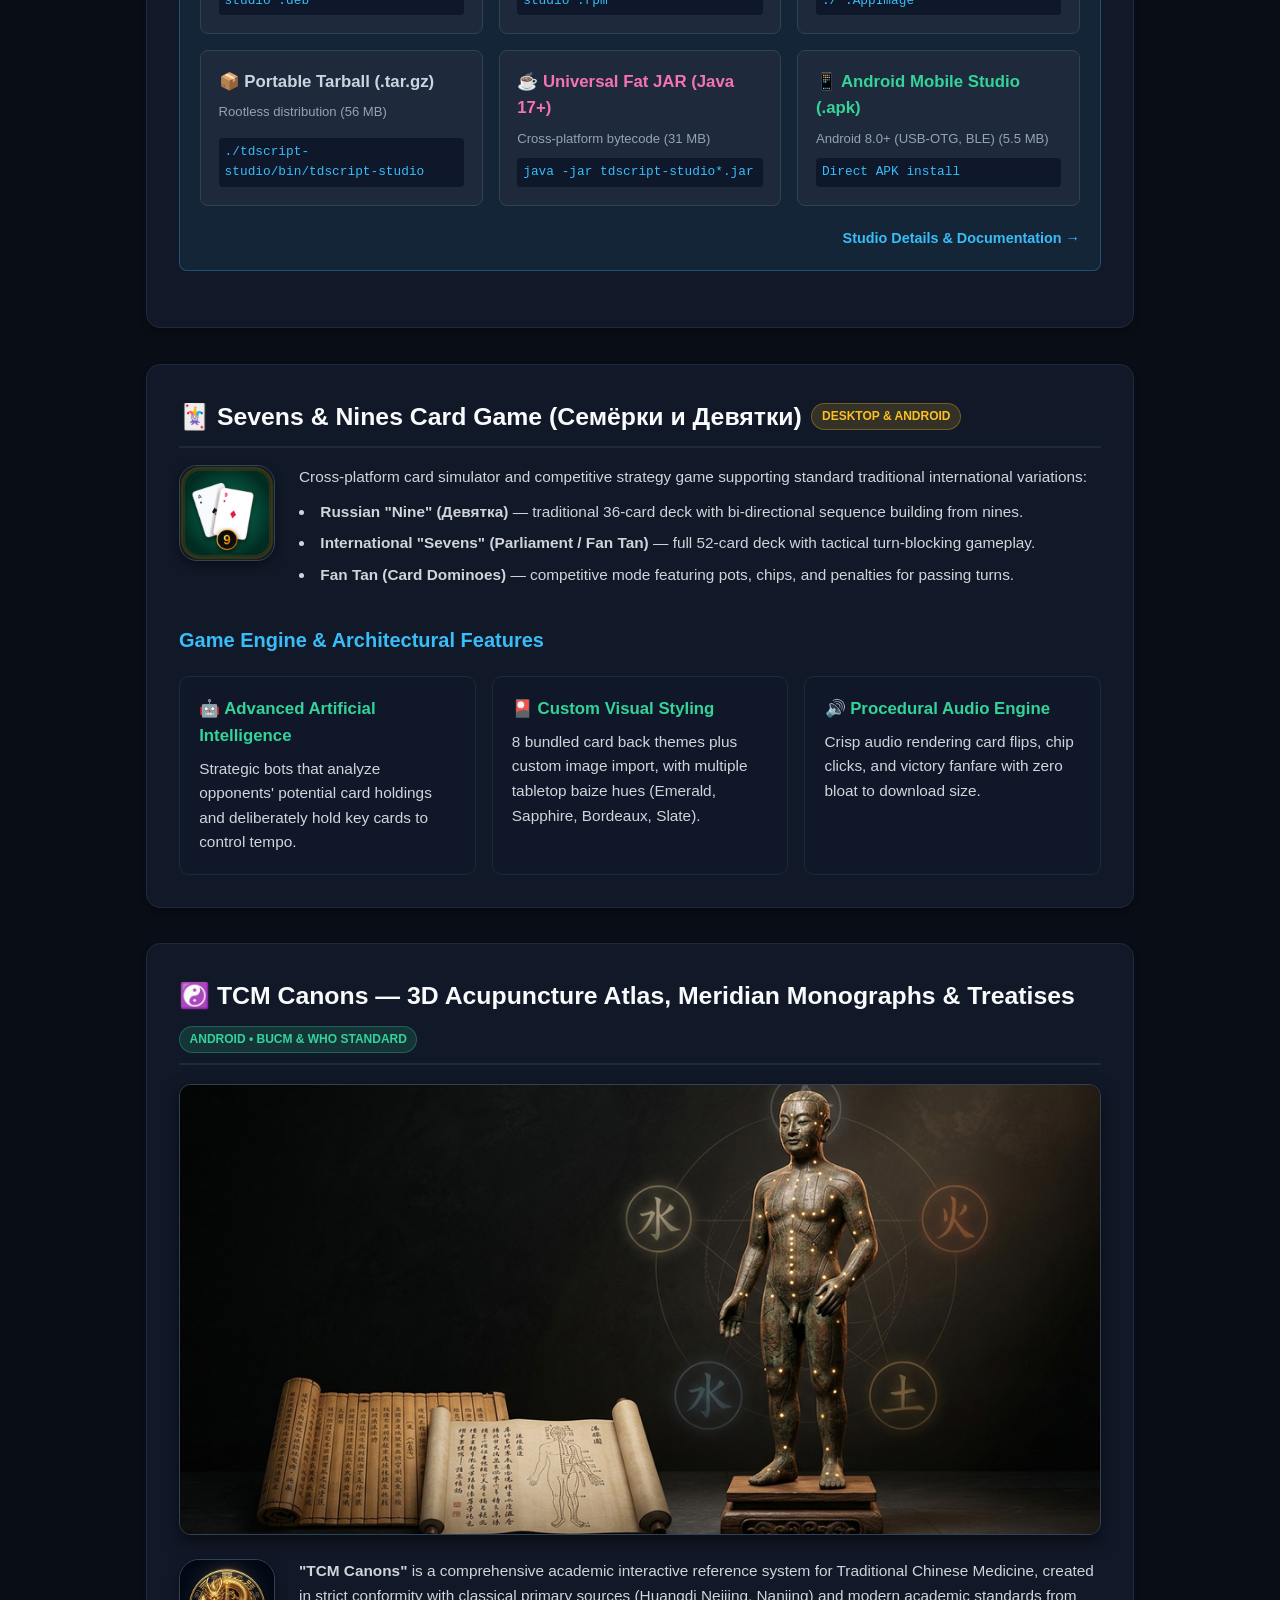
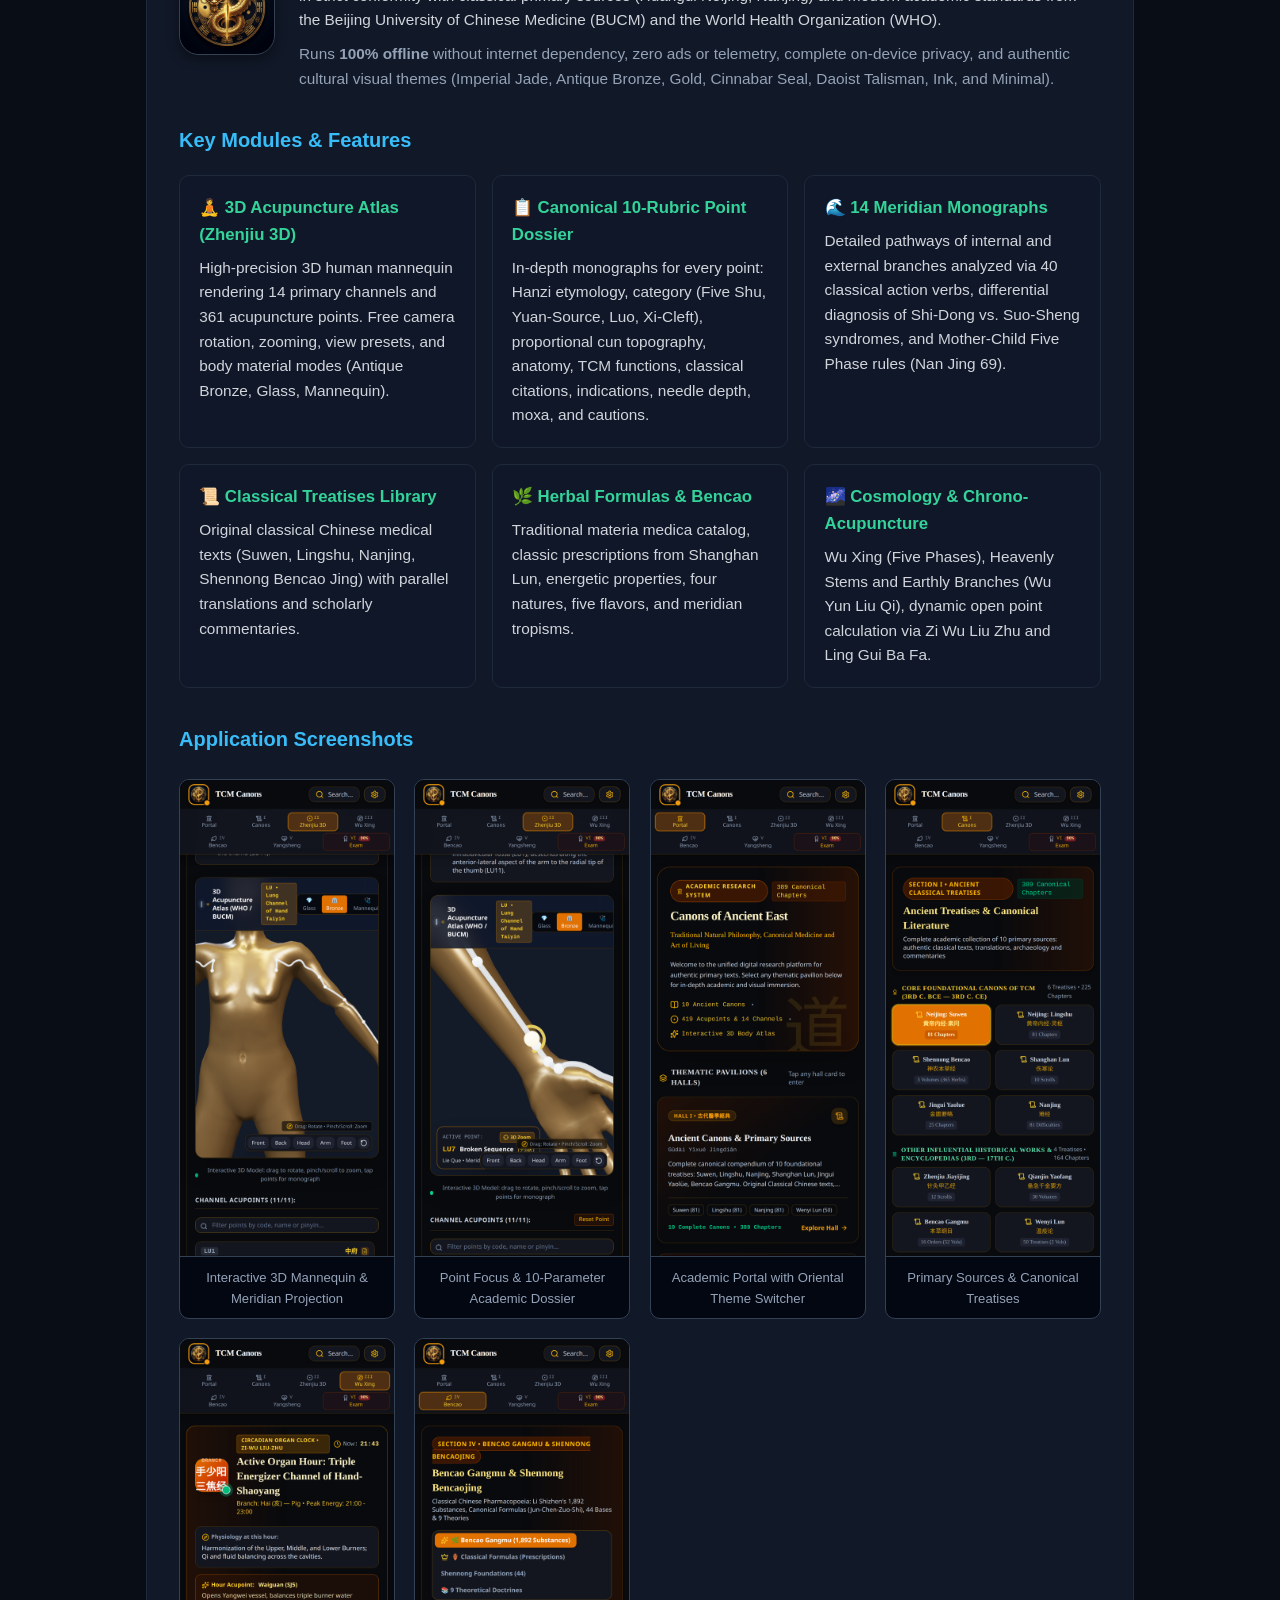
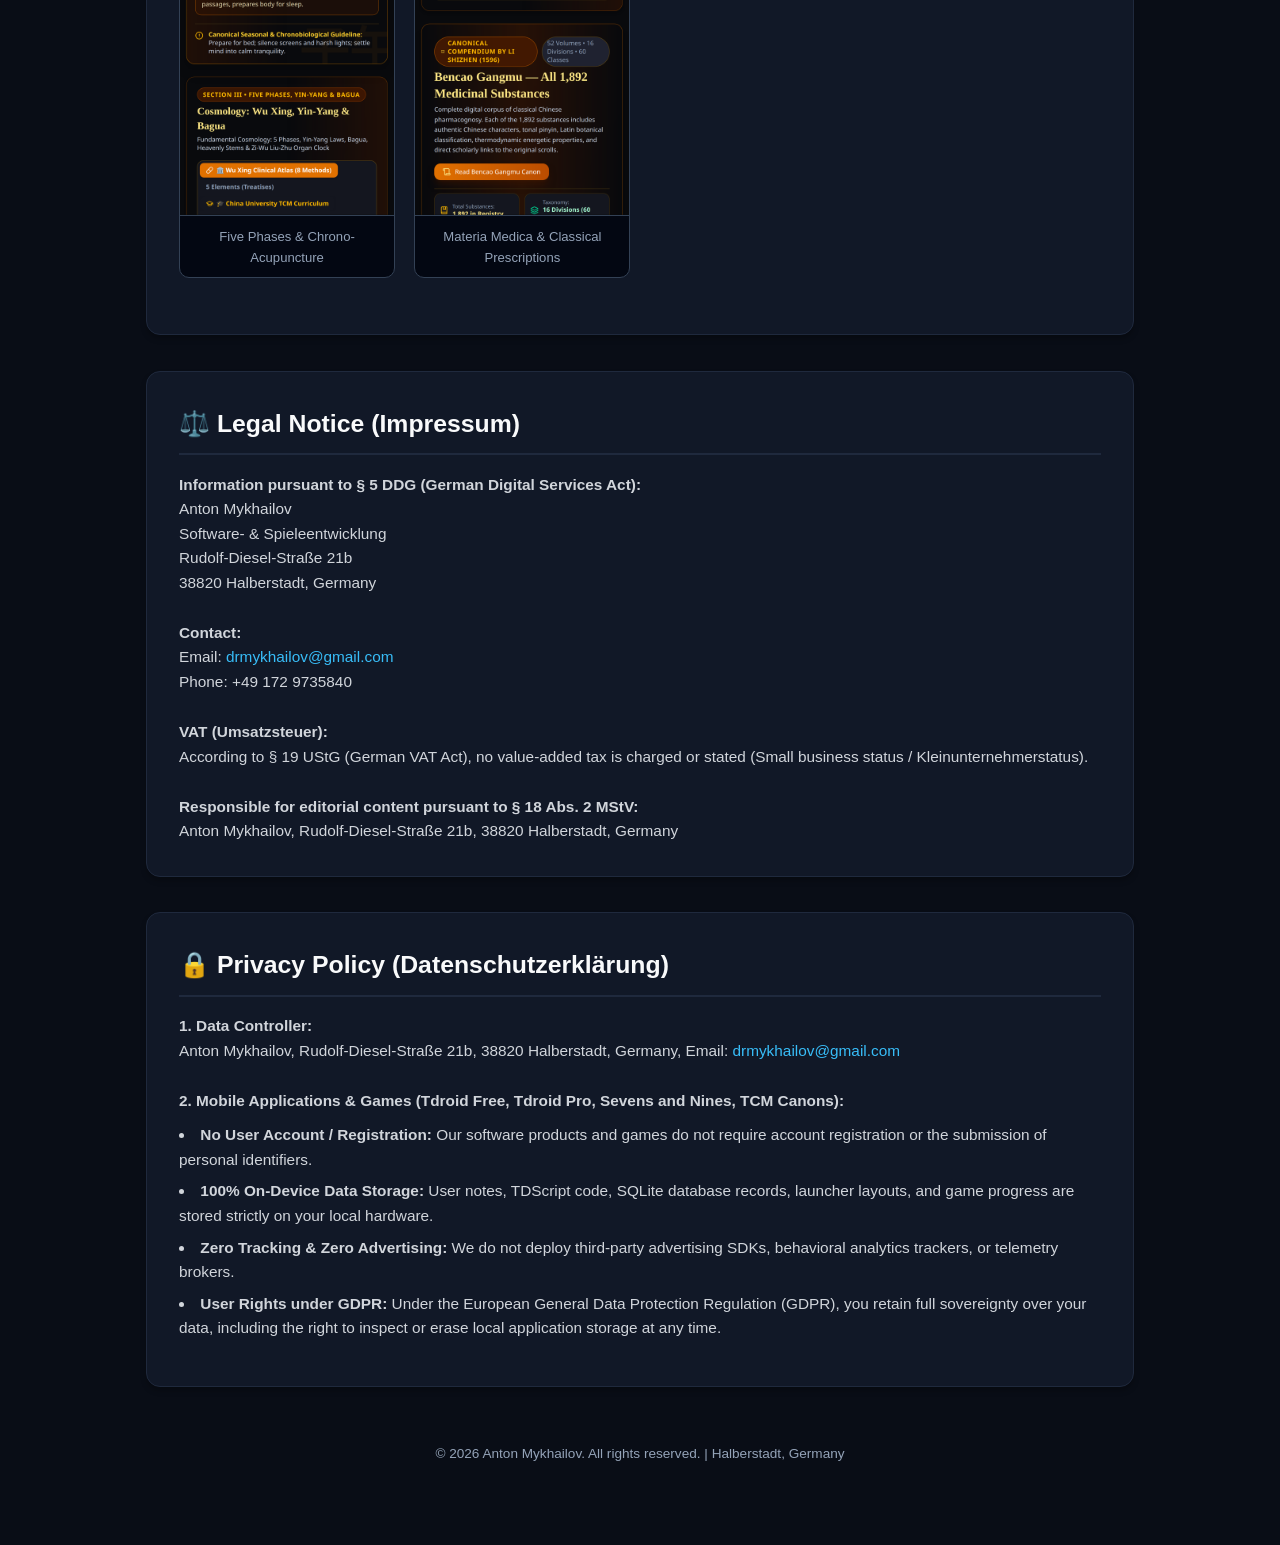
==== commit c23d12b3: "docs: tone down benchmark claims, fix print syntax and BLE aliases, add machine-readable JSON specs" ====
--- a/index.html
+++ b/index.html
@@ -235,7 +235,7 @@
 
         <div class="callout callout-green">
           <strong>Иерархия версий языка:</strong>
-          <br>• <strong>TDscript v1.4.0 / Core 1.1 (Текущий промышленный стандарт / Modern AI-First):</strong> основной рабочий релиз. Включает нативные шестнадцатеричные литералы (<code>0x76</code>, <code>0xD0</code>), индексацию <code>ByteArray[i]</code> (0..255), интерполяцию переменных в <code>LString</code> (запрет конкатенации <code>+</code>), строгую диспетчеризацию методов <code>TDS_E106</code>, аппаратный сторожевой таймер <code>WATCHDOG</code>, пространственную песочницу <code>CapabilityScope</code> и формальную GBNF-грамматику для LLM.
+          <br>• <strong>TDscript v1.4.0 / Core 1.1 (Production-ready для встраиваемой оркестрации / Modern AI-First):</strong> основной рабочий релиз. Включает нативные шестнадцатеричные литералы (<code>0x76</code>, <code>0xD0</code>), индексацию <code>ByteArray[i]</code> (0..255), интерполяцию переменных в <code>LString</code> (запрет конкатенации <code>+</code>), строгую диспетчеризацию методов <code>TDS_E106</code>, аппаратный сторожевой таймер <code>WATCHDOG</code>, пространственную песочницу <code>CapabilityScope</code> и формальную GBNF-грамматику для LLM.
           <br>• <strong>TDscript v1.0.1 / Core 1.0 (Архивная / Legacy Stable):</strong> ранняя базовая редакция 2024 года, сохранённая для 100% обратной совместимости старых скриптов в мобильном лаунчере <strong>Tdroid</strong> (десятичные адреса регистров, символический LString без интерполяции, полный JSON ошибок).
         </div>
 
@@ -263,7 +263,7 @@
     WATCHDOG.emergencyStop();
 } else {
     WATCHDOG.feed(); // Подпитка аппаратного сторожевого таймера
-    print("STATUS_OK: BME280=" + chipId[0] + " Temp=" + boilerTemp);
+    print("STATUS_OK: BME280=", chipId[0], " Temp=", boilerTemp);
 }</code></pre>
         </div>
 
@@ -275,6 +275,15 @@
             </a>
             <a href="tdscript/grammar.gbnf" target="_blank" class="btn" style="background:#1e293b; color:#f59e0b; border:1px solid #f59e0b; font-size:0.88rem; padding:0.4rem 0.8rem; border-radius:6px; text-decoration:none;">
               📐 Формальная грамматика GBNF (grammar.gbnf)
+            </a>
+            <a href="tdscript/tdscript-api.json" target="_blank" class="btn" style="background:#1e293b; color:#38bdf8; border:1px solid #38bdf8; font-size:0.88rem; padding:0.4rem 0.8rem; border-radius:6px; text-decoration:none;">
+              🤖 Спецификация API (tdscript-api.json)
+            </a>
+            <a href="tdscript/tdscript-errors.json" target="_blank" class="btn" style="background:#1e293b; color:#ef4444; border:1px solid #ef4444; font-size:0.88rem; padding:0.4rem 0.8rem; border-radius:6px; text-decoration:none;">
+              ⚠️ Реестр ошибок (tdscript-errors.json)
+            </a>
+            <a href="tdscript/tdscript-capabilities.json" target="_blank" class="btn" style="background:#1e293b; color:#34d399; border:1px solid #34d399; font-size:0.88rem; padding:0.4rem 0.8rem; border-radius:6px; text-decoration:none;">
+              🛡️ Песочница прав (tdscript-capabilities.json)
             </a>
             <a href="tdscript/examples.txt" target="_blank" class="btn" style="background:#1e293b; color:#38bdf8; border:1px solid #38bdf8; font-size:0.88rem; padding:0.4rem 0.8rem; border-radius:6px; text-decoration:none;">
               📄 Plain-Text датасет 10 задач (examples.txt)
@@ -662,7 +671,7 @@
     WATCHDOG.emergencyStop();
 } else {
     WATCHDOG.feed(); // Feed hardware safety watchdog timer
-    print("STATUS_OK: BME280=" + chipId[0] + " Temp=" + boilerTemp);
+    print("STATUS_OK: BME280=", chipId[0], " Temp=", boilerTemp);
 }</code></pre>
         </div>
 
@@ -674,6 +683,15 @@
             </a>
             <a href="tdscript/grammar.gbnf" target="_blank" class="btn" style="background:#1e293b; color:#f59e0b; border:1px solid #f59e0b; font-size:0.88rem; padding:0.4rem 0.8rem; border-radius:6px; text-decoration:none;">
               📐 Formal GBNF Grammar (grammar.gbnf)
+            </a>
+            <a href="tdscript/tdscript-api.json" target="_blank" class="btn" style="background:#1e293b; color:#38bdf8; border:1px solid #38bdf8; font-size:0.88rem; padding:0.4rem 0.8rem; border-radius:6px; text-decoration:none;">
+              🤖 Machine API Spec (tdscript-api.json)
+            </a>
+            <a href="tdscript/tdscript-errors.json" target="_blank" class="btn" style="background:#1e293b; color:#ef4444; border:1px solid #ef4444; font-size:0.88rem; padding:0.4rem 0.8rem; border-radius:6px; text-decoration:none;">
+              ⚠️ Error Catalog (tdscript-errors.json)
+            </a>
+            <a href="tdscript/tdscript-capabilities.json" target="_blank" class="btn" style="background:#1e293b; color:#34d399; border:1px solid #34d399; font-size:0.88rem; padding:0.4rem 0.8rem; border-radius:6px; text-decoration:none;">
+              🛡️ CapabilityScope Spec (tdscript-capabilities.json)
             </a>
             <a href="tdscript/examples.txt" target="_blank" class="btn" style="background:#1e293b; color:#38bdf8; border:1px solid #38bdf8; font-size:0.88rem; padding:0.4rem 0.8rem; border-radius:6px; text-decoration:none;">
               📄 Plain-Text 10 Tasks Dataset (examples.txt)
@@ -1108,7 +1126,7 @@
     WATCHDOG.emergencyStop();
 } else {
     WATCHDOG.feed(); // Hardware-Watchdog füttern
-    print("STATUS_OK: BME280=" + chipId[0] + " Temp=" + boilerTemp);
+    print("STATUS_OK: BME280=", chipId[0], " Temp=", boilerTemp);
 }</code></pre>
         </div>
 
@@ -1120,6 +1138,15 @@
             </a>
             <a href="tdscript/grammar.gbnf" target="_blank" class="btn" style="background:#1e293b; color:#f59e0b; border:1px solid #f59e0b; font-size:0.88rem; padding:0.4rem 0.8rem; border-radius:6px; text-decoration:none;">
               📐 Formale GBNF-Grammatik (grammar.gbnf)
+            </a>
+            <a href="tdscript/tdscript-api.json" target="_blank" class="btn" style="background:#1e293b; color:#38bdf8; border:1px solid #38bdf8; font-size:0.88rem; padding:0.4rem 0.8rem; border-radius:6px; text-decoration:none;">
+              🤖 Maschinen-API-Spezifikation (tdscript-api.json)
+            </a>
+            <a href="tdscript/tdscript-errors.json" target="_blank" class="btn" style="background:#1e293b; color:#ef4444; border:1px solid #ef4444; font-size:0.88rem; padding:0.4rem 0.8rem; border-radius:6px; text-decoration:none;">
+              ⚠️ Fehlerkatalog (tdscript-errors.json)
+            </a>
+            <a href="tdscript/tdscript-capabilities.json" target="_blank" class="btn" style="background:#1e293b; color:#34d399; border:1px solid #34d399; font-size:0.88rem; padding:0.4rem 0.8rem; border-radius:6px; text-decoration:none;">
+              🛡️ CapabilityScope-Spezifikation (tdscript-capabilities.json)
             </a>
             <a href="tdscript/examples.txt" target="_blank" class="btn" style="background:#1e293b; color:#38bdf8; border:1px solid #38bdf8; font-size:0.88rem; padding:0.4rem 0.8rem; border-radius:6px; text-decoration:none;">
               📄 Plain-Text 10 Aufgaben Datensatz (examples.txt)
@@ -1491,7 +1518,7 @@
     WATCHDOG.emergencyStop();
 } else {
     WATCHDOG.feed(); // Підживлення апаратного сторожа
-    print("STATUS_OK: BME280=" + chipId[0] + " Temp=" + boilerTemp);
+    print("STATUS_OK: BME280=", chipId[0], " Temp=", boilerTemp);
 }</code></pre>
         </div>
 
@@ -1503,6 +1530,15 @@
             </a>
             <a href="tdscript/grammar.gbnf" target="_blank" class="btn" style="background:#1e293b; color:#f59e0b; border:1px solid #f59e0b; font-size:0.88rem; padding:0.4rem 0.8rem; border-radius:6px; text-decoration:none;">
               📐 Формальна граматика GBNF (grammar.gbnf)
+            </a>
+            <a href="tdscript/tdscript-api.json" target="_blank" class="btn" style="background:#1e293b; color:#38bdf8; border:1px solid #38bdf8; font-size:0.88rem; padding:0.4rem 0.8rem; border-radius:6px; text-decoration:none;">
+              🤖 Специфікація API (tdscript-api.json)
+            </a>
+            <a href="tdscript/tdscript-errors.json" target="_blank" class="btn" style="background:#1e293b; color:#ef4444; border:1px solid #ef4444; font-size:0.88rem; padding:0.4rem 0.8rem; border-radius:6px; text-decoration:none;">
+              ⚠️ Реєстр помилок (tdscript-errors.json)
+            </a>
+            <a href="tdscript/tdscript-capabilities.json" target="_blank" class="btn" style="background:#1e293b; color:#34d399; border:1px solid #34d399; font-size:0.88rem; padding:0.4rem 0.8rem; border-radius:6px; text-decoration:none;">
+              🛡️ Пісочниця прав (tdscript-capabilities.json)
             </a>
             <a href="tdscript/examples.txt" target="_blank" class="btn" style="background:#1e293b; color:#38bdf8; border:1px solid #38bdf8; font-size:0.88rem; padding:0.4rem 0.8rem; border-radius:6px; text-decoration:none;">
               📄 Plain-Text датасет 10 задач (examples.txt)
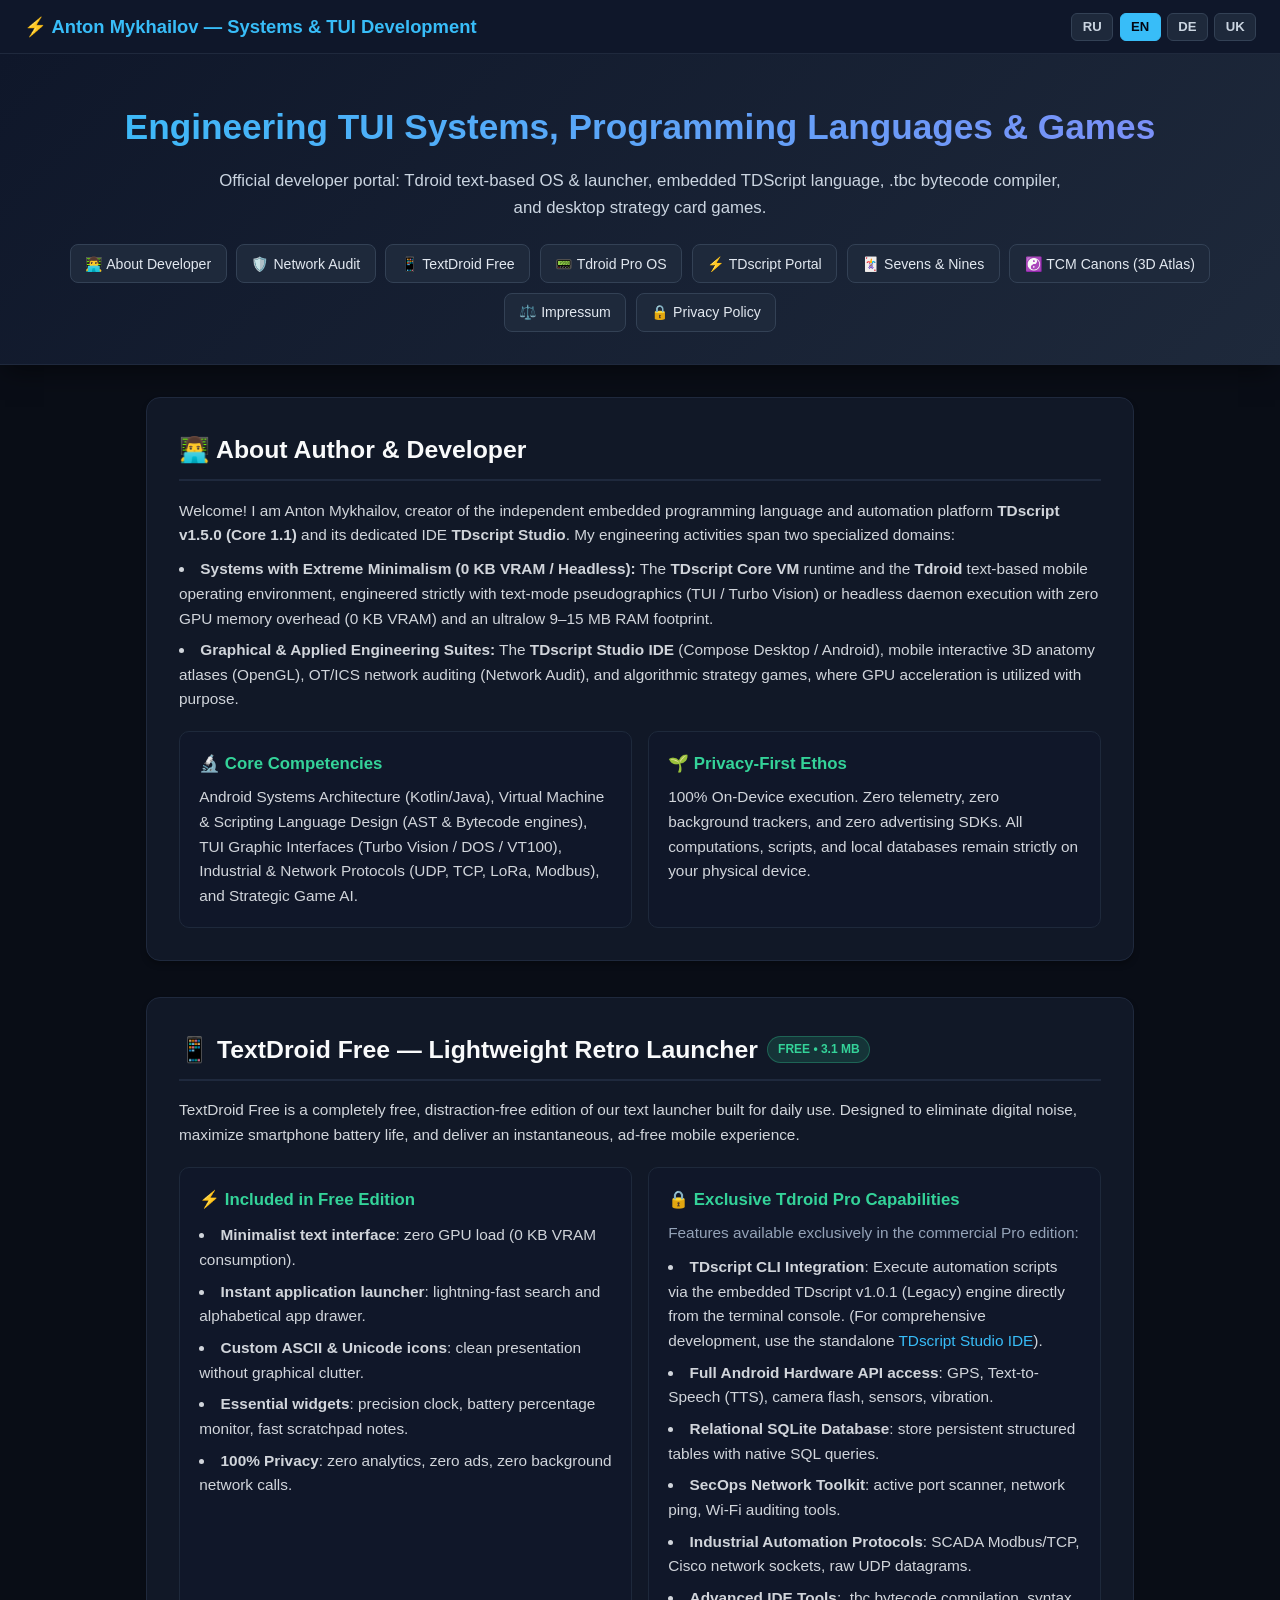
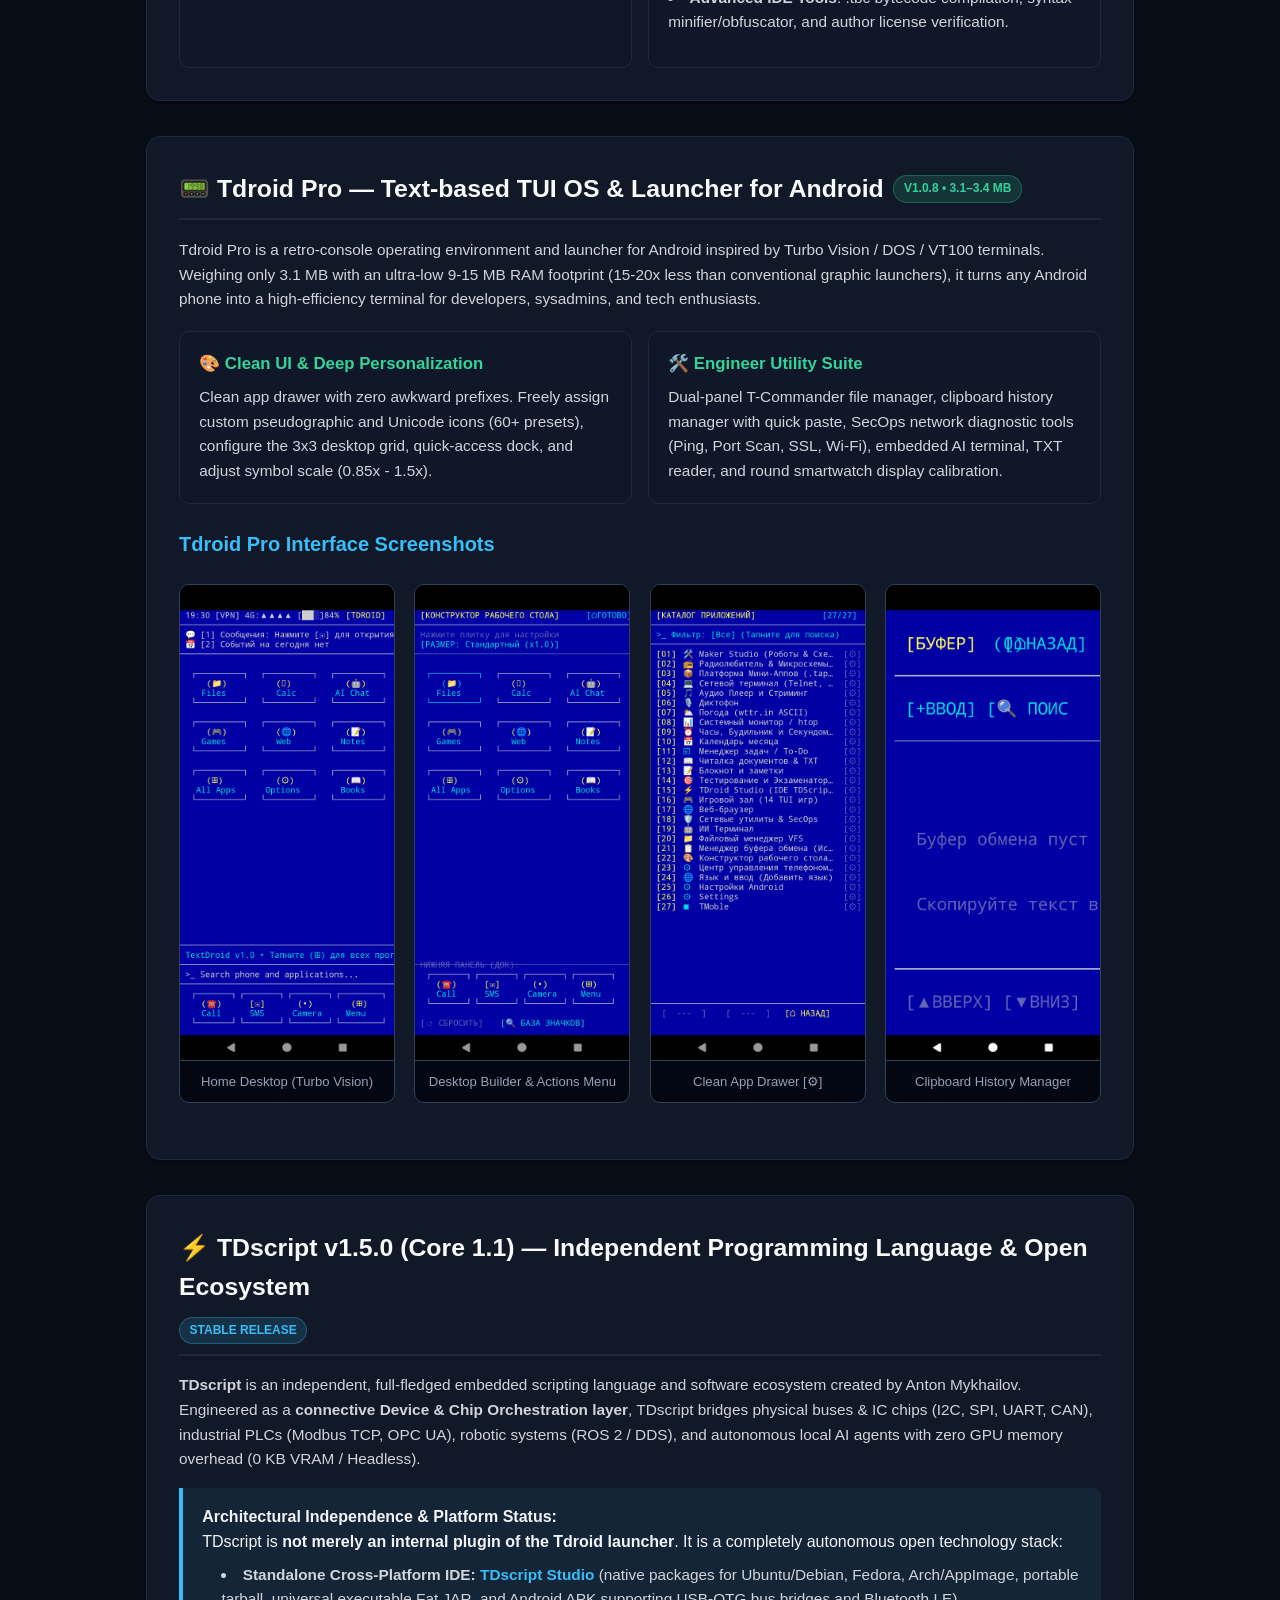
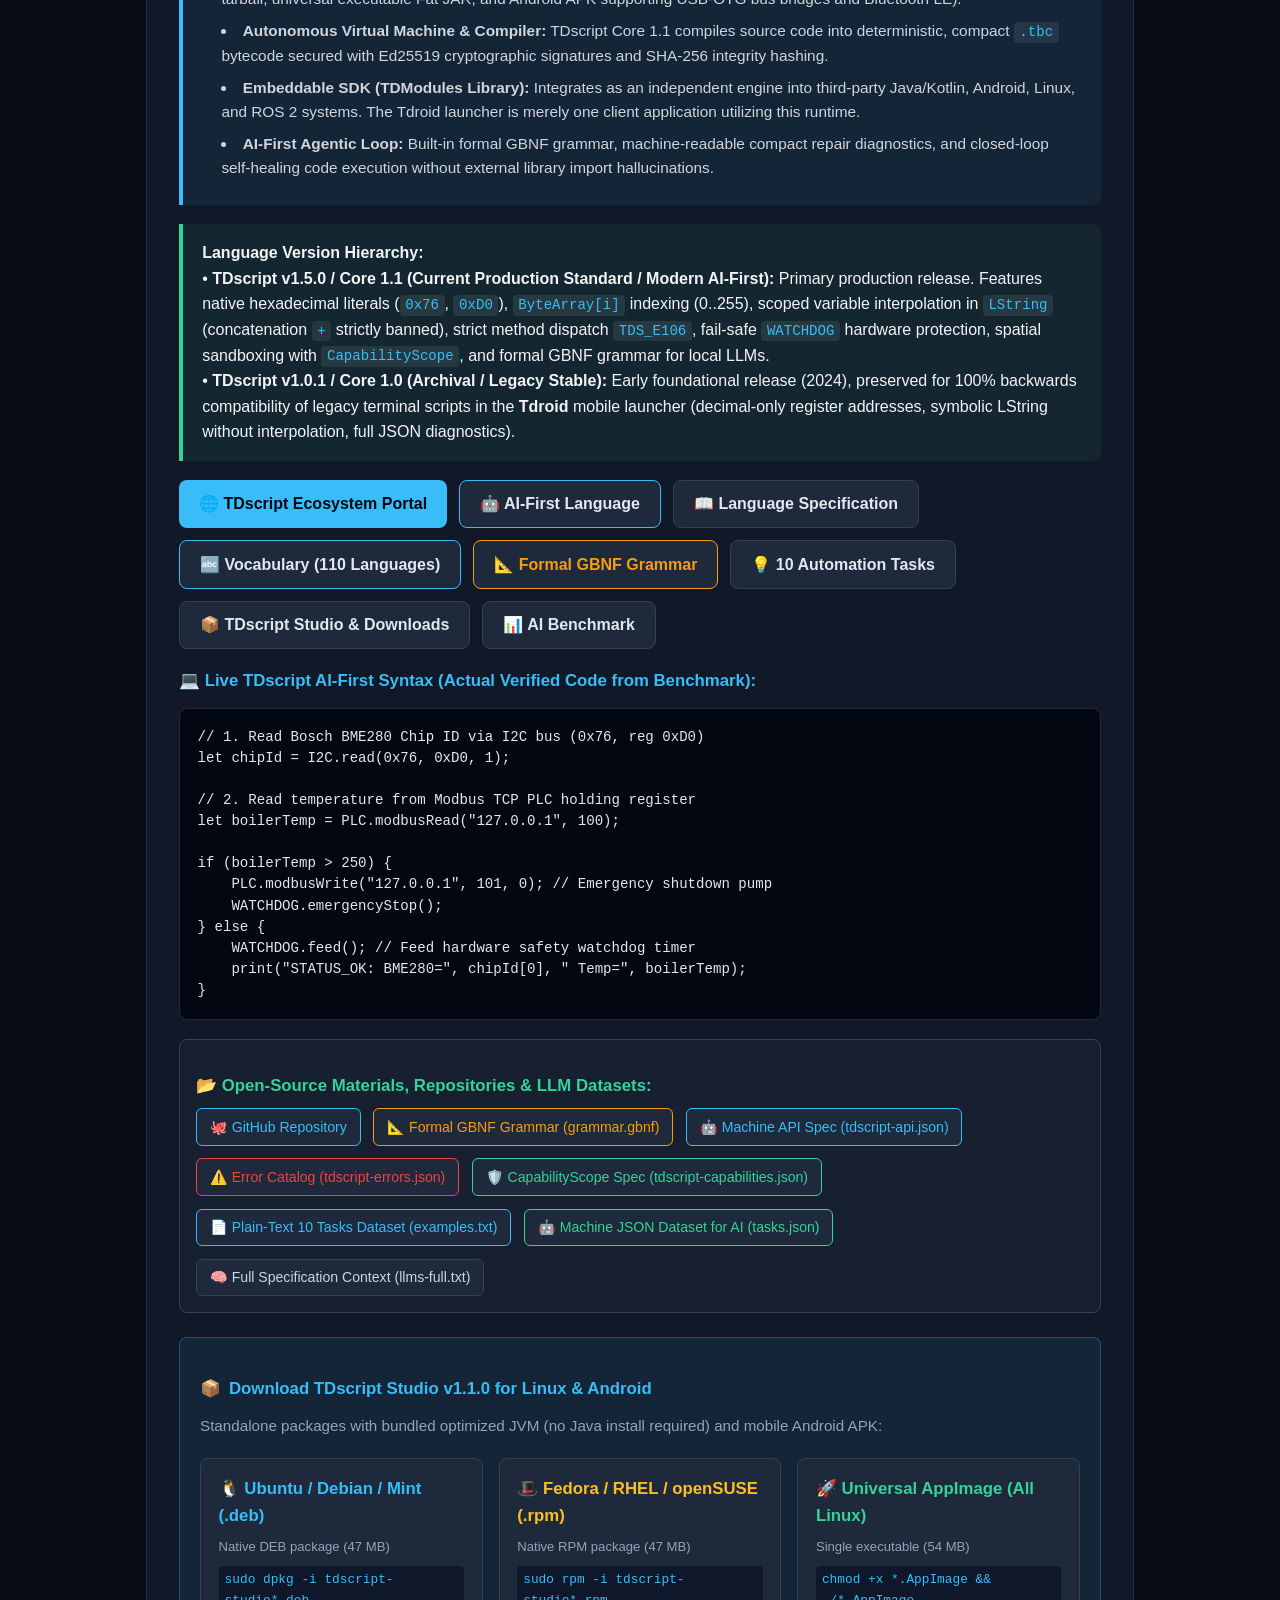
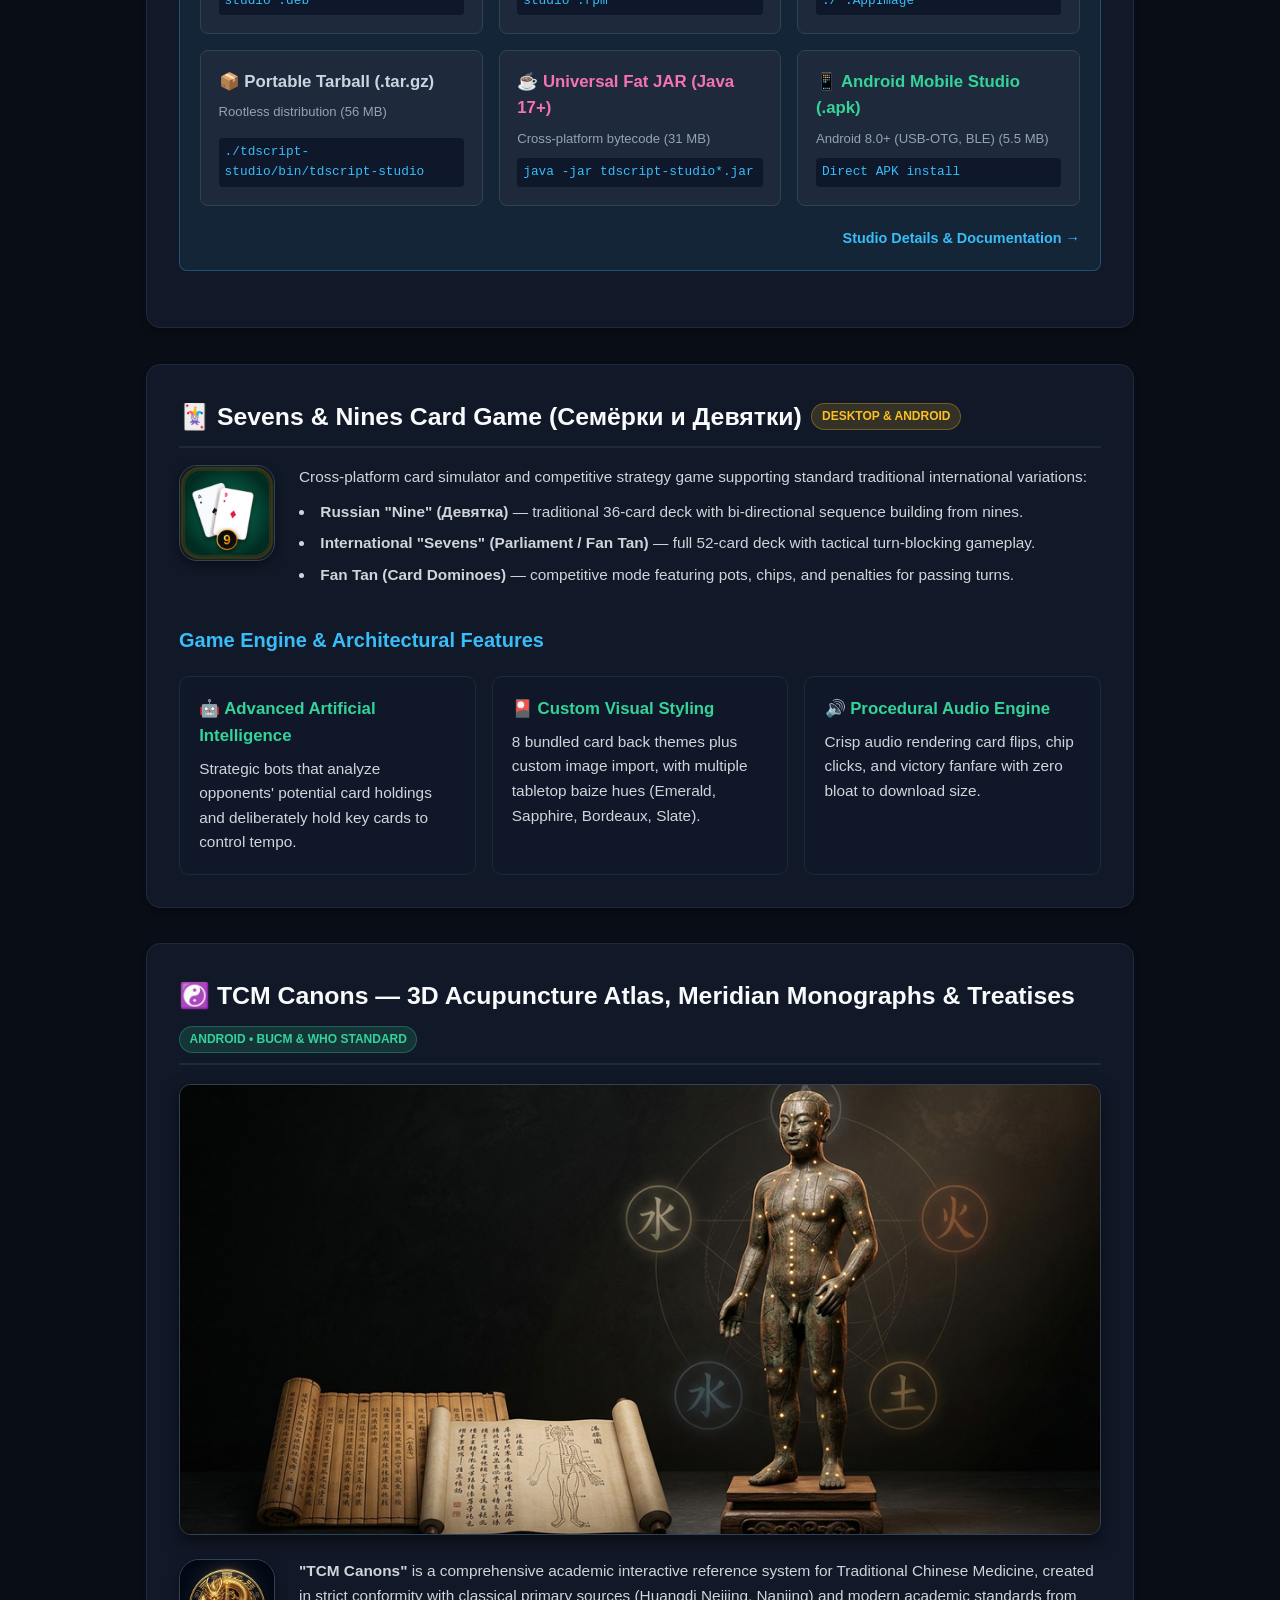
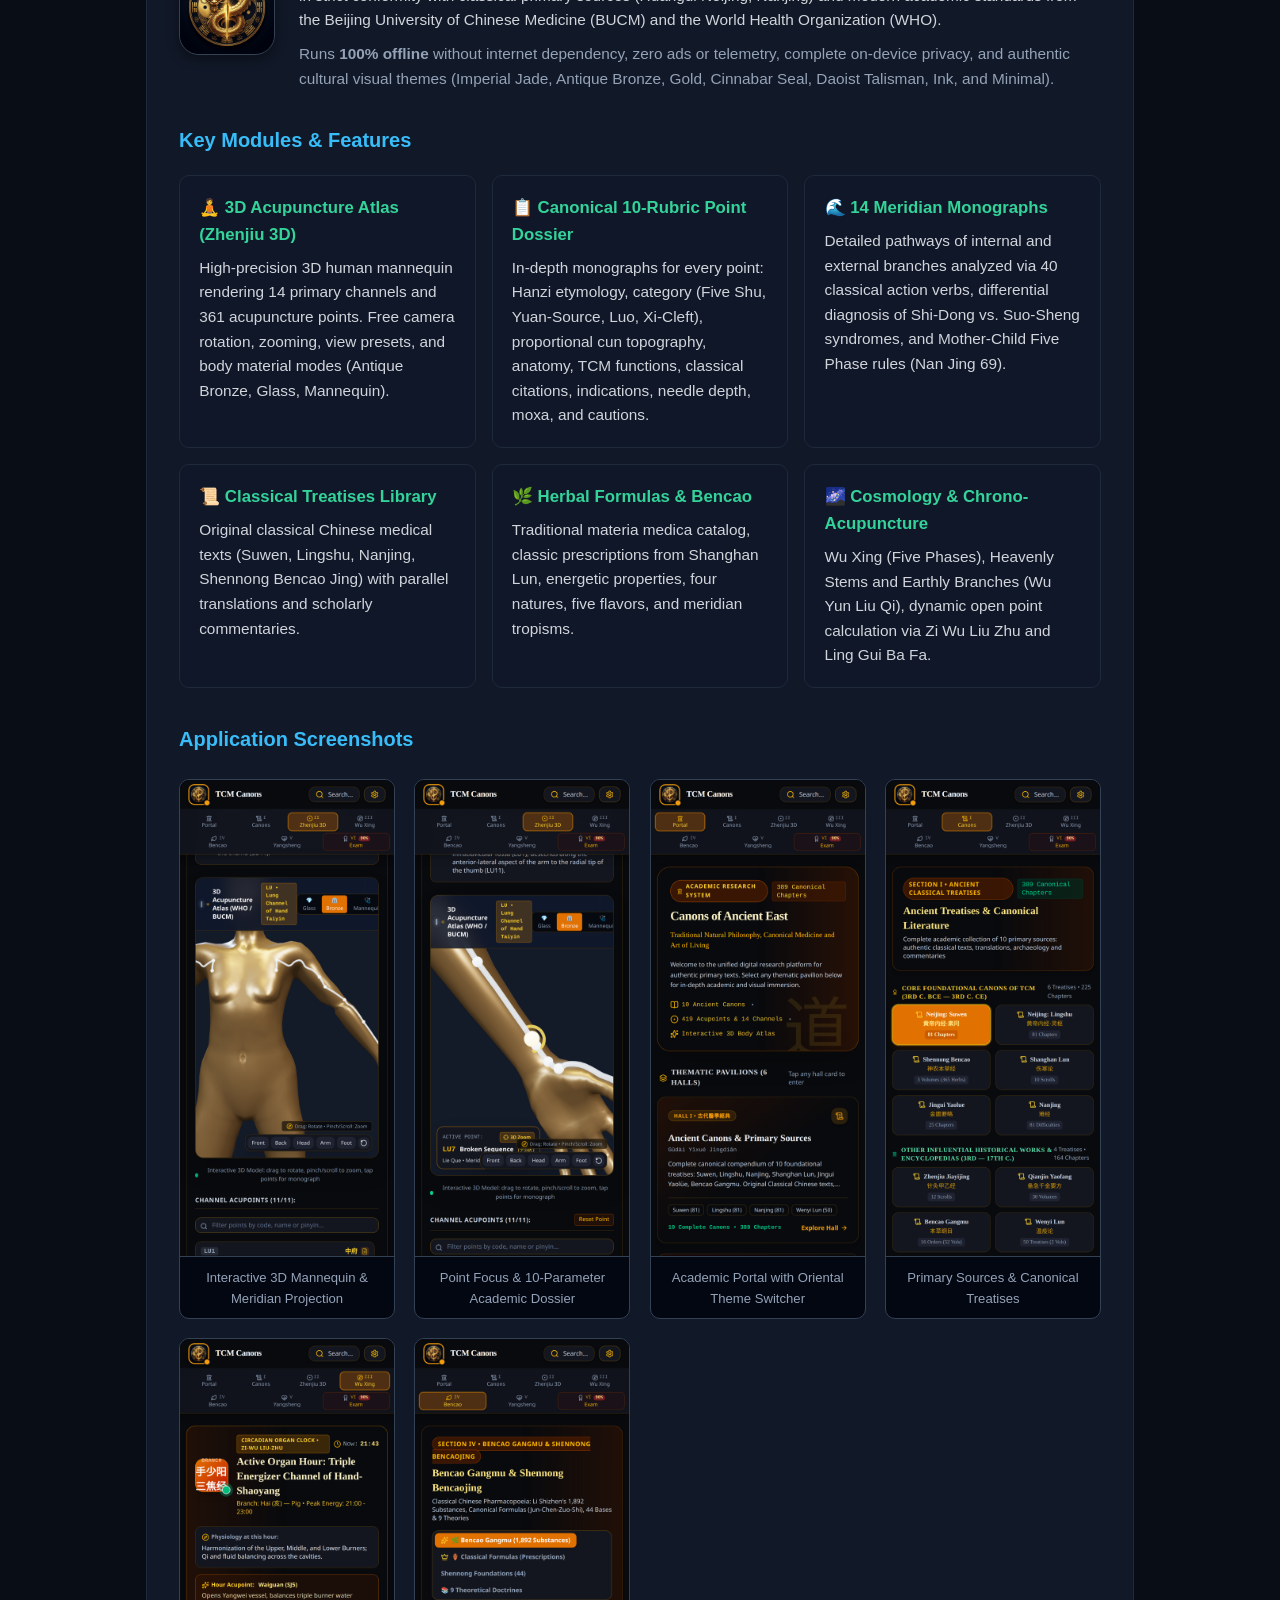
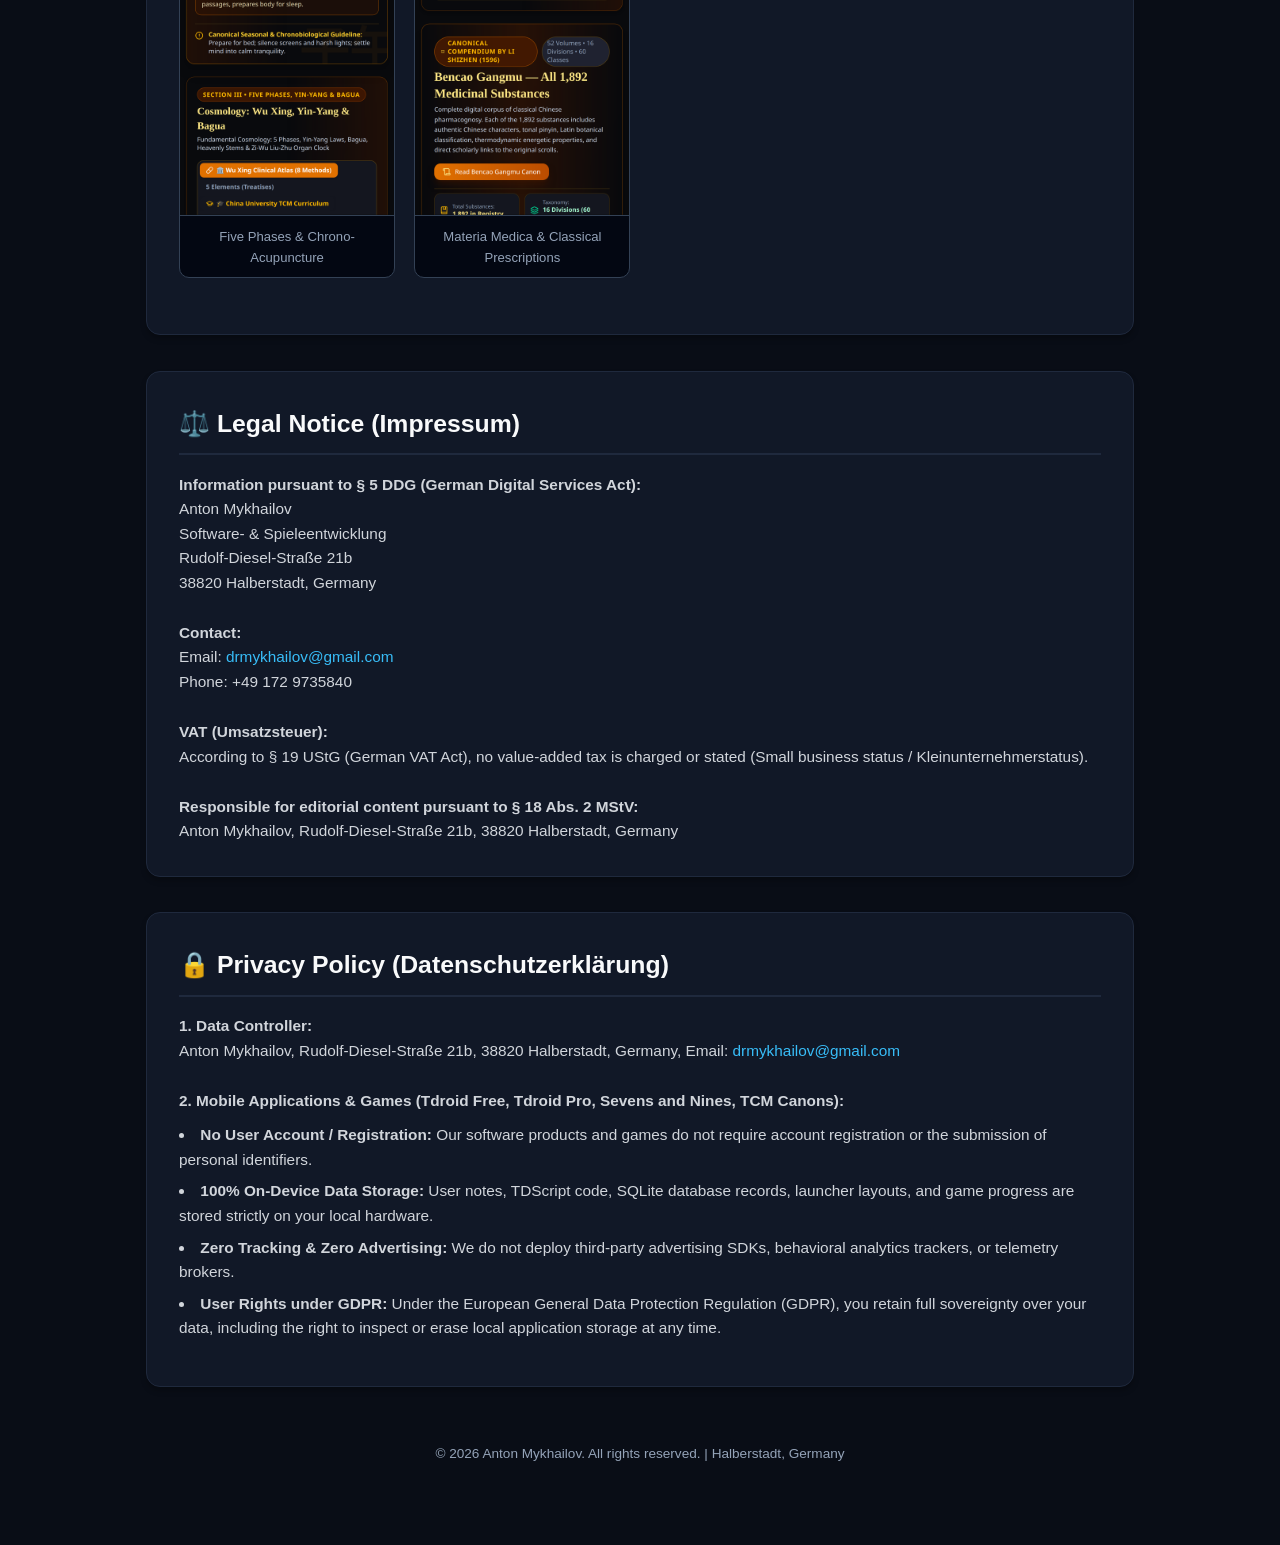
==== commit a202c4b5: "feat(v1.5.0): publish stable release v1.5.0 and vocabulary.html with 110 language tables" ====
--- a/index.html
+++ b/index.html
@@ -49,7 +49,7 @@
       <section class="card" id="about">
         <h2>👨‍💻 Об авторе и разработчике</h2>
         <p>
-          Приветствую! Меня зовут Антон Михайлов. Я создатель независимого встраиваемого языка программирования и платформы автоматизации <strong>TDscript v1.4.0 (Core 1.1)</strong> с собственной средой разработки <strong>TDscript Studio IDE</strong>. Моя инженерная деятельность охватывает два специализированных направления:
+          Приветствую! Меня зовут Антон Михайлов. Я создатель независимого встраиваемого языка программирования и платформы автоматизации <strong>TDscript v1.5.0 (Core 1.1)</strong> с собственной средой разработки <strong>TDscript Studio IDE</strong>. Моя инженерная деятельность охватывает два специализированных направления:
         </p>
         <ul>
           <li><strong>Системы с экстремальным минимализмом (0 KB VRAM / Headless):</strong> виртуальная машина и компилятор байткода <strong>TDscript Core VM</strong>, консольная операционная среда <strong>Tdroid</strong>, работающие исключительно в текстовой псевдографике (TUI / Turbo Vision) или в фоновом безголовом режиме без малейшей нагрузки на видеочип и с потреблением 9–15 МБ ОЗУ.</li>
@@ -217,7 +217,7 @@
 
       <!-- 4. TDSCRIPT ЭКОСИСТЕМА: ПОРТАЛ И СТУДИЯ -->
       <section class="card" id="tdscript">
-        <h2>⚡ TDscript v1.4.0 (Core 1.1) — Независимый язык программирования и открытая экосистема <span class="badge badge-accent">Стабильный релиз</span></h2>
+        <h2>⚡ TDscript v1.5.0 (Core 1.1) — Независимый язык программирования и открытая экосистема <span class="badge badge-accent">Стабильный релиз</span></h2>
         <p>
           <strong>TDscript</strong> — это самостоятельный, полнофункциональный встраиваемый язык программирования и открытая программная экосистема, созданная Антоном Михайловым. Язык спроектирован как <strong>универсальный слой оркестрации аппаратуры и микросхем (Device &amp; Chip Orchestration)</strong>: от физических шин (I2C, SPI, UART, CAN) и промышленных ПЛК (Modbus TCP/RTU) до робототехники (ROS 2) и автономных локальных ИИ-агентов с нулевым оверхедом видеопамяти (0 KB VRAM / Headless).
         </p>
@@ -235,7 +235,7 @@
 
         <div class="callout callout-green">
           <strong>Иерархия версий языка:</strong>
-          <br>• <strong>TDscript v1.4.0 / Core 1.1 (Production-ready для встраиваемой оркестрации / Modern AI-First):</strong> основной рабочий релиз. Включает нативные шестнадцатеричные литералы (<code>0x76</code>, <code>0xD0</code>), индексацию <code>ByteArray[i]</code> (0..255), интерполяцию переменных в <code>LString</code> (запрет конкатенации <code>+</code>), строгую диспетчеризацию методов <code>TDS_E106</code>, аппаратный сторожевой таймер <code>WATCHDOG</code>, пространственную песочницу <code>CapabilityScope</code> и формальную GBNF-грамматику для LLM.
+          <br>• <strong>TDscript v1.5.0 / Core 1.1 (Production-ready для встраиваемой оркестрации / Modern AI-First):</strong> основной рабочий релиз. Включает нативные шестнадцатеричные литералы (<code>0x76</code>, <code>0xD0</code>), индексацию <code>ByteArray[i]</code> (0..255), интерполяцию переменных в <code>LString</code> (запрет конкатенации <code>+</code>), строгую диспетчеризацию методов <code>TDS_E106</code>, аппаратный сторожевой таймер <code>WATCHDOG</code>, пространственную песочницу <code>CapabilityScope</code> и формальную GBNF-грамматику для LLM.
           <br>• <strong>TDscript v1.0.1 / Core 1.0 (Архивная / Legacy Stable):</strong> ранняя базовая редакция 2024 года, сохранённая для 100% обратной совместимости старых скриптов в мобильном лаунчере <strong>Tdroid</strong> (десятичные адреса регистров, символический LString без интерполяции, полный JSON ошибок).
         </div>
 
@@ -243,6 +243,7 @@
           <a href="tdscript/index.html" class="btn-primary">🌐 Портал экосистемы TDscript</a>
           <a href="tdscript/ai-language.html" class="btn-secondary" style="border-color: var(--accent);">🤖 Язык для ИИ (AI-First)</a>
           <a href="tdscript/language.html" class="btn-secondary">📖 Спецификация языка</a>
+          <a href="tdscript/vocabulary.html" class="btn-secondary" style="border-color: #38bdf8;">🔤 Лексика (110 языков)</a>
           <a href="tdscript/grammar.gbnf" target="_blank" class="btn-secondary" style="border-color: #f59e0b; color: #f59e0b;">📐 Формальная GBNF-грамматика</a>
           <a href="tdscript/examples.html" class="btn-secondary">💡 10 задач автоматизации</a>
           <a href="tdscript/studio.html" class="btn-secondary">📦 TDscript Studio &amp; Загрузки</a>
@@ -275,6 +276,9 @@
             </a>
             <a href="tdscript/grammar.gbnf" target="_blank" class="btn" style="background:#1e293b; color:#f59e0b; border:1px solid #f59e0b; font-size:0.88rem; padding:0.4rem 0.8rem; border-radius:6px; text-decoration:none;">
               📐 Формальная грамматика GBNF (grammar.gbnf)
+            </a>
+            <a href="tdscript/tdscript-keywords-109.json" target="_blank" class="btn" style="background:#1e293b; color:#38bdf8; border:1px solid #38bdf8; font-size:0.88rem; padding:0.4rem 0.8rem; border-radius:6px; text-decoration:none;">
+              🔤 Словарь 110 языков (tdscript-keywords-109.json)
             </a>
             <a href="tdscript/tdscript-api.json" target="_blank" class="btn" style="background:#1e293b; color:#38bdf8; border:1px solid #38bdf8; font-size:0.88rem; padding:0.4rem 0.8rem; border-radius:6px; text-decoration:none;">
               🤖 Спецификация API (tdscript-api.json)
@@ -524,7 +528,7 @@
       <section class="card" id="about">
         <h2>👨‍💻 About Author & Developer</h2>
         <p>
-          Welcome! I am Anton Mykhailov, creator of the independent embedded programming language and automation platform <strong>TDscript v1.4.0 (Core 1.1)</strong> and its dedicated IDE <strong>TDscript Studio</strong>. My engineering activities span two specialized domains:
+          Welcome! I am Anton Mykhailov, creator of the independent embedded programming language and automation platform <strong>TDscript v1.5.0 (Core 1.1)</strong> and its dedicated IDE <strong>TDscript Studio</strong>. My engineering activities span two specialized domains:
         </p>
         <ul>
           <li><strong>Systems with Extreme Minimalism (0 KB VRAM / Headless):</strong> The <strong>TDscript Core VM</strong> runtime and the <strong>Tdroid</strong> text-based mobile operating environment, engineered strictly with text-mode pseudographics (TUI / Turbo Vision) or headless daemon execution with zero GPU memory overhead (0 KB VRAM) and an ultralow 9–15 MB RAM footprint.</li>
@@ -625,7 +629,7 @@
 
       <!-- 4. TDSCRIPT ECOSYSTEM: PORTAL & STUDIO -->
       <section class="card" id="tdscript">
-        <h2>⚡ TDscript v1.4.0 (Core 1.1) — Independent Programming Language &amp; Open Ecosystem <span class="badge badge-accent">Stable Release</span></h2>
+        <h2>⚡ TDscript v1.5.0 (Core 1.1) — Independent Programming Language &amp; Open Ecosystem <span class="badge badge-accent">Stable Release</span></h2>
         <p>
           <strong>TDscript</strong> is an independent, full-fledged embedded scripting language and software ecosystem created by Anton Mykhailov. Engineered as a <strong>connective Device &amp; Chip Orchestration layer</strong>, TDscript bridges physical buses &amp; IC chips (I2C, SPI, UART, CAN), industrial PLCs (Modbus TCP, OPC UA), robotic systems (ROS 2 / DDS), and autonomous local AI agents with zero GPU memory overhead (0 KB VRAM / Headless).
         </p>
@@ -643,7 +647,7 @@
 
         <div class="callout callout-green">
           <strong>Language Version Hierarchy:</strong>
-          <br>• <strong>TDscript v1.4.0 / Core 1.1 (Current Production Standard / Modern AI-First):</strong> Primary production release. Features native hexadecimal literals (<code>0x76</code>, <code>0xD0</code>), <code>ByteArray[i]</code> indexing (0..255), scoped variable interpolation in <code>LString</code> (concatenation <code>+</code> strictly banned), strict method dispatch <code>TDS_E106</code>, fail-safe <code>WATCHDOG</code> hardware protection, spatial sandboxing with <code>CapabilityScope</code>, and formal GBNF grammar for local LLMs.
+          <br>• <strong>TDscript v1.5.0 / Core 1.1 (Current Production Standard / Modern AI-First):</strong> Primary production release. Features native hexadecimal literals (<code>0x76</code>, <code>0xD0</code>), <code>ByteArray[i]</code> indexing (0..255), scoped variable interpolation in <code>LString</code> (concatenation <code>+</code> strictly banned), strict method dispatch <code>TDS_E106</code>, fail-safe <code>WATCHDOG</code> hardware protection, spatial sandboxing with <code>CapabilityScope</code>, and formal GBNF grammar for local LLMs.
           <br>• <strong>TDscript v1.0.1 / Core 1.0 (Archival / Legacy Stable):</strong> Early foundational release (2024), preserved for 100% backwards compatibility of legacy terminal scripts in the <strong>Tdroid</strong> mobile launcher (decimal-only register addresses, symbolic LString without interpolation, full JSON diagnostics).
         </div>
 
@@ -651,6 +655,7 @@
           <a href="tdscript/index.html" class="btn-primary">🌐 TDscript Ecosystem Portal</a>
           <a href="tdscript/ai-language.html" class="btn-secondary" style="border-color: var(--accent);">🤖 AI-First Language</a>
           <a href="tdscript/language.html" class="btn-secondary">📖 Language Specification</a>
+          <a href="tdscript/vocabulary.html" class="btn-secondary" style="border-color: #38bdf8;">🔤 Vocabulary (110 Languages)</a>
           <a href="tdscript/grammar.gbnf" target="_blank" class="btn-secondary" style="border-color: #f59e0b; color: #f59e0b;">📐 Formal GBNF Grammar</a>
           <a href="tdscript/examples.html" class="btn-secondary">💡 10 Automation Tasks</a>
           <a href="tdscript/studio.html" class="btn-secondary">📦 TDscript Studio &amp; Downloads</a>
@@ -932,7 +937,7 @@
       <section class="card" id="about">
         <h2>👨‍💻 Über den Autor & Entwickler</h2>
         <p>
-          Herzlich willkommen! Mein Name ist Anton Mykhailov, Entwickler der eigenständigen eingebetteten Programmiersprache und Automatisierungsplattform <strong>TDscript v1.4.0 (Core 1.1)</strong> sowie der dazugehörigen Entwicklungsumgebung <strong>TDscript Studio IDE</strong>. Meine Ingenieurtätigkeit konzentriert sich auf zwei spezialisierte Domänen:
+          Herzlich willkommen! Mein Name ist Anton Mykhailov, Entwickler der eigenständigen eingebetteten Programmiersprache und Automatisierungsplattform <strong>TDscript v1.5.0 (Core 1.1)</strong> sowie der dazugehörigen Entwicklungsumgebung <strong>TDscript Studio IDE</strong>. Meine Ingenieurtätigkeit konzentriert sich auf zwei spezialisierte Domänen:
         </p>
         <ul>
           <li><strong>Systeme mit extremem Minimalismus (0 KB VRAM / Headless):</strong> Die <strong>TDscript Core VM</strong> und die mobile <strong>Tdroid</strong> TUI-Betriebsumgebung, die rein textbasiert (Turbo Vision / VT100) oder als kopflose Hintergrunddienste mit 0 KB GPU-Speicher und rekordverdächtigen 9–15 MB RAM-Verbrauch arbeiten.</li>
@@ -1080,7 +1085,7 @@
 
       <!-- 4. TDSCRIPT-ÖKOSYSTEM: PORTAL & STUDIO -->
       <section class="card" id="tdscript">
-        <h2>⚡ TDscript v1.4.0 (Core 1.1) — Unabhängige Programmiersprache &amp; Offenes Ökosystem <span class="badge badge-accent">Stabiles Release</span></h2>
+        <h2>⚡ TDscript v1.5.0 (Core 1.1) — Unabhängige Programmiersprache &amp; Offenes Ökosystem <span class="badge badge-accent">Stabiles Release</span></h2>
         <p>
           <strong>TDscript</strong> ist eine eigenständige, vollwertige eingebettete Programmiersprache und ein Software-Ökosystem von Anton Mykhailov für <strong>Geräte- und Chip-Orchestrierung</strong>: von I2C/SPI/UART/CAN-Mikrocontroller-Bussen und Modbus-SPS bis hin zu Robotik (ROS 2) und autonomen lokalen KI-Agenten mit 0 KB VRAM Overhead.
         </p>
@@ -1098,7 +1103,7 @@
 
         <div class="callout callout-green">
           <strong>Hierarchie der Sprachversionen:</strong>
-          <br>• <strong>TDscript v1.4.0 / Core 1.1 (Aktueller Industriestandard / Modern AI-First):</strong> Hauptproduktions-Release. Enthält native Hexadezimal-Literale (<code>0x76</code>, <code>0xD0</code>), <code>ByteArray[i]</code>-Indexierung (0..255), Variablen-Interpolation in <code>LString</code> (Verkettung mit <code>+</code> strikt verboten), strikte Methodenprüfung <code>TDS_E106</code>, Hardware-Watchdog <code>WATCHDOG</code>, <code>CapabilityScope</code>-Sandboxing und formale GBNF-Grammatik für lokale LLMs.
+          <br>• <strong>TDscript v1.5.0 / Core 1.1 (Aktueller Industriestandard / Modern AI-First):</strong> Hauptproduktions-Release. Enthält native Hexadezimal-Literale (<code>0x76</code>, <code>0xD0</code>), <code>ByteArray[i]</code>-Indexierung (0..255), Variablen-Interpolation in <code>LString</code> (Verkettung mit <code>+</code> strikt verboten), strikte Methodenprüfung <code>TDS_E106</code>, Hardware-Watchdog <code>WATCHDOG</code>, <code>CapabilityScope</code>-Sandboxing und formale GBNF-Grammatik für lokale LLMs.
           <br>• <strong>TDscript v1.0.1 / Core 1.0 (Archiviert / Legacy-Stabil):</strong> Frühe Basisversion (2024), aktiv im mobilen Launcher <strong>Tdroid</strong> für vollständige Abwärtskompatibilität (Dezimalregister, Standard-LString ohne Interpolation, vollständiges JSON-Fehlerformat).
         </div>
 
@@ -1106,6 +1111,7 @@
           <a href="tdscript/index.html" class="btn-primary">🌐 TDscript-Ökosystem-Portal</a>
           <a href="tdscript/ai-language.html" class="btn-secondary" style="border-color: var(--accent);">🤖 Sprache für KI (AI-First)</a>
           <a href="tdscript/language.html" class="btn-secondary">📖 Sprachspezifikation</a>
+          <a href="tdscript/vocabulary.html" class="btn-secondary" style="border-color: #38bdf8;">🔤 Vokabular (110 Sprachen)</a>
           <a href="tdscript/grammar.gbnf" target="_blank" class="btn-secondary" style="border-color: #f59e0b; color: #f59e0b;">📐 Formale GBNF-Grammatik</a>
           <a href="tdscript/examples.html" class="btn-secondary">💡 10 Automatisierungsaufgaben</a>
           <a href="tdscript/studio.html" class="btn-secondary">📦 TDscript Studio &amp; Downloads</a>
@@ -1371,7 +1377,7 @@
       <section class="card" id="about">
         <h2>👨‍💻 Про автора та розробника</h2>
         <p>
-          Вітаю! Мене звати Антон Михайлов. Я творець незалежної вбудованої мови програмування та платформи автоматизації <strong>TDscript v1.4.0 (Core 1.1)</strong> з власною IDE <strong>TDscript Studio</strong>. Моя інженерна діяльність охоплює два спеціалізовані напрямки:
+          Вітаю! Мене звати Антон Михайлов. Я творець незалежної вбудованої мови програмування та платформи автоматизації <strong>TDscript v1.5.0 (Core 1.1)</strong> з власною IDE <strong>TDscript Studio</strong>. Моя інженерна діяльність охоплює два спеціалізовані напрямки:
         </p>
         <ul>
           <li><strong>Системи з екстремальним мінімалізмом (0 КБ VRAM / Headless):</strong> віртуальна машина <strong>TDscript Core VM</strong> та текстове середовище <strong>Tdroid</strong>, що працюють виключно у псевдографіці (TUI / Turbo Vision) або у фоновому безголовому режимі з 0 КБ навантаження на GPU та 9–15 МБ оперативної пам'яті.</li>
@@ -1472,7 +1478,7 @@
 
       <!-- 4. ЕКОСИСТЕМА TDSCRIPT: ПОРТАЛ ТА СТУДІЯ -->
       <section class="card" id="tdscript">
-        <h2>⚡ TDscript v1.4.0 (Core 1.1) — Незалежна мова програмування та відкрита екосистема <span class="badge badge-accent">Стабільний реліз</span></h2>
+        <h2>⚡ TDscript v1.5.0 (Core 1.1) — Незалежна мова програмування та відкрита екосистема <span class="badge badge-accent">Стабільний реліз</span></h2>
         <p>
           <strong>TDscript</strong> — це самостійна, повнофункціональна вбудована мова програмування та відкрита програмна екосистема від Антона Михайлова. Вона спроектована як <strong>універсальний шар оркестрації апаратури та мікросхем (Device &amp; Chip Orchestration)</strong>: від фізичних шин (I2C, SPI, UART, CAN) та промислових ПЛК (Modbus TCP/RTU) до робототехніки (ROS 2) та автономних локальних ШІ-агентів з 0 КБ VRAM оверхедом.
         </p>
@@ -1490,7 +1496,7 @@
 
         <div class="callout callout-green">
           <strong>Ієрархія версій мови:</strong>
-          <br>• <strong>TDscript v1.4.0 / Core 1.1 (Поточний промисловий стандарт / Modern AI-First):</strong> головний робочий реліз. Включає нативні шістнадцяткові літерали (<code>0x76</code>, <code>0xD0</code>), індексацію <code>ByteArray[i]</code> (0..255), інтерполяцію змінних в <code>LString</code> (заборона конкатенації через <code>+</code>), строгу перевірку методів <code>TDS_E106</code>, сторожовий таймер <code>WATCHDOG</code>, пісочницю <code>CapabilityScope</code> та формальну GBNF-граматику для LLM.
+          <br>• <strong>TDscript v1.5.0 / Core 1.1 (Поточний промисловий стандарт / Modern AI-First):</strong> головний робочий реліз. Включає нативні шістнадцяткові літерали (<code>0x76</code>, <code>0xD0</code>), індексацію <code>ByteArray[i]</code> (0..255), інтерполяцію змінних в <code>LString</code> (заборона конкатенації через <code>+</code>), строгу перевірку методів <code>TDS_E106</code>, сторожовий таймер <code>WATCHDOG</code>, пісочницю <code>CapabilityScope</code> та формальну GBNF-граматику для LLM.
           <br>• <strong>TDscript v1.0.1 / Core 1.0 (Архівна / Legacy Stable):</strong> рання базова редакція 2024 року, збережена для 100% сумісності старих скриптів у мобільному лаунчері <strong>Tdroid</strong> (десяткові адреси регістрів, базовий LString без інтерполяції, повний JSON діагностик).
         </div>
 
@@ -1498,6 +1504,7 @@
           <a href="tdscript/index.html" class="btn-primary">🌐 Портал екосистеми TDscript</a>
           <a href="tdscript/ai-language.html" class="btn-secondary" style="border-color: var(--accent);">🤖 Мова для ШІ (AI-First)</a>
           <a href="tdscript/language.html" class="btn-secondary">📖 Специфікація мови</a>
+          <a href="tdscript/vocabulary.html" class="btn-secondary" style="border-color: #38bdf8;">🔤 Лексика (110 мов)</a>
           <a href="tdscript/grammar.gbnf" target="_blank" class="btn-secondary" style="border-color: #f59e0b; color: #f59e0b;">📐 Формальна GBNF-граматика</a>
           <a href="tdscript/examples.html" class="btn-secondary">💡 10 завдань автоматизації</a>
           <a href="tdscript/studio.html" class="btn-secondary">📦 TDscript Studio &amp; Завантаження</a>
@@ -1530,6 +1537,9 @@
             </a>
             <a href="tdscript/grammar.gbnf" target="_blank" class="btn" style="background:#1e293b; color:#f59e0b; border:1px solid #f59e0b; font-size:0.88rem; padding:0.4rem 0.8rem; border-radius:6px; text-decoration:none;">
               📐 Формальна граматика GBNF (grammar.gbnf)
+            </a>
+            <a href="tdscript/tdscript-keywords-109.json" target="_blank" class="btn" style="background:#1e293b; color:#38bdf8; border:1px solid #38bdf8; font-size:0.88rem; padding:0.4rem 0.8rem; border-radius:6px; text-decoration:none;">
+              🔤 Словник 110 мов (tdscript-keywords-109.json)
             </a>
             <a href="tdscript/tdscript-api.json" target="_blank" class="btn" style="background:#1e293b; color:#38bdf8; border:1px solid #38bdf8; font-size:0.88rem; padding:0.4rem 0.8rem; border-radius:6px; text-decoration:none;">
               🤖 Специфікація API (tdscript-api.json)
